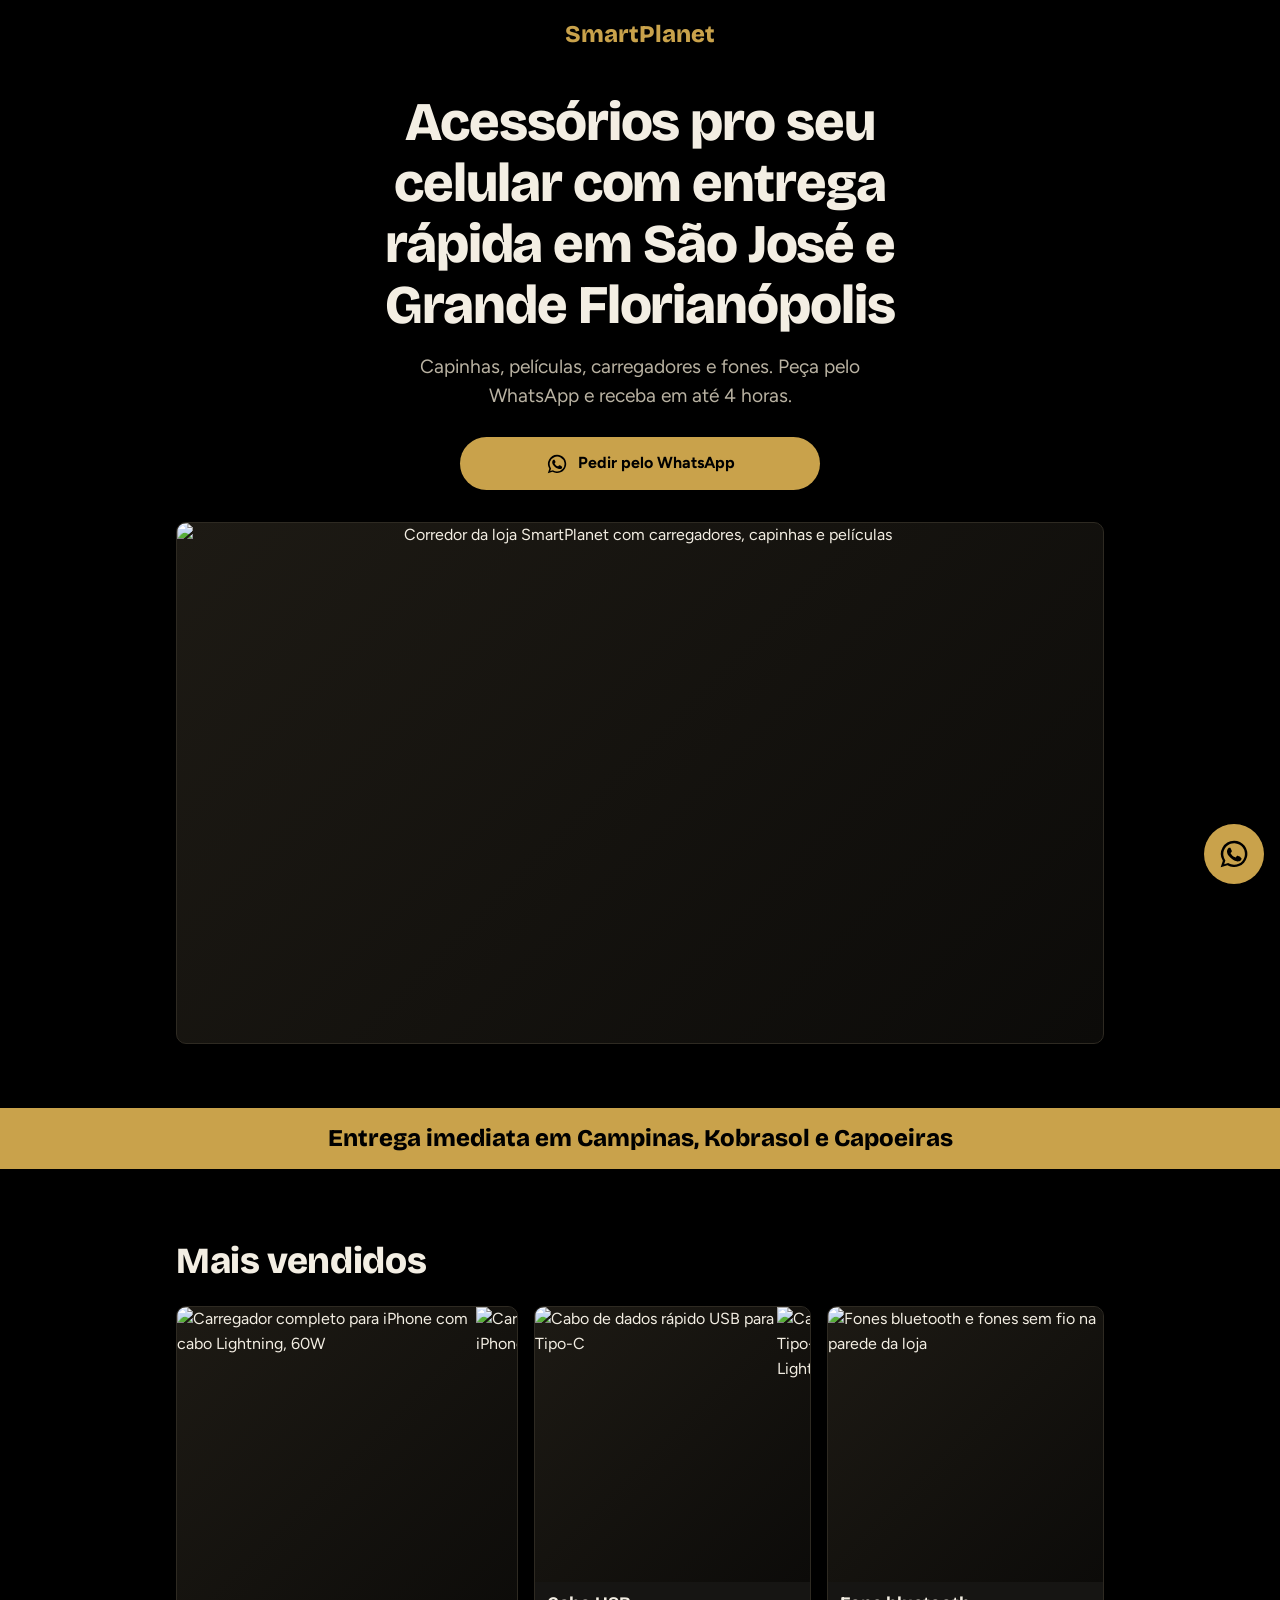
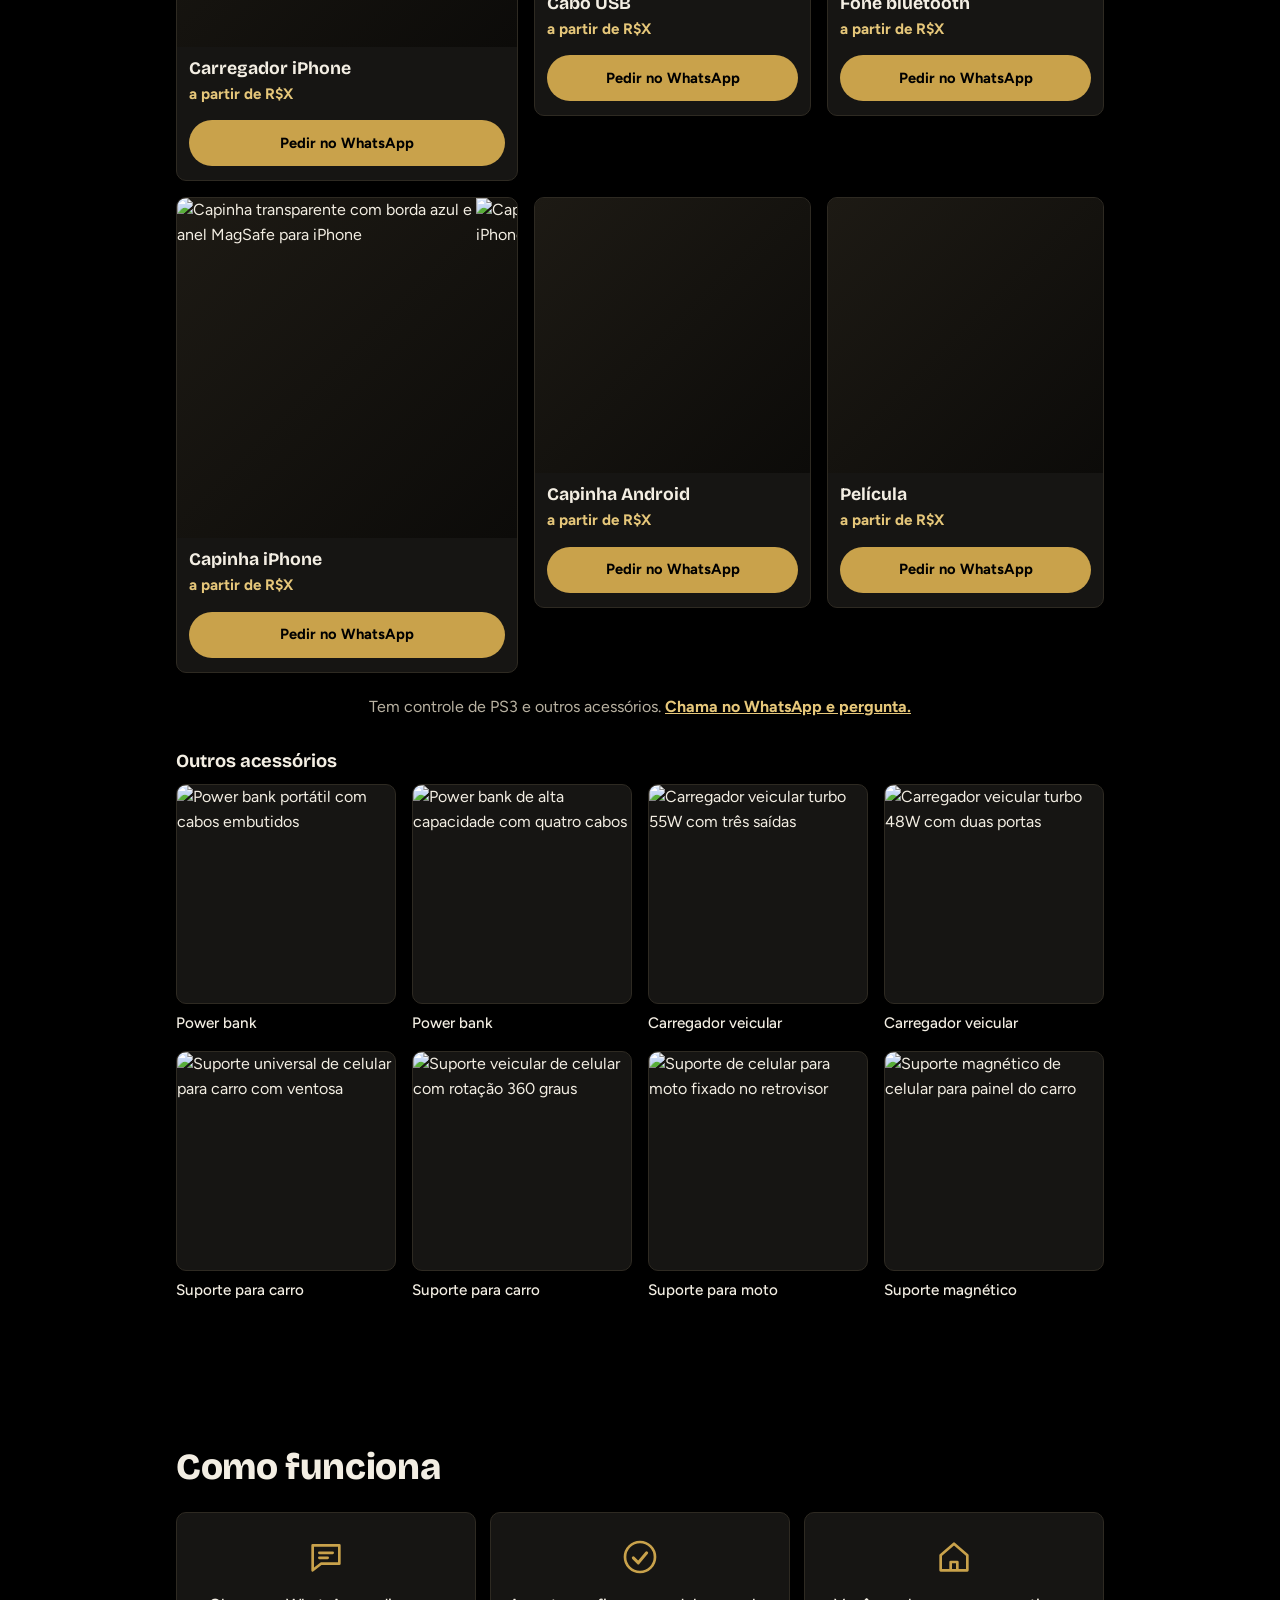
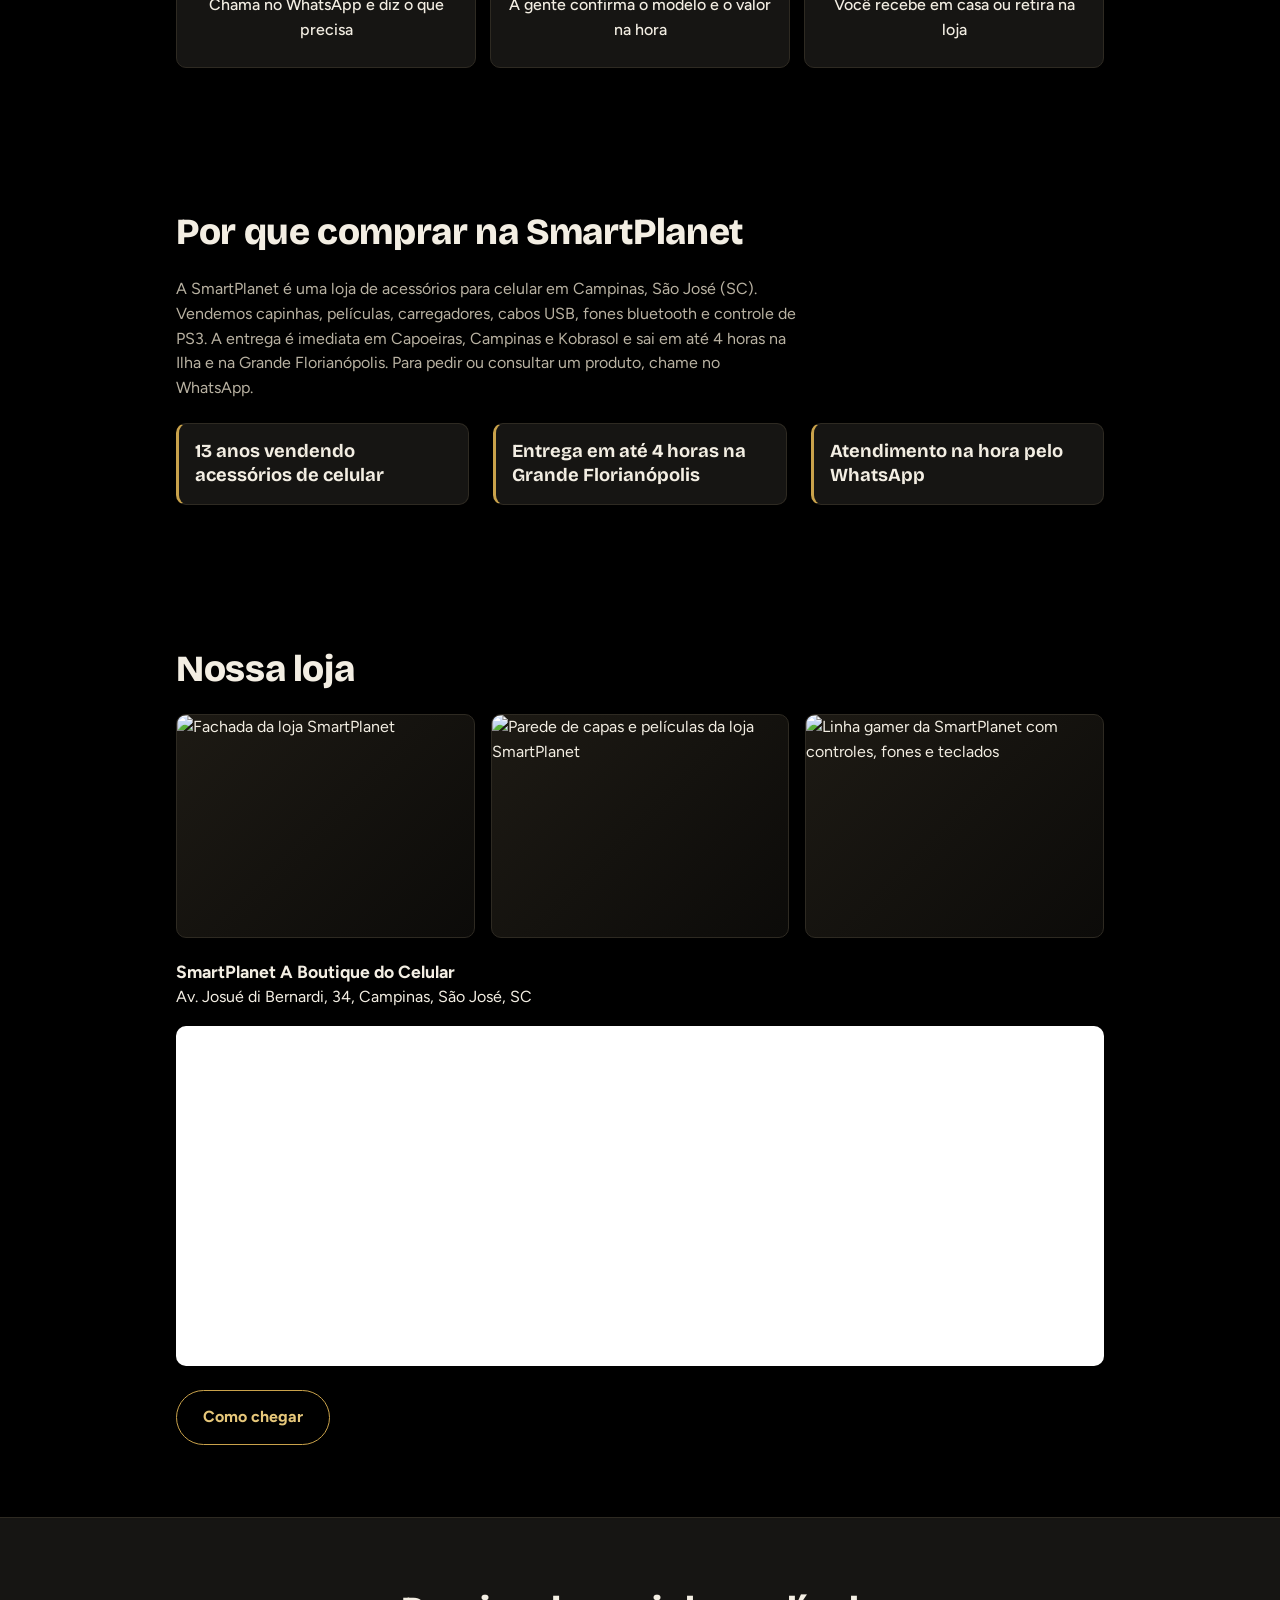
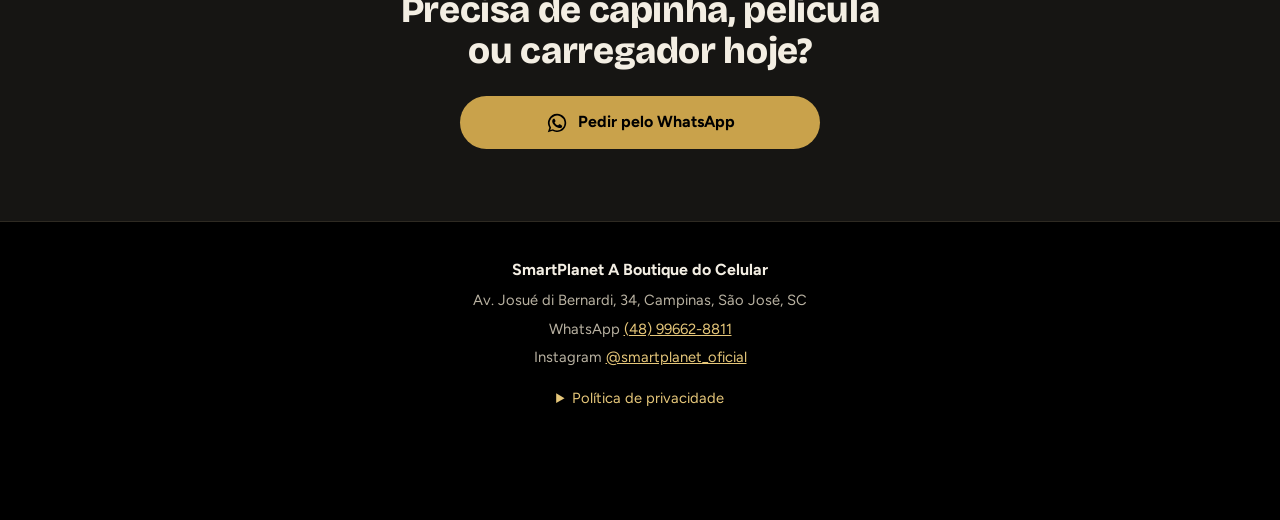
==== vitrine.html @ c2d0a7c2 "Add files via upload" ====
<!DOCTYPE html>
<html lang="pt-BR">
<head>
<meta charset="utf-8">
<script>
window.dataLayer = window.dataLayer || [];
(function(w,d,s,l,i){
  if(!/^GTM-[A-Z0-9]{4,}$/.test(i) || i==='GTM-XXXXXXX') return;
  w[l].push({'gtm.start':new Date().getTime(),event:'gtm.js'});
  var f=d.getElementsByTagName(s)[0], j=d.createElement(s);
  j.async=true; j.src='https://www.googletagmanager.com/gtm.js?id='+i;
  f.parentNode.insertBefore(j,f);
})(window,document,'script','dataLayer','GTM-XXXXXXX');
</script>
<meta name="viewport" content="width=device-width, initial-scale=1, minimum-scale=1, maximum-scale=1, user-scalable=no, viewport-fit=cover">
<title>SmartPlanet | Acessórios para celular em São José, SC</title>
<meta name="description" content="Capinhas, películas, carregadores, cabos e fones em São José, SC. Peça pelo WhatsApp e receba em até 4 horas na Grande Florianópolis.">
<meta name="robots" content="index, follow, max-image-preview:large">
<link rel="canonical" href="https://delivery.lojadeeletronicossaojose.com.br/vitrine">
<meta name="theme-color" content="#000000">
<meta name="color-scheme" content="dark">
<link rel="preconnect" href="https://fonts.googleapis.com">
<link rel="preconnect" href="https://fonts.gstatic.com" crossorigin>
<link href="https://fonts.googleapis.com/css2?family=Bricolage+Grotesque:opsz,wght@12..96,700;12..96,800&family=Figtree:wght@400;500;700&display=swap" rel="stylesheet">

<style>
:root{
  --preto:#000;
  --grafite:#161513;
  --linha:#2e2a22;
  --ouro:#c9a24b;
  --ouro-claro:#e6c77a;
  --texto:#f3eee3;
  --texto-suave:#b9b2a2;
  --raio:10px;
  --borda-seg:max(16px, env(safe-area-inset-left, 0px));
}
*,*::before,*::after{box-sizing:border-box}
html{-webkit-text-size-adjust:100%;scroll-behavior:smooth;touch-action:pan-x pan-y}
body{margin:0;background:var(--preto);color:var(--texto);font:400 1rem/1.55 Figtree,system-ui,-apple-system,"Segoe UI",Roboto,sans-serif;padding-bottom:env(safe-area-inset-bottom,0px)}
img{display:block;max-width:100%;height:auto}
a{color:inherit}
h1,h2,h3{font-family:"Bricolage Grotesque",Figtree,system-ui,sans-serif;line-height:1.12;margin:0;text-wrap:balance}
p{margin:0}
:focus-visible{outline:3px solid var(--ouro-claro);outline-offset:3px}
.wrap{width:100%;max-width:960px;margin-inline:auto;padding-inline:var(--borda-seg)}
section{padding-block:clamp(40px,8vw,72px)}
h2{font-size:clamp(1.6rem,5.5vw,2.3rem);font-weight:800;letter-spacing:-.01em;margin-bottom:24px}

.btn{display:inline-flex;align-items:center;justify-content:center;gap:10px;min-height:52px;padding:14px 26px;border-radius:999px;background:var(--ouro);color:#000;font-weight:700;font-size:1rem;text-decoration:none;text-align:center;border:0;cursor:pointer;transition:background .15s}
.btn:hover{background:var(--ouro-claro)}
.btn svg{width:22px;height:22px;flex:none}
.btn.sec{background:transparent;color:var(--ouro-claro);border:1.5px solid var(--ouro)}
.btn.sec:hover{background:rgba(201,162,75,.12)}
.btn.peq{min-height:46px;padding:10px 12px;font-size:.92rem;width:100%}

.topo{padding-top:20px;padding-bottom:clamp(32px,7vw,64px);text-align:center}
.logo{display:inline-block;margin-bottom:28px;min-height:44px}
.logo img{height:52px;width:auto;margin-inline:auto}
.logo span{font:800 1.5rem "Bricolage Grotesque",sans-serif;color:var(--ouro)}
.topo h1{font-size:clamp(2rem,8.4vw,3.4rem);font-weight:800;letter-spacing:-.02em;max-width:18ch;margin-inline:auto}
.topo .sub{font-size:clamp(1.02rem,3.6vw,1.2rem);color:var(--texto-suave);max-width:40ch;margin:16px auto 26px}
.topo .btn{width:100%;max-width:360px}
.foto{background:linear-gradient(135deg,#1d1a14,#0c0b09);border:1px solid var(--linha);border-radius:var(--raio);overflow:hidden}
.topo .foto{margin-top:32px;aspect-ratio:4/3}
.foto img{width:100%;height:100%;object-fit:cover}

.faixa{background:var(--ouro);color:#000;text-align:center;padding:16px var(--borda-seg);font:800 clamp(1.05rem,4.2vw,1.5rem)/1.2 "Bricolage Grotesque",sans-serif}

.grade{display:grid;grid-template-columns:repeat(2,1fr);gap:12px;margin:0;padding:0;list-style:none}
.card{background:var(--grafite);border:1px solid var(--linha);border-radius:var(--raio);overflow:hidden;display:flex;flex-direction:column}
.card .foto{aspect-ratio:1;border:0;border-radius:0}
.carrossel{display:flex;overflow-x:auto;scroll-snap-type:x mandatory;scrollbar-width:none;overscroll-behavior-x:contain}
.carrossel::-webkit-scrollbar{display:none}
.carrossel img{flex:0 0 88%;scroll-snap-align:start}
.carrossel img:first-child{margin-right:0}
.card .info{padding:12px 12px 14px;display:flex;flex-direction:column;gap:4px;flex:1}
.card h3{font-size:1.05rem;font-weight:700}
.preco{color:var(--ouro-claro);font-weight:700;font-size:.95rem;margin-bottom:10px}
.card .btn{margin-top:auto}
.extra{margin-top:22px;color:var(--texto-suave);text-align:center}
.extra a{color:var(--ouro-claro);font-weight:700}

.rail-t{font-size:1.15rem;font-weight:700;margin:32px 0 12px}
.rail{display:flex;gap:12px;overflow-x:auto;scroll-snap-type:x mandatory;scrollbar-width:none;list-style:none;margin:0 calc(var(--borda-seg)*-1);padding:0 var(--borda-seg) 4px}
.rail::-webkit-scrollbar{display:none}
.rail li{flex:0 0 150px;scroll-snap-align:start}
.rail a{display:block;text-decoration:none}
.rail img{width:100%;aspect-ratio:1;object-fit:cover;border-radius:var(--raio);border:1px solid var(--linha);background:var(--grafite)}
.rail span{display:block;margin-top:8px;font-weight:500;font-size:.95rem}

.passos{display:grid;gap:14px;margin:0;padding:0;list-style:none}
.passos li{display:flex;gap:16px;align-items:center;background:var(--grafite);border:1px solid var(--linha);border-radius:var(--raio);padding:16px}
.passos svg{width:40px;height:40px;flex:none;color:var(--ouro)}
.passos p{font-weight:500}

.motivos{display:grid;gap:14px}
.resumo{color:var(--texto-suave);max-width:62ch;margin-bottom:22px}
.motivos p{background:var(--grafite);border:1px solid var(--linha);border-left:3px solid var(--ouro);border-radius:var(--raio);padding:16px;font:700 1.15rem/1.3 "Bricolage Grotesque",sans-serif}

.loja-fotos{display:grid;grid-template-columns:1fr 1fr;gap:12px;margin-bottom:20px}
.loja-fotos .foto{aspect-ratio:4/3}
.loja-fotos .foto:last-child{grid-column:1/-1;aspect-ratio:16/9}
.endereco{font-style:normal;margin-bottom:16px}
.endereco strong{display:block;font-size:1.1rem}
.mapa{width:100%;height:260px;border:0;border-radius:var(--raio);margin-bottom:16px;background:var(--grafite)}

.final{text-align:center;background:var(--grafite);border-block:1px solid var(--linha)}
.final h2{max-width:20ch;margin-inline:auto}
.final .btn{width:100%;max-width:360px}

footer{padding:36px var(--borda-seg) 110px;text-align:center;color:var(--texto-suave);font-size:.92rem}
footer .wrap{display:grid;gap:6px;padding:0}
footer strong{color:var(--texto);font-size:1rem}
footer a{color:var(--ouro-claro)}
details{margin-top:12px;text-align:left}
summary{cursor:pointer;color:var(--ouro-claro);text-align:center}
details p{margin-top:10px;max-width:60ch;margin-inline:auto}

[data-msg]{cursor:pointer;-webkit-tap-highlight-color:rgba(201,162,75,.28)}
:not(a)[data-msg]{-webkit-user-select:none;user-select:none}
.card[data-msg],.passos li[data-msg]{transition:border-color .15s}
.card[data-msg]:hover,.passos li[data-msg]:hover{border-color:var(--ouro)}
h1[data-msg]:active,h2[data-msg]:active,.sub[data-msg]:active,.faixa[data-msg]:active,.resumo[data-msg]:active,.card[data-msg]:active,.passos li[data-msg]:active,.motivos p[data-msg]:active,.foto[data-msg]:active{opacity:.82}
.logo[data-msg]{cursor:pointer}

.flutua{position:fixed;right:max(16px,env(safe-area-inset-right,0px));bottom:max(16px,env(safe-area-inset-bottom,0px));z-index:50;width:60px;height:60px;border-radius:50%;background:var(--ouro);color:#000;display:grid;place-items:center;box-shadow:0 4px 18px rgba(0,0,0,.6),0 0 0 2px #000}
.flutua svg{width:32px;height:32px}
.flutua:hover{background:var(--ouro-claro)}

@media (min-width:640px){
  .rail{display:grid;grid-template-columns:repeat(4,1fr);gap:16px;overflow:visible;margin:0;padding:0}
  .grade{grid-template-columns:repeat(3,1fr);gap:16px}
  .card h3{font-size:1.1rem}
  .passos{grid-template-columns:repeat(3,1fr)}
  .passos li{flex-direction:column;text-align:center;padding:24px 16px}
  .motivos{grid-template-columns:repeat(3,1fr);gap:24px}
  .loja-fotos{grid-template-columns:repeat(3,1fr);gap:16px}
  .loja-fotos .foto:last-child{grid-column:auto;aspect-ratio:4/3}
  .mapa{height:340px}
  .topo .foto{aspect-ratio:16/9}
}
@media (prefers-reduced-motion:reduce){html{scroll-behavior:auto}.btn{transition:none}}
</style>
<script type="application/ld+json">
{
 "@context": "https://schema.org",
 "@graph": [
  {
   "@type": "WebSite",
   "@id": "https://delivery.lojadeeletronicossaojose.com.br/#site",
   "url": "https://delivery.lojadeeletronicossaojose.com.br/",
   "name": "SmartPlanet A Boutique do Celular",
   "inLanguage": "pt-BR"
  },
  {
   "@type": "Store",
   "@id": "https://delivery.lojadeeletronicossaojose.com.br/#loja",
   "name": "SmartPlanet A Boutique do Celular",
   "url": "https://delivery.lojadeeletronicossaojose.com.br/vitrine",
   "description": "Loja de acessórios para celular: capinhas, películas, carregadores, cabos USB, fones bluetooth e controle de PS3.",
   "telephone": "+55 48 99662-8811",
   "image": [
    "https://delivery.lojadeeletronicossaojose.com.br/img/fachada-smartplanet-sao-jose.webp",
    "https://delivery.lojadeeletronicossaojose.com.br/img/loja-smartplanet-corredor.webp"
   ],
   "address": {
    "@type": "PostalAddress",
    "streetAddress": "Av. Josué di Bernardi, 34, Campinas",
    "addressLocality": "São José",
    "addressRegion": "SC",
    "addressCountry": "BR"
   },
   "areaServed": [
    "São José",
    "Florianópolis",
    "Grande Florianópolis"
   ],
   "sameAs": [
    "https://instagram.com/smartplanet_oficial"
   ]
  }
 ]
}
</script>
</head>
<body>
<noscript><iframe src="https://www.googletagmanager.com/ns.html?id=GTM-XXXXXXX" height="0" width="0" style="display:none;visibility:hidden"></iframe></noscript>

<svg width="0" height="0" style="position:absolute" aria-hidden="true">
  <symbol id="i-wa" viewBox="0 0 24 24"><path fill="currentColor" d="M12.04 2a9.9 9.9 0 0 0-8.4 15.1L2 22l5.05-1.6A9.9 9.9 0 1 0 12.04 2Zm0 18.1c-1.5 0-2.9-.4-4.1-1.1l-.3-.2-3 .9.9-2.9-.2-.3a8.1 8.1 0 1 1 6.7 3.6Zm4.5-6c-.2-.1-1.5-.7-1.7-.8-.2-.1-.4-.1-.6.1l-.8 1c-.1.2-.3.2-.5.1-1.5-.7-2.5-1.3-3.4-2.9-.3-.5.3-.5.8-1.5.1-.2 0-.3 0-.5l-.8-1.8c-.2-.5-.4-.4-.6-.4h-.5c-.2 0-.5.1-.7.3-.7.8-1 1.600-1 2.600.1 1.100.6 2.200 1.300 3.100 1.200 1.600 2.700 2.900 4.600 3.600 1.700.6 2.300.6 3.100.5.500-.1 1.500-.6 1.700-1.200.2-.6.2-1.100.2-1.200-.1-.1-.3-.2-.5-.3Z"/></symbol>
  <symbol id="i-chat" viewBox="0 0 24 24"><path fill="none" stroke="currentColor" stroke-width="1.6" stroke-linejoin="round" d="M4 5h16v11H9l-5 4V5Z"/><path stroke="currentColor" stroke-width="1.6" stroke-linecap="round" d="M8 9.500h8M8 12.500h5"/></symbol>
  <symbol id="i-ok" viewBox="0 0 24 24"><circle cx="12" cy="12" r="9" fill="none" stroke="currentColor" stroke-width="1.6"/><path fill="none" stroke="currentColor" stroke-width="1.8" stroke-linecap="round" stroke-linejoin="round" d="m8 12.500 3 3 5-6"/></symbol>
  <symbol id="i-casa" viewBox="0 0 24 24"><path fill="none" stroke="currentColor" stroke-width="1.6" stroke-linejoin="round" d="M4 11 12 4l8 7v9H4v-9Z"/><path fill="none" stroke="currentColor" stroke-width="1.6" stroke-linejoin="round" d="M10 20v-5h4v5"/></symbol>
</svg>

<header class="wrap topo">
  <div class="logo">
    <span>SmartPlanet</span>
  </div>
  <h1>Acessórios pro seu celular com entrega rápida em São José e Grande Florianópolis</h1>
  <p class="sub">Capinhas, películas, carregadores e fones. Peça pelo WhatsApp e receba em até 4 horas.</p>
  <a class="btn" data-msg="Olá! Vi o site da SmartPlanet e quero fazer um pedido." href="https://wa.me/5548996628811?text=Ol%C3%A1%21%20Vi%20o%20site%20da%20SmartPlanet%20e%20quero%20fazer%20um%20pedido."><svg aria-hidden="true"><use href="#i-wa"/></svg>Pedir pelo WhatsApp</a>
  <div class="foto">
    <img src="img/loja-smartplanet-corredor.webp" alt="Corredor da loja SmartPlanet com carregadores, capinhas e películas" width="1200" height="900" fetchpriority="high">
  </div>
</header>

<div class="faixa">Entrega imediata em Campinas, Kobrasol e Capoeiras</div>

<main>
<section class="wrap" id="produtos">
  <h2>Mais vendidos</h2>
  <ul class="grade">
    <li><article class="card">
      <div class="foto carrossel" tabindex="0" aria-label="Fotos de carregadores para iPhone, deslize para o lado">
        <img src="img/carregador-iphone-lightning-60w.webp" alt="Carregador completo para iPhone com cabo Lightning, 60W" width="600" height="600" loading="lazy">
        <img src="img/carregador-iphone-usb-c-30w.webp" alt="Carregador completo USB-C 30W para iPhone 16 Pro" width="600" height="600" loading="lazy">
      </div>
      <div class="info"><h3>Carregador iPhone</h3><p class="preco">a partir de R$X</p>
        <a class="btn peq" data-msg="Olá! Vi no site e quero o carregador de iPhone." href="https://wa.me/5548996628811?text=Ol%C3%A1%21%20Vi%20no%20site%20e%20quero%20o%20carregador%20de%20iPhone.">Pedir no WhatsApp</a></div>
    </article></li>
    <li><article class="card">
      <div class="foto carrossel" tabindex="0" aria-label="Fotos de cabos USB, deslize para o lado">
        <img src="img/cabo-usb-a-tipo-c.webp" alt="Cabo de dados rápido USB para Tipo-C" width="600" height="600" loading="lazy">
        <img src="img/cabo-tipo-c-lightning.webp" alt="Cabos de carregamento turbo Tipo-C para Tipo-C e Tipo-C para Lightning" width="600" height="600" loading="lazy">
        <img src="img/cabo-tipo-c-1-metro-60w.webp" alt="Cabo Tipo-C para Tipo-C de 1 metro, 60W" width="600" height="600" loading="lazy">
      </div>
      <div class="info"><h3>Cabo USB</h3><p class="preco">a partir de R$X</p>
        <a class="btn peq" data-msg="Olá! Vi no site e quero o cabo USB." href="https://wa.me/5548996628811?text=Ol%C3%A1%21%20Vi%20no%20site%20e%20quero%20o%20cabo%20USB.">Pedir no WhatsApp</a></div>
    </article></li>
    <li><article class="card">
      <div class="foto"><img src="img/fones-bluetooth-loja.webp" alt="Fones bluetooth e fones sem fio na parede da loja" width="500" height="500" loading="lazy"></div>
      <div class="info"><h3>Fone bluetooth</h3><p class="preco">a partir de R$X</p>
        <a class="btn peq" data-msg="Olá! Vi no site e quero o fone bluetooth." href="https://wa.me/5548996628811?text=Ol%C3%A1%21%20Vi%20no%20site%20e%20quero%20o%20fone%20bluetooth.">Pedir no WhatsApp</a></div>
    </article></li>
    <li><article class="card">
      <div class="foto carrossel" tabindex="0" aria-label="Fotos de capinhas de iPhone, deslize para o lado">
        <img src="img/capinha-iphone-magsafe-azul.webp" alt="Capinha transparente com borda azul e anel MagSafe para iPhone" width="600" height="600" loading="lazy">
        <img src="img/capinha-iphone-preta-brilhantes.webp" alt="Capinha preta com brilhantes para iPhone" width="600" height="600" loading="lazy">
        <img src="img/capinha-iphone-transparente-grafite.webp" alt="Capinha transparente com borda grafite para iPhone" width="600" height="600" loading="lazy">
        <img src="img/capinha-iphone-transparente-anel-preto.webp" alt="Capinha transparente com anel MagSafe preto para iPhone" width="600" height="600" loading="lazy">
      </div>
      <div class="info"><h3>Capinha iPhone</h3><p class="preco">a partir de R$X</p>
        <a class="btn peq" data-msg="Olá! Vi no site e quero a capinha de iPhone." href="https://wa.me/5548996628811?text=Ol%C3%A1%21%20Vi%20no%20site%20e%20quero%20a%20capinha%20de%20iPhone.">Pedir no WhatsApp</a></div>
    </article></li>
    <li><article class="card">
      <div class="foto"></div>
      <div class="info"><h3>Capinha Android</h3><p class="preco">a partir de R$X</p>
        <a class="btn peq" data-msg="Olá! Vi no site e quero a capinha de Android." href="https://wa.me/5548996628811?text=Ol%C3%A1%21%20Vi%20no%20site%20e%20quero%20a%20capinha%20de%20Android.">Pedir no WhatsApp</a></div>
    </article></li>
    <li><article class="card">
      <div class="foto"></div>
      <div class="info"><h3>Película</h3><p class="preco">a partir de R$X</p>
        <a class="btn peq" data-msg="Olá! Vi no site e quero a película." href="https://wa.me/5548996628811?text=Ol%C3%A1%21%20Vi%20no%20site%20e%20quero%20a%20pel%C3%ADcula.">Pedir no WhatsApp</a></div>
    </article></li>
  </ul>
  <p class="extra">Tem controle de PS3 e outros acessórios. <a data-msg="Olá! Vi no site e quero saber sobre outros acessórios." href="https://wa.me/5548996628811?text=Ol%C3%A1%21%20Vi%20no%20site%20e%20quero%20saber%20sobre%20outros%20acess%C3%B3rios.">Chama no WhatsApp e pergunta.</a></p>
  <h3 class="rail-t">Outros acessórios</h3>
  <ul class="rail">
    <li><a data-msg="Olá! Vi no site e quero o power bank." href="https://wa.me/5548996628811?text=Ol%C3%A1%21%20Vi%20no%20site%20e%20quero%20o%20power%20bank."><img src="img/power-bank-portatil-cabos.webp" alt="Power bank portátil com cabos embutidos" width="480" height="480" loading="lazy"><span>Power bank</span></a></li>
    <li><a data-msg="Olá! Vi no site e quero o power bank." href="https://wa.me/5548996628811?text=Ol%C3%A1%21%20Vi%20no%20site%20e%20quero%20o%20power%20bank."><img src="img/power-bank-cabos-embutidos.webp" alt="Power bank de alta capacidade com quatro cabos" width="480" height="480" loading="lazy"><span>Power bank</span></a></li>
    <li><a data-msg="Olá! Vi no site e quero o carregador veicular." href="https://wa.me/5548996628811?text=Ol%C3%A1%21%20Vi%20no%20site%20e%20quero%20o%20carregador%20veicular."><img src="img/carregador-veicular-55w.webp" alt="Carregador veicular turbo 55W com três saídas" width="480" height="480" loading="lazy"><span>Carregador veicular</span></a></li>
    <li><a data-msg="Olá! Vi no site e quero o carregador veicular." href="https://wa.me/5548996628811?text=Ol%C3%A1%21%20Vi%20no%20site%20e%20quero%20o%20carregador%20veicular."><img src="img/carregador-veicular-48w.webp" alt="Carregador veicular turbo 48W com duas portas" width="480" height="480" loading="lazy"><span>Carregador veicular</span></a></li>
    <li><a data-msg="Olá! Vi no site e quero o suporte para carro." href="https://wa.me/5548996628811?text=Ol%C3%A1%21%20Vi%20no%20site%20e%20quero%20o%20suporte%20para%20carro."><img src="img/suporte-celular-carro-ventosa.webp" alt="Suporte universal de celular para carro com ventosa" width="480" height="480" loading="lazy"><span>Suporte para carro</span></a></li>
    <li><a data-msg="Olá! Vi no site e quero o suporte para carro." href="https://wa.me/5548996628811?text=Ol%C3%A1%21%20Vi%20no%20site%20e%20quero%20o%20suporte%20para%20carro."><img src="img/suporte-celular-carro-painel.webp" alt="Suporte veicular de celular com rotação 360 graus" width="480" height="480" loading="lazy"><span>Suporte para carro</span></a></li>
    <li><a data-msg="Olá! Vi no site e quero o suporte para moto." href="https://wa.me/5548996628811?text=Ol%C3%A1%21%20Vi%20no%20site%20e%20quero%20o%20suporte%20para%20moto."><img src="img/suporte-celular-moto-retrovisor.webp" alt="Suporte de celular para moto fixado no retrovisor" width="480" height="480" loading="lazy"><span>Suporte para moto</span></a></li>
    <li><a data-msg="Olá! Vi no site e quero o suporte magnético para painel." href="https://wa.me/5548996628811?text=Ol%C3%A1%21%20Vi%20no%20site%20e%20quero%20o%20suporte%20magn%C3%A9tico%20para%20painel."><img src="img/suporte-magnetico-painel.webp" alt="Suporte magnético de celular para painel do carro" width="480" height="480" loading="lazy"><span>Suporte magnético</span></a></li>
  </ul>
</section>

<section class="wrap">
  <h2>Como funciona</h2>
  <ol class="passos">
    <li><svg aria-hidden="true"><use href="#i-chat"/></svg><p>Chama no WhatsApp e diz o que precisa</p></li>
    <li><svg aria-hidden="true"><use href="#i-ok"/></svg><p>A gente confirma o modelo e o valor na hora</p></li>
    <li><svg aria-hidden="true"><use href="#i-casa"/></svg><p>Você recebe em casa ou retira na loja</p></li>
  </ol>
</section>

<section class="wrap">
  <h2>Por que comprar na SmartPlanet</h2>
  <p class="resumo">A SmartPlanet é uma loja de acessórios para celular em Campinas, São José (SC). Vendemos capinhas, películas, carregadores, cabos USB, fones bluetooth e controle de PS3. A entrega é imediata em Capoeiras, Campinas e Kobrasol e sai em até 4 horas na Ilha e na Grande Florianópolis. Para pedir ou consultar um produto, chame no WhatsApp.</p>
  <div class="motivos">
    <p>13 anos vendendo acessórios de celular</p>
    <p>Entrega em até 4 horas na Grande Florianópolis</p>
    <p>Atendimento na hora pelo WhatsApp</p>
  </div>
</section>

<section class="wrap" id="loja">
  <h2>Nossa loja</h2>
  <div class="loja-fotos">
    <div class="foto"><img src="img/fachada-smartplanet-sao-jose.webp" alt="Fachada da loja SmartPlanet" width="800" height="600" loading="lazy"></div>
    <div class="foto"><img src="img/loja-smartplanet-capas-peliculas.webp" alt="Parede de capas e películas da loja SmartPlanet" width="800" height="600" loading="lazy"></div>
    <div class="foto"><img src="img/loja-smartplanet-linha-gamer.webp" alt="Linha gamer da SmartPlanet com controles, fones e teclados" width="1000" height="563" loading="lazy"></div>
  </div>
  <address class="endereco"><strong>SmartPlanet A Boutique do Celular</strong>Av. Josué di Bernardi, 34, Campinas, São José, SC</address>
  <iframe class="mapa" title="Mapa da loja SmartPlanet" loading="lazy" referrerpolicy="no-referrer-when-downgrade" src="https://www.google.com/maps?q=Av.+Josu%C3%A9+di+Bernardi,+34,+Campinas,+S%C3%A3o+Jos%C3%A9,+SC&output=embed"></iframe>
  <a class="btn sec" target="_blank" rel="noopener" href="https://www.google.com/maps/dir/?api=1&destination=Av.+Josu%C3%A9+di+Bernardi,+34,+Campinas,+S%C3%A3o+Jos%C3%A9,+SC">Como chegar</a>
</section>

<section class="final">
  <div class="wrap">
    <h2>Precisa de capinha, película ou carregador hoje?</h2>
    <a class="btn" data-msg="Olá! Vi o site da SmartPlanet e quero fazer um pedido." href="https://wa.me/5548996628811?text=Ol%C3%A1%21%20Vi%20o%20site%20da%20SmartPlanet%20e%20quero%20fazer%20um%20pedido."><svg><use href="#i-wa"/></svg>Pedir pelo WhatsApp</a>
  </div>
</section>
</main>

<footer>
  <div class="wrap">
    <strong>SmartPlanet A Boutique do Celular</strong>
    <span>Av. Josué di Bernardi, 34, Campinas, São José, SC</span>
    <span>WhatsApp <a href="https://wa.me/5548996628811?text=Ol%C3%A1%21%20Vi%20o%20site%20da%20SmartPlanet%20e%20quero%20fazer%20um%20pedido.">(48) 99662-8811</a></span>
    <span>Instagram <a target="_blank" rel="noopener" href="https://instagram.com/smartplanet_oficial">@smartplanet_oficial</a></span>
    <details id="privacidade">
      <summary>Política de privacidade</summary>
      <p>Esta página não pede nem guarda dados pessoais. Quando você clica em um botão de WhatsApp, a conversa acontece no aplicativo e as informações que você enviar são usadas só para atender o seu pedido. Usamos o Google Tag Manager e ferramentas do Google (como o Google Ads) para medir quantas pessoas chegam até aqui e clicam nos botões, o que pode envolver cookies do Google. Você pode bloquear cookies nas configurações do seu navegador. Dúvidas sobre esta política: chame no WhatsApp.</p>
    </details>
  </div>
</footer>

<a class="flutua" data-msg="Olá! Vi o site da SmartPlanet e quero fazer um pedido." href="https://wa.me/5548996628811?text=Ol%C3%A1%21%20Vi%20o%20site%20da%20SmartPlanet%20e%20quero%20fazer%20um%20pedido." aria-label="Pedir pelo WhatsApp"><svg aria-hidden="true"><use href="#i-wa"/></svg></a>

<script>
  var WA = 'https://wa.me/5548996628811?text=';
  var PADRAO = 'Olá! Vi o site da SmartPlanet e quero fazer um pedido.';
  function q(sel){ return document.querySelectorAll(sel); }
  function marcar(sel, msg){ q(sel).forEach(function(el){ if(!el.dataset.msg) el.dataset.msg = msg; }); }

  q('.card').forEach(function(c){
    var b = c.querySelector('[data-msg]');
    if (b) c.dataset.msg = b.dataset.msg;
  });

  marcar('.topo > .foto', PADRAO);
  marcar('.logo, .topo h1, .topo .sub, .resumo', PADRAO);
  marcar('.faixa', 'Olá! Vi o site da SmartPlanet e quero fazer um pedido com entrega.');
  marcar('.extra, .rail-t', 'Olá! Vi no site e quero saber sobre outros acessórios.');

  var h2 = q('main h2');
  var tit = [PADRAO,                                                                    // Mais vendidos
             'Olá! Vi o site da SmartPlanet e quero saber como funciona o pedido.',     // Como funciona
             PADRAO,                                                                    // Por que comprar
             PADRAO,                                                                    // Nossa loja
             PADRAO];                                                                   // Chamada final
  h2.forEach(function(el,i){ el.dataset.msg = tit[i] || PADRAO; });

  var passos = ['Olá! Vi o site da SmartPlanet e quero fazer um pedido.',
                'Olá! Vi o site e quero confirmar o modelo e o valor de um produto.',
                'Olá! Vi o site e quero receber em casa ou retirar na loja.'];
  q('.passos li').forEach(function(el,i){ el.dataset.msg = passos[i] || PADRAO; });

  var motivos = ['Olá! Vi o site da SmartPlanet e quero fazer um pedido.',
                 'Olá! Vi o site e quero receber em até 4 horas. Preciso de:',
                 PADRAO];
  q('.motivos p').forEach(function(el,i){ el.dataset.msg = motivos[i] || PADRAO; });

  marcar('.loja-fotos .foto', 'Olá! Vi o site da SmartPlanet e quero fazer um pedido.');

  q('[data-msg]').forEach(function(el){
    if (el.tagName === 'A') {
      el.href = WA + encodeURIComponent(el.dataset.msg);
      el.target = '_blank'; el.rel = 'noopener';
    } else if (!/^(H1|H2|H3|P|SPAN)$/.test(el.tagName)) {
      el.setAttribute('role', 'link');
      if (!el.hasAttribute('tabindex')) el.tabIndex = 0;
    }
  });

  function abrir(msg){
    var a = document.createElement('a');
    a.href = WA + encodeURIComponent(msg);
    a.target = '_blank'; a.rel = 'noopener';
    document.body.appendChild(a); a.click(); a.remove();
  }
  document.addEventListener('click', function(e){
    var el = e.target.closest('[data-msg]');
    if (!el) return;
    window.dataLayer.push({event:'whatsapp_click', whatsapp_mensagem: el.dataset.msg, whatsapp_elemento: el.tagName.toLowerCase()});
    if (el.tagName !== 'A') abrir(el.dataset.msg);
  });
  document.addEventListener('keydown', function(e){
    var el = e.target;
    if ((e.key === 'Enter' || e.key === ' ') && el.dataset && el.dataset.msg && el.tagName !== 'A') {
      e.preventDefault(); el.click();
    }
  });
</script>
</body>
</html>
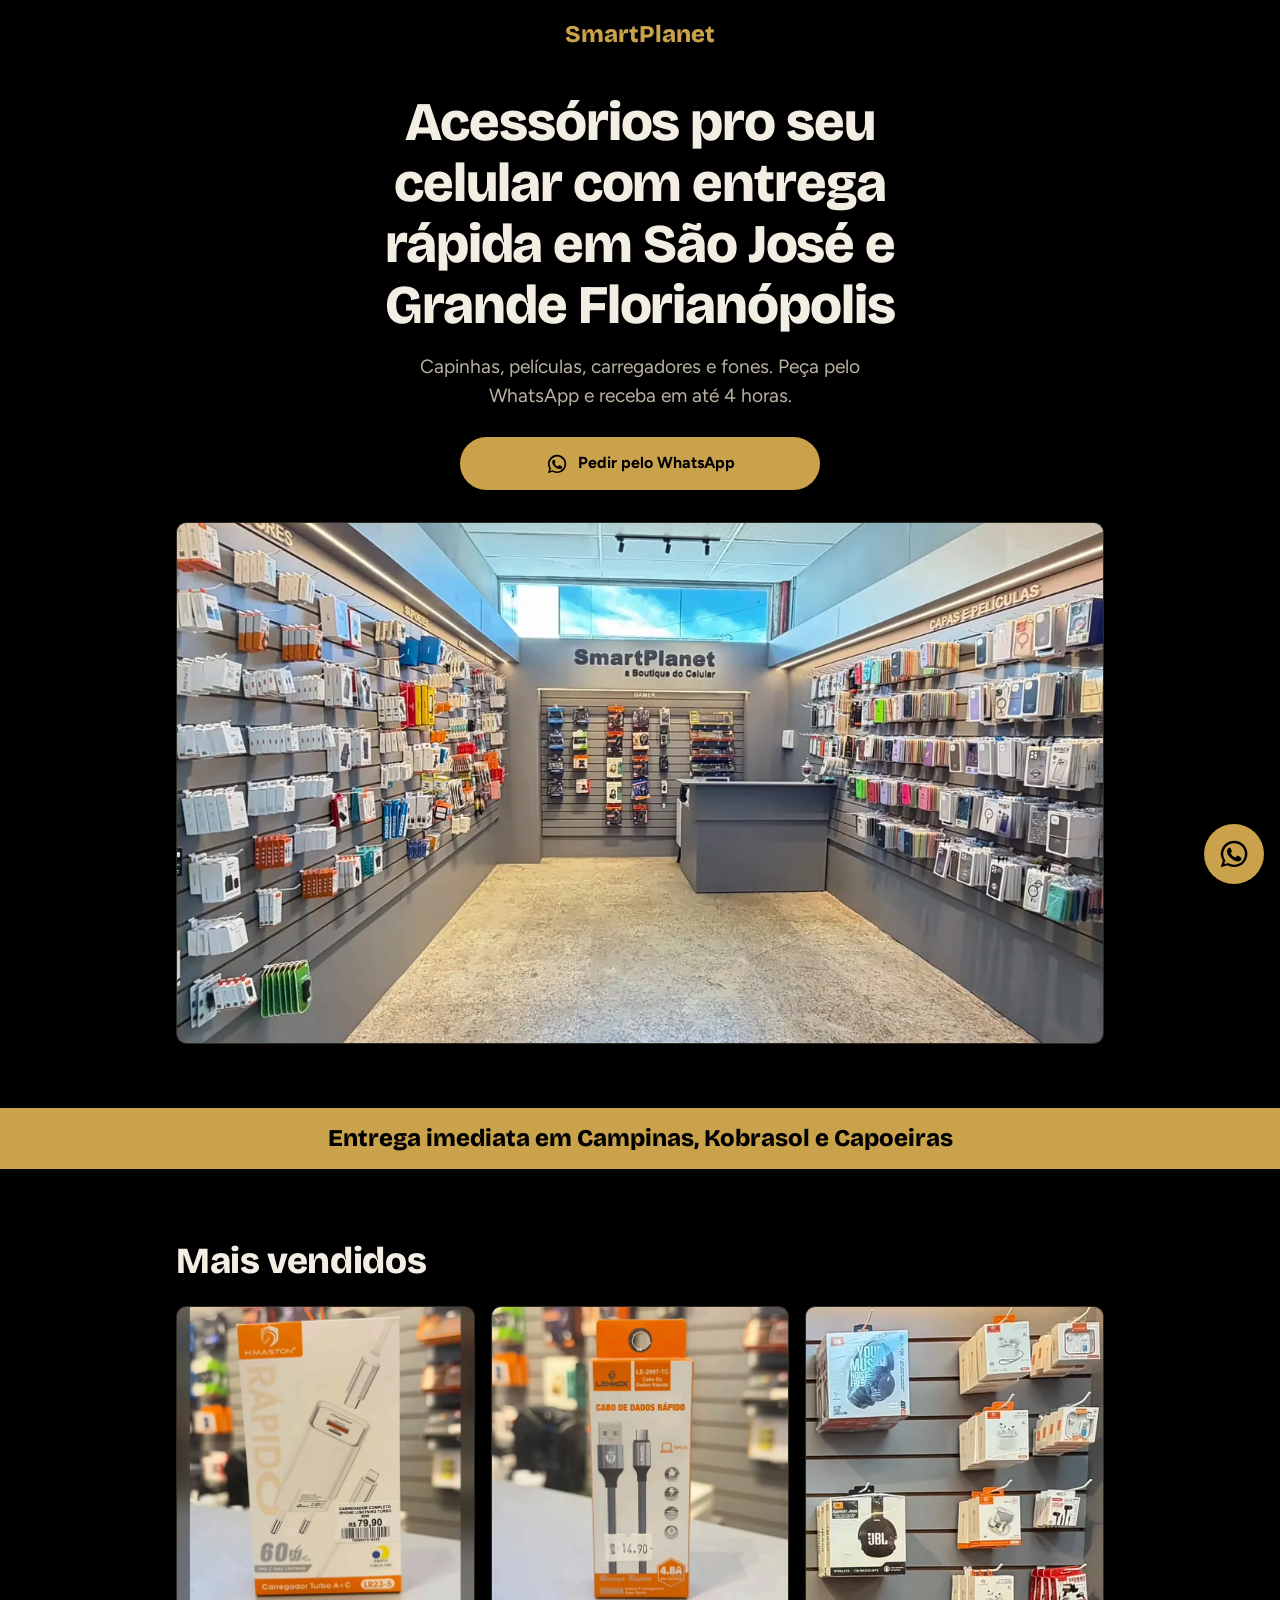
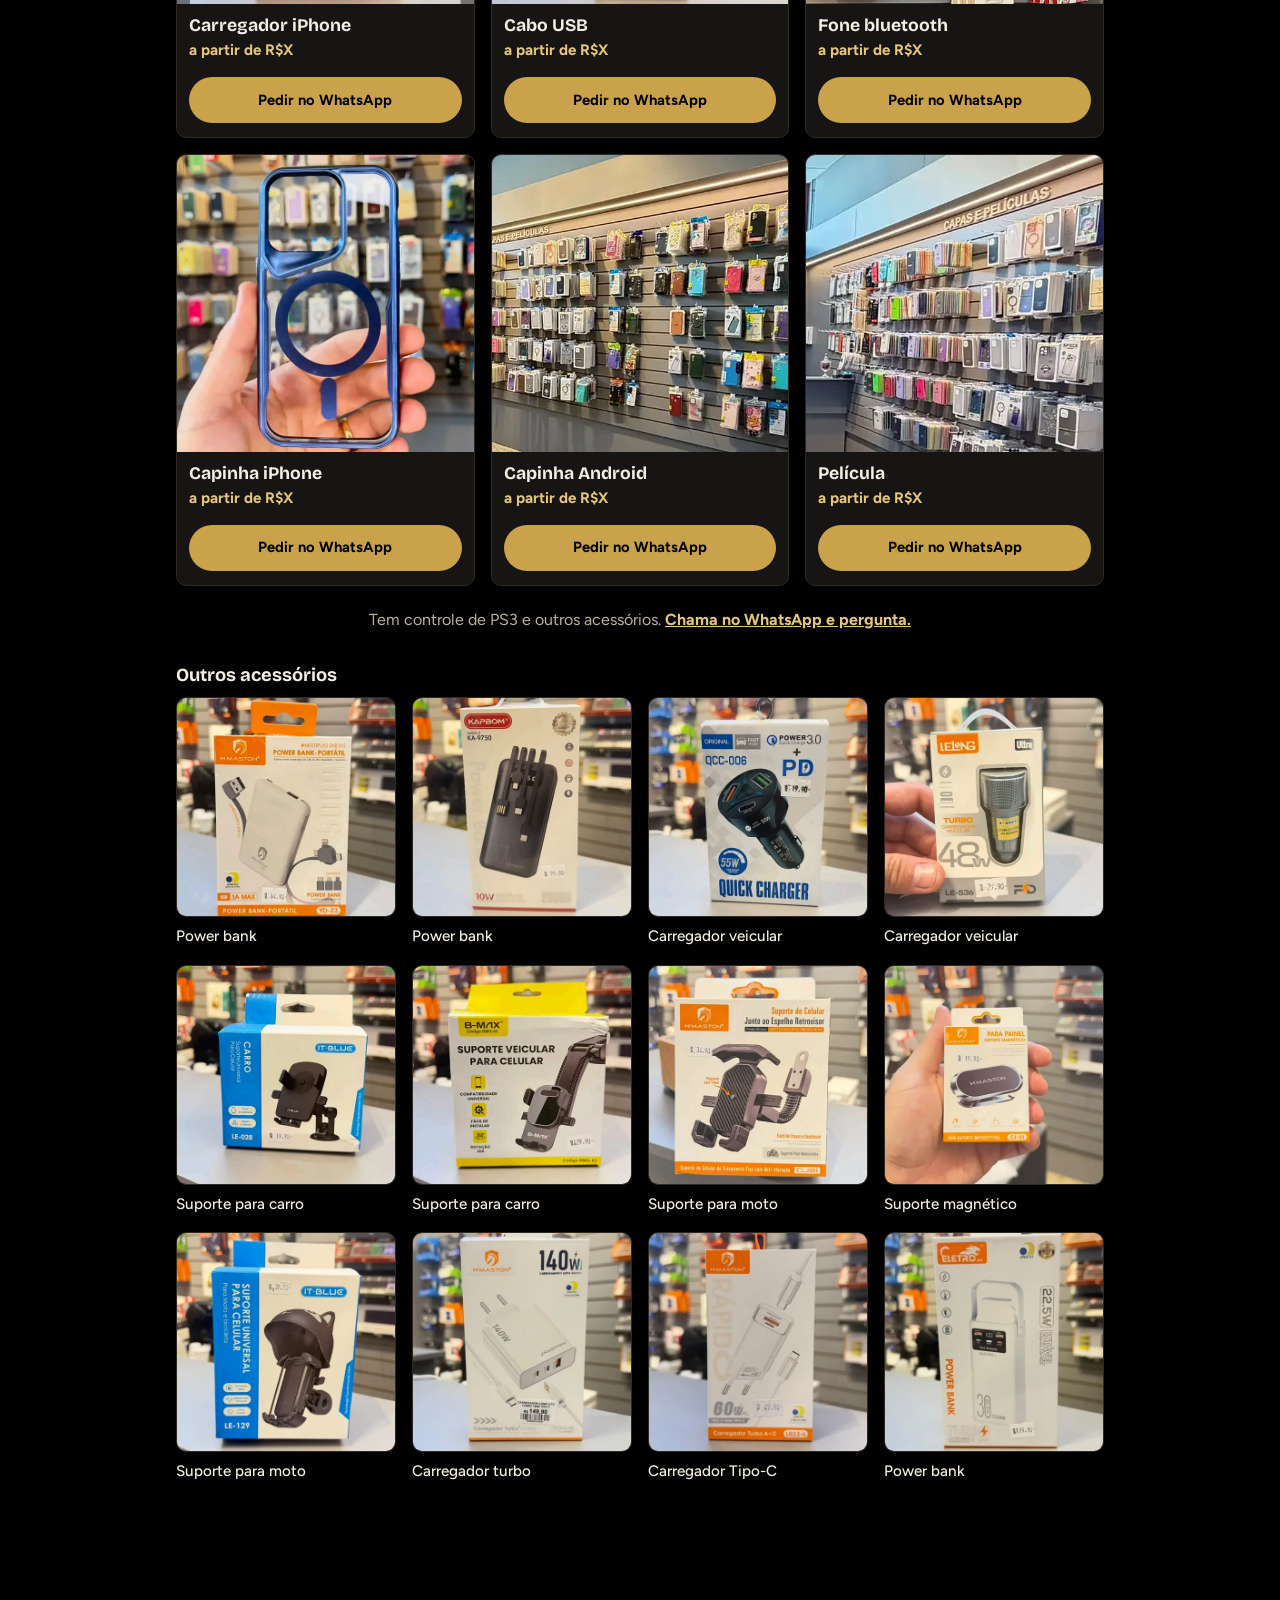
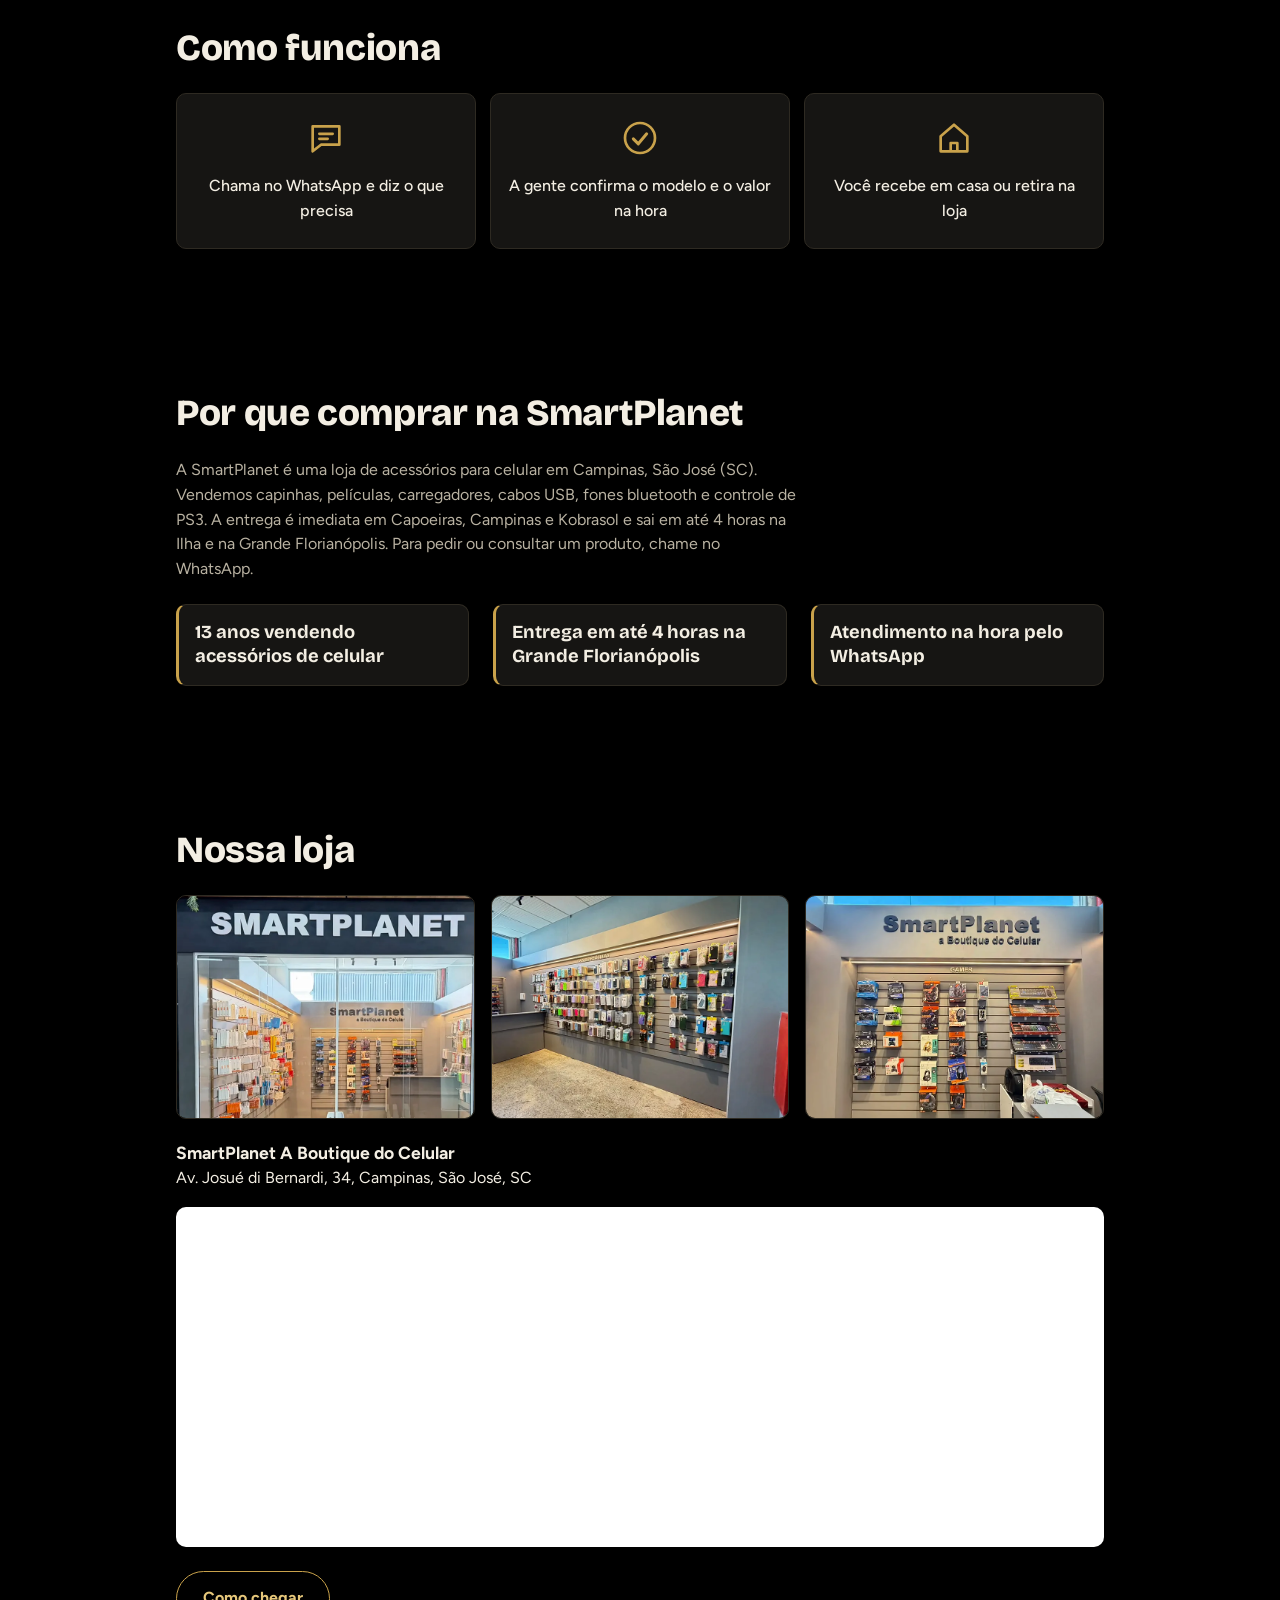
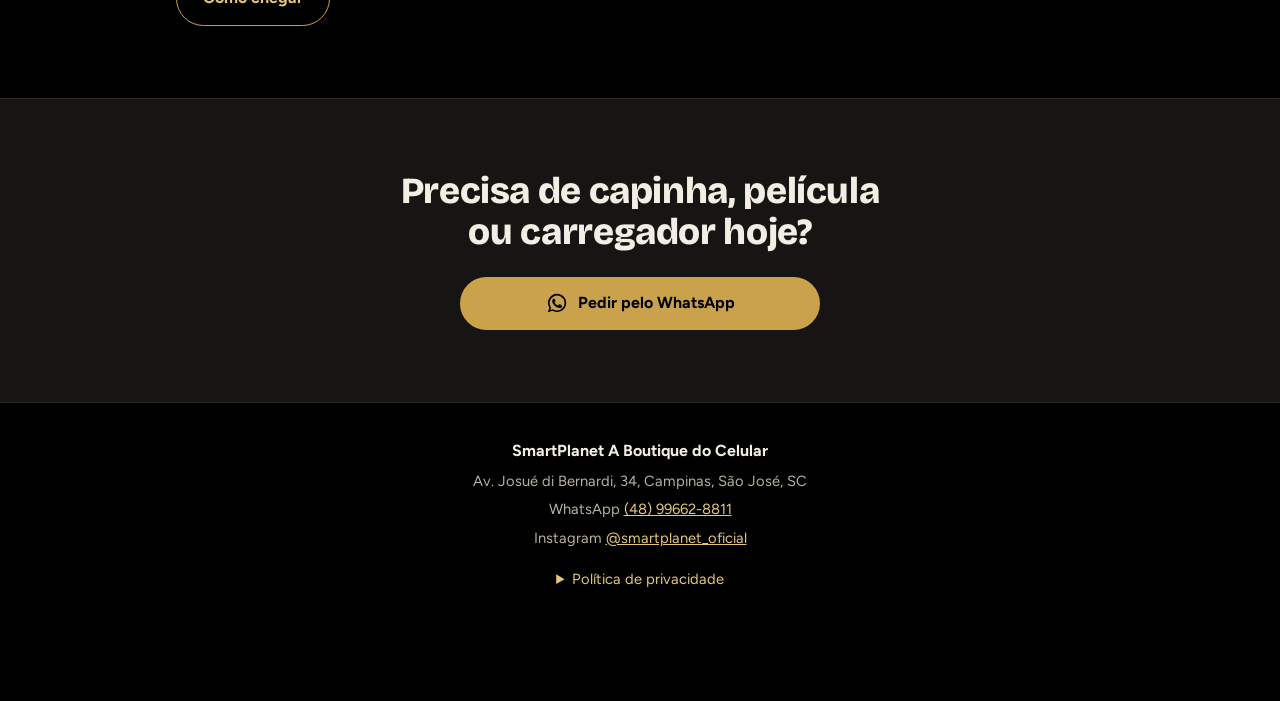
==== commit dd4e3700: "Add files via upload" ====
--- a/vitrine.html
+++ b/vitrine.html
@@ -4,21 +4,45 @@
 <meta charset="utf-8">
 <script>
 window.dataLayer = window.dataLayer || [];
+var GTM_ID = 'GTM-XXXXXXX';
 (function(w,d,s,l,i){
-  if(!/^GTM-[A-Z0-9]{4,}$/.test(i) || i==='GTM-XXXXXXX') return;
+  if(!/^GTM-[A-Z0-9]{4,}$/.test(i) || i==='GTM-'+'XXXXXXX') return;
   w[l].push({'gtm.start':new Date().getTime(),event:'gtm.js'});
   var f=d.getElementsByTagName(s)[0], j=d.createElement(s);
   j.async=true; j.src='https://www.googletagmanager.com/gtm.js?id='+i;
   f.parentNode.insertBefore(j,f);
-})(window,document,'script','dataLayer','GTM-XXXXXXX');
+})(window,document,'script','dataLayer',GTM_ID);
+</script>
+<script async src="https://www.googletagmanager.com/gtag/js?id=AW-18541289170"></script>
+<script>
+  window.dataLayer = window.dataLayer || [];
+  function gtag(){dataLayer.push(arguments);}
+  gtag('js', new Date());
+
+  gtag('config', 'AW-18541289170');
 </script>
 <meta name="viewport" content="width=device-width, initial-scale=1, minimum-scale=1, maximum-scale=1, user-scalable=no, viewport-fit=cover">
 <title>SmartPlanet | Acessórios para celular em São José, SC</title>
+<link rel="icon" href="/favicon.ico" sizes="48x48">
+<link rel="icon" href="/favicon.svg" type="image/svg+xml">
+<link rel="icon" href="/favicon-96x96.png" type="image/png" sizes="96x96">
+<link rel="apple-touch-icon" href="/apple-touch-icon.png">
 <meta name="description" content="Capinhas, películas, carregadores, cabos e fones em São José, SC. Peça pelo WhatsApp e receba em até 4 horas na Grande Florianópolis.">
 <meta name="robots" content="index, follow, max-image-preview:large">
 <link rel="canonical" href="https://delivery.lojadeeletronicossaojose.com.br/vitrine">
 <meta name="theme-color" content="#000000">
 <meta name="color-scheme" content="dark">
+<meta property="og:type" content="website">
+<meta property="og:locale" content="pt_BR">
+<meta property="og:site_name" content="SmartPlanet A Boutique do Celular">
+<meta property="og:title" content="SmartPlanet | Acessórios para celular em São José, SC">
+<meta property="og:description" content="Capinhas, películas, carregadores, cabos e fones em São José, SC. Peça pelo WhatsApp e receba em até 4 horas na Grande Florianópolis.">
+<meta property="og:url" content="https://delivery.lojadeeletronicossaojose.com.br/vitrine">
+<meta property="og:image" content="https://delivery.lojadeeletronicossaojose.com.br/fachada-smartplanet-sao-jose.webp">
+<meta property="og:image:width" content="800">
+<meta property="og:image:height" content="600">
+<meta property="og:image:alt" content="Fachada da loja SmartPlanet em Campinas, São José">
+<meta name="twitter:card" content="summary_large_image">
 <link rel="preconnect" href="https://fonts.googleapis.com">
 <link rel="preconnect" href="https://fonts.gstatic.com" crossorigin>
 <link href="https://fonts.googleapis.com/css2?family=Bricolage+Grotesque:opsz,wght@12..96,700;12..96,800&family=Figtree:wght@400;500;700&display=swap" rel="stylesheet">
@@ -161,8 +185,8 @@
    "description": "Loja de acessórios para celular: capinhas, películas, carregadores, cabos USB, fones bluetooth e controle de PS3.",
    "telephone": "+55 48 99662-8811",
    "image": [
-    "https://delivery.lojadeeletronicossaojose.com.br/img/fachada-smartplanet-sao-jose.webp",
-    "https://delivery.lojadeeletronicossaojose.com.br/img/loja-smartplanet-corredor.webp"
+    "https://delivery.lojadeeletronicossaojose.com.br/fachada-smartplanet-sao-jose.webp",
+    "https://delivery.lojadeeletronicossaojose.com.br/loja-smartplanet-corredor.webp"
    ],
    "address": {
     "@type": "PostalAddress",
@@ -202,7 +226,7 @@
   <p class="sub">Capinhas, películas, carregadores e fones. Peça pelo WhatsApp e receba em até 4 horas.</p>
   <a class="btn" data-msg="Olá! Vi o site da SmartPlanet e quero fazer um pedido." href="https://wa.me/5548996628811?text=Ol%C3%A1%21%20Vi%20o%20site%20da%20SmartPlanet%20e%20quero%20fazer%20um%20pedido."><svg aria-hidden="true"><use href="#i-wa"/></svg>Pedir pelo WhatsApp</a>
   <div class="foto">
-    <img src="img/loja-smartplanet-corredor.webp" alt="Corredor da loja SmartPlanet com carregadores, capinhas e películas" width="1200" height="900" fetchpriority="high">
+    <img src="/loja-smartplanet-corredor.webp" alt="Corredor da loja SmartPlanet com carregadores, capinhas e películas" width="1200" height="900" fetchpriority="high">
   </div>
 </header>
 
@@ -214,43 +238,43 @@
   <ul class="grade">
     <li><article class="card">
       <div class="foto carrossel" tabindex="0" aria-label="Fotos de carregadores para iPhone, deslize para o lado">
-        <img src="img/carregador-iphone-lightning-60w.webp" alt="Carregador completo para iPhone com cabo Lightning, 60W" width="600" height="600" loading="lazy">
-        <img src="img/carregador-iphone-usb-c-30w.webp" alt="Carregador completo USB-C 30W para iPhone 16 Pro" width="600" height="600" loading="lazy">
+        <img src="/carregador-iphone-lightning-60w.webp" alt="Carregador completo para iPhone com cabo Lightning, 60W" width="600" height="600" loading="lazy">
+        <img src="/carregador-iphone-usb-c-30w.webp" alt="Carregador completo USB-C 30W para iPhone 16 Pro" width="600" height="600" loading="lazy">
       </div>
       <div class="info"><h3>Carregador iPhone</h3><p class="preco">a partir de R$X</p>
         <a class="btn peq" data-msg="Olá! Vi no site e quero o carregador de iPhone." href="https://wa.me/5548996628811?text=Ol%C3%A1%21%20Vi%20no%20site%20e%20quero%20o%20carregador%20de%20iPhone.">Pedir no WhatsApp</a></div>
     </article></li>
     <li><article class="card">
       <div class="foto carrossel" tabindex="0" aria-label="Fotos de cabos USB, deslize para o lado">
-        <img src="img/cabo-usb-a-tipo-c.webp" alt="Cabo de dados rápido USB para Tipo-C" width="600" height="600" loading="lazy">
-        <img src="img/cabo-tipo-c-lightning.webp" alt="Cabos de carregamento turbo Tipo-C para Tipo-C e Tipo-C para Lightning" width="600" height="600" loading="lazy">
-        <img src="img/cabo-tipo-c-1-metro-60w.webp" alt="Cabo Tipo-C para Tipo-C de 1 metro, 60W" width="600" height="600" loading="lazy">
+        <img src="/cabo-usb-a-tipo-c.webp" alt="Cabo de dados rápido USB para Tipo-C" width="600" height="600" loading="lazy">
+        <img src="/cabo-tipo-c-lightning.webp" alt="Cabos de carregamento turbo Tipo-C para Tipo-C e Tipo-C para Lightning" width="600" height="600" loading="lazy">
+        <img src="/cabo-tipo-c-1-metro-60w.webp" alt="Cabo Tipo-C para Tipo-C de 1 metro, 60W" width="600" height="600" loading="lazy">
       </div>
       <div class="info"><h3>Cabo USB</h3><p class="preco">a partir de R$X</p>
         <a class="btn peq" data-msg="Olá! Vi no site e quero o cabo USB." href="https://wa.me/5548996628811?text=Ol%C3%A1%21%20Vi%20no%20site%20e%20quero%20o%20cabo%20USB.">Pedir no WhatsApp</a></div>
     </article></li>
     <li><article class="card">
-      <div class="foto"><img src="img/fones-bluetooth-loja.webp" alt="Fones bluetooth e fones sem fio na parede da loja" width="500" height="500" loading="lazy"></div>
+      <div class="foto"><img src="/fones-bluetooth-loja.webp" alt="Fones bluetooth e fones sem fio na parede da loja" width="500" height="500" loading="lazy"></div>
       <div class="info"><h3>Fone bluetooth</h3><p class="preco">a partir de R$X</p>
         <a class="btn peq" data-msg="Olá! Vi no site e quero o fone bluetooth." href="https://wa.me/5548996628811?text=Ol%C3%A1%21%20Vi%20no%20site%20e%20quero%20o%20fone%20bluetooth.">Pedir no WhatsApp</a></div>
     </article></li>
     <li><article class="card">
       <div class="foto carrossel" tabindex="0" aria-label="Fotos de capinhas de iPhone, deslize para o lado">
-        <img src="img/capinha-iphone-magsafe-azul.webp" alt="Capinha transparente com borda azul e anel MagSafe para iPhone" width="600" height="600" loading="lazy">
-        <img src="img/capinha-iphone-preta-brilhantes.webp" alt="Capinha preta com brilhantes para iPhone" width="600" height="600" loading="lazy">
-        <img src="img/capinha-iphone-transparente-grafite.webp" alt="Capinha transparente com borda grafite para iPhone" width="600" height="600" loading="lazy">
-        <img src="img/capinha-iphone-transparente-anel-preto.webp" alt="Capinha transparente com anel MagSafe preto para iPhone" width="600" height="600" loading="lazy">
+        <img src="/capinha-iphone-magsafe-azul.webp" alt="Capinha transparente com borda azul e anel MagSafe para iPhone" width="600" height="600" loading="lazy">
+        <img src="/capinha-iphone-preta-brilhantes.webp" alt="Capinha preta com brilhantes para iPhone" width="600" height="600" loading="lazy">
+        <img src="/capinha-iphone-transparente-grafite.webp" alt="Capinha transparente com borda grafite para iPhone" width="600" height="600" loading="lazy">
+        <img src="/capinha-iphone-transparente-anel-preto.webp" alt="Capinha transparente com anel MagSafe preto para iPhone" width="600" height="600" loading="lazy">
       </div>
       <div class="info"><h3>Capinha iPhone</h3><p class="preco">a partir de R$X</p>
         <a class="btn peq" data-msg="Olá! Vi no site e quero a capinha de iPhone." href="https://wa.me/5548996628811?text=Ol%C3%A1%21%20Vi%20no%20site%20e%20quero%20a%20capinha%20de%20iPhone.">Pedir no WhatsApp</a></div>
     </article></li>
     <li><article class="card">
-      <div class="foto"></div>
+      <div class="foto"><img src="/mural-capinhas-loja.webp" alt="Mural de capinhas da loja SmartPlanet" width="480" height="480" loading="lazy"></div>
       <div class="info"><h3>Capinha Android</h3><p class="preco">a partir de R$X</p>
         <a class="btn peq" data-msg="Olá! Vi no site e quero a capinha de Android." href="https://wa.me/5548996628811?text=Ol%C3%A1%21%20Vi%20no%20site%20e%20quero%20a%20capinha%20de%20Android.">Pedir no WhatsApp</a></div>
     </article></li>
     <li><article class="card">
-      <div class="foto"></div>
+      <div class="foto"><img src="/mural-peliculas-loja.webp" alt="Mural de capas e películas da loja SmartPlanet" width="480" height="480" loading="lazy"></div>
       <div class="info"><h3>Película</h3><p class="preco">a partir de R$X</p>
         <a class="btn peq" data-msg="Olá! Vi no site e quero a película." href="https://wa.me/5548996628811?text=Ol%C3%A1%21%20Vi%20no%20site%20e%20quero%20a%20pel%C3%ADcula.">Pedir no WhatsApp</a></div>
     </article></li>
@@ -258,14 +282,18 @@
   <p class="extra">Tem controle de PS3 e outros acessórios. <a data-msg="Olá! Vi no site e quero saber sobre outros acessórios." href="https://wa.me/5548996628811?text=Ol%C3%A1%21%20Vi%20no%20site%20e%20quero%20saber%20sobre%20outros%20acess%C3%B3rios.">Chama no WhatsApp e pergunta.</a></p>
   <h3 class="rail-t">Outros acessórios</h3>
   <ul class="rail">
-    <li><a data-msg="Olá! Vi no site e quero o power bank." href="https://wa.me/5548996628811?text=Ol%C3%A1%21%20Vi%20no%20site%20e%20quero%20o%20power%20bank."><img src="img/power-bank-portatil-cabos.webp" alt="Power bank portátil com cabos embutidos" width="480" height="480" loading="lazy"><span>Power bank</span></a></li>
-    <li><a data-msg="Olá! Vi no site e quero o power bank." href="https://wa.me/5548996628811?text=Ol%C3%A1%21%20Vi%20no%20site%20e%20quero%20o%20power%20bank."><img src="img/power-bank-cabos-embutidos.webp" alt="Power bank de alta capacidade com quatro cabos" width="480" height="480" loading="lazy"><span>Power bank</span></a></li>
-    <li><a data-msg="Olá! Vi no site e quero o carregador veicular." href="https://wa.me/5548996628811?text=Ol%C3%A1%21%20Vi%20no%20site%20e%20quero%20o%20carregador%20veicular."><img src="img/carregador-veicular-55w.webp" alt="Carregador veicular turbo 55W com três saídas" width="480" height="480" loading="lazy"><span>Carregador veicular</span></a></li>
-    <li><a data-msg="Olá! Vi no site e quero o carregador veicular." href="https://wa.me/5548996628811?text=Ol%C3%A1%21%20Vi%20no%20site%20e%20quero%20o%20carregador%20veicular."><img src="img/carregador-veicular-48w.webp" alt="Carregador veicular turbo 48W com duas portas" width="480" height="480" loading="lazy"><span>Carregador veicular</span></a></li>
-    <li><a data-msg="Olá! Vi no site e quero o suporte para carro." href="https://wa.me/5548996628811?text=Ol%C3%A1%21%20Vi%20no%20site%20e%20quero%20o%20suporte%20para%20carro."><img src="img/suporte-celular-carro-ventosa.webp" alt="Suporte universal de celular para carro com ventosa" width="480" height="480" loading="lazy"><span>Suporte para carro</span></a></li>
-    <li><a data-msg="Olá! Vi no site e quero o suporte para carro." href="https://wa.me/5548996628811?text=Ol%C3%A1%21%20Vi%20no%20site%20e%20quero%20o%20suporte%20para%20carro."><img src="img/suporte-celular-carro-painel.webp" alt="Suporte veicular de celular com rotação 360 graus" width="480" height="480" loading="lazy"><span>Suporte para carro</span></a></li>
-    <li><a data-msg="Olá! Vi no site e quero o suporte para moto." href="https://wa.me/5548996628811?text=Ol%C3%A1%21%20Vi%20no%20site%20e%20quero%20o%20suporte%20para%20moto."><img src="img/suporte-celular-moto-retrovisor.webp" alt="Suporte de celular para moto fixado no retrovisor" width="480" height="480" loading="lazy"><span>Suporte para moto</span></a></li>
-    <li><a data-msg="Olá! Vi no site e quero o suporte magnético para painel." href="https://wa.me/5548996628811?text=Ol%C3%A1%21%20Vi%20no%20site%20e%20quero%20o%20suporte%20magn%C3%A9tico%20para%20painel."><img src="img/suporte-magnetico-painel.webp" alt="Suporte magnético de celular para painel do carro" width="480" height="480" loading="lazy"><span>Suporte magnético</span></a></li>
+    <li><a data-msg="Olá! Vi no site e quero o power bank." href="https://wa.me/5548996628811?text=Ol%C3%A1%21%20Vi%20no%20site%20e%20quero%20o%20power%20bank."><img src="/power-bank-portatil-cabos.webp" alt="Power bank portátil com cabos embutidos" width="480" height="480" loading="lazy"><span>Power bank</span></a></li>
+    <li><a data-msg="Olá! Vi no site e quero o power bank." href="https://wa.me/5548996628811?text=Ol%C3%A1%21%20Vi%20no%20site%20e%20quero%20o%20power%20bank."><img src="/power-bank-cabos-embutidos.webp" alt="Power bank de alta capacidade com quatro cabos" width="480" height="480" loading="lazy"><span>Power bank</span></a></li>
+    <li><a data-msg="Olá! Vi no site e quero o carregador veicular." href="https://wa.me/5548996628811?text=Ol%C3%A1%21%20Vi%20no%20site%20e%20quero%20o%20carregador%20veicular."><img src="/carregador-veicular-55w.webp" alt="Carregador veicular turbo 55W com três saídas" width="480" height="480" loading="lazy"><span>Carregador veicular</span></a></li>
+    <li><a data-msg="Olá! Vi no site e quero o carregador veicular." href="https://wa.me/5548996628811?text=Ol%C3%A1%21%20Vi%20no%20site%20e%20quero%20o%20carregador%20veicular."><img src="/carregador-veicular-48w.webp" alt="Carregador veicular turbo 48W com duas portas" width="480" height="480" loading="lazy"><span>Carregador veicular</span></a></li>
+    <li><a data-msg="Olá! Vi no site e quero o suporte para carro." href="https://wa.me/5548996628811?text=Ol%C3%A1%21%20Vi%20no%20site%20e%20quero%20o%20suporte%20para%20carro."><img src="/suporte-celular-carro-ventosa.webp" alt="Suporte universal de celular para carro com ventosa" width="480" height="480" loading="lazy"><span>Suporte para carro</span></a></li>
+    <li><a data-msg="Olá! Vi no site e quero o suporte para carro." href="https://wa.me/5548996628811?text=Ol%C3%A1%21%20Vi%20no%20site%20e%20quero%20o%20suporte%20para%20carro."><img src="/suporte-celular-carro-painel.webp" alt="Suporte veicular de celular com rotação 360 graus" width="480" height="480" loading="lazy"><span>Suporte para carro</span></a></li>
+    <li><a data-msg="Olá! Vi no site e quero o suporte para moto." href="https://wa.me/5548996628811?text=Ol%C3%A1%21%20Vi%20no%20site%20e%20quero%20o%20suporte%20para%20moto."><img src="/suporte-celular-moto-retrovisor.webp" alt="Suporte de celular para moto fixado no retrovisor" width="480" height="480" loading="lazy"><span>Suporte para moto</span></a></li>
+    <li><a data-msg="Olá! Vi no site e quero o suporte magnético para painel." href="https://wa.me/5548996628811?text=Ol%C3%A1%21%20Vi%20no%20site%20e%20quero%20o%20suporte%20magn%C3%A9tico%20para%20painel."><img src="/suporte-magnetico-painel.webp" alt="Suporte magnético de celular para painel do carro" width="480" height="480" loading="lazy"><span>Suporte magnético</span></a></li>
+    <li><a data-msg="Olá! Vi no site e quero o suporte para moto." href="https://wa.me/5548996628811?text=Ol%C3%A1%21%20Vi%20no%20site%20e%20quero%20o%20suporte%20para%20moto."><img src="/suporte-moto-itblue.webp" alt="Suporte universal de celular para moto e bicicleta" width="480" height="480" loading="lazy"><span>Suporte para moto</span></a></li>
+    <li><a data-msg="Olá! Vi no site e quero o carregador turbo." href="https://wa.me/5548996628811?text=Ol%C3%A1%21%20Vi%20no%20site%20e%20quero%20o%20carregador%20turbo."><img src="/carregador-hmaston-140w.webp" alt="Carregador turbo 140W com três saídas" width="480" height="480" loading="lazy"><span>Carregador turbo</span></a></li>
+    <li><a data-msg="Olá! Vi no site e quero o carregador turbo Tipo-C." href="https://wa.me/5548996628811?text=Ol%C3%A1%21%20Vi%20no%20site%20e%20quero%20o%20carregador%20turbo%20Tipo-C."><img src="/carregador-hmaston-60w-tipo-c.webp" alt="Carregador turbo 60W com cabo Tipo-C" width="480" height="480" loading="lazy"><span>Carregador Tipo-C</span></a></li>
+    <li><a data-msg="Olá! Vi no site e quero o power bank." href="https://wa.me/5548996628811?text=Ol%C3%A1%21%20Vi%20no%20site%20e%20quero%20o%20power%20bank."><img src="/power-bank-eletro-visor.webp" alt="Power bank de alta capacidade com visor de carga" width="480" height="480" loading="lazy"><span>Power bank</span></a></li>
   </ul>
 </section>
 
@@ -291,9 +319,9 @@
 <section class="wrap" id="loja">
   <h2>Nossa loja</h2>
   <div class="loja-fotos">
-    <div class="foto"><img src="img/fachada-smartplanet-sao-jose.webp" alt="Fachada da loja SmartPlanet" width="800" height="600" loading="lazy"></div>
-    <div class="foto"><img src="img/loja-smartplanet-capas-peliculas.webp" alt="Parede de capas e películas da loja SmartPlanet" width="800" height="600" loading="lazy"></div>
-    <div class="foto"><img src="img/loja-smartplanet-linha-gamer.webp" alt="Linha gamer da SmartPlanet com controles, fones e teclados" width="1000" height="563" loading="lazy"></div>
+    <div class="foto"><img src="/fachada-smartplanet-sao-jose.webp" alt="Fachada da loja SmartPlanet" width="800" height="600" loading="lazy"></div>
+    <div class="foto"><img src="/loja-smartplanet-capas-peliculas.webp" alt="Parede de capas e películas da loja SmartPlanet" width="800" height="600" loading="lazy"></div>
+    <div class="foto"><img src="/loja-smartplanet-linha-gamer.webp" alt="Linha gamer da SmartPlanet com controles, fones e teclados" width="1000" height="563" loading="lazy"></div>
   </div>
   <address class="endereco"><strong>SmartPlanet A Boutique do Celular</strong>Av. Josué di Bernardi, 34, Campinas, São José, SC</address>
   <iframe class="mapa" title="Mapa da loja SmartPlanet" loading="lazy" referrerpolicy="no-referrer-when-downgrade" src="https://www.google.com/maps?q=Av.+Josu%C3%A9+di+Bernardi,+34,+Campinas,+S%C3%A3o+Jos%C3%A9,+SC&output=embed"></iframe>
@@ -324,6 +352,7 @@
 <a class="flutua" data-msg="Olá! Vi o site da SmartPlanet e quero fazer um pedido." href="https://wa.me/5548996628811?text=Ol%C3%A1%21%20Vi%20o%20site%20da%20SmartPlanet%20e%20quero%20fazer%20um%20pedido." aria-label="Pedir pelo WhatsApp"><svg aria-hidden="true"><use href="#i-wa"/></svg></a>
 
 <script>
+  var ADS_LABEL = '';
   var WA = 'https://wa.me/5548996628811?text=';
   var PADRAO = 'Olá! Vi o site da SmartPlanet e quero fazer um pedido.';
   function q(sel){ return document.querySelectorAll(sel); }
@@ -378,7 +407,8 @@
   document.addEventListener('click', function(e){
     var el = e.target.closest('[data-msg]');
     if (!el) return;
-    window.dataLayer.push({event:'whatsapp_click', whatsapp_mensagem: el.dataset.msg, whatsapp_elemento: el.tagName.toLowerCase()});
+    window.dataLayer.push({event:'whatsapp_click', pagina:'vitrine', whatsapp_mensagem: el.dataset.msg, whatsapp_elemento: el.tagName.toLowerCase()});
+    if (ADS_LABEL && typeof gtag === 'function') gtag('event', 'conversion', {send_to: 'AW-18541289170/' + ADS_LABEL});
     if (el.tagName !== 'A') abrir(el.dataset.msg);
   });
   document.addEventListener('keydown', function(e){
@@ -387,6 +417,11 @@
       e.preventDefault(); el.click();
     }
   });
+  ['gesturestart','gesturechange','gestureend'].forEach(function(t){
+    document.addEventListener(t, function(e){ e.preventDefault(); }, {passive:false});
+  });
+  document.addEventListener('touchmove', function(e){ if (e.touches.length > 1) e.preventDefault(); }, {passive:false});
+
 </script>
 </body>
 </html>
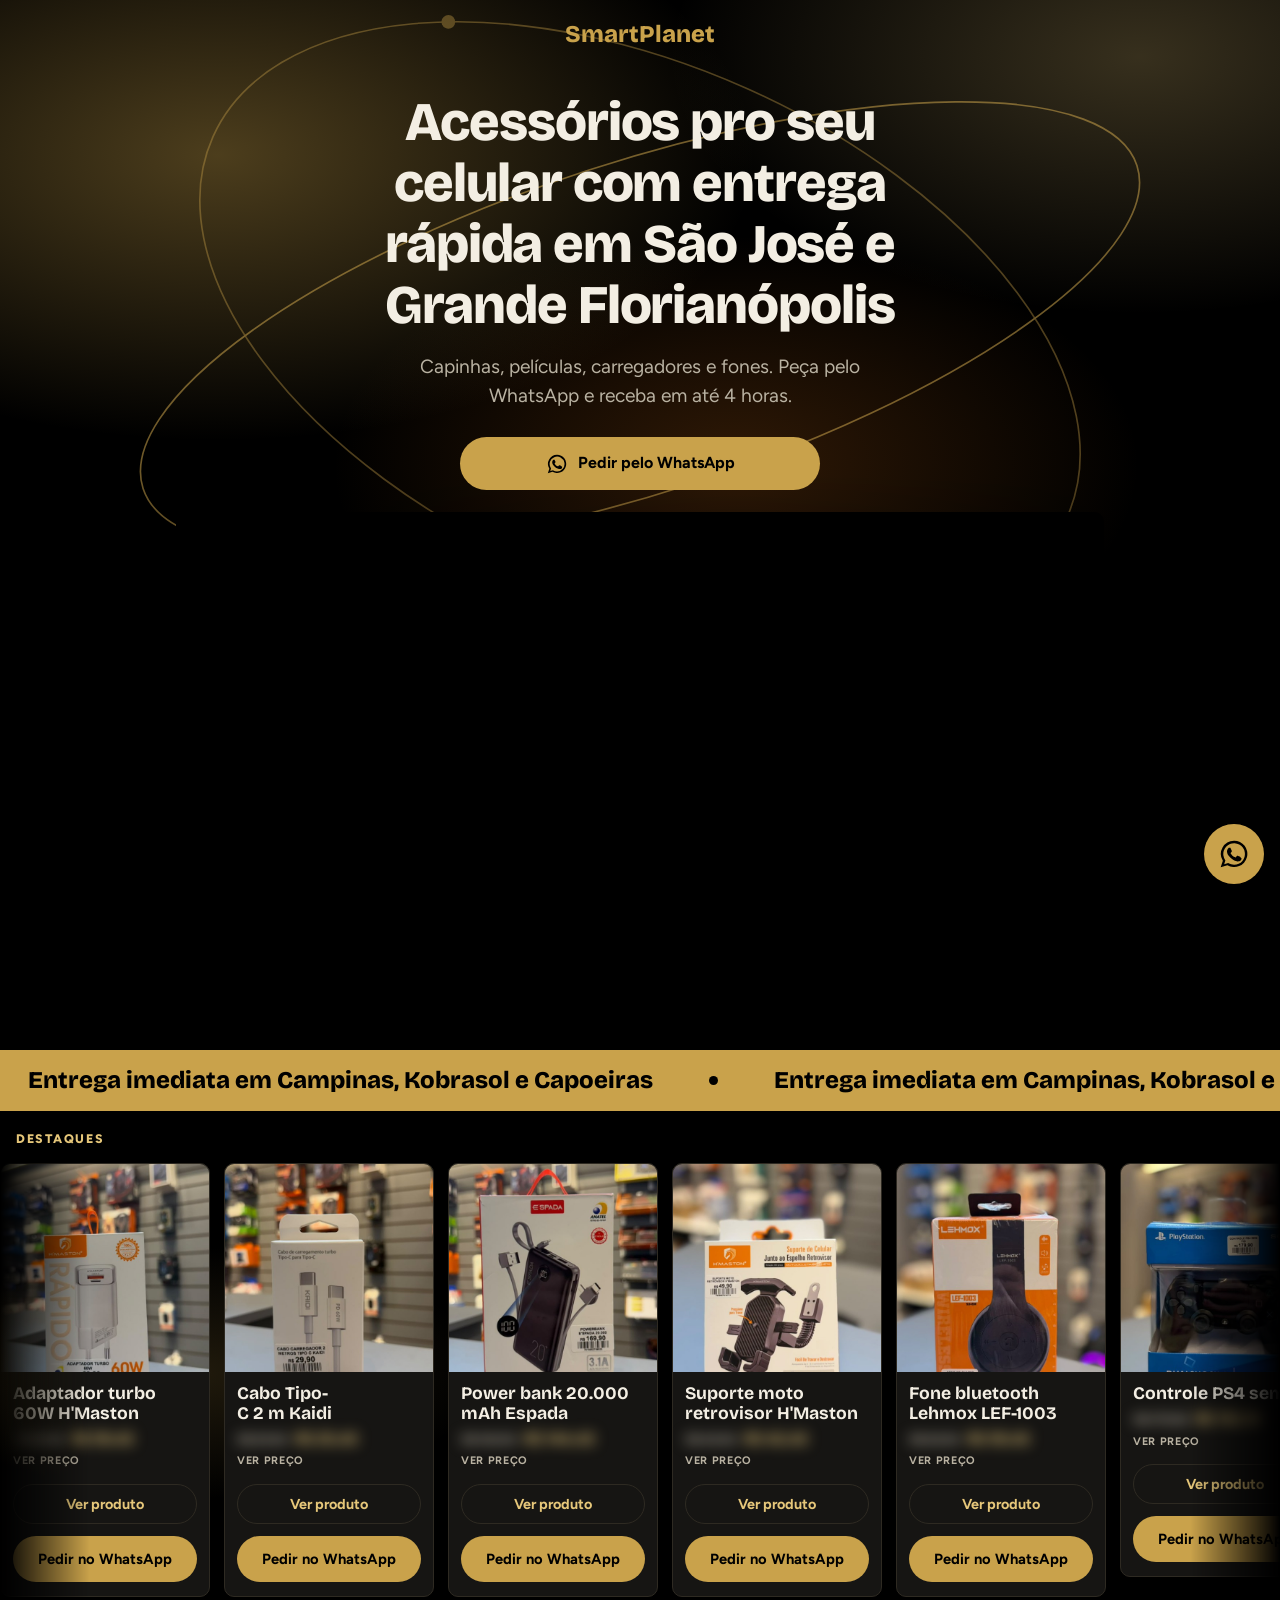
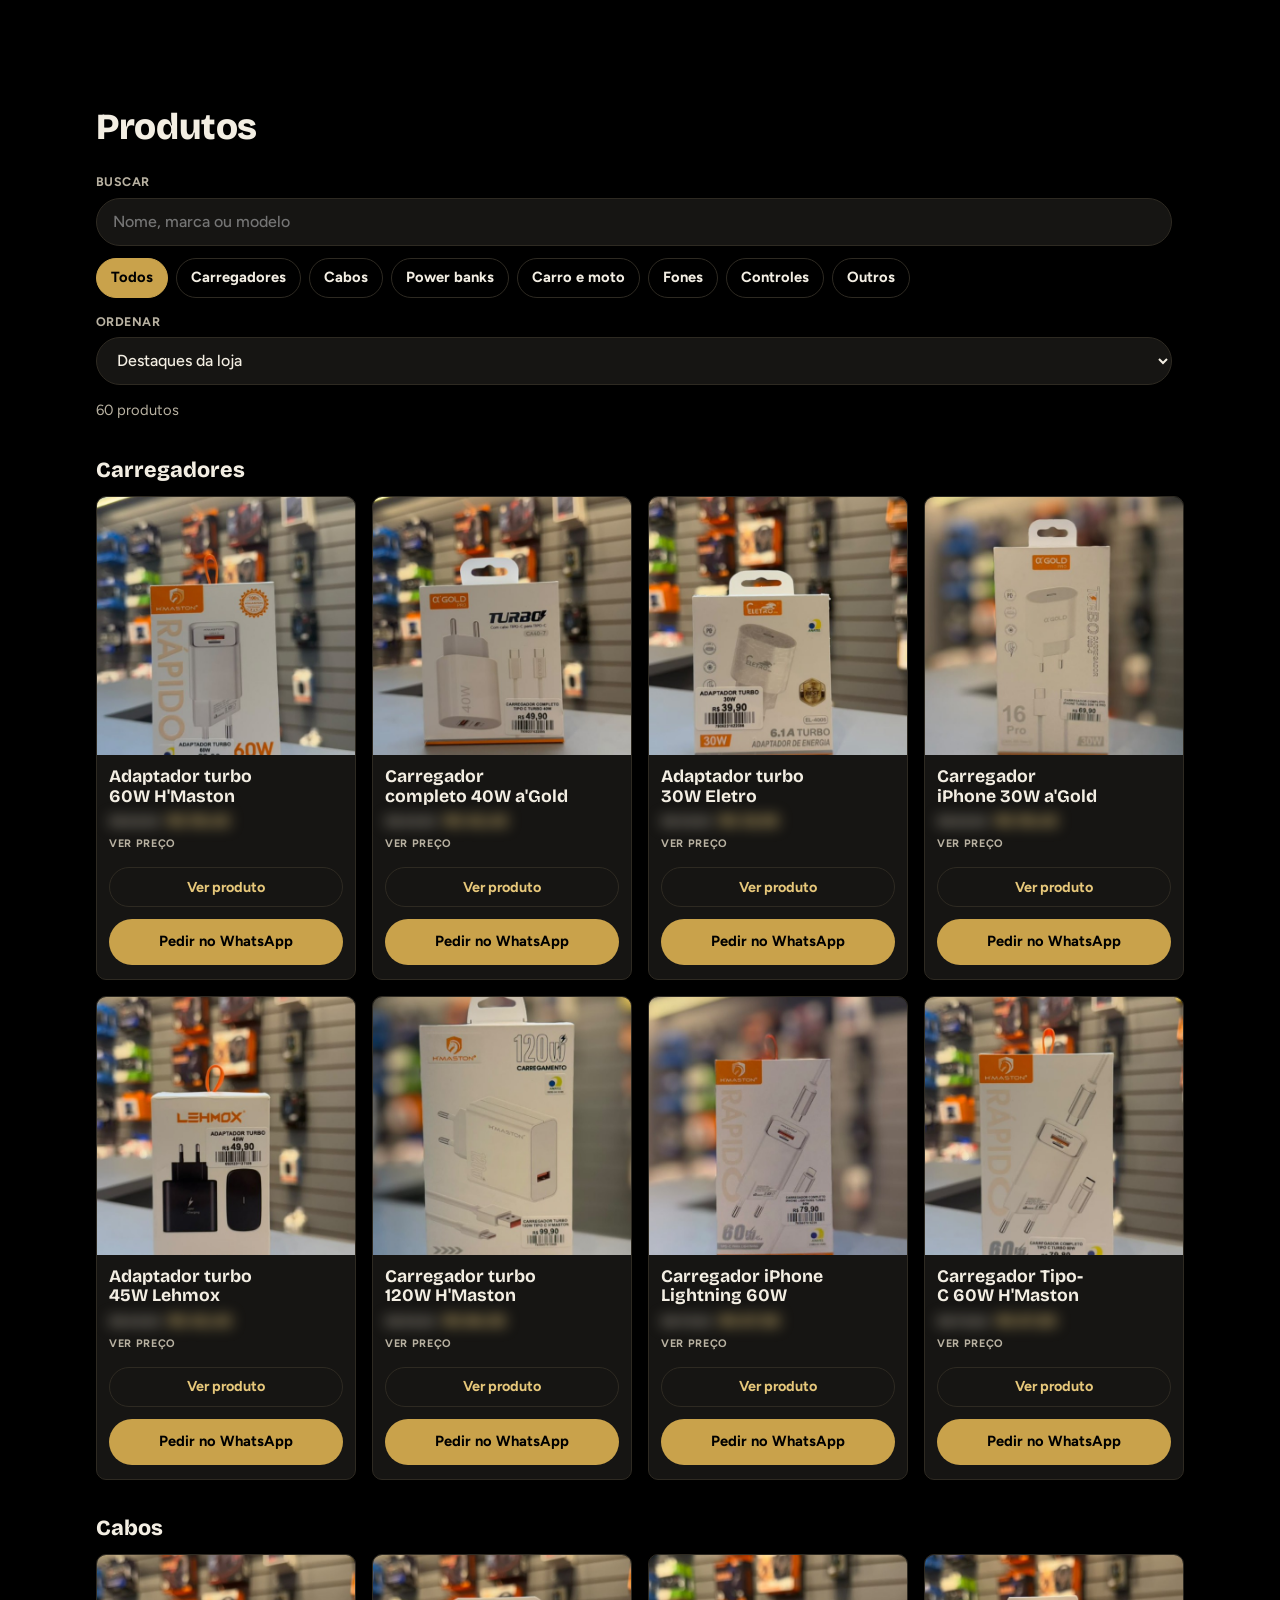
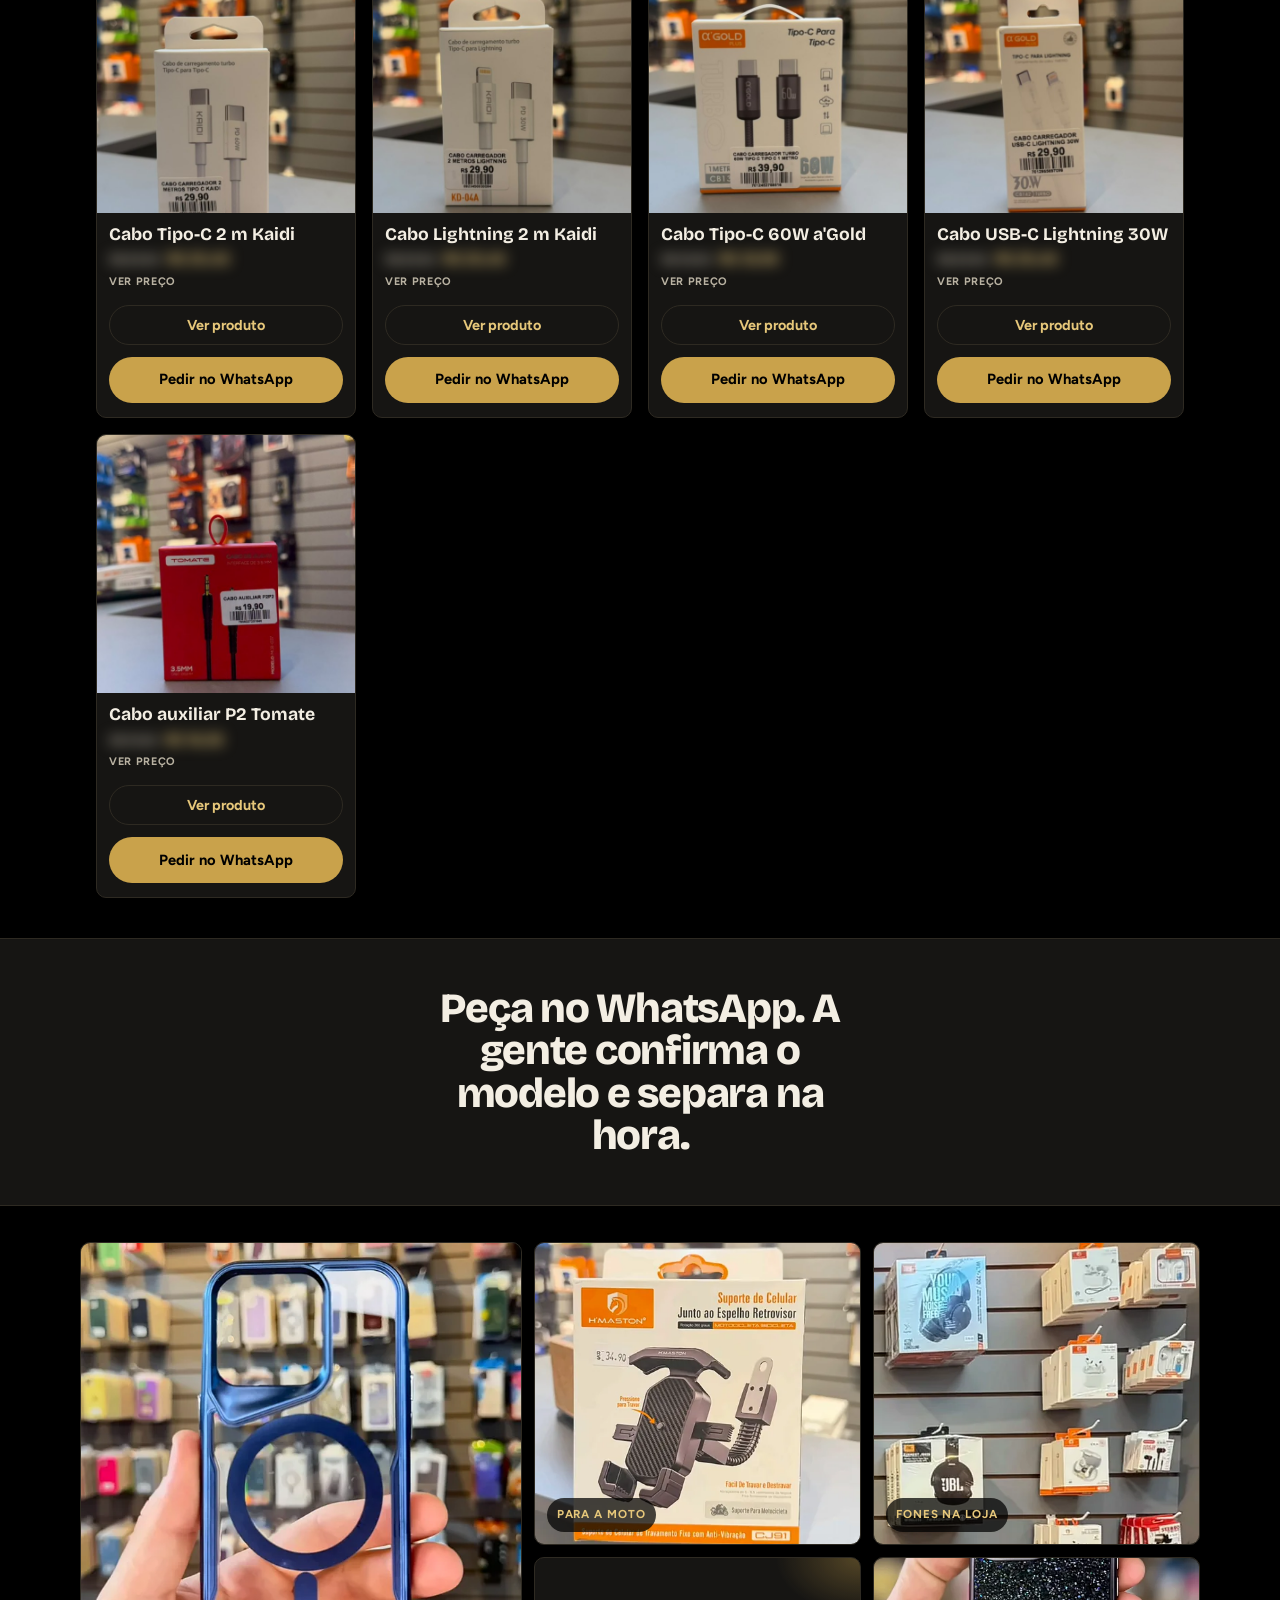
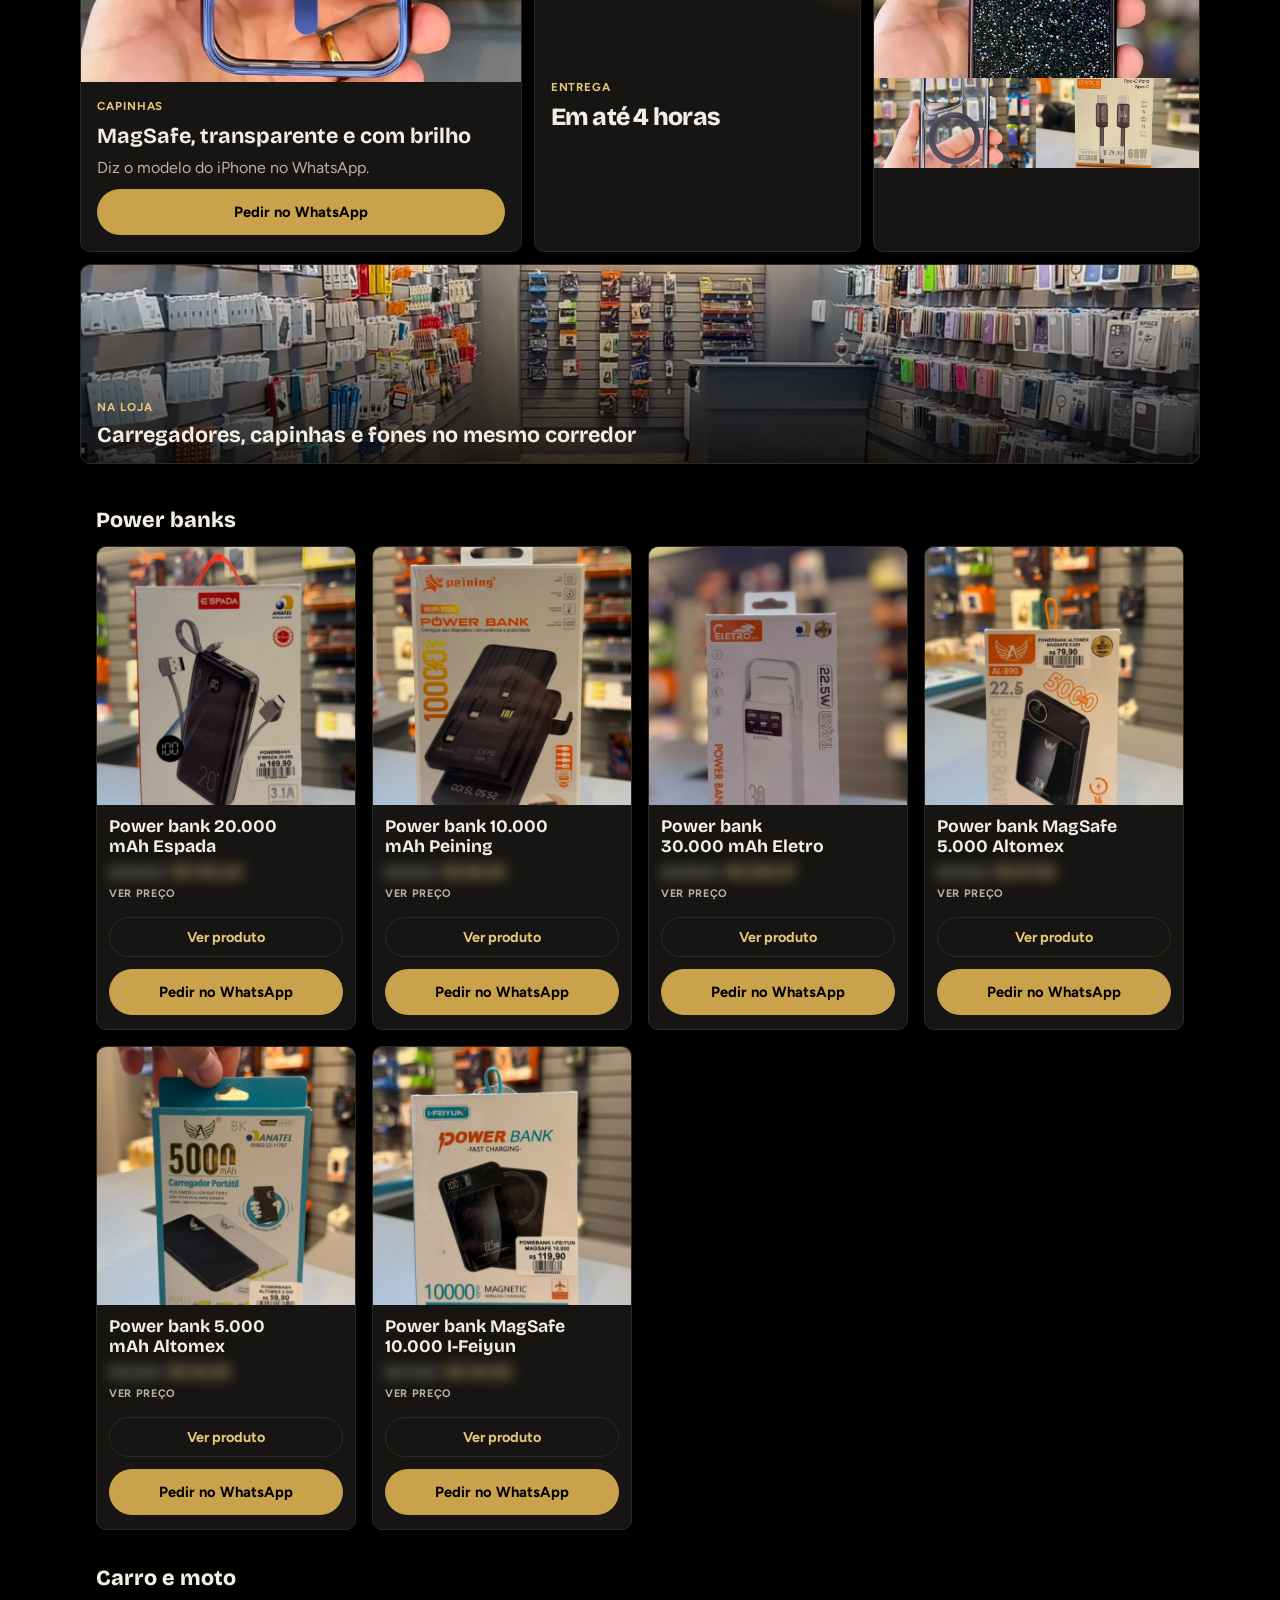
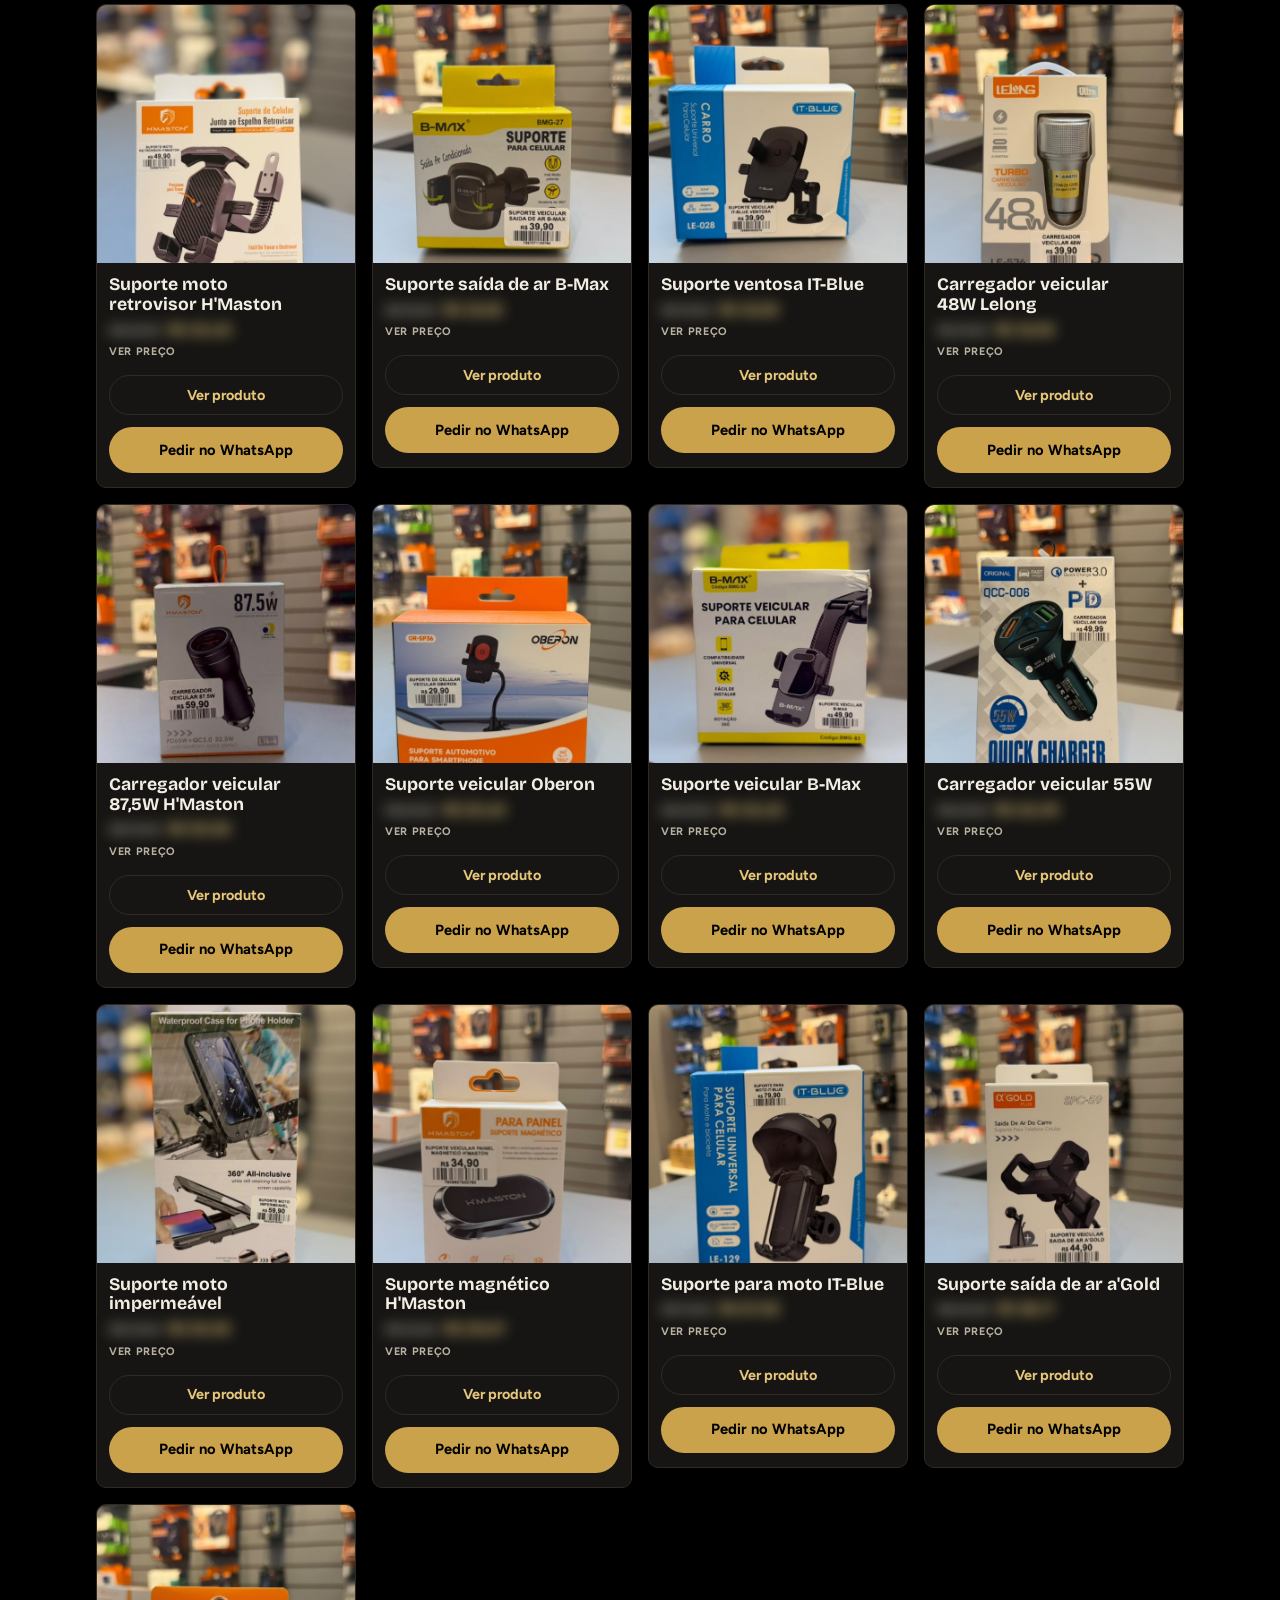
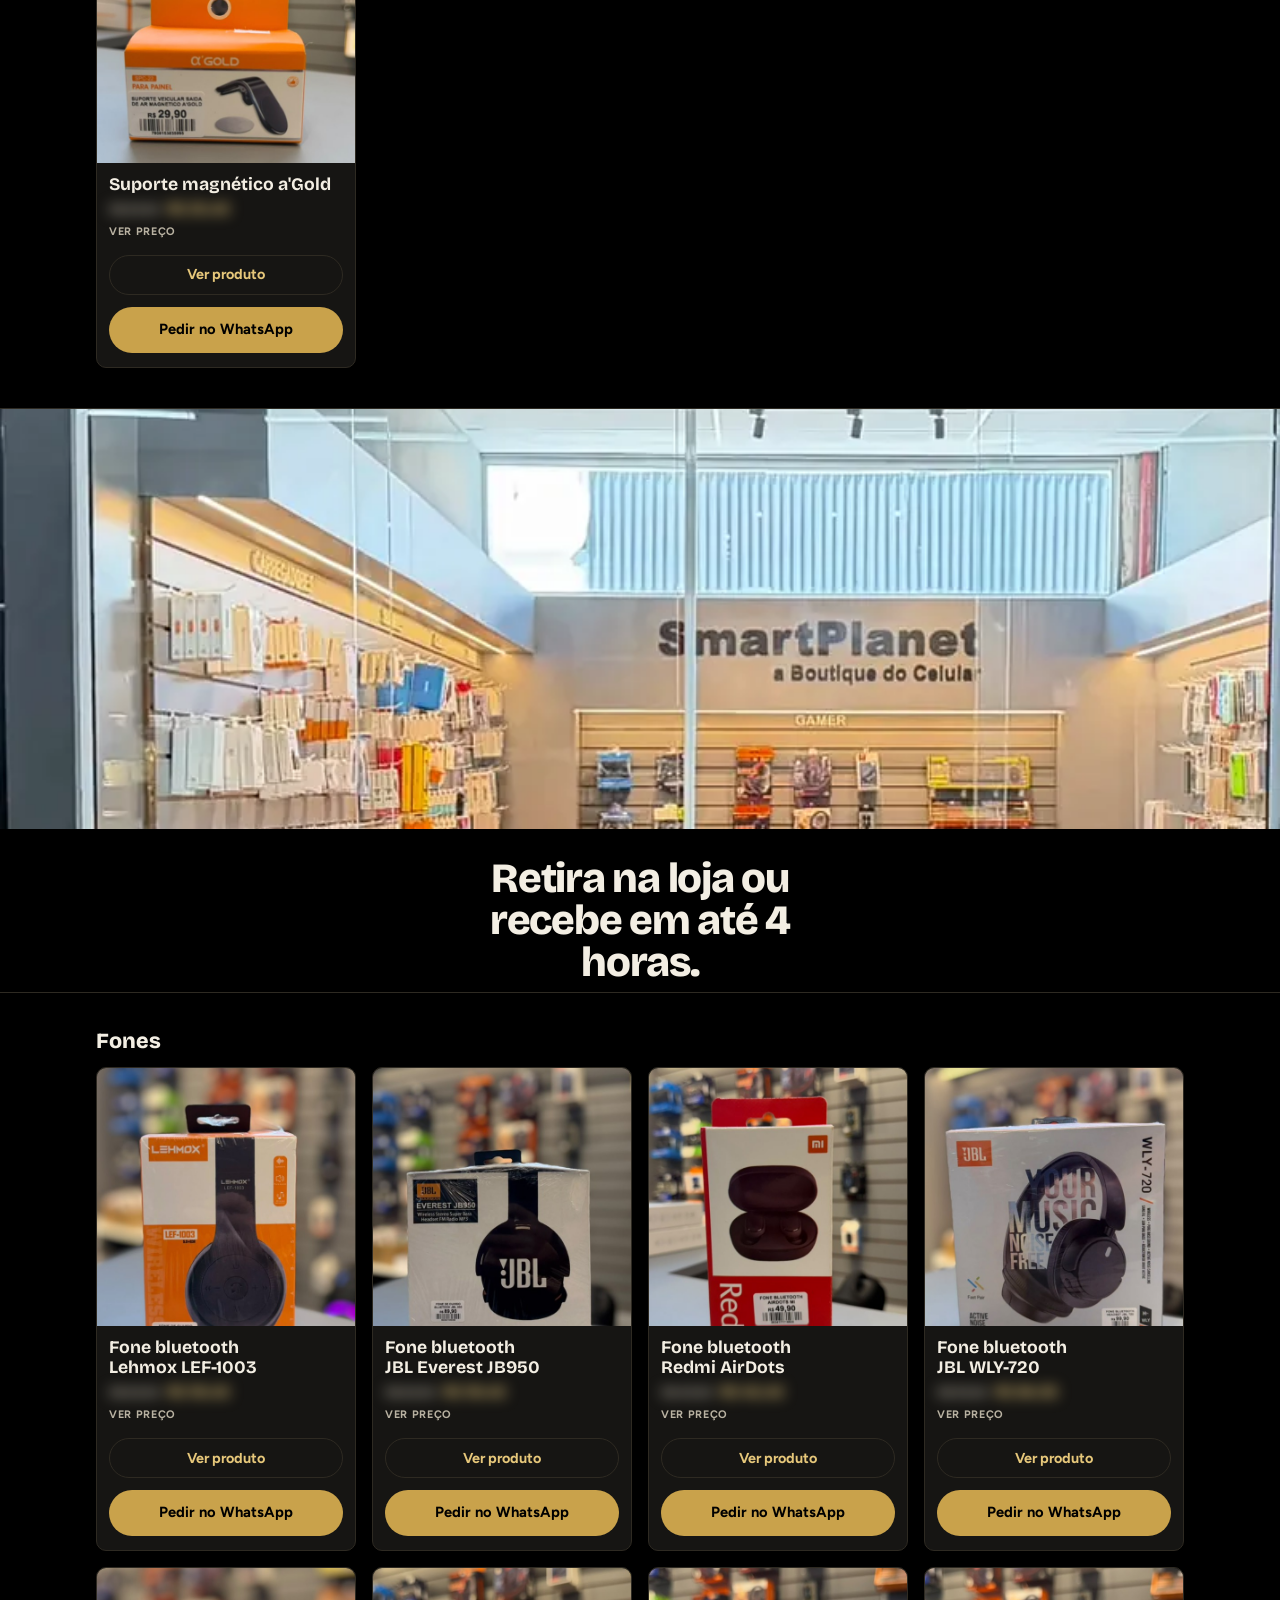
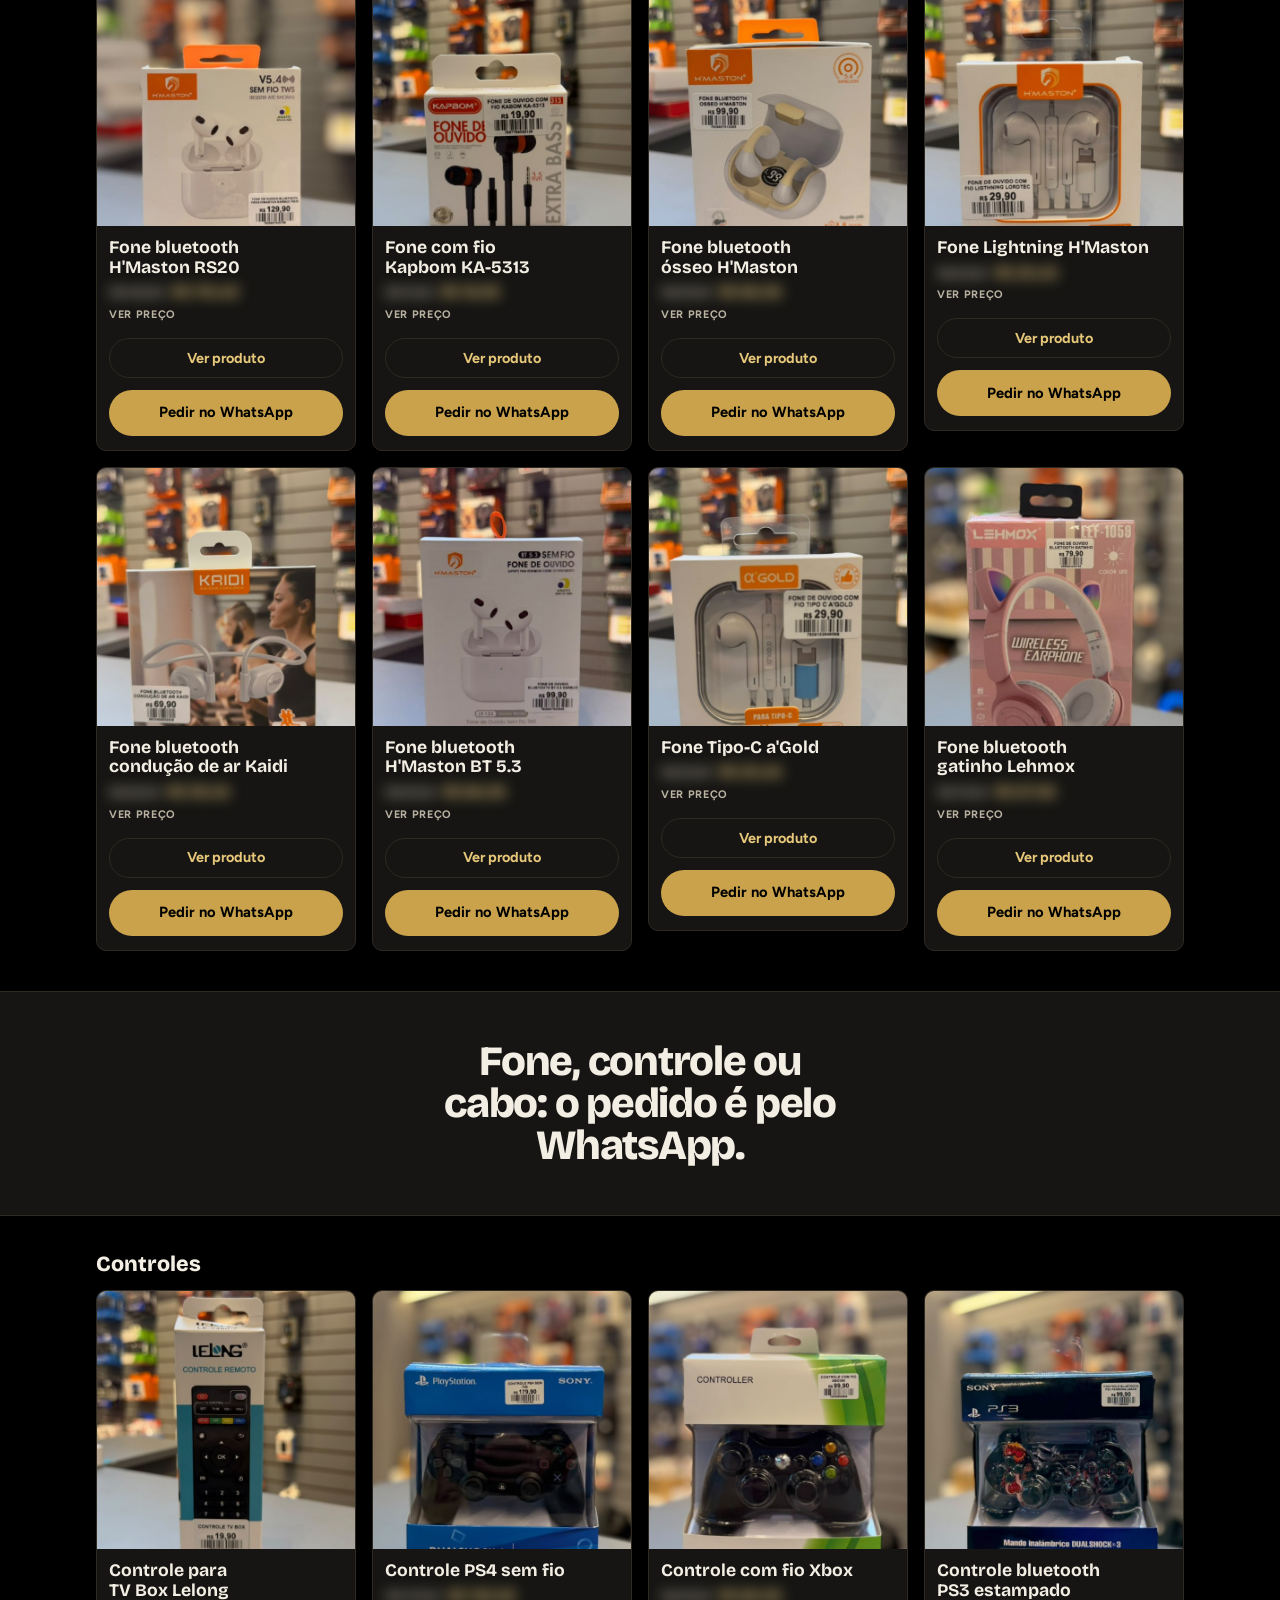
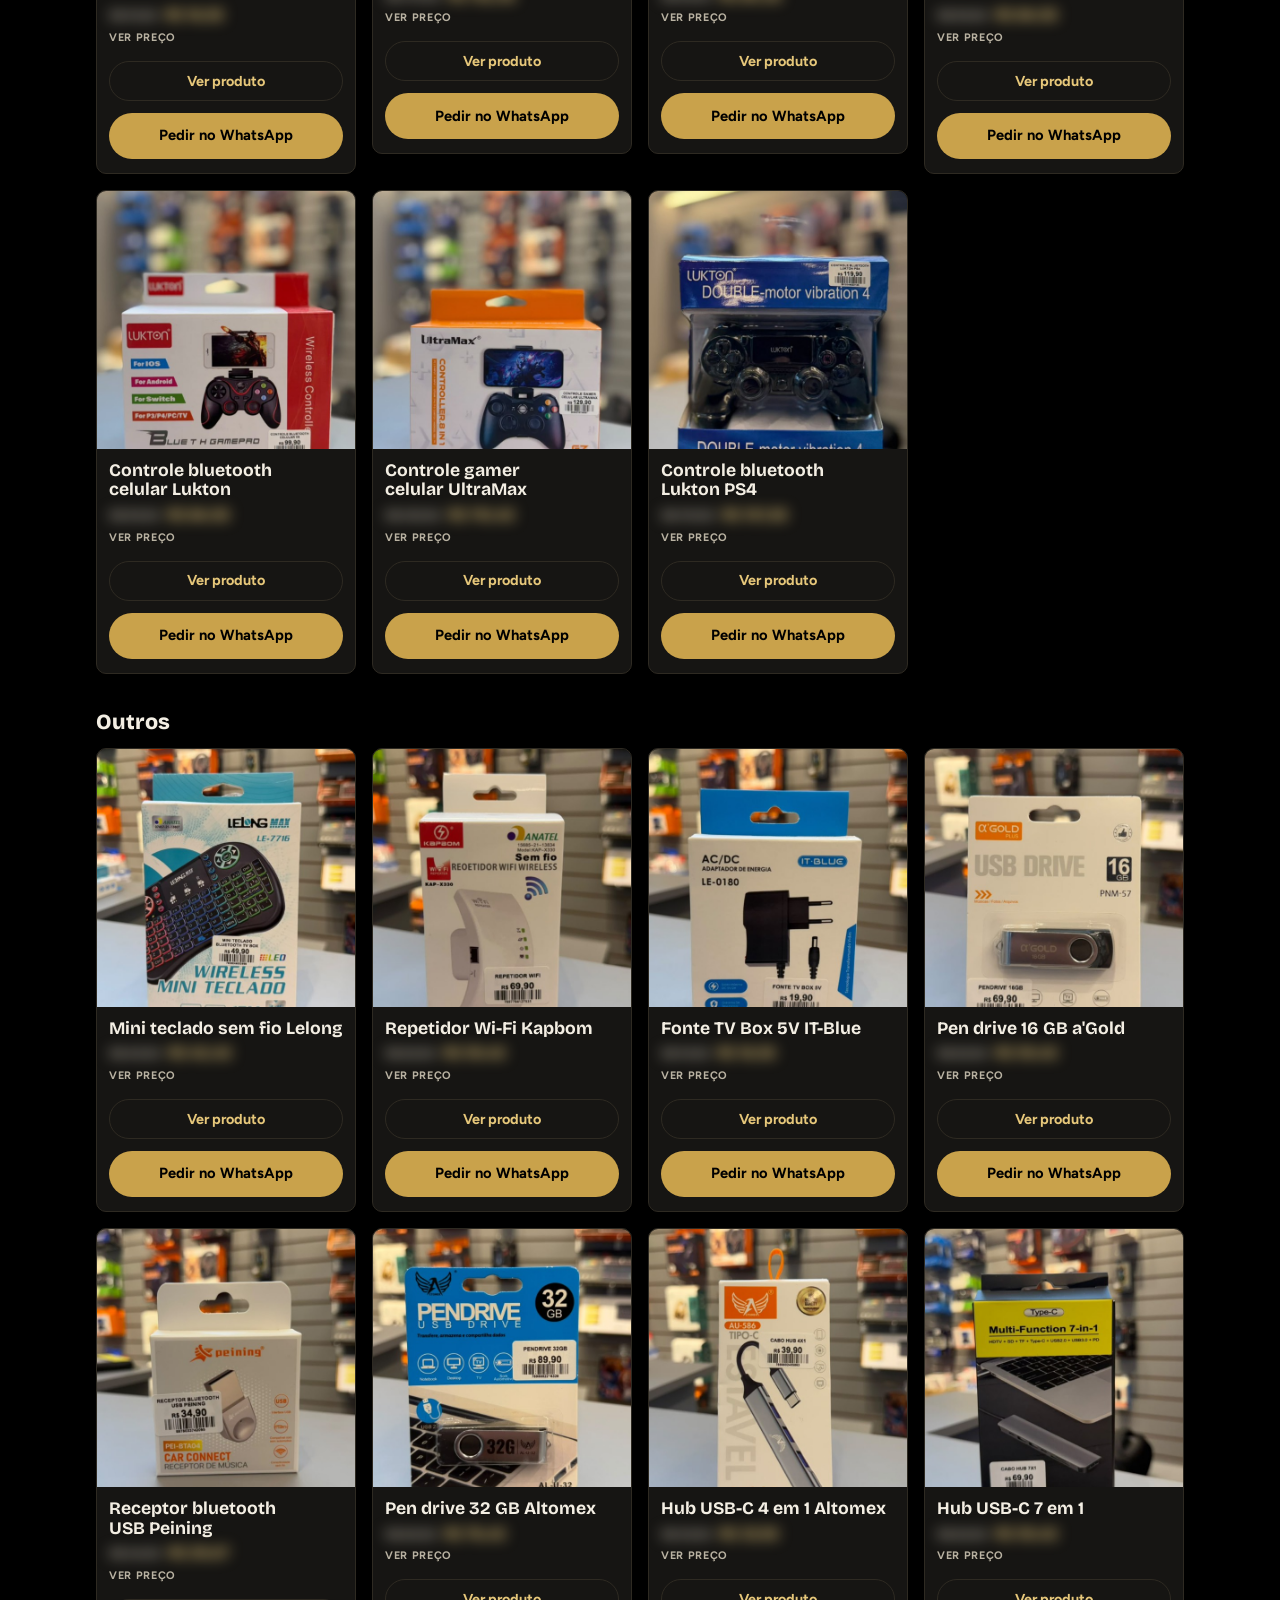
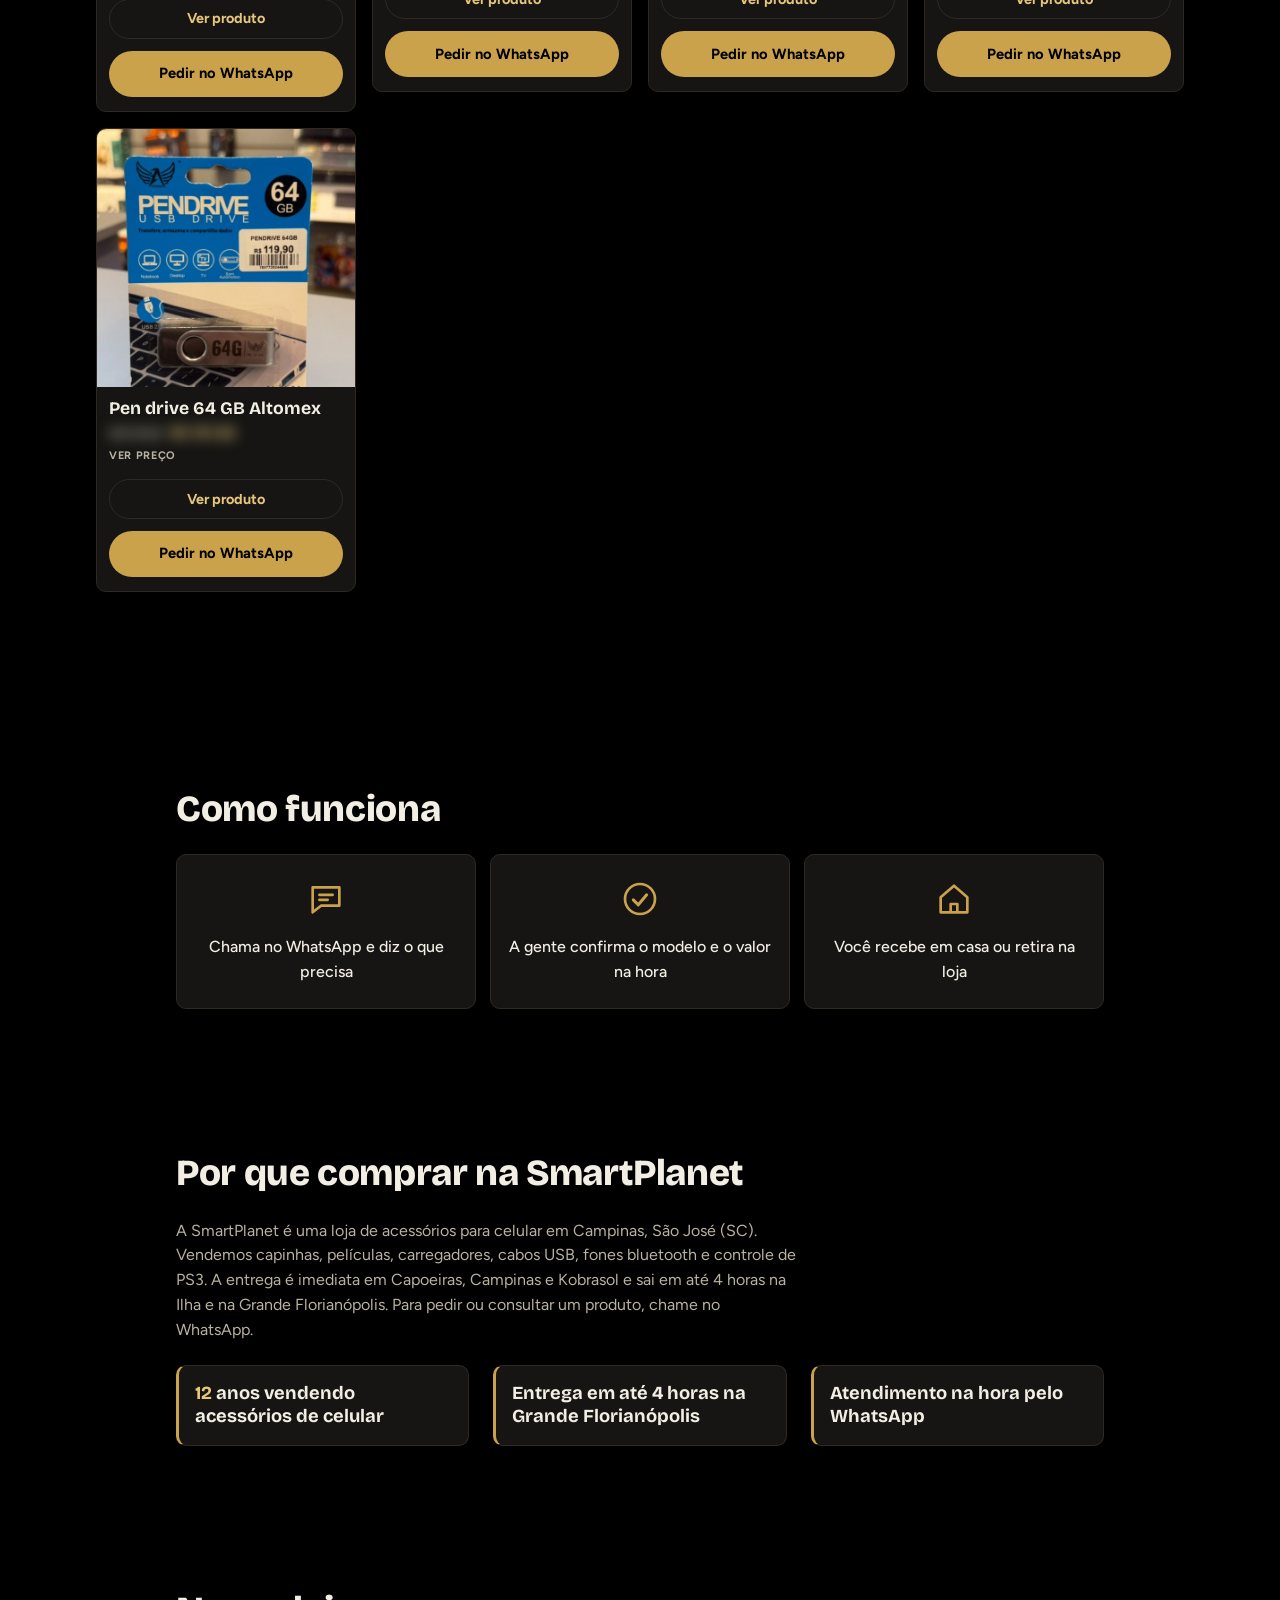
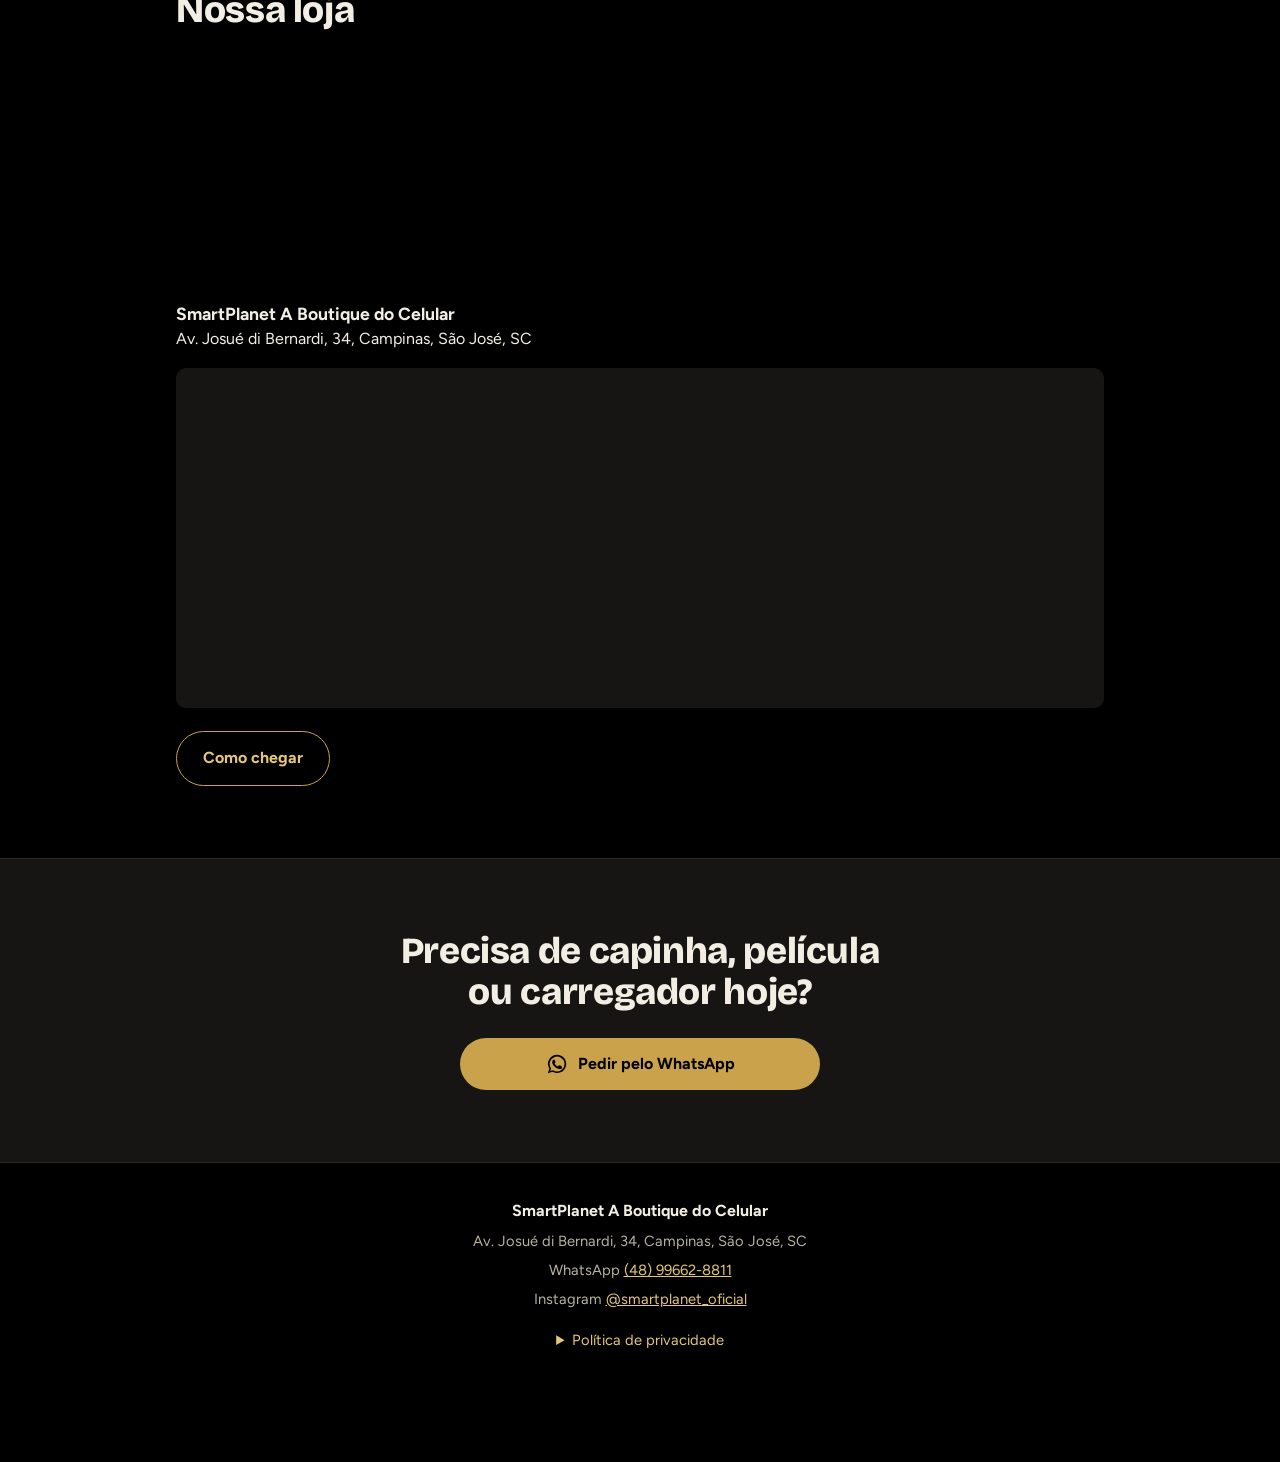
==== commit 2d912ec3: "Publica a landing da SmartPlanet com video, desconto e pedido no WhatsApp. Co-authored-by: Cursor <c" ====
--- a/vitrine.html
+++ b/vitrine.html
@@ -2,17 +2,23 @@
 <html lang="pt-BR">
 <head>
 <meta charset="utf-8">
-<script>
-window.dataLayer = window.dataLayer || [];
-var GTM_ID = 'GTM-XXXXXXX';
-(function(w,d,s,l,i){
-  if(!/^GTM-[A-Z0-9]{4,}$/.test(i) || i==='GTM-'+'XXXXXXX') return;
-  w[l].push({'gtm.start':new Date().getTime(),event:'gtm.js'});
-  var f=d.getElementsByTagName(s)[0], j=d.createElement(s);
-  j.async=true; j.src='https://www.googletagmanager.com/gtm.js?id='+i;
-  f.parentNode.insertBefore(j,f);
-})(window,document,'script','dataLayer',GTM_ID);
-</script>
+<meta name="viewport" content="width=device-width, initial-scale=1, minimum-scale=1, maximum-scale=1, user-scalable=no, viewport-fit=cover">
+<title>SmartPlanet | Acessórios para celular em São José, SC</title>
+<meta name="description" content="Capinhas, películas, carregadores, cabos e fones em São José, SC. Peça pelo WhatsApp e receba em até 4 horas na Grande Florianópolis.">
+<meta name="robots" content="index, follow, max-image-preview:large">
+<link rel="canonical" href="https://delivery.lojadeeletronicossaojose.com.br/vitrine">
+<meta name="theme-color" content="#000000">
+<meta name="color-scheme" content="dark">
+<link rel="icon" href="favicon.ico" sizes="any">
+<link rel="icon" href="favicon.svg" type="image/svg+xml">
+<link rel="apple-touch-icon" href="apple-touch-icon.png">
+<script>document.documentElement.className += " js"</script>
+<link rel="preconnect" href="https://fonts.googleapis.com">
+<link rel="preconnect" href="https://fonts.gstatic.com" crossorigin>
+<link href="https://fonts.googleapis.com/css2?family=Bricolage+Grotesque:opsz,wght@12..96,700;12..96,800&family=Figtree:wght@400;500;700&display=swap" rel="stylesheet">
+<link rel="stylesheet" href="css/style.css?v=13">
+
+<!-- Google tag (gtag.js) -->
 <script async src="https://www.googletagmanager.com/gtag/js?id=AW-18541289170"></script>
 <script>
   window.dataLayer = window.dataLayer || [];
@@ -21,200 +27,56 @@
 
   gtag('config', 'AW-18541289170');
 </script>
-<meta name="viewport" content="width=device-width, initial-scale=1, minimum-scale=1, maximum-scale=1, user-scalable=no, viewport-fit=cover">
-<title>SmartPlanet | Acessórios para celular em São José, SC</title>
-<link rel="icon" href="/favicon.ico" sizes="48x48">
-<link rel="icon" href="/favicon.svg" type="image/svg+xml">
-<link rel="icon" href="/favicon-96x96.png" type="image/png" sizes="96x96">
-<link rel="apple-touch-icon" href="/apple-touch-icon.png">
-<meta name="description" content="Capinhas, películas, carregadores, cabos e fones em São José, SC. Peça pelo WhatsApp e receba em até 4 horas na Grande Florianópolis.">
-<meta name="robots" content="index, follow, max-image-preview:large">
-<link rel="canonical" href="https://delivery.lojadeeletronicossaojose.com.br/vitrine">
-<meta name="theme-color" content="#000000">
-<meta name="color-scheme" content="dark">
-<meta property="og:type" content="website">
-<meta property="og:locale" content="pt_BR">
-<meta property="og:site_name" content="SmartPlanet A Boutique do Celular">
-<meta property="og:title" content="SmartPlanet | Acessórios para celular em São José, SC">
-<meta property="og:description" content="Capinhas, películas, carregadores, cabos e fones em São José, SC. Peça pelo WhatsApp e receba em até 4 horas na Grande Florianópolis.">
-<meta property="og:url" content="https://delivery.lojadeeletronicossaojose.com.br/vitrine">
-<meta property="og:image" content="https://delivery.lojadeeletronicossaojose.com.br/fachada-smartplanet-sao-jose.webp">
-<meta property="og:image:width" content="800">
-<meta property="og:image:height" content="600">
-<meta property="og:image:alt" content="Fachada da loja SmartPlanet em Campinas, São José">
-<meta name="twitter:card" content="summary_large_image">
-<link rel="preconnect" href="https://fonts.googleapis.com">
-<link rel="preconnect" href="https://fonts.gstatic.com" crossorigin>
-<link href="https://fonts.googleapis.com/css2?family=Bricolage+Grotesque:opsz,wght@12..96,700;12..96,800&family=Figtree:wght@400;500;700&display=swap" rel="stylesheet">
-
-<style>
-:root{
-  --preto:#000;
-  --grafite:#161513;
-  --linha:#2e2a22;
-  --ouro:#c9a24b;
-  --ouro-claro:#e6c77a;
-  --texto:#f3eee3;
-  --texto-suave:#b9b2a2;
-  --raio:10px;
-  --borda-seg:max(16px, env(safe-area-inset-left, 0px));
-}
-*,*::before,*::after{box-sizing:border-box}
-html{-webkit-text-size-adjust:100%;scroll-behavior:smooth;touch-action:pan-x pan-y}
-body{margin:0;background:var(--preto);color:var(--texto);font:400 1rem/1.55 Figtree,system-ui,-apple-system,"Segoe UI",Roboto,sans-serif;padding-bottom:env(safe-area-inset-bottom,0px)}
-img{display:block;max-width:100%;height:auto}
-a{color:inherit}
-h1,h2,h3{font-family:"Bricolage Grotesque",Figtree,system-ui,sans-serif;line-height:1.12;margin:0;text-wrap:balance}
-p{margin:0}
-:focus-visible{outline:3px solid var(--ouro-claro);outline-offset:3px}
-.wrap{width:100%;max-width:960px;margin-inline:auto;padding-inline:var(--borda-seg)}
-section{padding-block:clamp(40px,8vw,72px)}
-h2{font-size:clamp(1.6rem,5.5vw,2.3rem);font-weight:800;letter-spacing:-.01em;margin-bottom:24px}
-
-.btn{display:inline-flex;align-items:center;justify-content:center;gap:10px;min-height:52px;padding:14px 26px;border-radius:999px;background:var(--ouro);color:#000;font-weight:700;font-size:1rem;text-decoration:none;text-align:center;border:0;cursor:pointer;transition:background .15s}
-.btn:hover{background:var(--ouro-claro)}
-.btn svg{width:22px;height:22px;flex:none}
-.btn.sec{background:transparent;color:var(--ouro-claro);border:1.5px solid var(--ouro)}
-.btn.sec:hover{background:rgba(201,162,75,.12)}
-.btn.peq{min-height:46px;padding:10px 12px;font-size:.92rem;width:100%}
-
-.topo{padding-top:20px;padding-bottom:clamp(32px,7vw,64px);text-align:center}
-.logo{display:inline-block;margin-bottom:28px;min-height:44px}
-.logo img{height:52px;width:auto;margin-inline:auto}
-.logo span{font:800 1.5rem "Bricolage Grotesque",sans-serif;color:var(--ouro)}
-.topo h1{font-size:clamp(2rem,8.4vw,3.4rem);font-weight:800;letter-spacing:-.02em;max-width:18ch;margin-inline:auto}
-.topo .sub{font-size:clamp(1.02rem,3.6vw,1.2rem);color:var(--texto-suave);max-width:40ch;margin:16px auto 26px}
-.topo .btn{width:100%;max-width:360px}
-.foto{background:linear-gradient(135deg,#1d1a14,#0c0b09);border:1px solid var(--linha);border-radius:var(--raio);overflow:hidden}
-.topo .foto{margin-top:32px;aspect-ratio:4/3}
-.foto img{width:100%;height:100%;object-fit:cover}
-
-.faixa{background:var(--ouro);color:#000;text-align:center;padding:16px var(--borda-seg);font:800 clamp(1.05rem,4.2vw,1.5rem)/1.2 "Bricolage Grotesque",sans-serif}
-
-.grade{display:grid;grid-template-columns:repeat(2,1fr);gap:12px;margin:0;padding:0;list-style:none}
-.card{background:var(--grafite);border:1px solid var(--linha);border-radius:var(--raio);overflow:hidden;display:flex;flex-direction:column}
-.card .foto{aspect-ratio:1;border:0;border-radius:0}
-.carrossel{display:flex;overflow-x:auto;scroll-snap-type:x mandatory;scrollbar-width:none;overscroll-behavior-x:contain}
-.carrossel::-webkit-scrollbar{display:none}
-.carrossel img{flex:0 0 88%;scroll-snap-align:start}
-.carrossel img:first-child{margin-right:0}
-.card .info{padding:12px 12px 14px;display:flex;flex-direction:column;gap:4px;flex:1}
-.card h3{font-size:1.05rem;font-weight:700}
-.preco{color:var(--ouro-claro);font-weight:700;font-size:.95rem;margin-bottom:10px}
-.card .btn{margin-top:auto}
-.extra{margin-top:22px;color:var(--texto-suave);text-align:center}
-.extra a{color:var(--ouro-claro);font-weight:700}
-
-.rail-t{font-size:1.15rem;font-weight:700;margin:32px 0 12px}
-.rail{display:flex;gap:12px;overflow-x:auto;scroll-snap-type:x mandatory;scrollbar-width:none;list-style:none;margin:0 calc(var(--borda-seg)*-1);padding:0 var(--borda-seg) 4px}
-.rail::-webkit-scrollbar{display:none}
-.rail li{flex:0 0 150px;scroll-snap-align:start}
-.rail a{display:block;text-decoration:none}
-.rail img{width:100%;aspect-ratio:1;object-fit:cover;border-radius:var(--raio);border:1px solid var(--linha);background:var(--grafite)}
-.rail span{display:block;margin-top:8px;font-weight:500;font-size:.95rem}
-
-.passos{display:grid;gap:14px;margin:0;padding:0;list-style:none}
-.passos li{display:flex;gap:16px;align-items:center;background:var(--grafite);border:1px solid var(--linha);border-radius:var(--raio);padding:16px}
-.passos svg{width:40px;height:40px;flex:none;color:var(--ouro)}
-.passos p{font-weight:500}
-
-.motivos{display:grid;gap:14px}
-.resumo{color:var(--texto-suave);max-width:62ch;margin-bottom:22px}
-.motivos p{background:var(--grafite);border:1px solid var(--linha);border-left:3px solid var(--ouro);border-radius:var(--raio);padding:16px;font:700 1.15rem/1.3 "Bricolage Grotesque",sans-serif}
-
-.loja-fotos{display:grid;grid-template-columns:1fr 1fr;gap:12px;margin-bottom:20px}
-.loja-fotos .foto{aspect-ratio:4/3}
-.loja-fotos .foto:last-child{grid-column:1/-1;aspect-ratio:16/9}
-.endereco{font-style:normal;margin-bottom:16px}
-.endereco strong{display:block;font-size:1.1rem}
-.mapa{width:100%;height:260px;border:0;border-radius:var(--raio);margin-bottom:16px;background:var(--grafite)}
-
-.final{text-align:center;background:var(--grafite);border-block:1px solid var(--linha)}
-.final h2{max-width:20ch;margin-inline:auto}
-.final .btn{width:100%;max-width:360px}
-
-footer{padding:36px var(--borda-seg) 110px;text-align:center;color:var(--texto-suave);font-size:.92rem}
-footer .wrap{display:grid;gap:6px;padding:0}
-footer strong{color:var(--texto);font-size:1rem}
-footer a{color:var(--ouro-claro)}
-details{margin-top:12px;text-align:left}
-summary{cursor:pointer;color:var(--ouro-claro);text-align:center}
-details p{margin-top:10px;max-width:60ch;margin-inline:auto}
-
-[data-msg]{cursor:pointer;-webkit-tap-highlight-color:rgba(201,162,75,.28)}
-:not(a)[data-msg]{-webkit-user-select:none;user-select:none}
-.card[data-msg],.passos li[data-msg]{transition:border-color .15s}
-.card[data-msg]:hover,.passos li[data-msg]:hover{border-color:var(--ouro)}
-h1[data-msg]:active,h2[data-msg]:active,.sub[data-msg]:active,.faixa[data-msg]:active,.resumo[data-msg]:active,.card[data-msg]:active,.passos li[data-msg]:active,.motivos p[data-msg]:active,.foto[data-msg]:active{opacity:.82}
-.logo[data-msg]{cursor:pointer}
-
-.flutua{position:fixed;right:max(16px,env(safe-area-inset-right,0px));bottom:max(16px,env(safe-area-inset-bottom,0px));z-index:50;width:60px;height:60px;border-radius:50%;background:var(--ouro);color:#000;display:grid;place-items:center;box-shadow:0 4px 18px rgba(0,0,0,.6),0 0 0 2px #000}
-.flutua svg{width:32px;height:32px}
-.flutua:hover{background:var(--ouro-claro)}
-
-@media (min-width:640px){
-  .rail{display:grid;grid-template-columns:repeat(4,1fr);gap:16px;overflow:visible;margin:0;padding:0}
-  .grade{grid-template-columns:repeat(3,1fr);gap:16px}
-  .card h3{font-size:1.1rem}
-  .passos{grid-template-columns:repeat(3,1fr)}
-  .passos li{flex-direction:column;text-align:center;padding:24px 16px}
-  .motivos{grid-template-columns:repeat(3,1fr);gap:24px}
-  .loja-fotos{grid-template-columns:repeat(3,1fr);gap:16px}
-  .loja-fotos .foto:last-child{grid-column:auto;aspect-ratio:4/3}
-  .mapa{height:340px}
-  .topo .foto{aspect-ratio:16/9}
-}
-@media (prefers-reduced-motion:reduce){html{scroll-behavior:auto}.btn{transition:none}}
-</style>
+
 <script type="application/ld+json">
 {
- "@context": "https://schema.org",
- "@graph": [
-  {
-   "@type": "WebSite",
-   "@id": "https://delivery.lojadeeletronicossaojose.com.br/#site",
-   "url": "https://delivery.lojadeeletronicossaojose.com.br/",
-   "name": "SmartPlanet A Boutique do Celular",
-   "inLanguage": "pt-BR"
-  },
-  {
-   "@type": "Store",
-   "@id": "https://delivery.lojadeeletronicossaojose.com.br/#loja",
-   "name": "SmartPlanet A Boutique do Celular",
-   "url": "https://delivery.lojadeeletronicossaojose.com.br/vitrine",
-   "description": "Loja de acessórios para celular: capinhas, películas, carregadores, cabos USB, fones bluetooth e controle de PS3.",
-   "telephone": "+55 48 99662-8811",
-   "image": [
-    "https://delivery.lojadeeletronicossaojose.com.br/fachada-smartplanet-sao-jose.webp",
-    "https://delivery.lojadeeletronicossaojose.com.br/loja-smartplanet-corredor.webp"
-   ],
-   "address": {
-    "@type": "PostalAddress",
-    "streetAddress": "Av. Josué di Bernardi, 34, Campinas",
-    "addressLocality": "São José",
-    "addressRegion": "SC",
-    "addressCountry": "BR"
-   },
-   "areaServed": [
-    "São José",
-    "Florianópolis",
-    "Grande Florianópolis"
-   ],
-   "sameAs": [
-    "https://instagram.com/smartplanet_oficial"
-   ]
-  }
- ]
+  "@context": "https://schema.org",
+  "@graph": [
+    {
+      "@type": "WebSite",
+      "@id": "https://delivery.lojadeeletronicossaojose.com.br/#site",
+      "url": "https://delivery.lojadeeletronicossaojose.com.br/",
+      "name": "SmartPlanet A Boutique do Celular",
+      "inLanguage": "pt-BR"
+    },
+    {
+      "@type": "Store",
+      "@id": "https://delivery.lojadeeletronicossaojose.com.br/#loja",
+      "name": "SmartPlanet A Boutique do Celular",
+      "url": "https://delivery.lojadeeletronicossaojose.com.br/vitrine",
+      "description": "Loja de acessórios para celular: capinhas, películas, carregadores, cabos USB, fones bluetooth e controle de PS3.",
+      "telephone": "+55 48 99662-8811",
+      "image": [
+        "https://delivery.lojadeeletronicossaojose.com.br/img/fachada-smartplanet-sao-jose.webp",
+        "https://delivery.lojadeeletronicossaojose.com.br/img/loja-smartplanet-corredor.webp"
+      ],
+      "address": {
+        "@type": "PostalAddress",
+        "streetAddress": "Av. Josué di Bernardi, 34, Campinas",
+        "addressLocality": "São José",
+        "addressRegion": "SC",
+        "addressCountry": "BR"
+      },
+      "areaServed": ["São José", "Florianópolis", "Grande Florianópolis"],
+      "sameAs": ["https://instagram.com/smartplanet_oficial"]
+    }
+  ]
 }
 </script>
 </head>
 <body>
-<noscript><iframe src="https://www.googletagmanager.com/ns.html?id=GTM-XXXXXXX" height="0" width="0" style="display:none;visibility:hidden"></iframe></noscript>
+<div class="progresso" aria-hidden="true"></div>
+<div class="cenario" aria-hidden="true">
+  <svg viewBox="0 0 800 800" fill="none" stroke="#c9a24b" stroke-width="1.2">
+    <g transform="rotate(-18 400 400)"><path id="o1" d="M20 400a380 120 0 1 0 760 0a380 120 0 1 0-760 0"/><circle r="8" fill="#e6c77a" stroke="none"><animateMotion dur="22s" repeatCount="indefinite"><mpath href="#o1"/></animateMotion></circle></g>
+    <g transform="rotate(24 400 400)" opacity=".7"><path id="o2" d="M60 400a340 190 0 1 0 680 0a340 190 0 1 0-680 0"/><circle r="5" fill="#c9a24b" stroke="none"><animateMotion dur="30s" repeatCount="indefinite" keyPoints="1;0" keyTimes="0;1" calcMode="linear"><mpath href="#o2"/></animateMotion></circle></g>
+  </svg>
+</div>
 
 <svg width="0" height="0" style="position:absolute" aria-hidden="true">
-  <symbol id="i-wa" viewBox="0 0 24 24"><path fill="currentColor" d="M12.04 2a9.9 9.9 0 0 0-8.4 15.1L2 22l5.05-1.6A9.9 9.9 0 1 0 12.04 2Zm0 18.1c-1.5 0-2.9-.4-4.1-1.1l-.3-.2-3 .9.9-2.9-.2-.3a8.1 8.1 0 1 1 6.7 3.6Zm4.5-6c-.2-.1-1.5-.7-1.7-.8-.2-.1-.4-.1-.6.1l-.8 1c-.1.2-.3.2-.5.1-1.5-.7-2.5-1.3-3.4-2.9-.3-.5.3-.5.8-1.5.1-.2 0-.3 0-.5l-.8-1.8c-.2-.5-.4-.4-.6-.4h-.5c-.2 0-.5.1-.7.3-.7.8-1 1.600-1 2.600.1 1.100.6 2.200 1.300 3.100 1.200 1.600 2.700 2.900 4.600 3.600 1.700.6 2.300.6 3.100.5.500-.1 1.500-.6 1.700-1.200.2-.6.2-1.100.2-1.200-.1-.1-.3-.2-.5-.3Z"/></symbol>
-  <symbol id="i-chat" viewBox="0 0 24 24"><path fill="none" stroke="currentColor" stroke-width="1.6" stroke-linejoin="round" d="M4 5h16v11H9l-5 4V5Z"/><path stroke="currentColor" stroke-width="1.6" stroke-linecap="round" d="M8 9.500h8M8 12.500h5"/></symbol>
-  <symbol id="i-ok" viewBox="0 0 24 24"><circle cx="12" cy="12" r="9" fill="none" stroke="currentColor" stroke-width="1.6"/><path fill="none" stroke="currentColor" stroke-width="1.8" stroke-linecap="round" stroke-linejoin="round" d="m8 12.500 3 3 5-6"/></symbol>
+  <symbol id="i-wa" viewBox="0 0 24 24"><path fill="currentColor" d="M12.04 2a9.9 9.9 0 0 0-8.4 15.1L2 22l5.05-1.6A9.9 9.9 0 1 0 12.04 2Zm0 18.1c-1.5 0-2.9-.4-4.1-1.1l-.3-.2-3 .9.9-2.9-.2-.3a8.1 8.1 0 1 1 6.7 3.6Zm4.5-6c-.2-.1-1.5-.7-1.7-.8-.2-.1-.4-.1-.6.1l-.8 1c-.1.2-.3.2-.5.1-1.5-.7-2.5-1.3-3.4-2.9-.3-.5.3-.5.8-1.5.1-.2 0-.3 0-.5l-.8-1.8c-.2-.5-.4-.4-.6-.4h-.5c-.2 0-.5.1-.7.3-.7.8-1 1.6-1 2.6.1 1.1.6 2.2 1.3 3.1 1.2 1.6 2.7 2.9 4.6 3.6 1.7.6 2.3.6 3.1.5.5-.1 1.5-.6 1.7-1.2.2-.6.2-1.1.2-1.2-.1-.1-.3-.2-.5-.3Z"/></symbol>
+  <symbol id="i-chat" viewBox="0 0 24 24"><path fill="none" stroke="currentColor" stroke-width="1.6" stroke-linejoin="round" d="M4 5h16v11H9l-5 4V5Z"/><path stroke="currentColor" stroke-width="1.6" stroke-linecap="round" d="M8 9.5h8M8 12.5h5"/></symbol>
+  <symbol id="i-ok" viewBox="0 0 24 24"><circle cx="12" cy="12" r="9" fill="none" stroke="currentColor" stroke-width="1.6"/><path fill="none" stroke="currentColor" stroke-width="1.8" stroke-linecap="round" stroke-linejoin="round" d="m8 12.5 3 3 5-6"/></symbol>
   <symbol id="i-casa" viewBox="0 0 24 24"><path fill="none" stroke="currentColor" stroke-width="1.6" stroke-linejoin="round" d="M4 11 12 4l8 7v9H4v-9Z"/><path fill="none" stroke="currentColor" stroke-width="1.6" stroke-linejoin="round" d="M10 20v-5h4v5"/></symbol>
 </svg>
 
@@ -225,76 +87,451 @@
   <h1>Acessórios pro seu celular com entrega rápida em São José e Grande Florianópolis</h1>
   <p class="sub">Capinhas, películas, carregadores e fones. Peça pelo WhatsApp e receba em até 4 horas.</p>
   <a class="btn" data-msg="Olá! Vi o site da SmartPlanet e quero fazer um pedido." href="https://wa.me/5548996628811?text=Ol%C3%A1%21%20Vi%20o%20site%20da%20SmartPlanet%20e%20quero%20fazer%20um%20pedido."><svg aria-hidden="true"><use href="#i-wa"/></svg>Pedir pelo WhatsApp</a>
-  <div class="foto">
-    <img src="/loja-smartplanet-corredor.webp" alt="Corredor da loja SmartPlanet com carregadores, capinhas e películas" width="1200" height="900" fetchpriority="high">
-  </div>
+  <video class="topo-video" id="topo-video" autoplay muted playsinline preload="auto" disablepictureinpicture disableremoteplayback controlslist="nodownload nofullscreen noremoteplayback noplaybackrate" aria-hidden="true" tabindex="-1">
+    <source src="video/loja.mp4?v=4" type="video/mp4">
+  </video>
+  <script>
+    (function () {
+      var video = document.getElementById("topo-video");
+      if (!video) return;
+      video.controls = false;
+      video.muted = true;
+      video.defaultMuted = true;
+      video.playsInline = true;
+      video.autoplay = true;
+      video.loop = false;
+      var promessa = video.play();
+      if (promessa && promessa.catch) promessa.catch(function () {});
+    })();
+  </script>
 </header>
 
 <div class="faixa">Entrega imediata em Campinas, Kobrasol e Capoeiras</div>
 
+<section class="infinito" aria-label="Destaques da loja">
+  <p class="infinito-t">Destaques</p>
+  <div class="infinito-janela">
+    <ul class="esteira"></ul>
+  </div>
+</section>
+
 <main>
-<section class="wrap" id="produtos">
-  <h2>Mais vendidos</h2>
-  <ul class="grade">
-    <li><article class="card">
-      <div class="foto carrossel" tabindex="0" aria-label="Fotos de carregadores para iPhone, deslize para o lado">
-        <img src="/carregador-iphone-lightning-60w.webp" alt="Carregador completo para iPhone com cabo Lightning, 60W" width="600" height="600" loading="lazy">
-        <img src="/carregador-iphone-usb-c-30w.webp" alt="Carregador completo USB-C 30W para iPhone 16 Pro" width="600" height="600" loading="lazy">
-      </div>
-      <div class="info"><h3>Carregador iPhone</h3><p class="preco">a partir de R$X</p>
-        <a class="btn peq" data-msg="Olá! Vi no site e quero o carregador de iPhone." href="https://wa.me/5548996628811?text=Ol%C3%A1%21%20Vi%20no%20site%20e%20quero%20o%20carregador%20de%20iPhone.">Pedir no WhatsApp</a></div>
-    </article></li>
-    <li><article class="card">
-      <div class="foto carrossel" tabindex="0" aria-label="Fotos de cabos USB, deslize para o lado">
-        <img src="/cabo-usb-a-tipo-c.webp" alt="Cabo de dados rápido USB para Tipo-C" width="600" height="600" loading="lazy">
-        <img src="/cabo-tipo-c-lightning.webp" alt="Cabos de carregamento turbo Tipo-C para Tipo-C e Tipo-C para Lightning" width="600" height="600" loading="lazy">
-        <img src="/cabo-tipo-c-1-metro-60w.webp" alt="Cabo Tipo-C para Tipo-C de 1 metro, 60W" width="600" height="600" loading="lazy">
-      </div>
-      <div class="info"><h3>Cabo USB</h3><p class="preco">a partir de R$X</p>
-        <a class="btn peq" data-msg="Olá! Vi no site e quero o cabo USB." href="https://wa.me/5548996628811?text=Ol%C3%A1%21%20Vi%20no%20site%20e%20quero%20o%20cabo%20USB.">Pedir no WhatsApp</a></div>
-    </article></li>
-    <li><article class="card">
-      <div class="foto"><img src="/fones-bluetooth-loja.webp" alt="Fones bluetooth e fones sem fio na parede da loja" width="500" height="500" loading="lazy"></div>
-      <div class="info"><h3>Fone bluetooth</h3><p class="preco">a partir de R$X</p>
-        <a class="btn peq" data-msg="Olá! Vi no site e quero o fone bluetooth." href="https://wa.me/5548996628811?text=Ol%C3%A1%21%20Vi%20no%20site%20e%20quero%20o%20fone%20bluetooth.">Pedir no WhatsApp</a></div>
-    </article></li>
-    <li><article class="card">
-      <div class="foto carrossel" tabindex="0" aria-label="Fotos de capinhas de iPhone, deslize para o lado">
-        <img src="/capinha-iphone-magsafe-azul.webp" alt="Capinha transparente com borda azul e anel MagSafe para iPhone" width="600" height="600" loading="lazy">
-        <img src="/capinha-iphone-preta-brilhantes.webp" alt="Capinha preta com brilhantes para iPhone" width="600" height="600" loading="lazy">
-        <img src="/capinha-iphone-transparente-grafite.webp" alt="Capinha transparente com borda grafite para iPhone" width="600" height="600" loading="lazy">
-        <img src="/capinha-iphone-transparente-anel-preto.webp" alt="Capinha transparente com anel MagSafe preto para iPhone" width="600" height="600" loading="lazy">
-      </div>
-      <div class="info"><h3>Capinha iPhone</h3><p class="preco">a partir de R$X</p>
-        <a class="btn peq" data-msg="Olá! Vi no site e quero a capinha de iPhone." href="https://wa.me/5548996628811?text=Ol%C3%A1%21%20Vi%20no%20site%20e%20quero%20a%20capinha%20de%20iPhone.">Pedir no WhatsApp</a></div>
-    </article></li>
-    <li><article class="card">
-      <div class="foto"><img src="/mural-capinhas-loja.webp" alt="Mural de capinhas da loja SmartPlanet" width="480" height="480" loading="lazy"></div>
-      <div class="info"><h3>Capinha Android</h3><p class="preco">a partir de R$X</p>
-        <a class="btn peq" data-msg="Olá! Vi no site e quero a capinha de Android." href="https://wa.me/5548996628811?text=Ol%C3%A1%21%20Vi%20no%20site%20e%20quero%20a%20capinha%20de%20Android.">Pedir no WhatsApp</a></div>
-    </article></li>
-    <li><article class="card">
-      <div class="foto"><img src="/mural-peliculas-loja.webp" alt="Mural de capas e películas da loja SmartPlanet" width="480" height="480" loading="lazy"></div>
-      <div class="info"><h3>Película</h3><p class="preco">a partir de R$X</p>
-        <a class="btn peq" data-msg="Olá! Vi no site e quero a película." href="https://wa.me/5548996628811?text=Ol%C3%A1%21%20Vi%20no%20site%20e%20quero%20a%20pel%C3%ADcula.">Pedir no WhatsApp</a></div>
-    </article></li>
-  </ul>
-  <p class="extra">Tem controle de PS3 e outros acessórios. <a data-msg="Olá! Vi no site e quero saber sobre outros acessórios." href="https://wa.me/5548996628811?text=Ol%C3%A1%21%20Vi%20no%20site%20e%20quero%20saber%20sobre%20outros%20acess%C3%B3rios.">Chama no WhatsApp e pergunta.</a></p>
-  <h3 class="rail-t">Outros acessórios</h3>
-  <ul class="rail">
-    <li><a data-msg="Olá! Vi no site e quero o power bank." href="https://wa.me/5548996628811?text=Ol%C3%A1%21%20Vi%20no%20site%20e%20quero%20o%20power%20bank."><img src="/power-bank-portatil-cabos.webp" alt="Power bank portátil com cabos embutidos" width="480" height="480" loading="lazy"><span>Power bank</span></a></li>
-    <li><a data-msg="Olá! Vi no site e quero o power bank." href="https://wa.me/5548996628811?text=Ol%C3%A1%21%20Vi%20no%20site%20e%20quero%20o%20power%20bank."><img src="/power-bank-cabos-embutidos.webp" alt="Power bank de alta capacidade com quatro cabos" width="480" height="480" loading="lazy"><span>Power bank</span></a></li>
-    <li><a data-msg="Olá! Vi no site e quero o carregador veicular." href="https://wa.me/5548996628811?text=Ol%C3%A1%21%20Vi%20no%20site%20e%20quero%20o%20carregador%20veicular."><img src="/carregador-veicular-55w.webp" alt="Carregador veicular turbo 55W com três saídas" width="480" height="480" loading="lazy"><span>Carregador veicular</span></a></li>
-    <li><a data-msg="Olá! Vi no site e quero o carregador veicular." href="https://wa.me/5548996628811?text=Ol%C3%A1%21%20Vi%20no%20site%20e%20quero%20o%20carregador%20veicular."><img src="/carregador-veicular-48w.webp" alt="Carregador veicular turbo 48W com duas portas" width="480" height="480" loading="lazy"><span>Carregador veicular</span></a></li>
-    <li><a data-msg="Olá! Vi no site e quero o suporte para carro." href="https://wa.me/5548996628811?text=Ol%C3%A1%21%20Vi%20no%20site%20e%20quero%20o%20suporte%20para%20carro."><img src="/suporte-celular-carro-ventosa.webp" alt="Suporte universal de celular para carro com ventosa" width="480" height="480" loading="lazy"><span>Suporte para carro</span></a></li>
-    <li><a data-msg="Olá! Vi no site e quero o suporte para carro." href="https://wa.me/5548996628811?text=Ol%C3%A1%21%20Vi%20no%20site%20e%20quero%20o%20suporte%20para%20carro."><img src="/suporte-celular-carro-painel.webp" alt="Suporte veicular de celular com rotação 360 graus" width="480" height="480" loading="lazy"><span>Suporte para carro</span></a></li>
-    <li><a data-msg="Olá! Vi no site e quero o suporte para moto." href="https://wa.me/5548996628811?text=Ol%C3%A1%21%20Vi%20no%20site%20e%20quero%20o%20suporte%20para%20moto."><img src="/suporte-celular-moto-retrovisor.webp" alt="Suporte de celular para moto fixado no retrovisor" width="480" height="480" loading="lazy"><span>Suporte para moto</span></a></li>
-    <li><a data-msg="Olá! Vi no site e quero o suporte magnético para painel." href="https://wa.me/5548996628811?text=Ol%C3%A1%21%20Vi%20no%20site%20e%20quero%20o%20suporte%20magn%C3%A9tico%20para%20painel."><img src="/suporte-magnetico-painel.webp" alt="Suporte magnético de celular para painel do carro" width="480" height="480" loading="lazy"><span>Suporte magnético</span></a></li>
-    <li><a data-msg="Olá! Vi no site e quero o suporte para moto." href="https://wa.me/5548996628811?text=Ol%C3%A1%21%20Vi%20no%20site%20e%20quero%20o%20suporte%20para%20moto."><img src="/suporte-moto-itblue.webp" alt="Suporte universal de celular para moto e bicicleta" width="480" height="480" loading="lazy"><span>Suporte para moto</span></a></li>
-    <li><a data-msg="Olá! Vi no site e quero o carregador turbo." href="https://wa.me/5548996628811?text=Ol%C3%A1%21%20Vi%20no%20site%20e%20quero%20o%20carregador%20turbo."><img src="/carregador-hmaston-140w.webp" alt="Carregador turbo 140W com três saídas" width="480" height="480" loading="lazy"><span>Carregador turbo</span></a></li>
-    <li><a data-msg="Olá! Vi no site e quero o carregador turbo Tipo-C." href="https://wa.me/5548996628811?text=Ol%C3%A1%21%20Vi%20no%20site%20e%20quero%20o%20carregador%20turbo%20Tipo-C."><img src="/carregador-hmaston-60w-tipo-c.webp" alt="Carregador turbo 60W com cabo Tipo-C" width="480" height="480" loading="lazy"><span>Carregador Tipo-C</span></a></li>
-    <li><a data-msg="Olá! Vi no site e quero o power bank." href="https://wa.me/5548996628811?text=Ol%C3%A1%21%20Vi%20no%20site%20e%20quero%20o%20power%20bank."><img src="/power-bank-eletro-visor.webp" alt="Power bank de alta capacidade com visor de carga" width="480" height="480" loading="lazy"><span>Power bank</span></a></li>
-  </ul>
+<section id="produtos">
+  <div class="wrap">
+  <h2>Produtos</h2>
+  <div class="uix">
+    <label class="busca">
+      <span>Buscar</span>
+      <input id="busca" type="search" placeholder="Nome, marca ou modelo" autocomplete="off">
+    </label>
+    <div class="filtros" role="group" aria-label="Categorias">
+      <button type="button" class="chip on" data-cat="todos">Todos</button>
+      <button type="button" class="chip" data-cat="energia">Carregadores</button>
+      <button type="button" class="chip" data-cat="cabos">Cabos</button>
+      <button type="button" class="chip" data-cat="power">Power banks</button>
+      <button type="button" class="chip" data-cat="carro">Carro e moto</button>
+      <button type="button" class="chip" data-cat="fones">Fones</button>
+      <button type="button" class="chip" data-cat="controles">Controles</button>
+      <button type="button" class="chip" data-cat="outros">Outros</button>
+    </div>
+    <label class="ordem">
+      <span>Ordenar</span>
+      <select id="ordem">
+        <option value="loja">Destaques da loja</option>
+        <option value="menor">Menor preço</option>
+        <option value="maior">Maior preço</option>
+        <option value="az">Nome</option>
+      </select>
+    </label>
+  </div>
+  <p class="contagem" id="contagem" aria-live="polite"></p>
+  <p class="vazio" id="vazio" hidden>Nenhum produto com essa busca. Tente outro nome ou outra categoria.</p>
+  </div>
+  <div class="wrap bloco" data-cat="energia">
+    <h3>Carregadores</h3>
+    <ul class="grade">
+      <li><article class="card">
+      <div class="foto"><img src="img/adaptador-hmaston-60w.jpg" alt="Adaptador turbo H'Maston 60W com USB-A e USB-C" width="600" height="800" loading="lazy"></div>
+      <div class="info"><h3>Adaptador turbo 60W H'Maston</h3><p class="preco">R$ 69,90</p>
+        <a class="btn peq" data-msg="Olá! Vi no site e quero o adaptador turbo 60W H'Maston, R$ 69,90." href="https://wa.me/5548996628811">Pedir no WhatsApp</a></div>
+    </article></li>
+      <li><article class="card">
+      <div class="foto"><img src="img/carregador-agold-40w.jpg" alt="Carregador completo a'Gold 40W com cabo Tipo-C" width="600" height="800" loading="lazy"></div>
+      <div class="info"><h3>Carregador completo 40W a'Gold</h3><p class="preco">R$ 49,90</p>
+        <a class="btn peq" data-msg="Olá! Vi no site e quero o carregador completo 40W a'Gold, R$ 49,90." href="https://wa.me/5548996628811">Pedir no WhatsApp</a></div>
+    </article></li>
+      <li><article class="card">
+      <div class="foto"><img src="img/adaptador-eletro-30w.jpg" alt="Adaptador turbo Eletro 30W" width="600" height="800" loading="lazy"></div>
+      <div class="info"><h3>Adaptador turbo 30W Eletro</h3><p class="preco">R$ 39,90</p>
+        <a class="btn peq" data-msg="Olá! Vi no site e quero o adaptador turbo 30W Eletro, R$ 39,90." href="https://wa.me/5548996628811">Pedir no WhatsApp</a></div>
+    </article></li>
+      <li><article class="card">
+      <div class="foto"><img src="img/carregador-agold-iphone-16pro-30w.jpg" alt="Carregador completo a'Gold para iPhone 16 Pro, 30W, cabo USB-C" width="600" height="800" loading="lazy"></div>
+      <div class="info"><h3>Carregador iPhone 30W a'Gold</h3><p class="preco">R$ 69,90</p>
+        <a class="btn peq" data-msg="Olá! Vi no site e quero o carregador iPhone 30W a'Gold, R$ 69,90." href="https://wa.me/5548996628811">Pedir no WhatsApp</a></div>
+    </article></li>
+      <li><article class="card">
+      <div class="foto"><img src="img/adaptador-lehmox-45w.jpg" alt="Adaptador turbo Lehmox 45W" width="600" height="800" loading="lazy"></div>
+      <div class="info"><h3>Adaptador turbo 45W Lehmox</h3><p class="preco">R$ 49,90</p>
+        <a class="btn peq" data-msg="Olá! Vi no site e quero o adaptador turbo 45W Lehmox, R$ 49,90." href="https://wa.me/5548996628811">Pedir no WhatsApp</a></div>
+    </article></li>
+      <li><article class="card">
+      <div class="foto"><img src="img/carregador-hmaston-120w.jpg" alt="Carregador turbo H'Maston 120W com cabo Tipo-C" width="600" height="800" loading="lazy"></div>
+      <div class="info"><h3>Carregador turbo 120W H'Maston</h3><p class="preco">R$ 99,90</p>
+        <a class="btn peq" data-msg="Olá! Vi no site e quero o carregador turbo 120W H'Maston, R$ 99,90." href="https://wa.me/5548996628811">Pedir no WhatsApp</a></div>
+    </article></li>
+      <li><article class="card">
+      <div class="foto"><img src="img/carregador-hmaston-lightning-60w.jpg" alt="Carregador completo H'Maston para iPhone com cabo Lightning, 60W" width="600" height="800" loading="lazy"></div>
+      <div class="info"><h3>Carregador iPhone Lightning 60W</h3><p class="preco">R$ 79,90</p>
+        <a class="btn peq" data-msg="Olá! Vi no site e quero o carregador iPhone Lightning 60W H'Maston, R$ 79,90." href="https://wa.me/5548996628811">Pedir no WhatsApp</a></div>
+    </article></li>
+      <li><article class="card">
+      <div class="foto"><img src="img/carregador-hmaston-tipo-c-60w.jpg" alt="Carregador completo H'Maston Tipo-C, 60W" width="600" height="800" loading="lazy"></div>
+      <div class="info"><h3>Carregador Tipo-C 60W H'Maston</h3><p class="preco">R$ 79,80</p>
+        <a class="btn peq" data-msg="Olá! Vi no site e quero o carregador Tipo-C 60W H'Maston, R$ 79,80." href="https://wa.me/5548996628811">Pedir no WhatsApp</a></div>
+    </article></li>
+    </ul>
+  </div>
+  <div class="wrap bloco" data-cat="cabos">
+    <h3>Cabos</h3>
+    <ul class="grade">
+      <li><article class="card">
+      <div class="foto"><img src="img/cabo-kaidi-tipo-c-2m.jpg" alt="Cabo Kaidi Tipo-C para Tipo-C de 2 metros, PD 60W" width="600" height="800" loading="lazy"></div>
+      <div class="info"><h3>Cabo Tipo-C 2 m Kaidi</h3><p class="preco">R$ 29,90</p>
+        <a class="btn peq" data-msg="Olá! Vi no site e quero o cabo Tipo-C de 2 metros Kaidi, R$ 29,90." href="https://wa.me/5548996628811">Pedir no WhatsApp</a></div>
+    </article></li>
+      <li><article class="card">
+      <div class="foto"><img src="img/cabo-kaidi-lightning-2m.jpg" alt="Cabo Kaidi Tipo-C para Lightning de 2 metros, PD 30W" width="600" height="800" loading="lazy"></div>
+      <div class="info"><h3>Cabo Lightning 2 m Kaidi</h3><p class="preco">R$ 29,90</p>
+        <a class="btn peq" data-msg="Olá! Vi no site e quero o cabo Lightning de 2 metros Kaidi, R$ 29,90." href="https://wa.me/5548996628811">Pedir no WhatsApp</a></div>
+    </article></li>
+      <li><article class="card">
+      <div class="foto"><img src="img/cabo-agold-tipo-c-60w.jpg" alt="Cabo a'Gold Tipo-C para Tipo-C, 60W, 1 metro" width="600" height="800" loading="lazy"></div>
+      <div class="info"><h3>Cabo Tipo-C 60W a'Gold</h3><p class="preco">R$ 39,90</p>
+        <a class="btn peq" data-msg="Olá! Vi no site e quero o cabo Tipo-C 60W a'Gold, R$ 39,90." href="https://wa.me/5548996628811">Pedir no WhatsApp</a></div>
+    </article></li>
+      <li><article class="card">
+      <div class="foto"><img src="img/cabo-agold-usbc-lightning-30w.jpg" alt="Cabo a'Gold USB-C para Lightning, 30W" width="600" height="800" loading="lazy"></div>
+      <div class="info"><h3>Cabo USB-C Lightning 30W</h3><p class="preco">R$ 29,90</p>
+        <a class="btn peq" data-msg="Olá! Vi no site e quero o cabo USB-C para Lightning 30W a'Gold, R$ 29,90." href="https://wa.me/5548996628811">Pedir no WhatsApp</a></div>
+    </article></li>
+      <li><article class="card">
+      <div class="foto"><img src="img/cabo-auxiliar-tomate.jpg" alt="Cabo auxiliar P2 Tomate de 3,5 mm" width="600" height="800" loading="lazy"></div>
+      <div class="info"><h3>Cabo auxiliar P2 Tomate</h3><p class="preco">R$ 19,90</p>
+        <a class="btn peq" data-msg="Olá! Vi no site e quero o cabo auxiliar P2 Tomate, R$ 19,90." href="https://wa.me/5548996628811">Pedir no WhatsApp</a></div>
+    </article></li>
+    </ul>
+  </div>
+  <aside class="pausa">
+    <p>Peça no WhatsApp. A gente confirma o modelo e separa na hora.</p>
+  </aside>
+  <section class="galeria" aria-label="Mais da loja">
+    <div class="galeria-grade">
+      <article class="peca peca-hero">
+        <img src="img/capinha-iphone-magsafe-azul.webp" alt="Capinha MagSafe azul para iPhone" width="800" height="800" loading="lazy">
+        <div>
+          <span>Capinhas</span>
+          <h3>MagSafe, transparente e com brilho</h3>
+          <p>Diz o modelo do iPhone no WhatsApp.</p>
+          <a class="btn peq" data-msg="Olá! Vi no site e quero uma capinha para iPhone." href="https://wa.me/5548996628811">Pedir no WhatsApp</a>
+        </div>
+      </article>
+      <article class="peca peca-legenda peca-moto">
+        <img src="img/suporte-celular-moto-retrovisor.webp" alt="Suporte de celular fixado no retrovisor da moto" width="800" height="800" loading="lazy">
+        <span>Para a moto</span>
+      </article>
+      <article class="peca peca-legenda peca-fones">
+        <img src="img/fones-bluetooth-loja.webp" alt="Fones bluetooth expostos na loja SmartPlanet" width="800" height="800" loading="lazy">
+        <span>Fones na loja</span>
+      </article>
+      <article class="peca peca-nota">
+        <span>Entrega</span>
+        <p>Em até 4 horas</p>
+      </article>
+      <article class="peca peca-trio">
+        <img src="img/capinha-iphone-preta-brilhantes.webp" alt="Capinha preta com brilhantes para iPhone" width="600" height="600" loading="lazy">
+        <img src="img/capinha-iphone-transparente-grafite.webp" alt="Capinha transparente grafite para iPhone" width="600" height="600" loading="lazy">
+        <img src="img/cabo-tipo-c-1-metro-60w.webp" alt="Cabo Tipo-C de 1 metro, 60W" width="600" height="600" loading="lazy">
+      </article>
+      <article class="peca peca-faixa">
+        <img src="img/loja-smartplanet-corredor.webp" alt="Corredor da loja SmartPlanet com carregadores e capinhas" width="1200" height="700" loading="lazy">
+        <div>
+          <span>Na loja</span>
+          <h3>Carregadores, capinhas e fones no mesmo corredor</h3>
+        </div>
+      </article>
+    </div>
+  </section>
+  <div class="wrap bloco" data-cat="power">
+    <h3>Power banks</h3>
+    <ul class="grade">
+      <li><article class="card">
+      <div class="foto"><img src="img/powerbank-espada-20000.jpg" alt="Power bank Espada de 20.000 mAh com cabos" width="600" height="800" loading="lazy"></div>
+      <div class="info"><h3>Power bank 20.000 mAh Espada</h3><p class="preco">R$ 169,90</p>
+        <a class="btn peq" data-msg="Olá! Vi no site e quero o power bank Espada de 20.000 mAh, R$ 169,90." href="https://wa.me/5548996628811">Pedir no WhatsApp</a></div>
+    </article></li>
+      <li><article class="card">
+      <div class="foto"><img src="img/powerbank-peining-10000.jpg" alt="Power bank Peining de 10.000 mAh com cabos embutidos" width="600" height="800" loading="lazy"></div>
+      <div class="info"><h3>Power bank 10.000 mAh Peining</h3><p class="preco">R$ 99,90</p>
+        <a class="btn peq" data-msg="Olá! Vi no site e quero o power bank Peining de 10.000 mAh, R$ 99,90." href="https://wa.me/5548996628811">Pedir no WhatsApp</a></div>
+    </article></li>
+      <li><article class="card">
+      <div class="foto"><img src="img/powerbank-eletro-30000.jpg" alt="Power bank Eletro de 30.000 mAh" width="600" height="800" loading="lazy"></div>
+      <div class="info"><h3>Power bank 30.000 mAh Eletro</h3><p class="preco">R$ 299,90</p>
+        <a class="btn peq" data-msg="Olá! Vi no site e quero o power bank Eletro de 30.000 mAh, R$ 299,90." href="https://wa.me/5548996628811">Pedir no WhatsApp</a></div>
+    </article></li>
+      <li><article class="card">
+      <div class="foto"><img src="img/powerbank-altomex-magsafe-5000.jpg" alt="Power bank magnético Altomex de 5.000 mAh" width="600" height="800" loading="lazy"></div>
+      <div class="info"><h3>Power bank MagSafe 5.000 Altomex</h3><p class="preco">R$ 79,90</p>
+        <a class="btn peq" data-msg="Olá! Vi no site e quero o power bank MagSafe 5.000 mAh Altomex, R$ 79,90." href="https://wa.me/5548996628811">Pedir no WhatsApp</a></div>
+    </article></li>
+      <li><article class="card">
+      <div class="foto"><img src="img/powerbank-altomex-5000.jpg" alt="Power bank Altomex de 5.000 mAh" width="600" height="800" loading="lazy"></div>
+      <div class="info"><h3>Power bank 5.000 mAh Altomex</h3><p class="preco">R$ 59,90</p>
+        <a class="btn peq" data-msg="Olá! Vi no site e quero o power bank Altomex de 5.000 mAh, R$ 59,90." href="https://wa.me/5548996628811">Pedir no WhatsApp</a></div>
+    </article></li>
+      <li><article class="card">
+      <div class="foto"><img src="img/powerbank-ifeiyun-magsafe-10000.jpg" alt="Power bank magnético I-Feiyun de 10.000 mAh" width="600" height="800" loading="lazy"></div>
+      <div class="info"><h3>Power bank MagSafe 10.000 I-Feiyun</h3><p class="preco">R$ 119,90</p>
+        <a class="btn peq" data-msg="Olá! Vi no site e quero o power bank MagSafe 10.000 mAh I-Feiyun, R$ 119,90." href="https://wa.me/5548996628811">Pedir no WhatsApp</a></div>
+    </article></li>
+    </ul>
+  </div>
+  <div class="wrap bloco" data-cat="carro">
+    <h3>Carro e moto</h3>
+    <ul class="grade">
+      <li><article class="card">
+      <div class="foto"><img src="img/suporte-moto-hmaston-retrovisor.jpg" alt="Suporte de celular H'Maston para retrovisor de moto" width="600" height="800" loading="lazy"></div>
+      <div class="info"><h3>Suporte moto retrovisor H'Maston</h3><p class="preco">R$ 49,90</p>
+        <a class="btn peq" data-msg="Olá! Vi no site e quero o suporte de moto para retrovisor H'Maston, R$ 49,90." href="https://wa.me/5548996628811">Pedir no WhatsApp</a></div>
+    </article></li>
+      <li><article class="card">
+      <div class="foto"><img src="img/suporte-bmax-saida-ar.jpg" alt="Suporte veicular B-Max para saída de ar" width="600" height="800" loading="lazy"></div>
+      <div class="info"><h3>Suporte saída de ar B-Max</h3><p class="preco">R$ 39,90</p>
+        <a class="btn peq" data-msg="Olá! Vi no site e quero o suporte veicular de saída de ar B-Max, R$ 39,90." href="https://wa.me/5548996628811">Pedir no WhatsApp</a></div>
+    </article></li>
+      <li><article class="card">
+      <div class="foto"><img src="img/suporte-itblue-ventosa.jpg" alt="Suporte veicular IT-Blue com ventosa" width="600" height="800" loading="lazy"></div>
+      <div class="info"><h3>Suporte ventosa IT-Blue</h3><p class="preco">R$ 39,90</p>
+        <a class="btn peq" data-msg="Olá! Vi no site e quero o suporte veicular com ventosa IT-Blue, R$ 39,90." href="https://wa.me/5548996628811">Pedir no WhatsApp</a></div>
+    </article></li>
+      <li><article class="card">
+      <div class="foto"><img src="img/carregador-veicular-lelong-48w.jpg" alt="Carregador veicular turbo Lelong 48W" width="600" height="800" loading="lazy"></div>
+      <div class="info"><h3>Carregador veicular 48W Lelong</h3><p class="preco">R$ 39,90</p>
+        <a class="btn peq" data-msg="Olá! Vi no site e quero o carregador veicular 48W Lelong, R$ 39,90." href="https://wa.me/5548996628811">Pedir no WhatsApp</a></div>
+    </article></li>
+      <li><article class="card">
+      <div class="foto"><img src="img/carregador-veicular-hmaston-87w.jpg" alt="Carregador veicular H'Maston 87,5W" width="600" height="800" loading="lazy"></div>
+      <div class="info"><h3>Carregador veicular 87,5W H'Maston</h3><p class="preco">R$ 59,90</p>
+        <a class="btn peq" data-msg="Olá! Vi no site e quero o carregador veicular 87,5W H'Maston, R$ 59,90." href="https://wa.me/5548996628811">Pedir no WhatsApp</a></div>
+    </article></li>
+      <li><article class="card">
+      <div class="foto"><img src="img/suporte-oberon.jpg" alt="Suporte automotivo Oberon para smartphone" width="600" height="800" loading="lazy"></div>
+      <div class="info"><h3>Suporte veicular Oberon</h3><p class="preco">R$ 29,90</p>
+        <a class="btn peq" data-msg="Olá! Vi no site e quero o suporte veicular Oberon, R$ 29,90." href="https://wa.me/5548996628811">Pedir no WhatsApp</a></div>
+    </article></li>
+      <li><article class="card">
+      <div class="foto"><img src="img/suporte-bmax-bmg83.jpg" alt="Suporte veicular B-Max com rotação 360 graus" width="600" height="800" loading="lazy"></div>
+      <div class="info"><h3>Suporte veicular B-Max</h3><p class="preco">R$ 49,90</p>
+        <a class="btn peq" data-msg="Olá! Vi no site e quero o suporte veicular B-Max, R$ 49,90." href="https://wa.me/5548996628811">Pedir no WhatsApp</a></div>
+    </article></li>
+      <li><article class="card">
+      <div class="foto"><img src="img/carregador-veicular-55w.jpg" alt="Carregador veicular 55W com três saídas" width="600" height="800" loading="lazy"></div>
+      <div class="info"><h3>Carregador veicular 55W</h3><p class="preco">R$ 49,99</p>
+        <a class="btn peq" data-msg="Olá! Vi no site e quero o carregador veicular 55W, R$ 49,99." href="https://wa.me/5548996628811">Pedir no WhatsApp</a></div>
+    </article></li>
+      <li><article class="card">
+      <div class="foto"><img src="img/suporte-moto-impermeavel.jpg" alt="Suporte de celular impermeável para moto" width="600" height="800" loading="lazy"></div>
+      <div class="info"><h3>Suporte moto impermeável</h3><p class="preco">R$ 59,90</p>
+        <a class="btn peq" data-msg="Olá! Vi no site e quero o suporte de moto impermeável, R$ 59,90." href="https://wa.me/5548996628811">Pedir no WhatsApp</a></div>
+    </article></li>
+      <li><article class="card">
+      <div class="foto"><img src="img/suporte-magnetico-hmaston.jpg" alt="Suporte magnético H'Maston para painel do carro" width="600" height="800" loading="lazy"></div>
+      <div class="info"><h3>Suporte magnético H'Maston</h3><p class="preco">R$ 34,90</p>
+        <a class="btn peq" data-msg="Olá! Vi no site e quero o suporte magnético para painel H'Maston, R$ 34,90." href="https://wa.me/5548996628811">Pedir no WhatsApp</a></div>
+    </article></li>
+      <li><article class="card">
+      <div class="foto"><img src="img/suporte-moto-itblue.jpg" alt="Suporte universal IT-Blue para moto e bicicleta" width="600" height="800" loading="lazy"></div>
+      <div class="info"><h3>Suporte para moto IT-Blue</h3><p class="preco">R$ 79,90</p>
+        <a class="btn peq" data-msg="Olá! Vi no site e quero o suporte para moto IT-Blue, R$ 79,90." href="https://wa.me/5548996628811">Pedir no WhatsApp</a></div>
+    </article></li>
+      <li><article class="card">
+      <div class="foto"><img src="img/suporte-agold-saida-ar.jpg" alt="Suporte veicular a'Gold para saída de ar" width="600" height="800" loading="lazy"></div>
+      <div class="info"><h3>Suporte saída de ar a'Gold</h3><p class="preco">R$ 44,90</p>
+        <a class="btn peq" data-msg="Olá! Vi no site e quero o suporte veicular de saída de ar a'Gold, R$ 44,90." href="https://wa.me/5548996628811">Pedir no WhatsApp</a></div>
+    </article></li>
+      <li><article class="card">
+      <div class="foto"><img src="img/suporte-magnetico-agold.jpg" alt="Suporte magnético a'Gold para saída de ar" width="600" height="800" loading="lazy"></div>
+      <div class="info"><h3>Suporte magnético a'Gold</h3><p class="preco">R$ 29,90</p>
+        <a class="btn peq" data-msg="Olá! Vi no site e quero o suporte magnético a'Gold, R$ 29,90." href="https://wa.me/5548996628811">Pedir no WhatsApp</a></div>
+    </article></li>
+    </ul>
+  </div>
+  <aside class="pausa pausa-foto">
+    <img src="img/fachada-smartplanet-sao-jose.webp" alt="Fachada da loja SmartPlanet em Campinas, São José" width="1200" height="700" loading="lazy">
+    <p>Retira na loja ou recebe em até 4 horas.</p>
+  </aside>
+  <div class="wrap bloco" data-cat="fones">
+    <h3>Fones</h3>
+    <ul class="grade">
+      <li><article class="card">
+      <div class="foto"><img src="img/fone-lehmox-lef1003.jpg" alt="Fone de ouvido bluetooth Lehmox LEF-1003" width="600" height="800" loading="lazy"></div>
+      <div class="info"><h3>Fone bluetooth Lehmox LEF-1003</h3><p class="preco">R$ 69,90</p>
+        <a class="btn peq" data-msg="Olá! Vi no site e quero o fone bluetooth Lehmox LEF-1003, R$ 69,90." href="https://wa.me/5548996628811">Pedir no WhatsApp</a></div>
+    </article></li>
+      <li><article class="card">
+      <div class="foto"><img src="img/fone-jbl-everest-jb950.jpg" alt="Fone bluetooth JBL Everest JB950" width="600" height="800" loading="lazy"></div>
+      <div class="info"><h3>Fone bluetooth JBL Everest JB950</h3><p class="preco">R$ 69,90</p>
+        <a class="btn peq" data-msg="Olá! Vi no site e quero o fone bluetooth JBL Everest JB950, R$ 69,90." href="https://wa.me/5548996628811">Pedir no WhatsApp</a></div>
+    </article></li>
+      <li><article class="card">
+      <div class="foto"><img src="img/fone-redmi-airdots.jpg" alt="Fone bluetooth Redmi AirDots" width="600" height="800" loading="lazy"></div>
+      <div class="info"><h3>Fone bluetooth Redmi AirDots</h3><p class="preco">R$ 49,90</p>
+        <a class="btn peq" data-msg="Olá! Vi no site e quero o fone bluetooth Redmi AirDots, R$ 49,90." href="https://wa.me/5548996628811">Pedir no WhatsApp</a></div>
+    </article></li>
+      <li><article class="card">
+      <div class="foto"><img src="img/fone-jbl-wly720.jpg" alt="Fone bluetooth JBL com cancelamento de ruído" width="600" height="800" loading="lazy"></div>
+      <div class="info"><h3>Fone bluetooth JBL WLY-720</h3><p class="preco">R$ 99,90</p>
+        <a class="btn peq" data-msg="Olá! Vi no site e quero o fone bluetooth JBL WLY-720, R$ 99,90." href="https://wa.me/5548996628811">Pedir no WhatsApp</a></div>
+    </article></li>
+      <li><article class="card">
+      <div class="foto"><img src="img/fone-tws-hmaston-rs20.jpg" alt="Fone bluetooth TWS H'Maston RS20" width="600" height="800" loading="lazy"></div>
+      <div class="info"><h3>Fone bluetooth H'Maston RS20</h3><p class="preco">R$ 129,90</p>
+        <a class="btn peq" data-msg="Olá! Vi no site e quero o fone bluetooth H'Maston RS20, R$ 129,90." href="https://wa.me/5548996628811">Pedir no WhatsApp</a></div>
+    </article></li>
+      <li><article class="card">
+      <div class="foto"><img src="img/fone-kapbom-ka5313.jpg" alt="Fone de ouvido com fio Kapbom extra bass" width="600" height="800" loading="lazy"></div>
+      <div class="info"><h3>Fone com fio Kapbom KA-5313</h3><p class="preco">R$ 19,90</p>
+        <a class="btn peq" data-msg="Olá! Vi no site e quero o fone com fio Kapbom KA-5313, R$ 19,90." href="https://wa.me/5548996628811">Pedir no WhatsApp</a></div>
+    </article></li>
+      <li><article class="card">
+      <div class="foto"><img src="img/fone-osseo-hmaston.jpg" alt="Fone bluetooth de condução óssea H'Maston" width="600" height="800" loading="lazy"></div>
+      <div class="info"><h3>Fone bluetooth ósseo H'Maston</h3><p class="preco">R$ 99,90</p>
+        <a class="btn peq" data-msg="Olá! Vi no site e quero o fone bluetooth ósseo H'Maston, R$ 99,90." href="https://wa.me/5548996628811">Pedir no WhatsApp</a></div>
+    </article></li>
+      <li><article class="card">
+      <div class="foto"><img src="img/fone-lightning-hmaston.jpg" alt="Fone de ouvido com fio Lightning H'Maston" width="600" height="800" loading="lazy"></div>
+      <div class="info"><h3>Fone Lightning H'Maston</h3><p class="preco">R$ 29,90</p>
+        <a class="btn peq" data-msg="Olá! Vi no site e quero o fone com fio Lightning H'Maston, R$ 29,90." href="https://wa.me/5548996628811">Pedir no WhatsApp</a></div>
+    </article></li>
+      <li><article class="card">
+      <div class="foto"><img src="img/fone-conducao-ar-kaidi.jpg" alt="Fone bluetooth de condução de ar Kaidi KD-907" width="600" height="800" loading="lazy"></div>
+      <div class="info"><h3>Fone bluetooth condução de ar Kaidi</h3><p class="preco">R$ 69,90</p>
+        <a class="btn peq" data-msg="Olá! Vi no site e quero o fone bluetooth de condução de ar Kaidi, R$ 69,90." href="https://wa.me/5548996628811">Pedir no WhatsApp</a></div>
+    </article></li>
+      <li><article class="card">
+      <div class="foto"><img src="img/fone-tws-hmaston-bt53.jpg" alt="Fone bluetooth TWS H'Maston BT 5.3" width="600" height="800" loading="lazy"></div>
+      <div class="info"><h3>Fone bluetooth H'Maston BT 5.3</h3><p class="preco">R$ 99,90</p>
+        <a class="btn peq" data-msg="Olá! Vi no site e quero o fone bluetooth H'Maston BT 5.3, R$ 99,90." href="https://wa.me/5548996628811">Pedir no WhatsApp</a></div>
+    </article></li>
+      <li><article class="card">
+      <div class="foto"><img src="img/fone-tipo-c-agold.jpg" alt="Fone de ouvido com fio Tipo-C a'Gold" width="600" height="800" loading="lazy"></div>
+      <div class="info"><h3>Fone Tipo-C a'Gold</h3><p class="preco">R$ 29,90</p>
+        <a class="btn peq" data-msg="Olá! Vi no site e quero o fone com fio Tipo-C a'Gold, R$ 29,90." href="https://wa.me/5548996628811">Pedir no WhatsApp</a></div>
+    </article></li>
+      <li><article class="card">
+      <div class="foto"><img src="img/fone-lehmox-gatinho.jpg" alt="Fone bluetooth Lehmox com orelhas de gato e LED" width="600" height="800" loading="lazy"></div>
+      <div class="info"><h3>Fone bluetooth gatinho Lehmox</h3><p class="preco">R$ 79,90</p>
+        <a class="btn peq" data-msg="Olá! Vi no site e quero o fone bluetooth gatinho Lehmox, R$ 79,90." href="https://wa.me/5548996628811">Pedir no WhatsApp</a></div>
+    </article></li>
+    </ul>
+  </div>
+  <aside class="pausa">
+    <p>Fone, controle ou cabo: o pedido é pelo WhatsApp.</p>
+  </aside>
+  <div class="wrap bloco" data-cat="controles">
+    <h3>Controles</h3>
+    <ul class="grade">
+      <li><article class="card">
+      <div class="foto"><img src="img/controle-tvbox-lelong.jpg" alt="Controle remoto Lelong para TV Box" width="600" height="800" loading="lazy"></div>
+      <div class="info"><h3>Controle para TV Box Lelong</h3><p class="preco">R$ 19,90</p>
+        <a class="btn peq" data-msg="Olá! Vi no site e quero o controle para TV Box Lelong, R$ 19,90." href="https://wa.me/5548996628811">Pedir no WhatsApp</a></div>
+    </article></li>
+      <li><article class="card">
+      <div class="foto"><img src="img/controle-ps4-sem-fio.jpg" alt="Controle sem fio DualShock 4 para PS4" width="600" height="800" loading="lazy"></div>
+      <div class="info"><h3>Controle PS4 sem fio</h3><p class="preco">R$ 179,90</p>
+        <a class="btn peq" data-msg="Olá! Vi no site e quero o controle PS4 sem fio, R$ 179,90." href="https://wa.me/5548996628811">Pedir no WhatsApp</a></div>
+    </article></li>
+      <li><article class="card">
+      <div class="foto"><img src="img/controle-xbox-com-fio.jpg" alt="Controle com fio para Xbox XBO380" width="600" height="800" loading="lazy"></div>
+      <div class="info"><h3>Controle com fio Xbox</h3><p class="preco">R$ 99,90</p>
+        <a class="btn peq" data-msg="Olá! Vi no site e quero o controle com fio Xbox, R$ 99,90." href="https://wa.me/5548996628811">Pedir no WhatsApp</a></div>
+    </article></li>
+      <li><article class="card">
+      <div class="foto"><img src="img/controle-ps3-estampa.jpg" alt="Controle bluetooth DualShock 3 com estampa" width="600" height="800" loading="lazy"></div>
+      <div class="info"><h3>Controle bluetooth PS3 estampado</h3><p class="preco">R$ 99,90</p>
+        <a class="btn peq" data-msg="Olá! Vi no site e quero o controle bluetooth PS3 estampado, R$ 99,90." href="https://wa.me/5548996628811">Pedir no WhatsApp</a></div>
+    </article></li>
+      <li><article class="card">
+      <div class="foto"><img src="img/controle-lukton-celular.jpg" alt="Controle bluetooth Lukton para celular" width="600" height="800" loading="lazy"></div>
+      <div class="info"><h3>Controle bluetooth celular Lukton</h3><p class="preco">R$ 99,90</p>
+        <a class="btn peq" data-msg="Olá! Vi no site e quero o controle bluetooth para celular Lukton, R$ 99,90." href="https://wa.me/5548996628811">Pedir no WhatsApp</a></div>
+    </article></li>
+      <li><article class="card">
+      <div class="foto"><img src="img/controle-ultramax-g7.jpg" alt="Controle gamer para celular UltraMax G7 Pro" width="600" height="800" loading="lazy"></div>
+      <div class="info"><h3>Controle gamer celular UltraMax</h3><p class="preco">R$ 129,90</p>
+        <a class="btn peq" data-msg="Olá! Vi no site e quero o controle gamer para celular UltraMax, R$ 129,90." href="https://wa.me/5548996628811">Pedir no WhatsApp</a></div>
+    </article></li>
+      <li><article class="card">
+      <div class="foto"><img src="img/controle-lukton-ps4.jpg" alt="Controle bluetooth Lukton para PS4" width="600" height="800" loading="lazy"></div>
+      <div class="info"><h3>Controle bluetooth Lukton PS4</h3><p class="preco">R$ 119,90</p>
+        <a class="btn peq" data-msg="Olá! Vi no site e quero o controle bluetooth Lukton PS4, R$ 119,90." href="https://wa.me/5548996628811">Pedir no WhatsApp</a></div>
+    </article></li>
+    </ul>
+  </div>
+  <div class="wrap bloco" data-cat="outros">
+    <h3>Outros</h3>
+    <ul class="grade">
+      <li><article class="card">
+      <div class="foto"><img src="img/mini-teclado-lelong.jpg" alt="Mini teclado sem fio Lelong com touchpad" width="600" height="800" loading="lazy"></div>
+      <div class="info"><h3>Mini teclado sem fio Lelong</h3><p class="preco">R$ 49,90</p>
+        <a class="btn peq" data-msg="Olá! Vi no site e quero o mini teclado sem fio Lelong, R$ 49,90." href="https://wa.me/5548996628811">Pedir no WhatsApp</a></div>
+    </article></li>
+      <li><article class="card">
+      <div class="foto"><img src="img/repetidor-wifi-kapbom.jpg" alt="Repetidor de sinal Wi-Fi Kapbom" width="600" height="800" loading="lazy"></div>
+      <div class="info"><h3>Repetidor Wi-Fi Kapbom</h3><p class="preco">R$ 69,90</p>
+        <a class="btn peq" data-msg="Olá! Vi no site e quero o repetidor Wi-Fi Kapbom, R$ 69,90." href="https://wa.me/5548996628811">Pedir no WhatsApp</a></div>
+    </article></li>
+      <li><article class="card">
+      <div class="foto"><img src="img/fonte-tvbox-itblue-5v.jpg" alt="Fonte IT-Blue 5V para TV Box" width="600" height="800" loading="lazy"></div>
+      <div class="info"><h3>Fonte TV Box 5V IT-Blue</h3><p class="preco">R$ 19,90</p>
+        <a class="btn peq" data-msg="Olá! Vi no site e quero a fonte TV Box 5V IT-Blue, R$ 19,90." href="https://wa.me/5548996628811">Pedir no WhatsApp</a></div>
+    </article></li>
+      <li><article class="card">
+      <div class="foto"><img src="img/pendrive-agold-16gb.jpg" alt="Pen drive a'Gold de 16 GB" width="600" height="800" loading="lazy"></div>
+      <div class="info"><h3>Pen drive 16 GB a'Gold</h3><p class="preco">R$ 69,90</p>
+        <a class="btn peq" data-msg="Olá! Vi no site e quero o pen drive 16 GB a'Gold, R$ 69,90." href="https://wa.me/5548996628811">Pedir no WhatsApp</a></div>
+    </article></li>
+      <li><article class="card">
+      <div class="foto"><img src="img/receptor-bluetooth-peining.jpg" alt="Receptor bluetooth USB Peining para carro" width="600" height="800" loading="lazy"></div>
+      <div class="info"><h3>Receptor bluetooth USB Peining</h3><p class="preco">R$ 34,90</p>
+        <a class="btn peq" data-msg="Olá! Vi no site e quero o receptor bluetooth USB Peining, R$ 34,90." href="https://wa.me/5548996628811">Pedir no WhatsApp</a></div>
+    </article></li>
+      <li><article class="card">
+      <div class="foto"><img src="img/pendrive-altomex-32gb.jpg" alt="Pen drive Altomex de 32 GB" width="600" height="800" loading="lazy"></div>
+      <div class="info"><h3>Pen drive 32 GB Altomex</h3><p class="preco">R$ 89,90</p>
+        <a class="btn peq" data-msg="Olá! Vi no site e quero o pen drive 32 GB Altomex, R$ 89,90." href="https://wa.me/5548996628811">Pedir no WhatsApp</a></div>
+    </article></li>
+      <li><article class="card">
+      <div class="foto"><img src="img/hub-usb-c-4em1-altomex.jpg" alt="Adaptador hub USB-C 4 em 1 Altomex" width="600" height="800" loading="lazy"></div>
+      <div class="info"><h3>Hub USB-C 4 em 1 Altomex</h3><p class="preco">R$ 39,90</p>
+        <a class="btn peq" data-msg="Olá! Vi no site e quero o hub USB-C 4 em 1 Altomex, R$ 39,90." href="https://wa.me/5548996628811">Pedir no WhatsApp</a></div>
+    </article></li>
+      <li><article class="card">
+      <div class="foto"><img src="img/hub-usb-c-7em1.jpg" alt="Hub USB-C 7 em 1 com HDMI, SD e USB" width="600" height="800" loading="lazy"></div>
+      <div class="info"><h3>Hub USB-C 7 em 1</h3><p class="preco">R$ 69,90</p>
+        <a class="btn peq" data-msg="Olá! Vi no site e quero o hub USB-C 7 em 1, R$ 69,90." href="https://wa.me/5548996628811">Pedir no WhatsApp</a></div>
+    </article></li>
+      <li><article class="card">
+      <div class="foto"><img src="img/pendrive-altomex-64gb.jpg" alt="Pen drive Altomex de 64 GB" width="600" height="800" loading="lazy"></div>
+      <div class="info"><h3>Pen drive 64 GB Altomex</h3><p class="preco">R$ 119,90</p>
+        <a class="btn peq" data-msg="Olá! Vi no site e quero o pen drive 64 GB Altomex, R$ 119,90." href="https://wa.me/5548996628811">Pedir no WhatsApp</a></div>
+    </article></li>
+    </ul>
+  </div>
+  <div class="wrap">
+  <p class="extra">Não achou o modelo? <a data-msg="Olá! Vi no site e quero saber sobre outros acessórios." href="https://wa.me/5548996628811?text=Ol%C3%A1%21%20Vi%20no%20site%20e%20quero%20saber%20sobre%20outros%20acess%C3%B3rios.">Chama no WhatsApp e pergunta.</a></p>
+  </div>
 </section>
 
 <section class="wrap">
@@ -319,19 +556,19 @@
 <section class="wrap" id="loja">
   <h2>Nossa loja</h2>
   <div class="loja-fotos">
-    <div class="foto"><img src="/fachada-smartplanet-sao-jose.webp" alt="Fachada da loja SmartPlanet" width="800" height="600" loading="lazy"></div>
-    <div class="foto"><img src="/loja-smartplanet-capas-peliculas.webp" alt="Parede de capas e películas da loja SmartPlanet" width="800" height="600" loading="lazy"></div>
-    <div class="foto"><img src="/loja-smartplanet-linha-gamer.webp" alt="Linha gamer da SmartPlanet com controles, fones e teclados" width="1000" height="563" loading="lazy"></div>
+    <div class="foto"><img src="img/fachada-smartplanet-sao-jose.webp" alt="Fachada da loja SmartPlanet" width="800" height="600" loading="lazy"></div>
+    <div class="foto"><img src="img/loja-smartplanet-capas-peliculas.webp" alt="Parede de capas e películas da loja SmartPlanet" width="800" height="600" loading="lazy"></div>
+    <div class="foto"><img src="img/loja-smartplanet-linha-gamer.webp" alt="Linha gamer da SmartPlanet com controles, fones e teclados" width="1000" height="563" loading="lazy"></div>
   </div>
   <address class="endereco"><strong>SmartPlanet A Boutique do Celular</strong>Av. Josué di Bernardi, 34, Campinas, São José, SC</address>
-  <iframe class="mapa" title="Mapa da loja SmartPlanet" loading="lazy" referrerpolicy="no-referrer-when-downgrade" src="https://www.google.com/maps?q=Av.+Josu%C3%A9+di+Bernardi,+34,+Campinas,+S%C3%A3o+Jos%C3%A9,+SC&output=embed"></iframe>
-  <a class="btn sec" target="_blank" rel="noopener" href="https://www.google.com/maps/dir/?api=1&destination=Av.+Josu%C3%A9+di+Bernardi,+34,+Campinas,+S%C3%A3o+Jos%C3%A9,+SC">Como chegar</a>
+  <iframe class="mapa" title="Mapa da loja SmartPlanet" loading="lazy" referrerpolicy="no-referrer-when-downgrade" src="https://www.google.com/maps?q=Av.+Josu%C3%A9+di+Bernardi,+34,+Campinas,+S%C3%A3o+Jos%C3%A9,+SC&amp;output=embed"></iframe>
+  <a class="btn sec" target="_blank" rel="noopener" href="https://www.google.com/maps/dir/?api=1&amp;destination=Av.+Josu%C3%A9+di+Bernardi,+34,+Campinas,+S%C3%A3o+Jos%C3%A9,+SC">Como chegar</a>
 </section>
 
 <section class="final">
   <div class="wrap">
     <h2>Precisa de capinha, película ou carregador hoje?</h2>
-    <a class="btn" data-msg="Olá! Vi o site da SmartPlanet e quero fazer um pedido." href="https://wa.me/5548996628811?text=Ol%C3%A1%21%20Vi%20o%20site%20da%20SmartPlanet%20e%20quero%20fazer%20um%20pedido."><svg><use href="#i-wa"/></svg>Pedir pelo WhatsApp</a>
+    <a class="btn" data-msg="Olá! Vi o site da SmartPlanet e quero fazer um pedido." href="https://wa.me/5548996628811?text=Ol%C3%A1%21%20Vi%20o%20site%20da%20SmartPlanet%20e%20quero%20fazer%20um%20pedido."><svg aria-hidden="true"><use href="#i-wa"/></svg>Pedir pelo WhatsApp</a>
   </div>
 </section>
 </main>
@@ -344,84 +581,23 @@
     <span>Instagram <a target="_blank" rel="noopener" href="https://instagram.com/smartplanet_oficial">@smartplanet_oficial</a></span>
     <details id="privacidade">
       <summary>Política de privacidade</summary>
-      <p>Esta página não pede nem guarda dados pessoais. Quando você clica em um botão de WhatsApp, a conversa acontece no aplicativo e as informações que você enviar são usadas só para atender o seu pedido. Usamos o Google Tag Manager e ferramentas do Google (como o Google Ads) para medir quantas pessoas chegam até aqui e clicam nos botões, o que pode envolver cookies do Google. Você pode bloquear cookies nas configurações do seu navegador. Dúvidas sobre esta política: chame no WhatsApp.</p>
+      <p>Esta página não pede nem guarda dados pessoais. Quando você clica em um botão de WhatsApp, a conversa acontece no aplicativo e as informações que você enviar são usadas só para atender o seu pedido. Usamos o Google Ads para medir quantas pessoas chegam até aqui e clicam nos botões, o que pode envolver cookies do Google. Você pode bloquear cookies nas configurações do seu navegador. Dúvidas sobre esta política: chame no WhatsApp.</p>
     </details>
   </div>
 </footer>
 
 <a class="flutua" data-msg="Olá! Vi o site da SmartPlanet e quero fazer um pedido." href="https://wa.me/5548996628811?text=Ol%C3%A1%21%20Vi%20o%20site%20da%20SmartPlanet%20e%20quero%20fazer%20um%20pedido." aria-label="Pedir pelo WhatsApp"><svg aria-hidden="true"><use href="#i-wa"/></svg></a>
 
-<script>
-  var ADS_LABEL = '';
-  var WA = 'https://wa.me/5548996628811?text=';
-  var PADRAO = 'Olá! Vi o site da SmartPlanet e quero fazer um pedido.';
-  function q(sel){ return document.querySelectorAll(sel); }
-  function marcar(sel, msg){ q(sel).forEach(function(el){ if(!el.dataset.msg) el.dataset.msg = msg; }); }
-
-  q('.card').forEach(function(c){
-    var b = c.querySelector('[data-msg]');
-    if (b) c.dataset.msg = b.dataset.msg;
-  });
-
-  marcar('.topo > .foto', PADRAO);
-  marcar('.logo, .topo h1, .topo .sub, .resumo', PADRAO);
-  marcar('.faixa', 'Olá! Vi o site da SmartPlanet e quero fazer um pedido com entrega.');
-  marcar('.extra, .rail-t', 'Olá! Vi no site e quero saber sobre outros acessórios.');
-
-  var h2 = q('main h2');
-  var tit = [PADRAO,                                                                    // Mais vendidos
-             'Olá! Vi o site da SmartPlanet e quero saber como funciona o pedido.',     // Como funciona
-             PADRAO,                                                                    // Por que comprar
-             PADRAO,                                                                    // Nossa loja
-             PADRAO];                                                                   // Chamada final
-  h2.forEach(function(el,i){ el.dataset.msg = tit[i] || PADRAO; });
-
-  var passos = ['Olá! Vi o site da SmartPlanet e quero fazer um pedido.',
-                'Olá! Vi o site e quero confirmar o modelo e o valor de um produto.',
-                'Olá! Vi o site e quero receber em casa ou retirar na loja.'];
-  q('.passos li').forEach(function(el,i){ el.dataset.msg = passos[i] || PADRAO; });
-
-  var motivos = ['Olá! Vi o site da SmartPlanet e quero fazer um pedido.',
-                 'Olá! Vi o site e quero receber em até 4 horas. Preciso de:',
-                 PADRAO];
-  q('.motivos p').forEach(function(el,i){ el.dataset.msg = motivos[i] || PADRAO; });
-
-  marcar('.loja-fotos .foto', 'Olá! Vi o site da SmartPlanet e quero fazer um pedido.');
-
-  q('[data-msg]').forEach(function(el){
-    if (el.tagName === 'A') {
-      el.href = WA + encodeURIComponent(el.dataset.msg);
-      el.target = '_blank'; el.rel = 'noopener';
-    } else if (!/^(H1|H2|H3|P|SPAN)$/.test(el.tagName)) {
-      el.setAttribute('role', 'link');
-      if (!el.hasAttribute('tabindex')) el.tabIndex = 0;
-    }
-  });
-
-  function abrir(msg){
-    var a = document.createElement('a');
-    a.href = WA + encodeURIComponent(msg);
-    a.target = '_blank'; a.rel = 'noopener';
-    document.body.appendChild(a); a.click(); a.remove();
-  }
-  document.addEventListener('click', function(e){
-    var el = e.target.closest('[data-msg]');
-    if (!el) return;
-    window.dataLayer.push({event:'whatsapp_click', pagina:'vitrine', whatsapp_mensagem: el.dataset.msg, whatsapp_elemento: el.tagName.toLowerCase()});
-    if (ADS_LABEL && typeof gtag === 'function') gtag('event', 'conversion', {send_to: 'AW-18541289170/' + ADS_LABEL});
-    if (el.tagName !== 'A') abrir(el.dataset.msg);
-  });
-  document.addEventListener('keydown', function(e){
-    var el = e.target;
-    if ((e.key === 'Enter' || e.key === ' ') && el.dataset && el.dataset.msg && el.tagName !== 'A') {
-      e.preventDefault(); el.click();
-    }
-  });
-  ['gesturestart','gesturechange','gestureend'].forEach(function(t){
-    document.addEventListener(t, function(e){ e.preventDefault(); }, {passive:false});
-  });
-  document.addEventListener('touchmove', function(e){ if (e.touches.length > 1) e.preventDefault(); }, {passive:false});
-
-</script>
+<dialog class="folha" id="folha" aria-labelledby="folha-nome">
+  <button type="button" class="fechar" data-fecha>Fechar</button>
+  <div class="folha-foto"><img alt="" width="600" height="800"></div>
+  <div class="folha-info">
+    <h3 id="folha-nome"></h3>
+    <p class="preco" tabindex="0" role="button" aria-pressed="false" aria-label="Ver preço"><span class="valor"></span><span class="dica" aria-hidden="true">ver preço</span></p>
+    <a class="btn" href="https://wa.me/5548996628811"><svg aria-hidden="true"><use href="#i-wa"/></svg>Pedir no WhatsApp</a>
+  </div>
+</dialog>
+
+<script src="js/main.js?v=19"></script>
 </body>
 </html>
--- a/css/style.css
+++ b/css/style.css
@@ -0,0 +1,1504 @@
+:root {
+  --preto: #000;
+  --grafite: #161513;
+  --linha: #2e2a22;
+  --ouro: #c9a24b;
+  --ouro-claro: #e6c77a;
+  --texto: #f3eee3;
+  --texto-suave: #b9b2a2;
+  --raio: 10px;
+  --borda-seg: max(16px, env(safe-area-inset-left, 0px));
+}
+
+*,
+*::before,
+*::after {
+  box-sizing: border-box;
+}
+
+html {
+  -webkit-text-size-adjust: 100%;
+  scroll-behavior: smooth;
+  touch-action: pan-x pan-y;
+}
+
+body {
+  margin: 0;
+  background: var(--preto);
+  color: var(--texto);
+  font: 400 1rem/1.55 Figtree, system-ui, -apple-system, "Segoe UI", Roboto, sans-serif;
+  padding-bottom: env(safe-area-inset-bottom, 0px);
+  position: relative;
+}
+
+img {
+  display: block;
+  max-width: 100%;
+  height: auto;
+}
+
+a {
+  color: inherit;
+}
+
+h1,
+h2,
+h3 {
+  font-family: "Bricolage Grotesque", Figtree, system-ui, sans-serif;
+  line-height: 1.12;
+  margin: 0;
+  text-wrap: balance;
+}
+
+p {
+  margin: 0;
+}
+
+:focus-visible {
+  outline: 3px solid var(--ouro-claro);
+  outline-offset: 3px;
+}
+
+.wrap {
+  width: 100%;
+  max-width: 960px;
+  margin-inline: auto;
+  padding-inline: var(--borda-seg);
+}
+
+section {
+  padding-block: clamp(40px, 8vw, 72px);
+}
+
+h2 {
+  font-size: clamp(1.6rem, 5.5vw, 2.3rem);
+  font-weight: 800;
+  letter-spacing: -0.01em;
+  margin-bottom: 24px;
+}
+
+header,
+main,
+footer {
+  position: relative;
+  z-index: 1;
+}
+
+.btn {
+  display: inline-flex;
+  align-items: center;
+  justify-content: center;
+  gap: 10px;
+  min-height: 52px;
+  padding: 14px 26px;
+  border-radius: 999px;
+  background: var(--ouro);
+  color: #000;
+  font-weight: 700;
+  font-size: 1rem;
+  text-decoration: none;
+  text-align: center;
+  border: 0;
+  cursor: pointer;
+  transition: background 0.15s;
+  position: relative;
+  overflow: hidden;
+}
+
+.btn:hover {
+  background: var(--ouro-claro);
+}
+
+.btn svg {
+  width: 22px;
+  height: 22px;
+  flex: none;
+}
+
+.btn.sec {
+  background: transparent;
+  color: var(--ouro-claro);
+  border: 1.5px solid var(--ouro);
+}
+
+.btn.sec:hover {
+  background: rgba(201, 162, 75, 0.12);
+}
+
+.btn.peq {
+  min-height: 46px;
+  padding: 10px 12px;
+  font-size: 0.92rem;
+  width: 100%;
+}
+
+.btn:not(.sec)::after {
+  content: "";
+  position: absolute;
+  top: 0;
+  left: -60%;
+  width: 40%;
+  height: 100%;
+  background: linear-gradient(100deg, transparent, rgba(255, 255, 255, 0.6), transparent);
+  transform: skewX(-20deg);
+  animation: varre 4.2s ease-in-out infinite;
+  pointer-events: none;
+}
+
+.topo .btn,
+.final .btn {
+  animation: anel 2.6s ease-out infinite;
+}
+
+.topo {
+  padding-top: 20px;
+  padding-bottom: 16px;
+  text-align: center;
+}
+
+.logo {
+  display: inline-block;
+  margin-bottom: 28px;
+  min-height: 44px;
+}
+
+.logo img {
+  height: 52px;
+  width: auto;
+  margin-inline: auto;
+}
+
+.logo span {
+  font: 800 1.5rem "Bricolage Grotesque", sans-serif;
+  color: var(--ouro);
+}
+
+.topo h1 {
+  font-size: clamp(2rem, 8.4vw, 3.4rem);
+  font-weight: 800;
+  letter-spacing: -0.02em;
+  max-width: 18ch;
+  margin-inline: auto;
+  background: linear-gradient(100deg, #f3eee3 0%, #f3eee3 38%, #e6c77a 50%, #f3eee3 62%, #f3eee3 100%);
+  background-size: 250% 100%;
+  -webkit-background-clip: text;
+  background-clip: text;
+  -webkit-text-fill-color: transparent;
+  color: transparent;
+  animation: brilho 7s linear infinite;
+}
+
+.topo .sub {
+  font-size: clamp(1.02rem, 3.6vw, 1.2rem);
+  color: var(--texto-suave);
+  max-width: 40ch;
+  margin: 16px auto 26px;
+}
+
+.topo .btn {
+  width: 100%;
+  max-width: 360px;
+}
+
+.topo-video {
+  display: block;
+  width: 100%;
+  height: auto;
+  margin: 22px auto 0;
+  border-radius: var(--raio);
+  background: #000;
+  aspect-ratio: 16 / 9;
+  object-fit: cover;
+  pointer-events: none;
+  -webkit-user-select: none;
+  user-select: none;
+}
+
+.foto {
+  background: linear-gradient(135deg, #1d1a14, #0c0b09);
+  border: 1px solid var(--linha);
+  border-radius: var(--raio);
+  overflow: hidden;
+}
+
+.topo .foto {
+  margin-top: 32px;
+  aspect-ratio: 4 / 3;
+}
+
+.foto img {
+  width: 100%;
+  height: 100%;
+  object-fit: cover;
+}
+
+.topo > .foto img {
+  transform: scale(1.16) translate3d(0, var(--py, 0px), 0);
+  will-change: transform;
+}
+
+.faixa {
+  background: var(--ouro);
+  color: #000;
+  text-align: center;
+  padding: 16px var(--borda-seg);
+  font: 800 clamp(1.05rem, 4.2vw, 1.5rem) / 1.2 "Bricolage Grotesque", sans-serif;
+  overflow: hidden;
+  padding-inline: 0;
+}
+
+.trilho {
+  display: flex;
+  width: max-content;
+  animation: corre 24s linear infinite;
+}
+
+.trilho span {
+  white-space: nowrap;
+  padding: 0 28px;
+  display: flex;
+  align-items: center;
+}
+
+.trilho span::after {
+  content: "";
+  width: 9px;
+  height: 9px;
+  border-radius: 50%;
+  background: #000;
+  margin-left: 56px;
+}
+
+.infinito {
+  position: relative;
+  overflow: hidden;
+  padding: 22px 0 28px;
+  background:
+    radial-gradient(420px 180px at 15% 50%, rgba(201, 162, 75, 0.16), transparent 70%),
+    #000;
+}
+
+.infinito-t {
+  margin: 0 0 12px;
+  padding-inline: var(--borda-seg);
+  font: 800 0.78rem/1 Figtree, system-ui, sans-serif;
+  letter-spacing: 0.14em;
+  text-transform: uppercase;
+  color: var(--ouro-claro);
+}
+
+.infinito-janela {
+  overflow: hidden;
+  -webkit-mask-image: linear-gradient(90deg, transparent, #000 7%, #000 93%, transparent);
+  mask-image: linear-gradient(90deg, transparent, #000 7%, #000 93%, transparent);
+}
+
+.esteira {
+  display: flex;
+  gap: 14px;
+  width: max-content;
+  margin: 0;
+  padding: 6px 0 10px;
+  list-style: none;
+}
+
+.infinito.gira .esteira {
+  animation: esteira 46s linear infinite;
+}
+
+.esteira > li {
+  width: 210px;
+  flex: none;
+}
+
+.infinito .foto {
+  position: relative;
+}
+
+.infinito .foto::after {
+  content: "";
+  position: absolute;
+  inset: 0;
+  background: linear-gradient(105deg, transparent 32%, rgba(255, 244, 214, 0.55) 50%, transparent 68%);
+  transform: translateX(-130%);
+  pointer-events: none;
+}
+
+.infinito.gira .foto::after {
+  animation: reluz 5.2s ease-in-out infinite;
+}
+
+.infinito .esteira > li:nth-child(2n) .foto::after {
+  animation-delay: 1.6s;
+}
+
+.infinito .esteira > li:nth-child(3n) .foto::after {
+  animation-delay: 2.8s;
+}
+
+.grade {
+  display: grid;
+  grid-template-columns: repeat(2, 1fr);
+  gap: 12px;
+  margin: 0;
+  padding: 0;
+  list-style: none;
+}
+
+.card {
+  background: var(--grafite);
+  border: 1px solid var(--linha);
+  border-radius: var(--raio);
+  overflow: hidden;
+  display: flex;
+  flex-direction: column;
+  position: relative;
+}
+
+.card::before {
+  content: "";
+  position: absolute;
+  inset: 0;
+  z-index: 2;
+  pointer-events: none;
+  opacity: 0;
+  transition: opacity 0.3s;
+  background: radial-gradient(240px circle at var(--mx, 50%) var(--my, 0%), rgba(201, 162, 75, 0.22), transparent 65%);
+}
+
+.card:hover::before,
+.card.toque::before {
+  opacity: 1;
+}
+
+.card .foto {
+  aspect-ratio: 1;
+  border: 0;
+  border-radius: 0;
+}
+
+.card .foto img {
+  transition: transform 0.7s cubic-bezier(0.2, 0.7, 0.2, 1);
+}
+
+.card:hover .foto img {
+  transform: scale(1.06);
+}
+
+.carrossel {
+  display: flex;
+  overflow-x: auto;
+  scroll-snap-type: x mandatory;
+  scrollbar-width: none;
+  overscroll-behavior-x: contain;
+}
+
+.carrossel::-webkit-scrollbar {
+  display: none;
+}
+
+.carrossel img {
+  flex: 0 0 88%;
+  scroll-snap-align: start;
+}
+
+.carrossel img:first-child {
+  margin-right: 0;
+}
+
+.card .info {
+  padding: 12px 12px 14px;
+  display: flex;
+  flex-direction: column;
+  gap: 4px;
+  flex: 1;
+}
+
+.card h3 {
+  font-size: 1.05rem;
+  font-weight: 700;
+}
+
+.preco {
+  color: var(--ouro-claro);
+  font-weight: 700;
+  font-size: 0.95rem;
+  margin-bottom: 10px;
+  display: inline-flex;
+  flex-direction: column;
+  align-items: flex-start;
+  gap: 2px;
+  width: fit-content;
+  cursor: pointer;
+}
+
+.preco .valores {
+  display: inline-flex;
+  align-items: baseline;
+  gap: 8px;
+  filter: blur(7px);
+  transition: filter 0.28s ease;
+  user-select: none;
+}
+
+.preco .de {
+  text-decoration: line-through;
+  color: var(--texto-suave);
+  font-weight: 500;
+  font-size: 0.82rem;
+}
+
+.preco .por {
+  color: var(--ouro-claro);
+}
+
+.preco .dica {
+  font-size: 0.68rem;
+  font-weight: 700;
+  letter-spacing: 0.06em;
+  text-transform: uppercase;
+  color: var(--texto-suave);
+}
+
+.preco.aberto .valores,
+.folha .preco.aberto .valores {
+  filter: none;
+  user-select: text;
+}
+
+.preco.aberto .dica {
+  display: none;
+}
+
+@media (hover: hover) and (pointer: fine) {
+  .card:hover .preco .valores,
+  .card:focus-within .preco .valores {
+    filter: none;
+    user-select: text;
+  }
+
+  .card:hover .preco .dica,
+  .card:focus-within .preco .dica {
+    display: none;
+  }
+}
+
+.uix {
+  display: grid;
+  gap: 12px;
+  margin-bottom: 14px;
+}
+
+.busca,
+.ordem {
+  display: grid;
+  gap: 6px;
+  font-size: 0.78rem;
+  font-weight: 700;
+  letter-spacing: 0.04em;
+  text-transform: uppercase;
+  color: var(--texto-suave);
+}
+
+.busca input,
+.ordem select {
+  min-height: 48px;
+  border-radius: 999px;
+  border: 1px solid var(--linha);
+  background: var(--grafite);
+  color: var(--texto);
+  font: 500 1rem/1.2 Figtree, system-ui, sans-serif;
+  padding: 0 16px;
+  text-transform: none;
+  letter-spacing: 0;
+}
+
+.filtros {
+  display: flex;
+  gap: 8px;
+  overflow-x: auto;
+  scrollbar-width: none;
+  margin-inline: calc(var(--borda-seg) * -1);
+  padding-inline: var(--borda-seg);
+  padding-bottom: 2px;
+}
+
+.filtros::-webkit-scrollbar {
+  display: none;
+}
+
+.chip {
+  flex: none;
+  min-height: 40px;
+  padding: 8px 14px;
+  border-radius: 999px;
+  border: 1px solid var(--linha);
+  background: transparent;
+  color: var(--texto);
+  font: 700 0.92rem/1 Figtree, system-ui, sans-serif;
+  cursor: pointer;
+}
+
+.chip.on {
+  background: var(--ouro);
+  border-color: var(--ouro);
+  color: #000;
+}
+
+.contagem {
+  margin: 0 0 12px;
+  color: var(--texto-suave);
+  font-size: 0.92rem;
+}
+
+.vazio {
+  text-align: center;
+  color: var(--texto-suave);
+  margin-top: 8px;
+}
+
+.mais {
+  display: flex;
+  width: fit-content;
+  margin: 18px auto 0;
+}
+
+.detalhe {
+  margin-top: auto;
+  margin-bottom: 8px;
+  min-height: 40px;
+  padding: 8px 14px;
+  border-radius: 999px;
+  border: 1px solid var(--linha);
+  background: transparent;
+  color: var(--ouro-claro);
+  font: 700 0.9rem/1 Figtree, system-ui, sans-serif;
+  cursor: pointer;
+}
+
+.detalhe:hover {
+  border-color: var(--ouro);
+}
+
+@media (hover: hover) and (pointer: fine) {
+  .js.inclina .grade .card.rv.on:hover {
+    transform: perspective(900px) rotateX(var(--ry, 0deg)) rotateY(var(--rx, 0deg));
+  }
+}
+
+.folha {
+  position: fixed;
+  top: 50%;
+  left: 50%;
+  transform: translate(-50%, -50%);
+  width: min(560px, calc(100vw - 24px));
+  height: fit-content;
+  max-height: min(92vh, 820px);
+  margin: 0;
+  padding: 0;
+  border: 1px solid var(--linha);
+  border-radius: 16px;
+  background: var(--grafite);
+  color: var(--texto);
+  overflow: auto;
+}
+
+.folha::backdrop {
+  background: rgba(0, 0, 0, 0.72);
+}
+
+.folha-foto img {
+  width: 100%;
+  height: min(42vh, 280px);
+  object-fit: cover;
+}
+
+.folha-info {
+  display: flex;
+  flex-direction: column;
+  align-items: flex-start;
+  gap: 8px;
+  padding: 16px 16px 20px;
+}
+
+.folha h3 {
+  font-size: 1.35rem;
+}
+
+.fechar {
+  position: absolute;
+  top: 10px;
+  right: 10px;
+  z-index: 2;
+  min-height: 40px;
+  padding: 8px 14px;
+  border-radius: 999px;
+  border: 0;
+  background: #000;
+  color: var(--texto);
+  font: 700 0.9rem Figtree, system-ui, sans-serif;
+  cursor: pointer;
+}
+
+.folha:not([open]) {
+  display: none;
+}
+
+@media (min-width: 720px) {
+  .folha {
+    display: grid;
+    grid-template-columns: 1fr 1fr;
+    width: min(860px, calc(100vw - 32px));
+  }
+
+  .folha[open] {
+    display: grid;
+  }
+
+  .folha-foto img {
+    height: 100%;
+    min-height: 320px;
+  }
+
+  .folha-info {
+    justify-content: center;
+    padding: 28px 24px;
+  }
+}
+
+.card {
+  cursor: pointer;
+}
+
+.card .btn {
+  margin-top: 0;
+}
+
+.galeria .peca,
+.pausa {
+  cursor: pointer;
+}
+
+.extra {
+  margin-top: 28px;
+  color: var(--texto-suave);
+  text-align: center;
+}
+
+.extra a {
+  color: var(--ouro-claro);
+  font-weight: 700;
+}
+
+.bloco {
+  margin-top: 36px;
+}
+
+.bloco > h3 {
+  font-size: 1.35rem;
+  font-weight: 800;
+  margin-bottom: 14px;
+}
+
+.pausa {
+  margin: 40px 0 8px;
+  padding: 48px var(--borda-seg);
+  text-align: center;
+  background: var(--grafite);
+  border-block: 1px solid var(--linha);
+}
+
+.pausa p {
+  max-width: 16ch;
+  margin-inline: auto;
+  font-family: "Bricolage Grotesque", Figtree, system-ui, sans-serif;
+  font-size: clamp(1.7rem, 4.5vw, 2.6rem);
+  font-weight: 800;
+  line-height: 1.02;
+  letter-spacing: -0.03em;
+}
+
+.pausa-foto {
+  padding: 0 0 8px;
+  background: #000;
+}
+
+.pausa-foto img {
+  width: 100%;
+  max-height: 420px;
+  object-fit: cover;
+}
+
+.pausa-foto p {
+  padding-top: 28px;
+  max-width: 14ch;
+}
+
+.galeria {
+  padding: 28px var(--borda-seg) 8px;
+}
+
+.galeria-grade {
+  display: grid;
+  grid-template-columns: 1fr 1fr;
+  gap: 12px;
+  max-width: 1120px;
+  margin-inline: auto;
+}
+
+.peca {
+  position: relative;
+  overflow: hidden;
+  border-radius: var(--raio);
+  border: 1px solid var(--linha);
+  background: var(--grafite);
+  min-height: 160px;
+}
+
+.peca img {
+  width: 100%;
+  height: 100%;
+  object-fit: cover;
+}
+
+.peca-hero {
+  grid-column: 1 / -1;
+  display: grid;
+  min-height: 0;
+}
+
+.peca-hero img {
+  aspect-ratio: 4 / 3;
+  height: auto;
+}
+
+.peca-hero div {
+  display: flex;
+  flex-direction: column;
+  align-items: flex-start;
+  gap: 8px;
+  padding: 16px;
+}
+
+.peca-hero h3,
+.peca-faixa h3 {
+  font-size: 1.35rem;
+}
+
+.peca span {
+  color: var(--ouro-claro);
+  font-size: 0.72rem;
+  font-weight: 700;
+  letter-spacing: 0.08em;
+  text-transform: uppercase;
+}
+
+.peca p {
+  color: var(--texto-suave);
+}
+
+.peca-legenda {
+  min-height: 220px;
+}
+
+.peca-legenda img {
+  position: absolute;
+  inset: 0;
+  transition: transform 0.7s cubic-bezier(0.2, 0.7, 0.2, 1);
+}
+
+.peca-legenda:hover img {
+  transform: scale(1.06);
+}
+
+.peca-legenda span {
+  position: absolute;
+  left: 12px;
+  right: 12px;
+  bottom: 12px;
+  z-index: 1;
+  padding: 8px 10px;
+  border-radius: 999px;
+  background: rgba(0, 0, 0, 0.72);
+  width: fit-content;
+}
+
+.peca-nota {
+  display: flex;
+  flex-direction: column;
+  justify-content: center;
+  gap: 8px;
+  padding: 16px;
+  background:
+    radial-gradient(120px 80px at 100% 0%, rgba(201, 162, 75, 0.35), transparent 70%),
+    var(--grafite);
+}
+
+.peca-nota p {
+  margin: 0;
+  color: var(--texto);
+  font-family: "Bricolage Grotesque", Figtree, system-ui, sans-serif;
+  font-size: clamp(1.2rem, 2vw, 1.55rem);
+  font-weight: 800;
+  line-height: 1.05;
+  letter-spacing: -0.03em;
+}
+
+.peca-trio {
+  display: grid;
+  grid-template-columns: 1fr 1fr;
+  grid-template-rows: 120px 90px;
+  min-height: 0;
+  padding: 0;
+}
+
+.peca-trio img {
+  height: 100%;
+}
+
+.peca-trio img:first-child {
+  grid-column: 1 / -1;
+}
+
+.peca-faixa {
+  grid-column: 1 / -1;
+  display: grid;
+  min-height: 200px;
+}
+
+.peca-faixa img {
+  position: absolute;
+  inset: 0;
+}
+
+.peca-faixa div {
+  position: relative;
+  z-index: 1;
+  display: flex;
+  flex-direction: column;
+  justify-content: flex-end;
+  gap: 6px;
+  height: 100%;
+  padding: 16px;
+  background: linear-gradient(transparent, rgba(0, 0, 0, 0.78));
+}
+
+.rail-t {
+  font-size: 1.15rem;
+  font-weight: 700;
+  margin: 32px 0 12px;
+}
+
+.rail {
+  display: flex;
+  gap: 12px;
+  overflow-x: auto;
+  scroll-snap-type: x mandatory;
+  scrollbar-width: none;
+  list-style: none;
+  margin: 0 calc(var(--borda-seg) * -1);
+  padding: 0 var(--borda-seg) 4px;
+}
+
+.rail::-webkit-scrollbar {
+  display: none;
+}
+
+.rail li {
+  flex: 0 0 150px;
+  scroll-snap-align: start;
+}
+
+.rail a {
+  display: block;
+  text-decoration: none;
+}
+
+.rail img {
+  width: 100%;
+  aspect-ratio: 1;
+  object-fit: cover;
+  border-radius: var(--raio);
+  border: 1px solid var(--linha);
+  background: var(--grafite);
+}
+
+.rail span {
+  display: block;
+  margin-top: 8px;
+  font-weight: 500;
+  font-size: 0.95rem;
+}
+
+.passos {
+  display: grid;
+  gap: 14px;
+  margin: 0;
+  padding: 0;
+  list-style: none;
+}
+
+.passos li {
+  display: flex;
+  gap: 16px;
+  align-items: center;
+  background: var(--grafite);
+  border: 1px solid var(--linha);
+  border-radius: var(--raio);
+  padding: 16px;
+  animation: vez 6s ease-in-out infinite;
+}
+
+.passos li:nth-child(2) {
+  animation-delay: 2s;
+}
+
+.passos li:nth-child(3) {
+  animation-delay: 4s;
+}
+
+.passos svg {
+  width: 40px;
+  height: 40px;
+  flex: none;
+  color: var(--ouro);
+  animation: flutua 3.6s ease-in-out infinite;
+}
+
+.passos p {
+  font-weight: 500;
+}
+
+.motivos {
+  display: grid;
+  gap: 14px;
+}
+
+.resumo {
+  color: var(--texto-suave);
+  max-width: 62ch;
+  margin-bottom: 22px;
+}
+
+.motivos p {
+  background: var(--grafite);
+  border: 1px solid var(--linha);
+  border-left: 3px solid var(--ouro);
+  border-radius: var(--raio);
+  padding: 16px;
+  font: 700 1.15rem/1.3 "Bricolage Grotesque", sans-serif;
+}
+
+.cont {
+  font-weight: inherit;
+  color: var(--ouro-claro);
+}
+
+.loja-fotos {
+  display: grid;
+  grid-template-columns: 1fr 1fr;
+  gap: 12px;
+  margin-bottom: 20px;
+}
+
+.loja-fotos .foto {
+  aspect-ratio: 4 / 3;
+}
+
+.loja-fotos .foto:last-child {
+  grid-column: 1 / -1;
+  aspect-ratio: 16 / 9;
+}
+
+.endereco {
+  font-style: normal;
+  margin-bottom: 16px;
+}
+
+.endereco strong {
+  display: block;
+  font-size: 1.1rem;
+}
+
+.mapa {
+  width: 100%;
+  height: 260px;
+  border: 0;
+  border-radius: var(--raio);
+  margin-bottom: 16px;
+  background: var(--grafite);
+}
+
+.final {
+  text-align: center;
+  background: var(--grafite);
+  border-block: 1px solid var(--linha);
+}
+
+.final h2 {
+  max-width: 20ch;
+  margin-inline: auto;
+}
+
+.final .btn {
+  width: 100%;
+  max-width: 360px;
+}
+
+footer {
+  padding: 36px var(--borda-seg) 110px;
+  text-align: center;
+  color: var(--texto-suave);
+  font-size: 0.92rem;
+}
+
+footer .wrap {
+  display: grid;
+  gap: 6px;
+  padding: 0;
+}
+
+footer strong {
+  color: var(--texto);
+  font-size: 1rem;
+}
+
+footer a {
+  color: var(--ouro-claro);
+}
+
+details {
+  margin-top: 12px;
+  text-align: left;
+}
+
+summary {
+  cursor: pointer;
+  color: var(--ouro-claro);
+  text-align: center;
+}
+
+details p {
+  margin-top: 10px;
+  max-width: 60ch;
+  margin-inline: auto;
+}
+
+[data-msg] {
+  cursor: pointer;
+  -webkit-tap-highlight-color: rgba(201, 162, 75, 0.28);
+}
+
+:not(a)[data-msg] {
+  -webkit-user-select: none;
+  user-select: none;
+}
+
+.card[data-msg],
+.passos li[data-msg] {
+  transition: border-color 0.15s;
+}
+
+.card[data-msg]:hover,
+.passos li[data-msg]:hover {
+  border-color: var(--ouro);
+}
+
+h1[data-msg]:active,
+h2[data-msg]:active,
+.sub[data-msg]:active,
+.faixa[data-msg]:active,
+.resumo[data-msg]:active,
+.card[data-msg]:active,
+.passos li[data-msg]:active,
+.motivos p[data-msg]:active,
+.foto[data-msg]:active {
+  opacity: 0.82;
+}
+
+.logo[data-msg] {
+  cursor: pointer;
+}
+
+.flutua {
+  position: fixed;
+  right: max(16px, env(safe-area-inset-right, 0px));
+  bottom: max(16px, env(safe-area-inset-bottom, 0px));
+  z-index: 50;
+  width: 60px;
+  height: 60px;
+  border-radius: 50%;
+  background: var(--ouro);
+  color: #000;
+  display: grid;
+  place-items: center;
+  box-shadow: 0 4px 18px rgba(0, 0, 0, 0.6), 0 0 0 2px #000;
+  animation: anel 2.2s ease-out infinite;
+}
+
+.flutua svg {
+  width: 32px;
+  height: 32px;
+}
+
+.flutua:hover {
+  background: var(--ouro-claro);
+}
+
+.progresso {
+  position: fixed;
+  top: 0;
+  left: 0;
+  right: 0;
+  height: 3px;
+  z-index: 60;
+  background: linear-gradient(90deg, var(--ouro), var(--ouro-claro));
+  transform-origin: 0 50%;
+  transform: scaleX(var(--p, 0));
+  pointer-events: none;
+}
+
+.cenario {
+  position: absolute;
+  top: 0;
+  left: 0;
+  right: 0;
+  height: clamp(600px, 100vh, 860px);
+  overflow: hidden;
+  pointer-events: none;
+  z-index: 0;
+  -webkit-mask-image: linear-gradient(#000 55%, transparent);
+  mask-image: linear-gradient(#000 55%, transparent);
+}
+
+.cenario::before {
+  content: "";
+  position: absolute;
+  inset: -20% -25% auto;
+  height: 95%;
+  background:
+    radial-gradient(40% 50% at 28% 40%, rgba(201, 162, 75, 0.38), transparent 70%),
+    radial-gradient(35% 45% at 76% 28%, rgba(230, 199, 122, 0.24), transparent 70%),
+    radial-gradient(30% 40% at 55% 78%, rgba(170, 90, 20, 0.28), transparent 70%);
+  animation: aurora 16s ease-in-out infinite alternate;
+}
+
+.cenario svg {
+  position: absolute;
+  left: 50%;
+  top: 38%;
+  width: min(1100px, 190vw);
+  transform: translate(-50%, -50%);
+  opacity: 0.55;
+}
+
+.poeira {
+  position: fixed;
+  inset: 0;
+  z-index: 0;
+  pointer-events: none;
+  overflow: hidden;
+}
+
+.poeira i {
+  position: absolute;
+  bottom: 0;
+  border-radius: 50%;
+  background: var(--ouro-claro);
+  opacity: 0;
+  animation: sobe linear infinite;
+}
+
+.js .rv {
+  opacity: 0;
+  transform: translate3d(0, 30px, 0) scale(0.98);
+  transition:
+    opacity 0.8s cubic-bezier(0.2, 0.7, 0.2, 1) var(--d, 0s),
+    transform 0.8s cubic-bezier(0.2, 0.7, 0.2, 1) var(--d, 0s);
+}
+
+.js .rv.on {
+  opacity: 1;
+  transform: none;
+}
+
+.js .portal {
+  clip-path: circle(0% at 50% 50%);
+  transition: clip-path 1.3s cubic-bezier(0.2, 0.7, 0.2, 1) var(--d, 0s);
+}
+
+.js .portal.on {
+  clip-path: circle(150% at 50% 50%);
+}
+
+.balao {
+  position: fixed;
+  right: max(16px, env(safe-area-inset-right, 0px));
+  bottom: calc(max(16px, env(safe-area-inset-bottom, 0px)) + 74px);
+  z-index: 49;
+  max-width: min(260px, 70vw);
+  padding: 12px 16px;
+  border-radius: 16px 16px 4px 16px;
+  background: var(--ouro);
+  color: #000;
+  font-weight: 700;
+  font-size: 0.95rem;
+  line-height: 1.3;
+  text-decoration: none;
+  box-shadow: 0 8px 26px rgba(0, 0, 0, 0.6);
+  opacity: 0;
+  transform: translate3d(0, 14px, 0) scale(0.92);
+  transition: opacity 0.5s, transform 0.5s;
+}
+
+.balao.on {
+  opacity: 1;
+  transform: none;
+}
+
+@keyframes aurora {
+  to {
+    transform: translate3d(7%, 5%, 0) scale(1.18) rotate(7deg);
+  }
+}
+
+@keyframes sobe {
+  0% {
+    transform: translate3d(0, 10vh, 0);
+    opacity: 0;
+  }
+  12% {
+    opacity: 0.8;
+  }
+  88% {
+    opacity: 0.5;
+  }
+  100% {
+    transform: translate3d(var(--dx, 20px), -112vh, 0);
+    opacity: 0;
+  }
+}
+
+@keyframes brilho {
+  from {
+    background-position: 150% 0;
+  }
+  to {
+    background-position: -50% 0;
+  }
+}
+
+@keyframes varre {
+  0%,
+  55% {
+    left: -60%;
+  }
+  100% {
+    left: 130%;
+  }
+}
+
+@keyframes anel {
+  0% {
+    box-shadow: 0 0 0 0 rgba(201, 162, 75, 0.55);
+  }
+  70%,
+  100% {
+    box-shadow: 0 0 0 16px rgba(201, 162, 75, 0);
+  }
+}
+
+@keyframes corre {
+  to {
+    transform: translateX(-16.6667%);
+  }
+}
+
+@keyframes vez {
+  0%,
+  28% {
+    border-color: var(--ouro);
+    box-shadow: 0 0 26px rgba(201, 162, 75, 0.28);
+  }
+  40%,
+  100% {
+    border-color: var(--linha);
+    box-shadow: none;
+  }
+}
+
+@keyframes esteira {
+  from {
+    transform: translateX(-50%);
+  }
+  to {
+    transform: translateX(0);
+  }
+}
+
+@keyframes reluz {
+  0%,
+  42% {
+    transform: translateX(-130%);
+  }
+  68%,
+  100% {
+    transform: translateX(130%);
+  }
+}
+
+@keyframes flutua {
+  50% {
+    transform: translateY(-5px);
+  }
+}
+
+@media (min-width: 640px) {
+  .rail {
+    display: grid;
+    grid-template-columns: repeat(4, 1fr);
+    gap: 16px;
+    overflow: visible;
+    margin: 0;
+    padding: 0;
+  }
+
+  .grade {
+    grid-template-columns: repeat(3, 1fr);
+    gap: 16px;
+  }
+
+  .uix {
+    grid-template-columns: 1fr auto;
+    align-items: end;
+  }
+
+  .filtros {
+    grid-column: 1 / -1;
+    margin-inline: 0;
+    padding-inline: 0;
+    flex-wrap: wrap;
+    overflow: visible;
+  }
+
+  .card h3 {
+    font-size: 1.1rem;
+  }
+
+  .passos {
+    grid-template-columns: repeat(3, 1fr);
+  }
+
+  .passos li {
+    flex-direction: column;
+    text-align: center;
+    padding: 24px 16px;
+  }
+
+  .motivos {
+    grid-template-columns: repeat(3, 1fr);
+    gap: 24px;
+  }
+
+  .loja-fotos {
+    grid-template-columns: repeat(3, 1fr);
+    gap: 16px;
+  }
+
+  .loja-fotos .foto:last-child {
+    grid-column: auto;
+    aspect-ratio: 4 / 3;
+  }
+
+  .mapa {
+    height: 340px;
+  }
+
+  .topo .foto {
+    aspect-ratio: 16 / 9;
+  }
+
+  .galeria-grade {
+    grid-template-columns: 1.35fr 1fr 1fr;
+    grid-template-areas:
+      "hero moto fones"
+      "hero nota trio"
+      "faixa faixa faixa";
+  }
+
+  .peca-hero {
+    grid-area: hero;
+    grid-column: auto;
+    grid-template-columns: 1fr;
+  }
+
+  .peca-hero img {
+    aspect-ratio: auto;
+    height: 100%;
+    min-height: 240px;
+  }
+
+  .peca-moto { grid-area: moto; }
+  .peca-fones { grid-area: fones; }
+  .peca-nota { grid-area: nota; }
+  .peca-trio { grid-area: trio; }
+  .peca-faixa { grid-area: faixa; }
+}
+
+@media (min-width: 1100px) {
+  #produtos .wrap {
+    max-width: 1120px;
+  }
+
+  .grade {
+    grid-template-columns: repeat(4, 1fr);
+  }
+}
+
+@media (max-width: 379px) {
+  .grade {
+    grid-template-columns: 1fr;
+  }
+}
+
+@media (prefers-reduced-motion: reduce) {
+  .infinito-janela {
+    overflow-x: auto;
+    -webkit-mask-image: none;
+    mask-image: none;
+  }
+}
+
+@media (prefers-reduced-motion: reduce) {
+  html {
+    scroll-behavior: auto;
+  }
+
+  *,
+  *::before,
+  *::after {
+    animation: none !important;
+    transition: none !important;
+  }
+
+  .js .rv {
+    opacity: 1;
+    transform: none;
+  }
+
+  .js .portal {
+    clip-path: none;
+  }
+
+  .cenario,
+  .poeira,
+  .progresso {
+    display: none;
+  }
+
+  .topo h1 {
+    background: none;
+    -webkit-text-fill-color: currentColor;
+    color: var(--texto);
+  }
+}
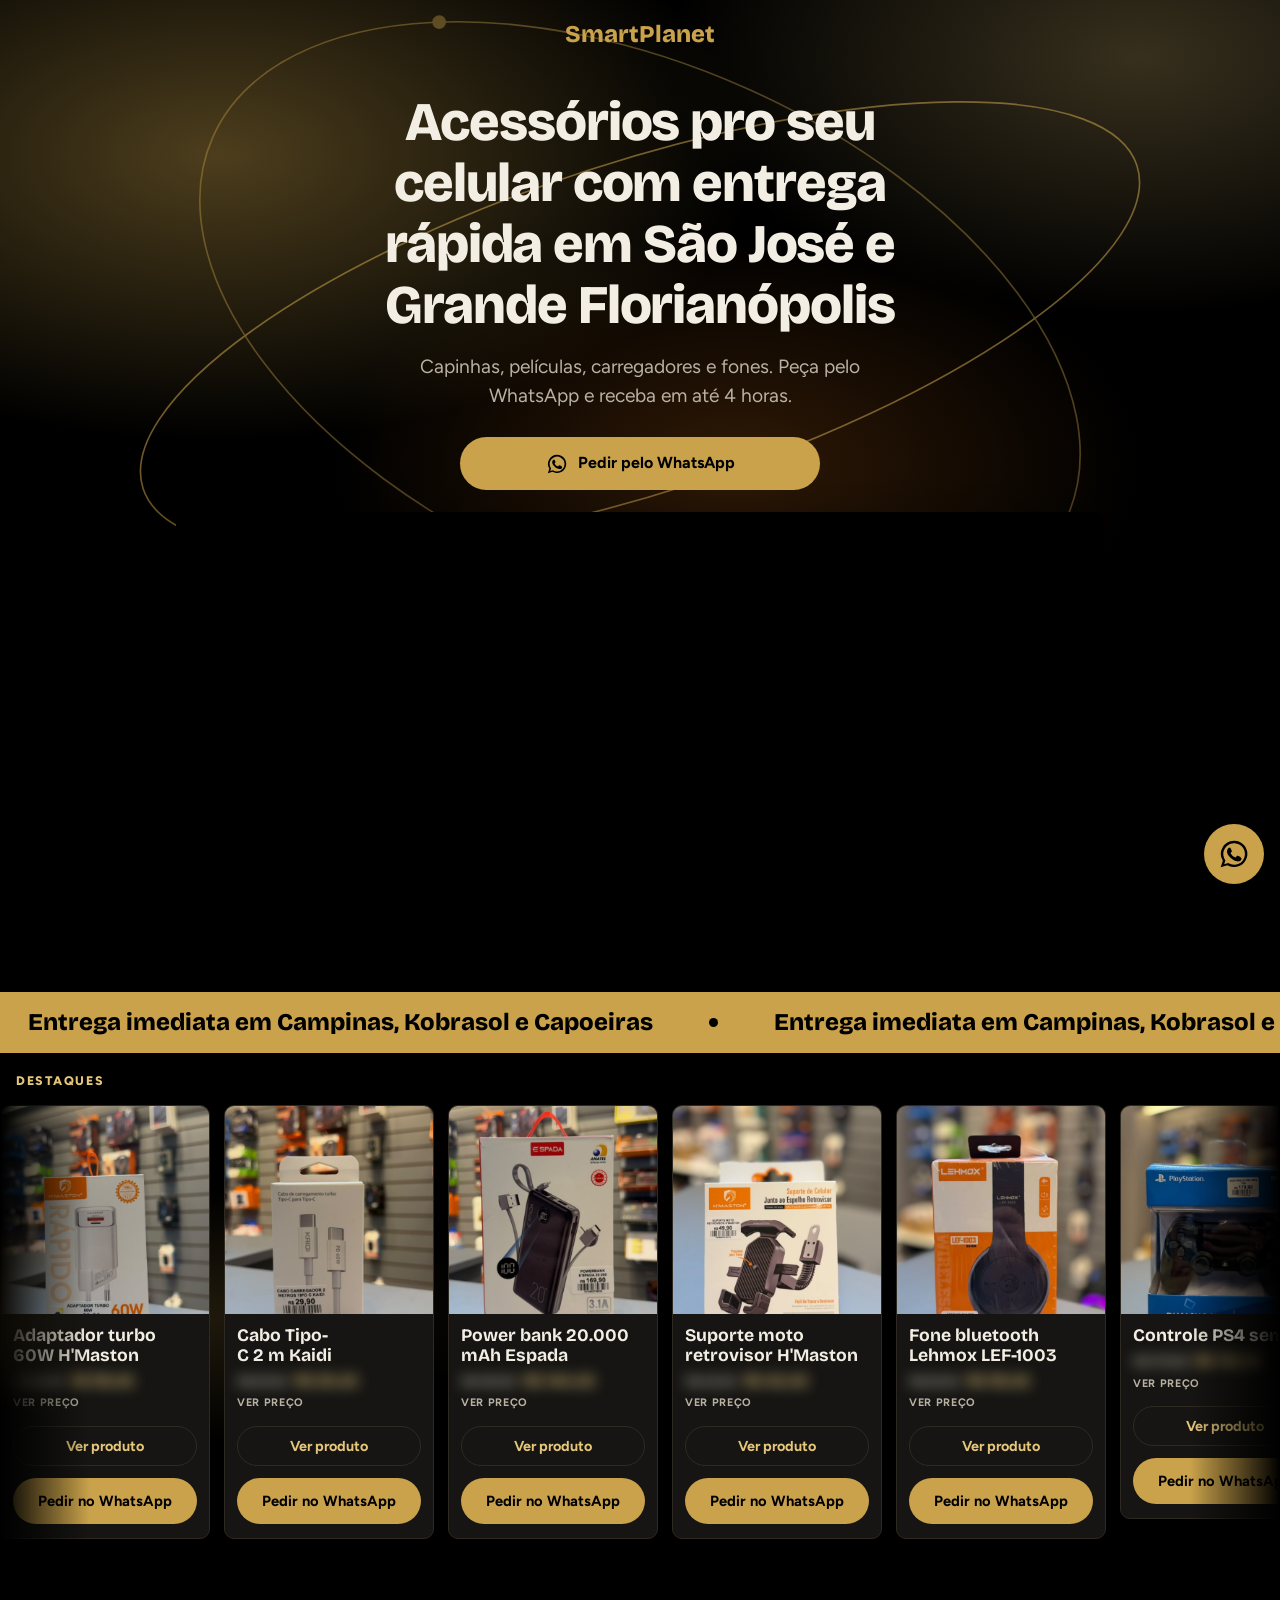
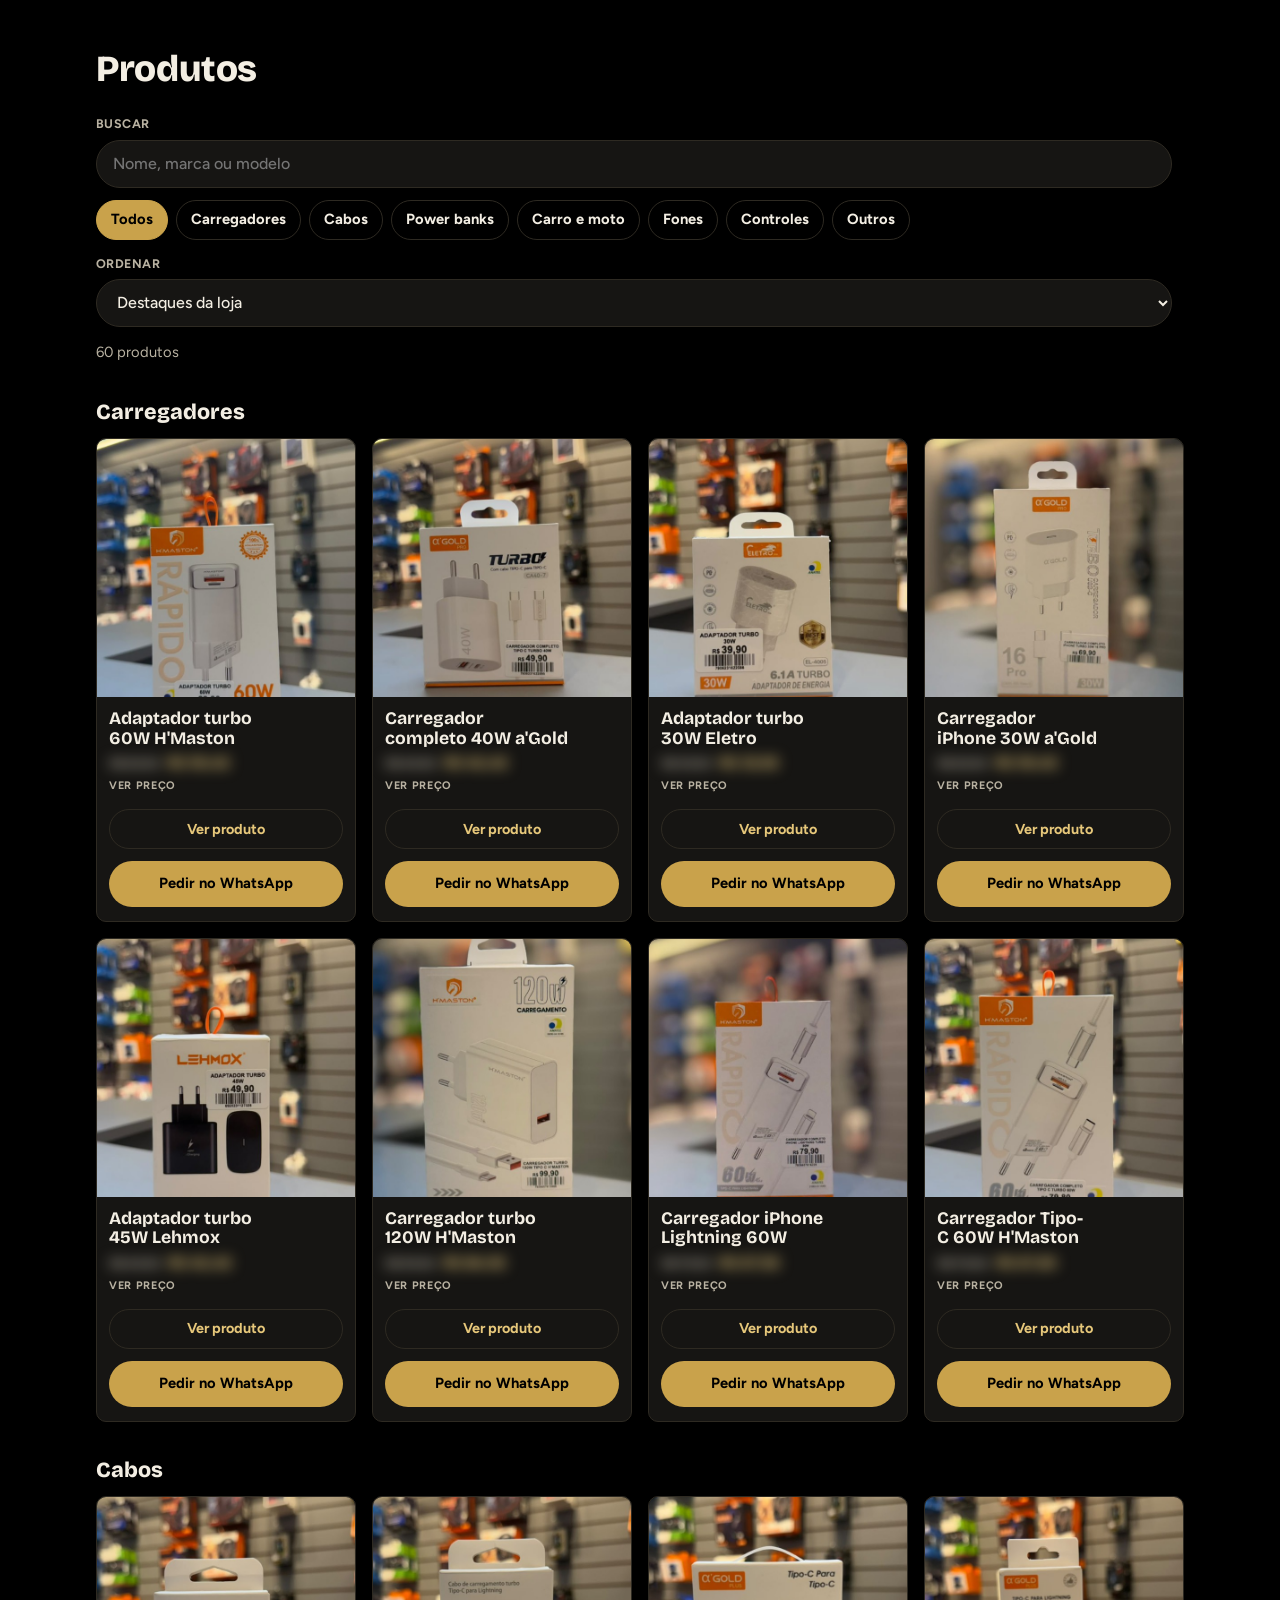
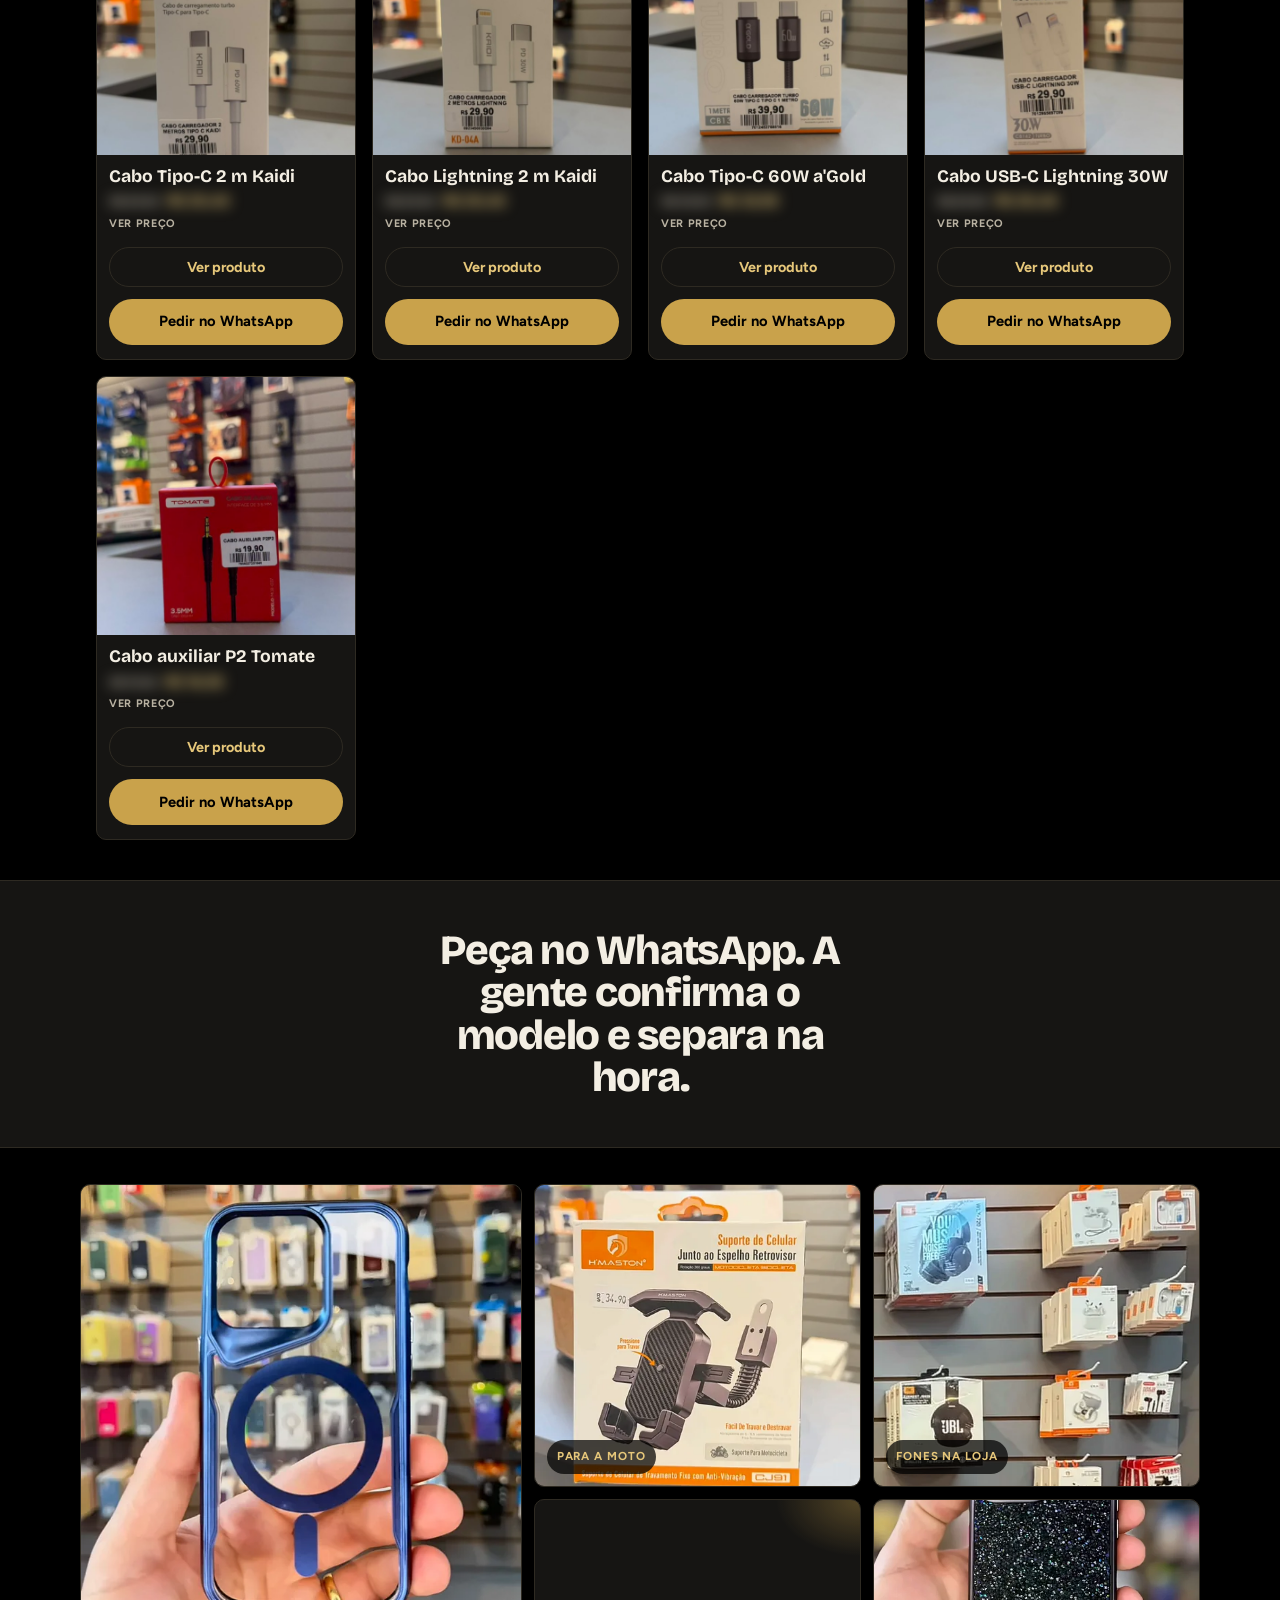
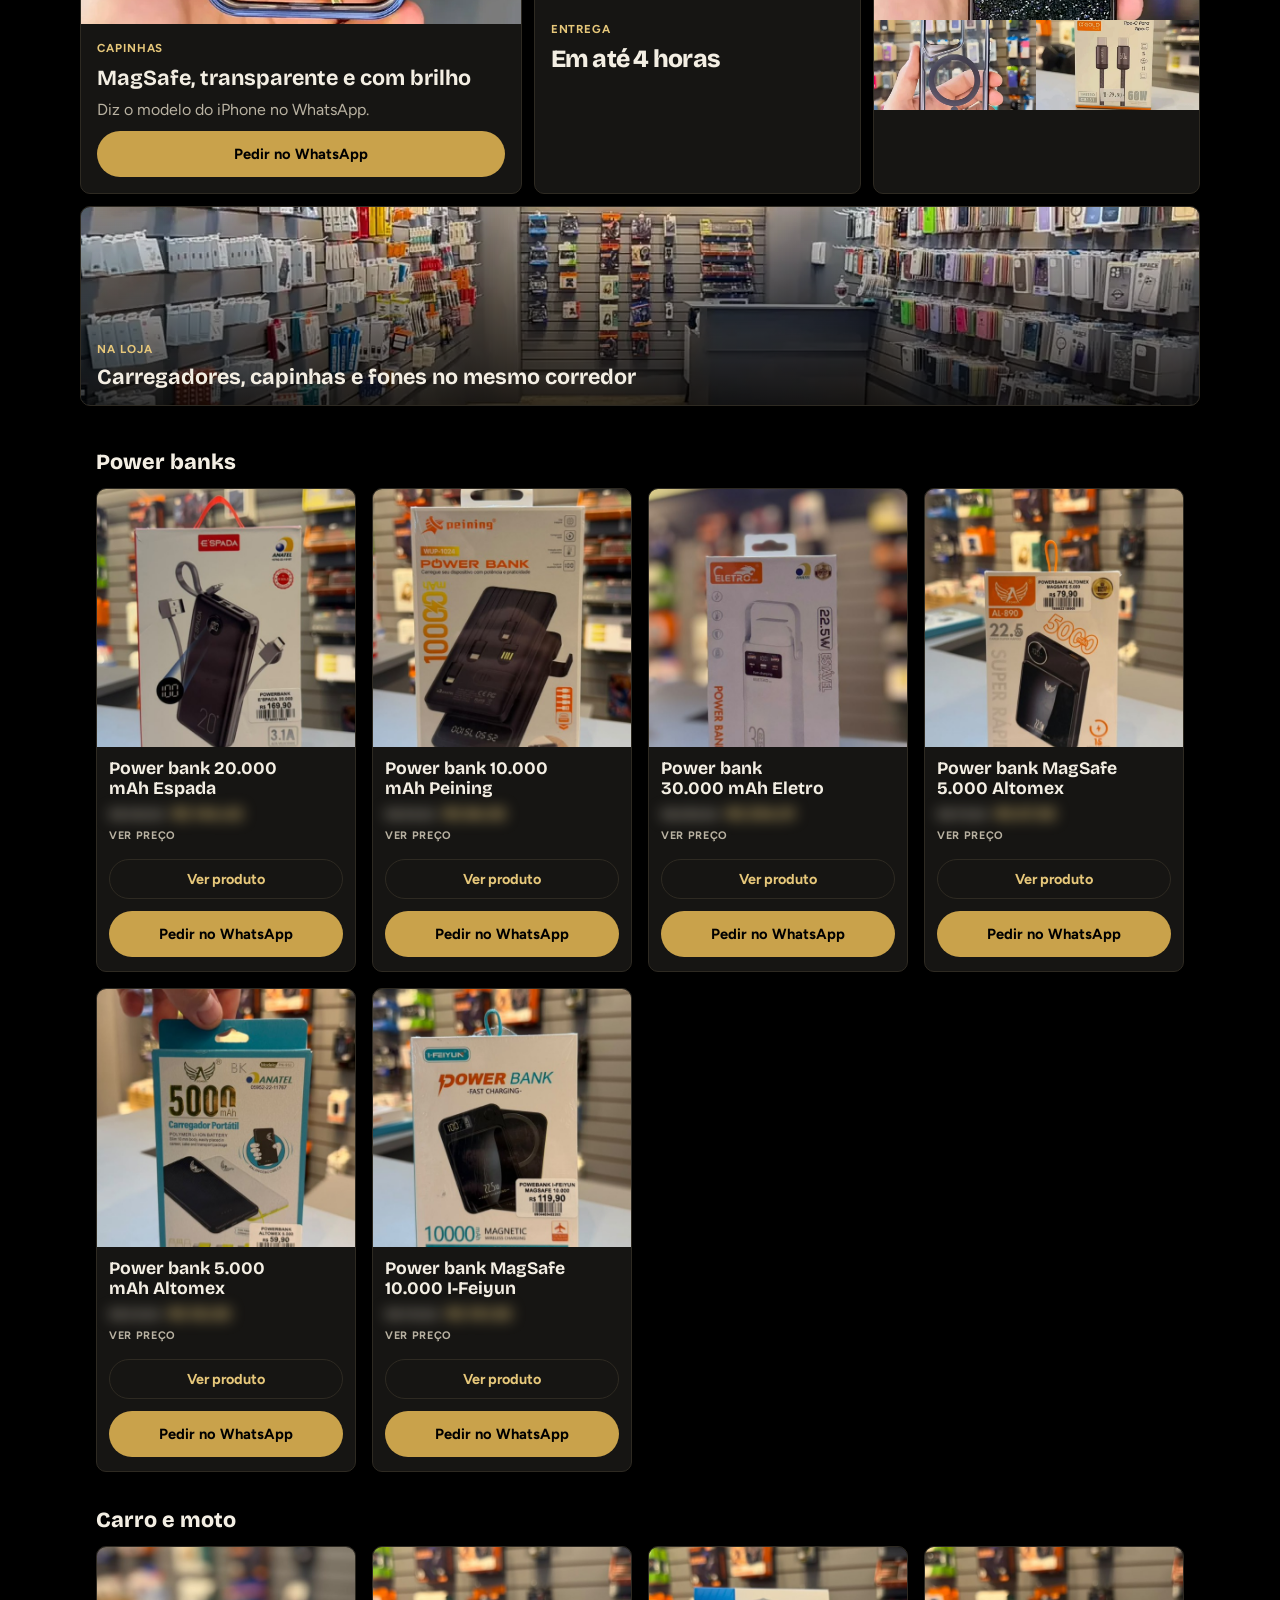
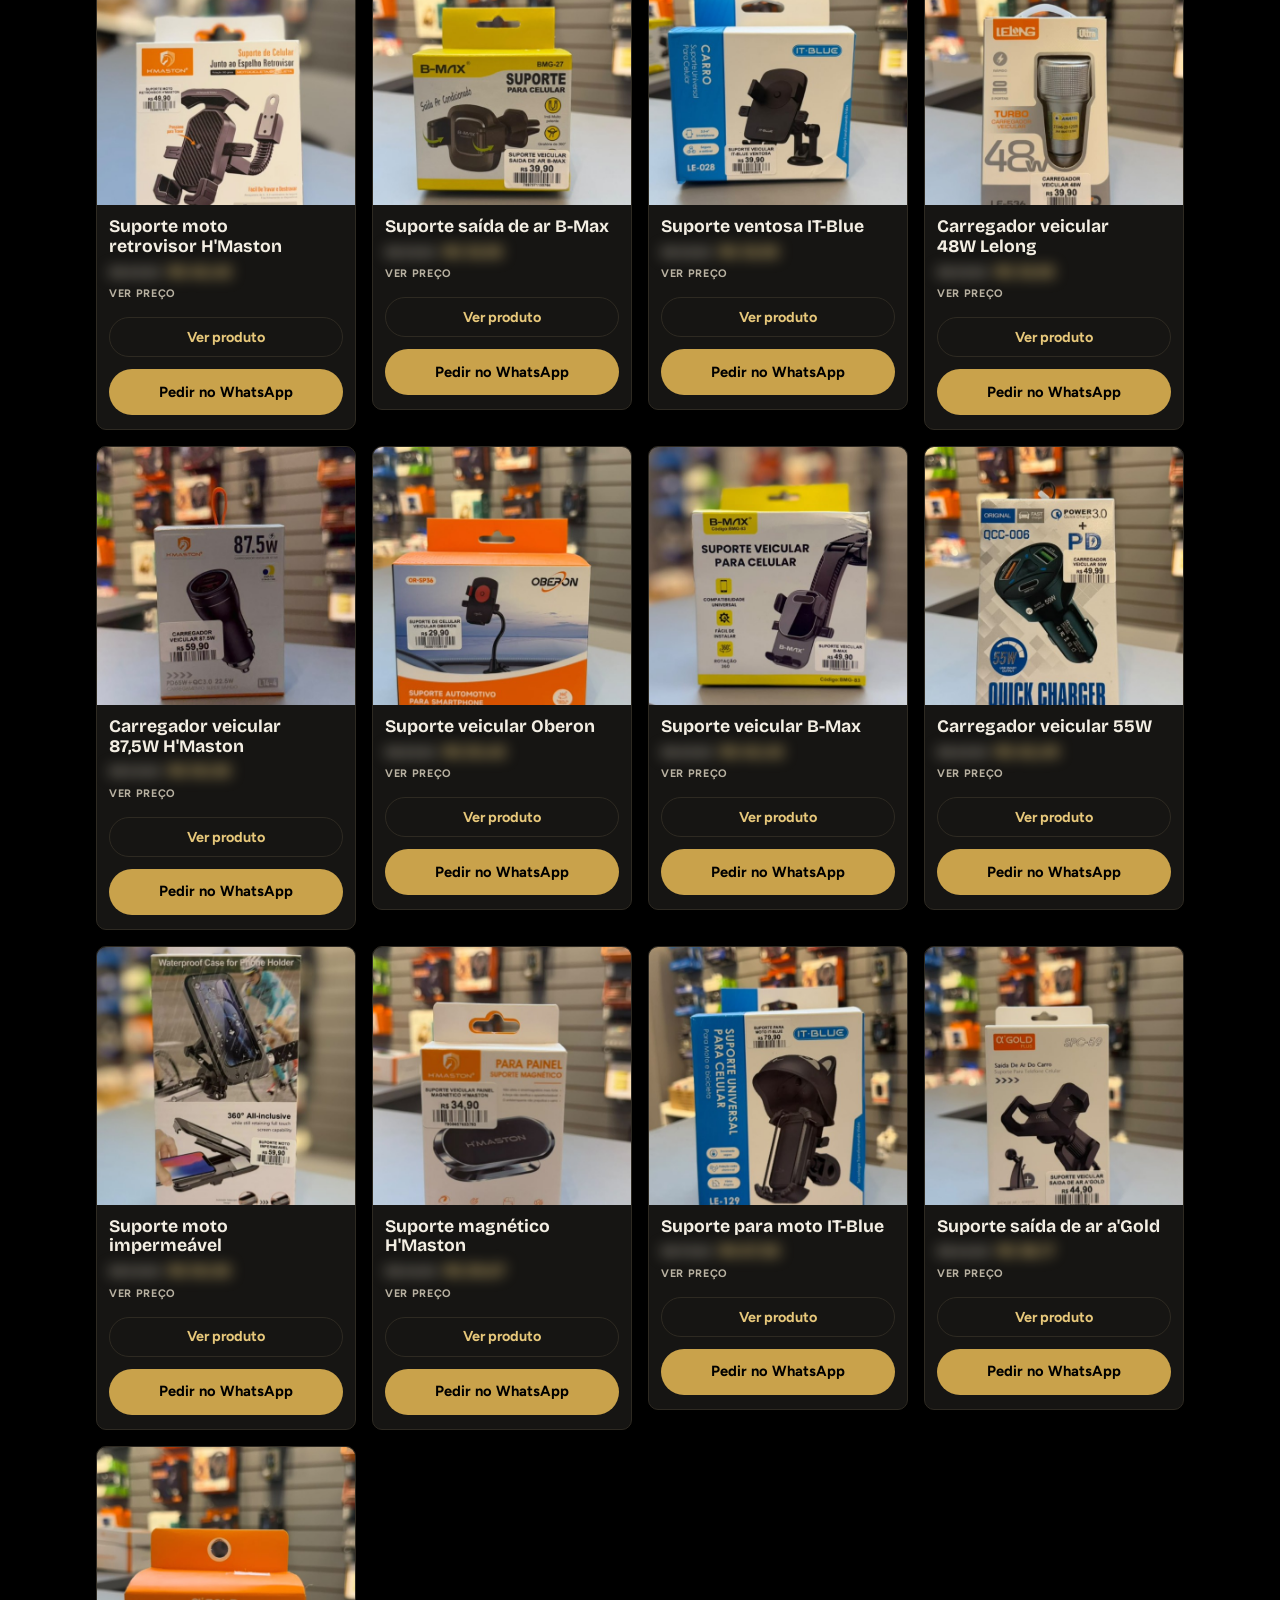
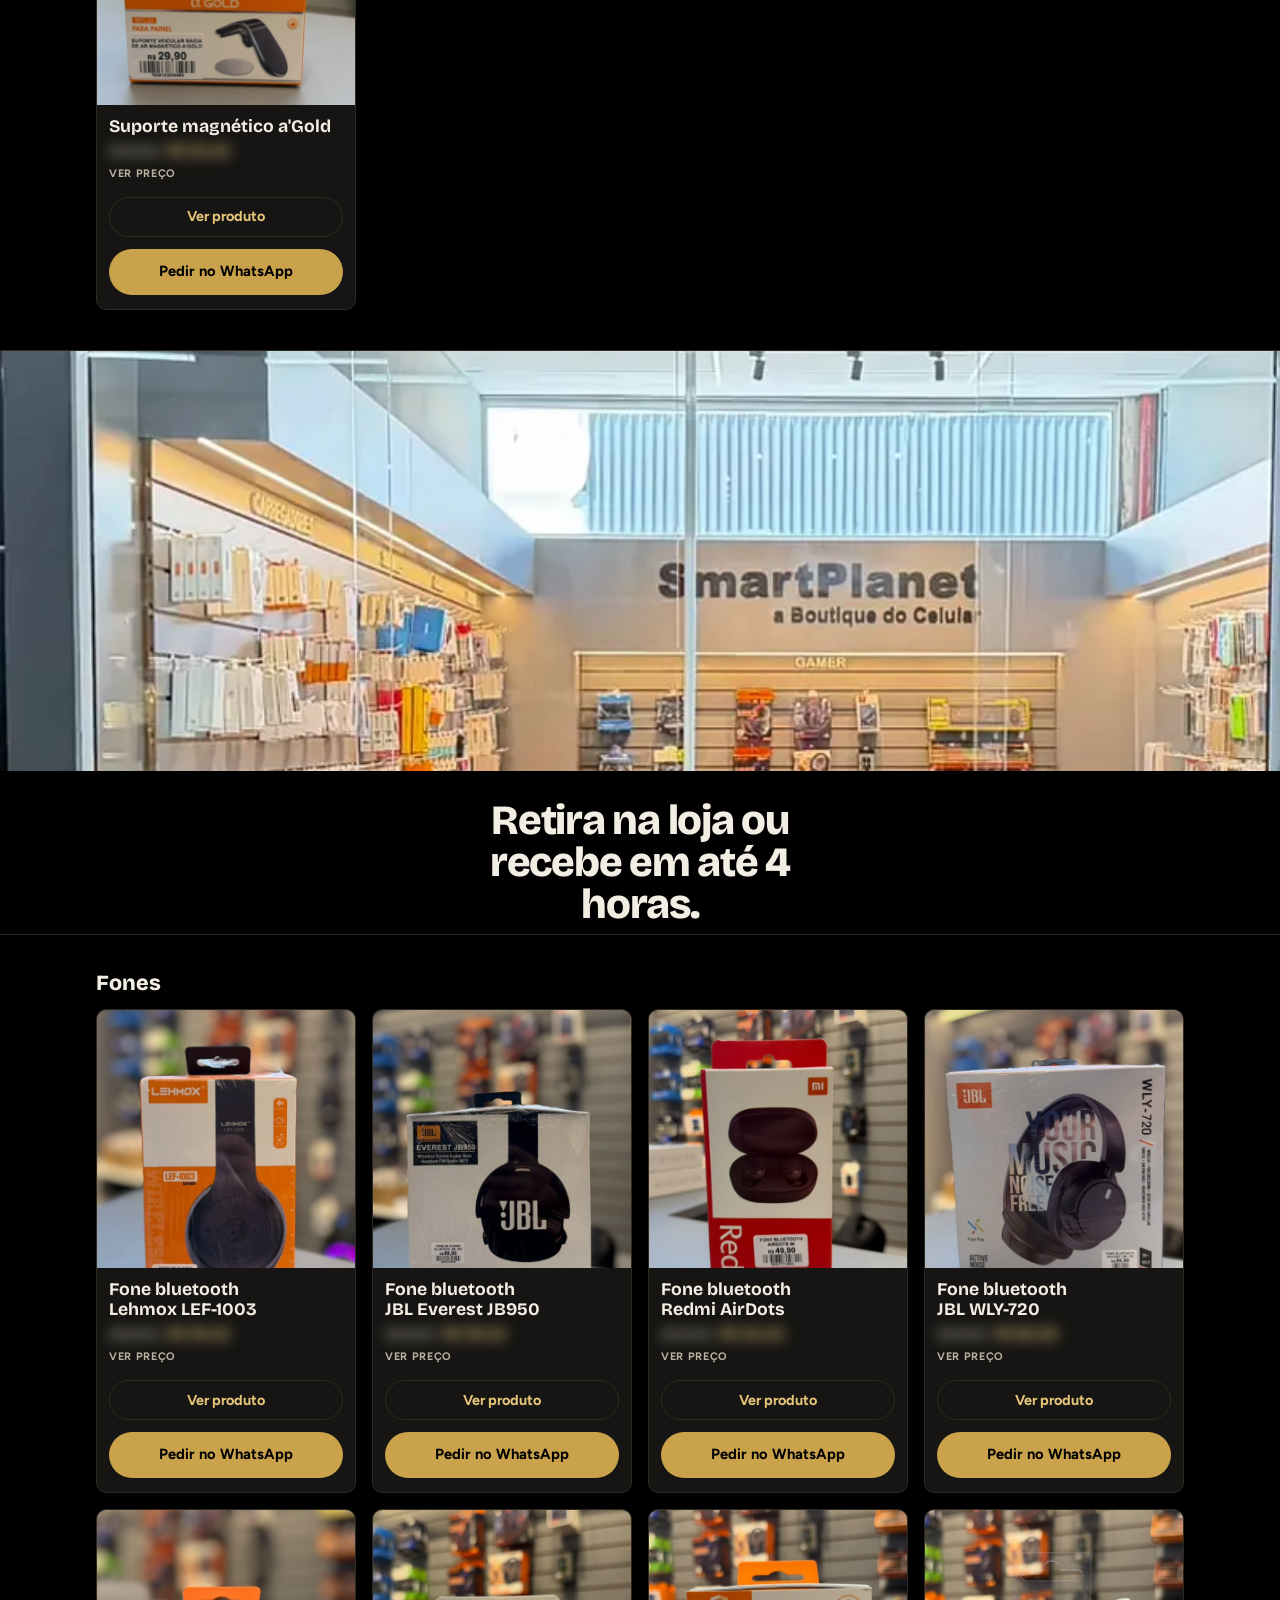
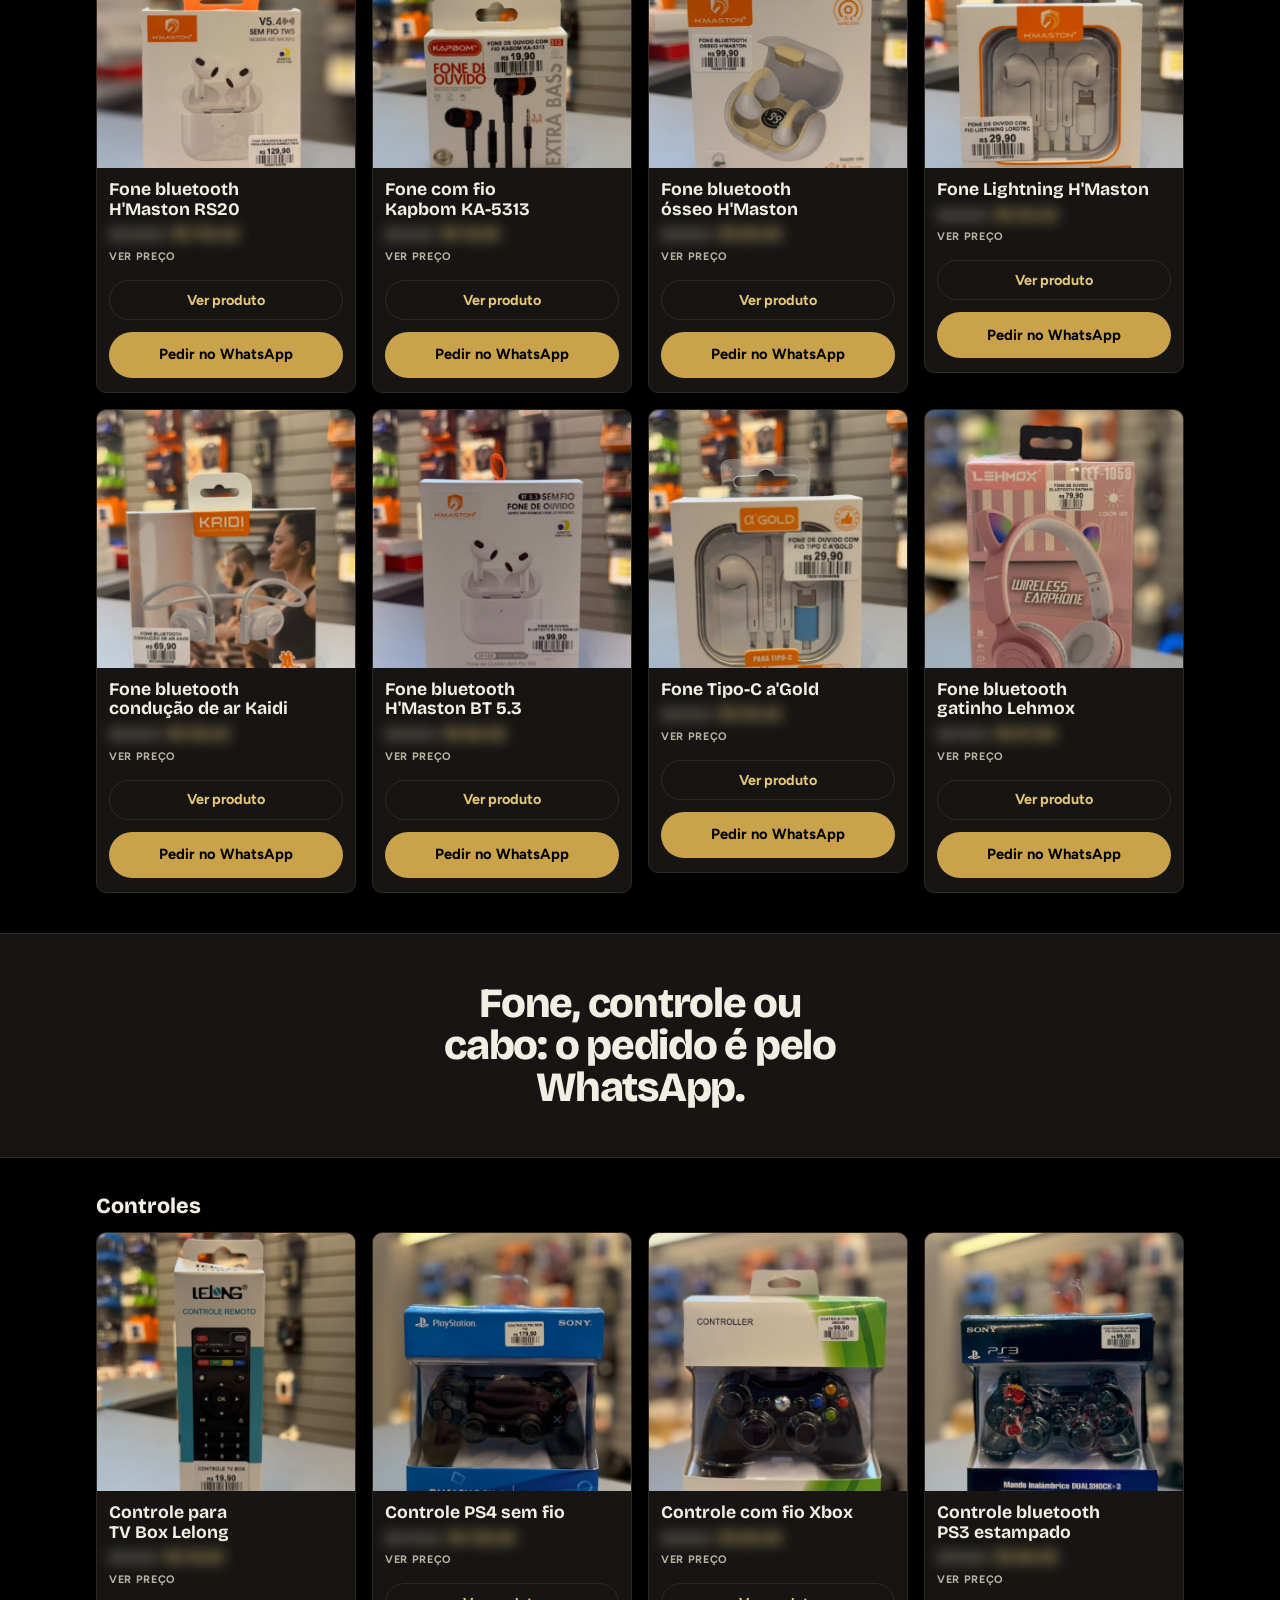
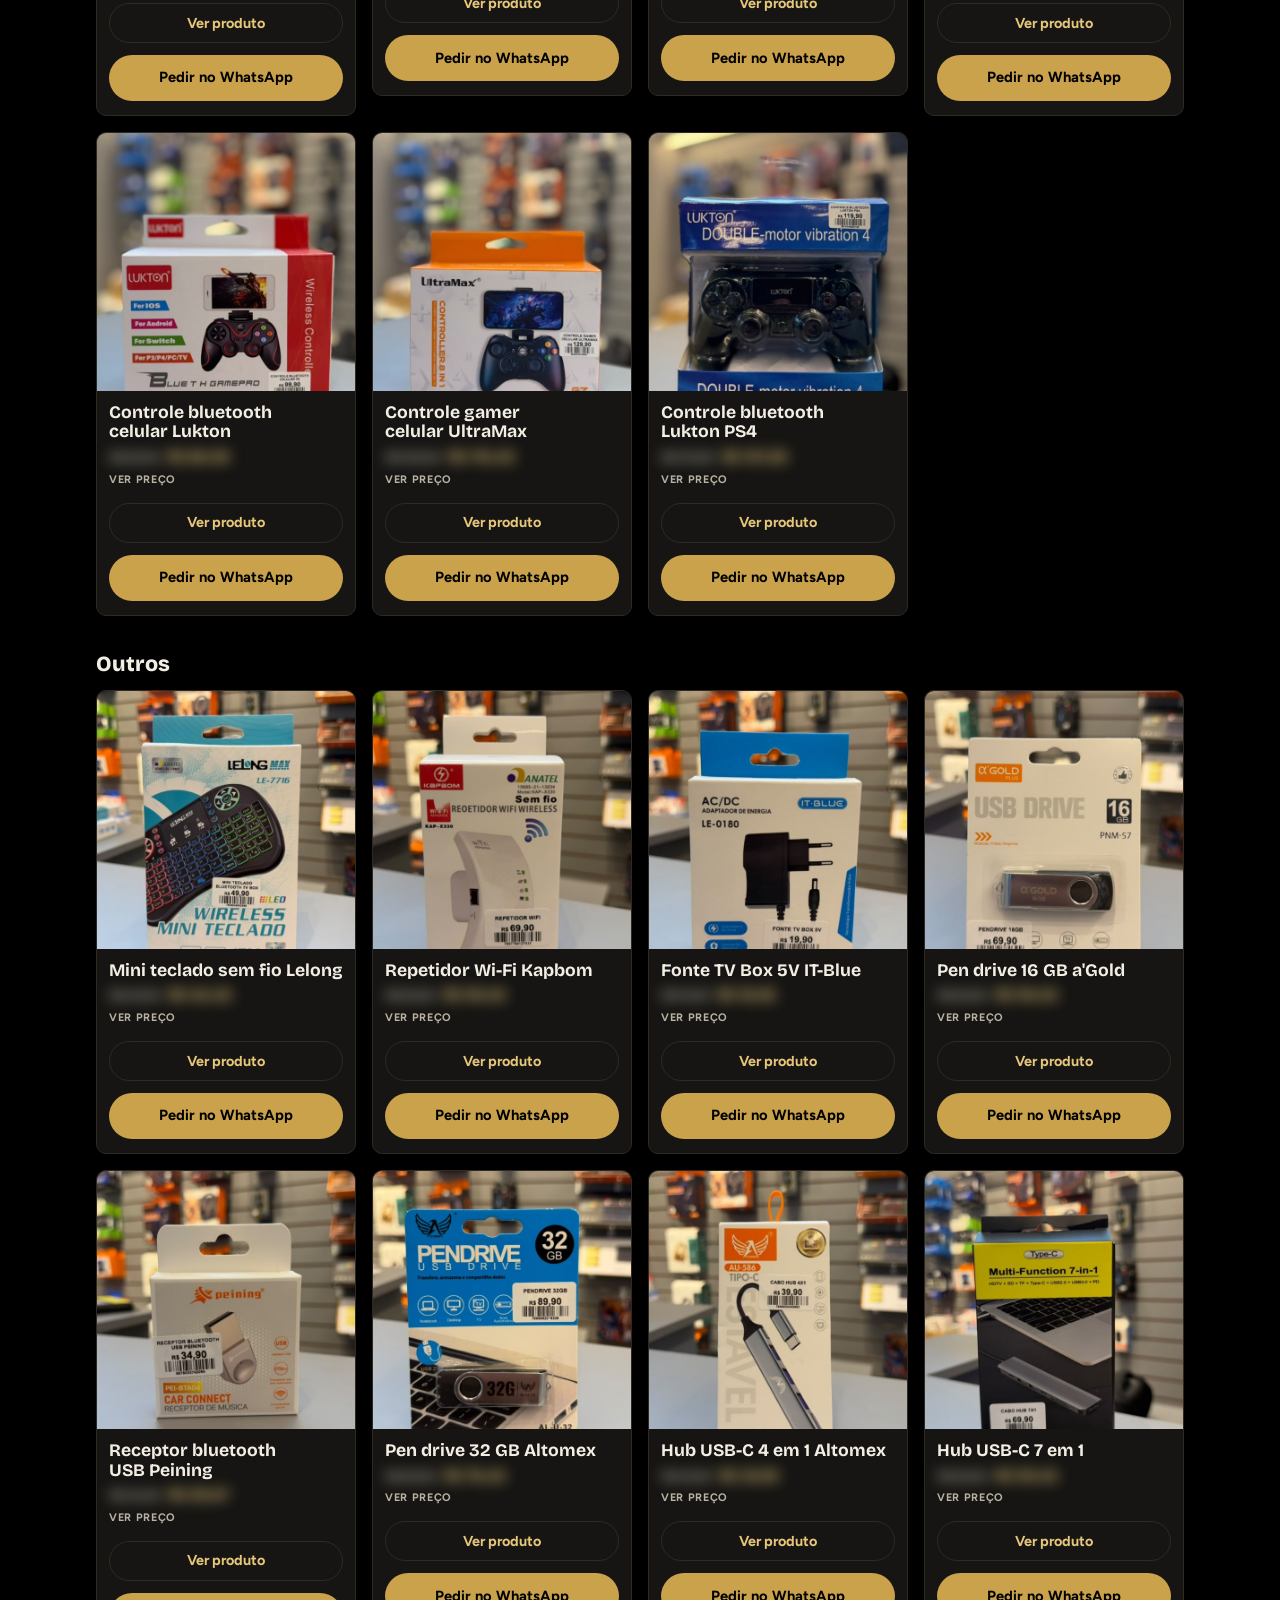
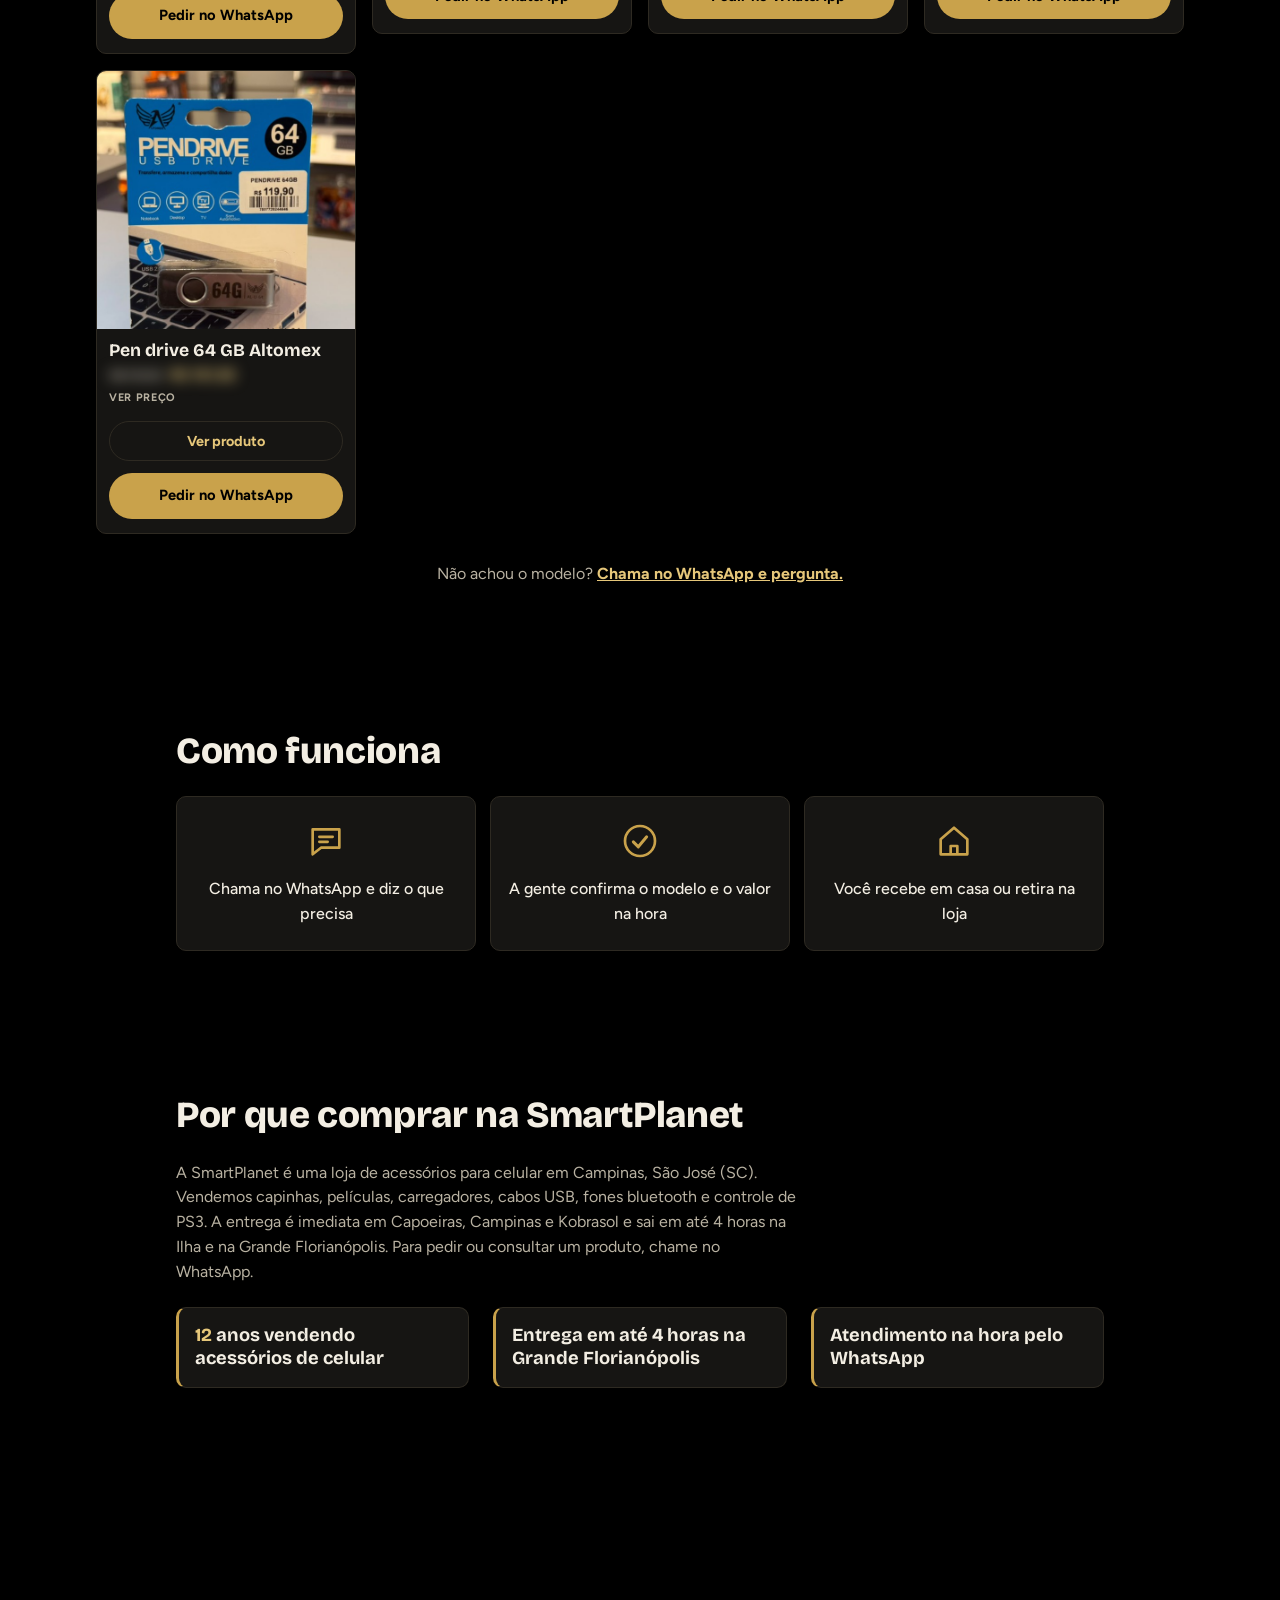
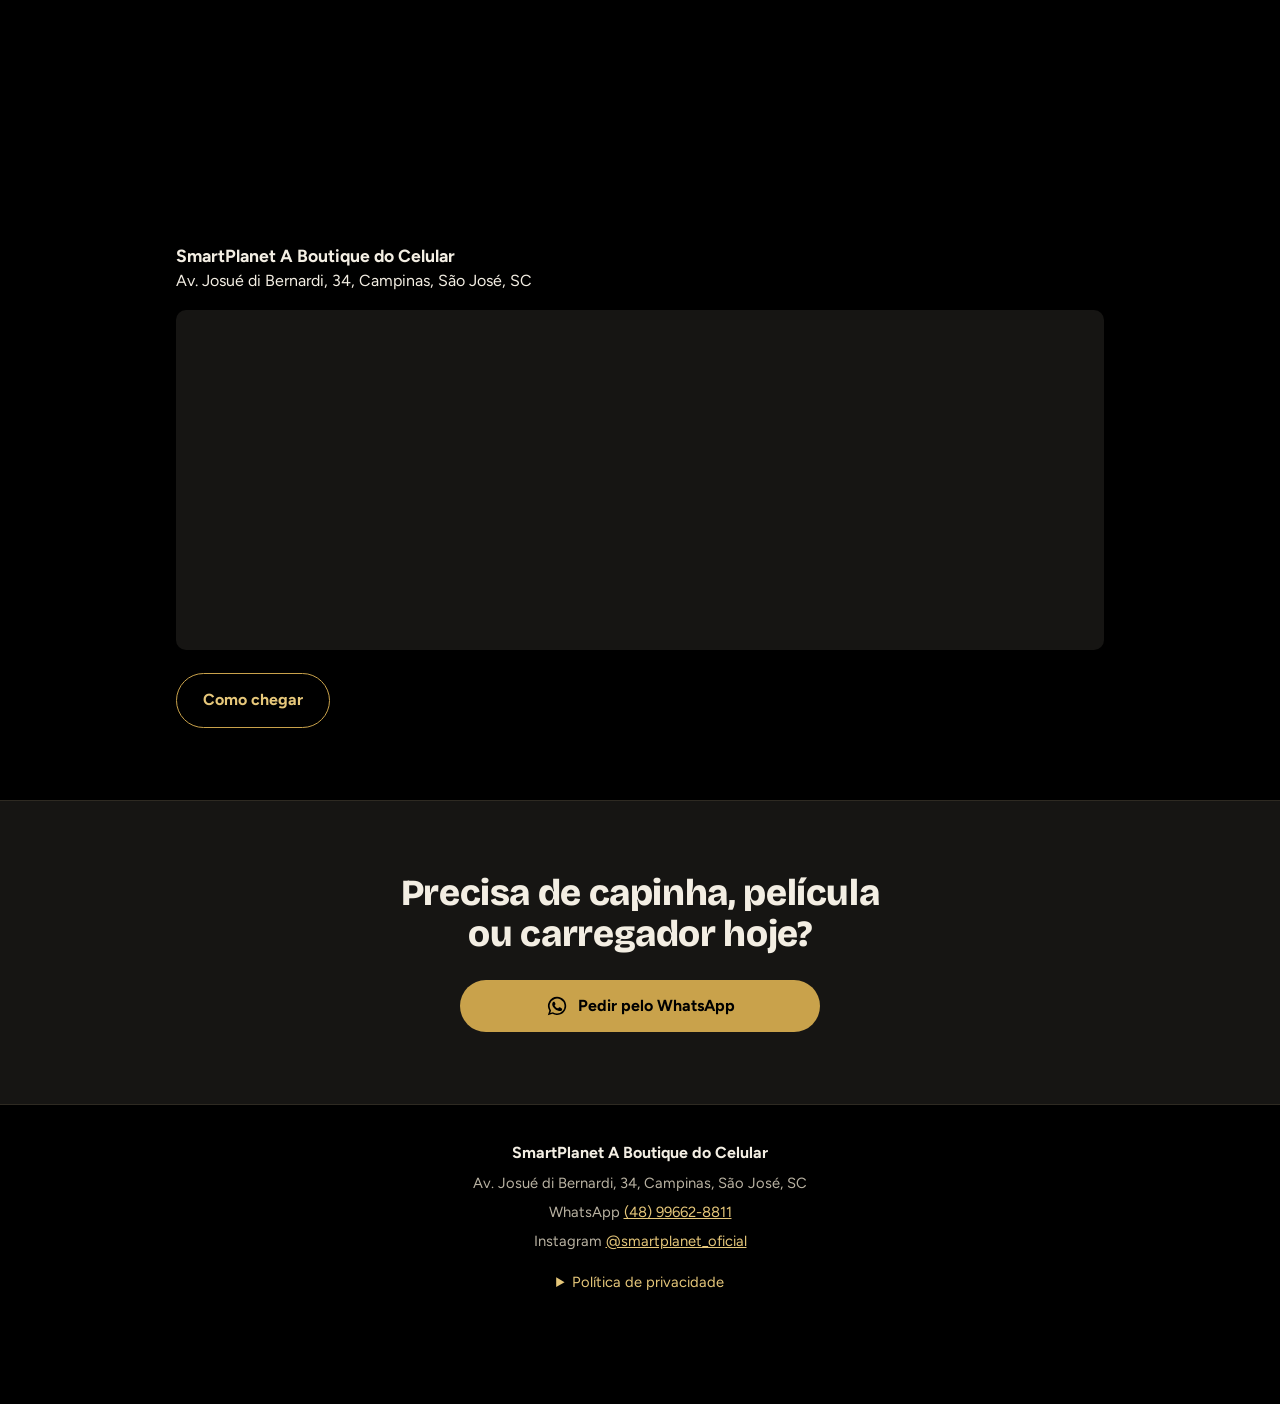
==== commit 7f02a52f: "Toca o video inteiro com som e sem descer a pagina no fim." ====
--- a/vitrine.html
+++ b/vitrine.html
@@ -16,7 +16,7 @@
 <link rel="preconnect" href="https://fonts.googleapis.com">
 <link rel="preconnect" href="https://fonts.gstatic.com" crossorigin>
 <link href="https://fonts.googleapis.com/css2?family=Bricolage+Grotesque:opsz,wght@12..96,700;12..96,800&family=Figtree:wght@400;500;700&display=swap" rel="stylesheet">
-<link rel="stylesheet" href="css/style.css?v=13">
+<link rel="stylesheet" href="css/style.css?v=14">
 
 <!-- Google tag (gtag.js) -->
 <script async src="https://www.googletagmanager.com/gtag/js?id=AW-18541289170"></script>
@@ -87,21 +87,34 @@
   <h1>Acessórios pro seu celular com entrega rápida em São José e Grande Florianópolis</h1>
   <p class="sub">Capinhas, películas, carregadores e fones. Peça pelo WhatsApp e receba em até 4 horas.</p>
   <a class="btn" data-msg="Olá! Vi o site da SmartPlanet e quero fazer um pedido." href="https://wa.me/5548996628811?text=Ol%C3%A1%21%20Vi%20o%20site%20da%20SmartPlanet%20e%20quero%20fazer%20um%20pedido."><svg aria-hidden="true"><use href="#i-wa"/></svg>Pedir pelo WhatsApp</a>
-  <video class="topo-video" id="topo-video" autoplay muted playsinline preload="auto" disablepictureinpicture disableremoteplayback controlslist="nodownload nofullscreen noremoteplayback noplaybackrate" aria-hidden="true" tabindex="-1">
-    <source src="video/loja.mp4?v=4" type="video/mp4">
+  <video class="topo-video" id="topo-video" autoplay playsinline preload="auto" disablepictureinpicture disableremoteplayback controlslist="nodownload nofullscreen noremoteplayback noplaybackrate" aria-hidden="true" tabindex="-1">
+    <source src="video/loja.mp4?v=5" type="video/mp4">
   </video>
   <script>
     (function () {
       var video = document.getElementById("topo-video");
       if (!video) return;
       video.controls = false;
-      video.muted = true;
-      video.defaultMuted = true;
+      video.removeAttribute("muted");
+      video.defaultMuted = false;
+      video.muted = false;
+      video.volume = 1;
       video.playsInline = true;
       video.autoplay = true;
-      video.loop = false;
+      video.loop = true;
       var promessa = video.play();
-      if (promessa && promessa.catch) promessa.catch(function () {});
+      if (promessa && promessa.catch) {
+        promessa.catch(function () {
+          video.muted = true;
+          var segunda = video.play();
+          if (segunda && segunda.then) {
+            segunda.then(function () {
+              video.muted = false;
+              video.volume = 1;
+            }).catch(function () {});
+          }
+        });
+      }
     })();
   </script>
 </header>
@@ -598,6 +611,6 @@
   </div>
 </dialog>
 
-<script src="js/main.js?v=19"></script>
+<script src="js/main.js?v=20"></script>
 </body>
 </html>
--- a/css/style.css
+++ b/css/style.css
@@ -207,8 +207,7 @@
   margin: 22px auto 0;
   border-radius: var(--raio);
   background: #000;
-  aspect-ratio: 16 / 9;
-  object-fit: cover;
+  object-fit: contain;
   pointer-events: none;
   -webkit-user-select: none;
   user-select: none;
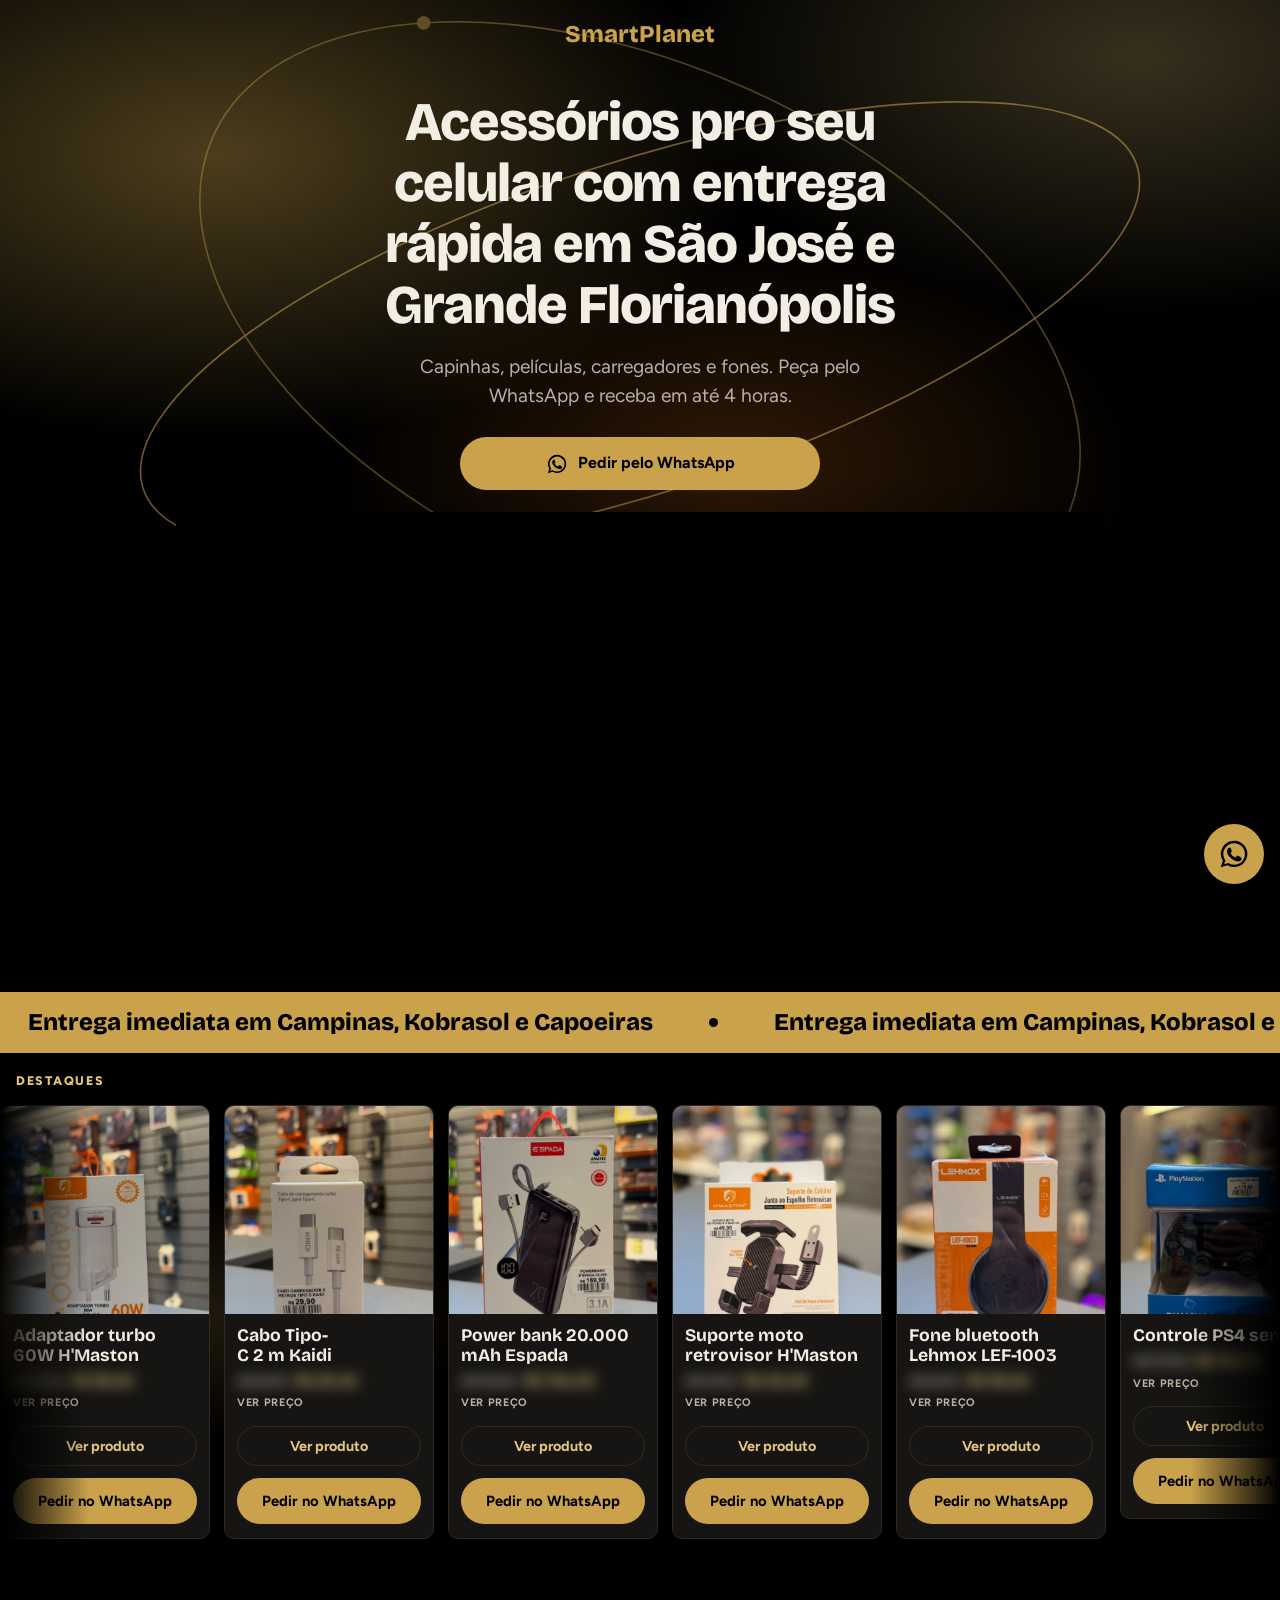
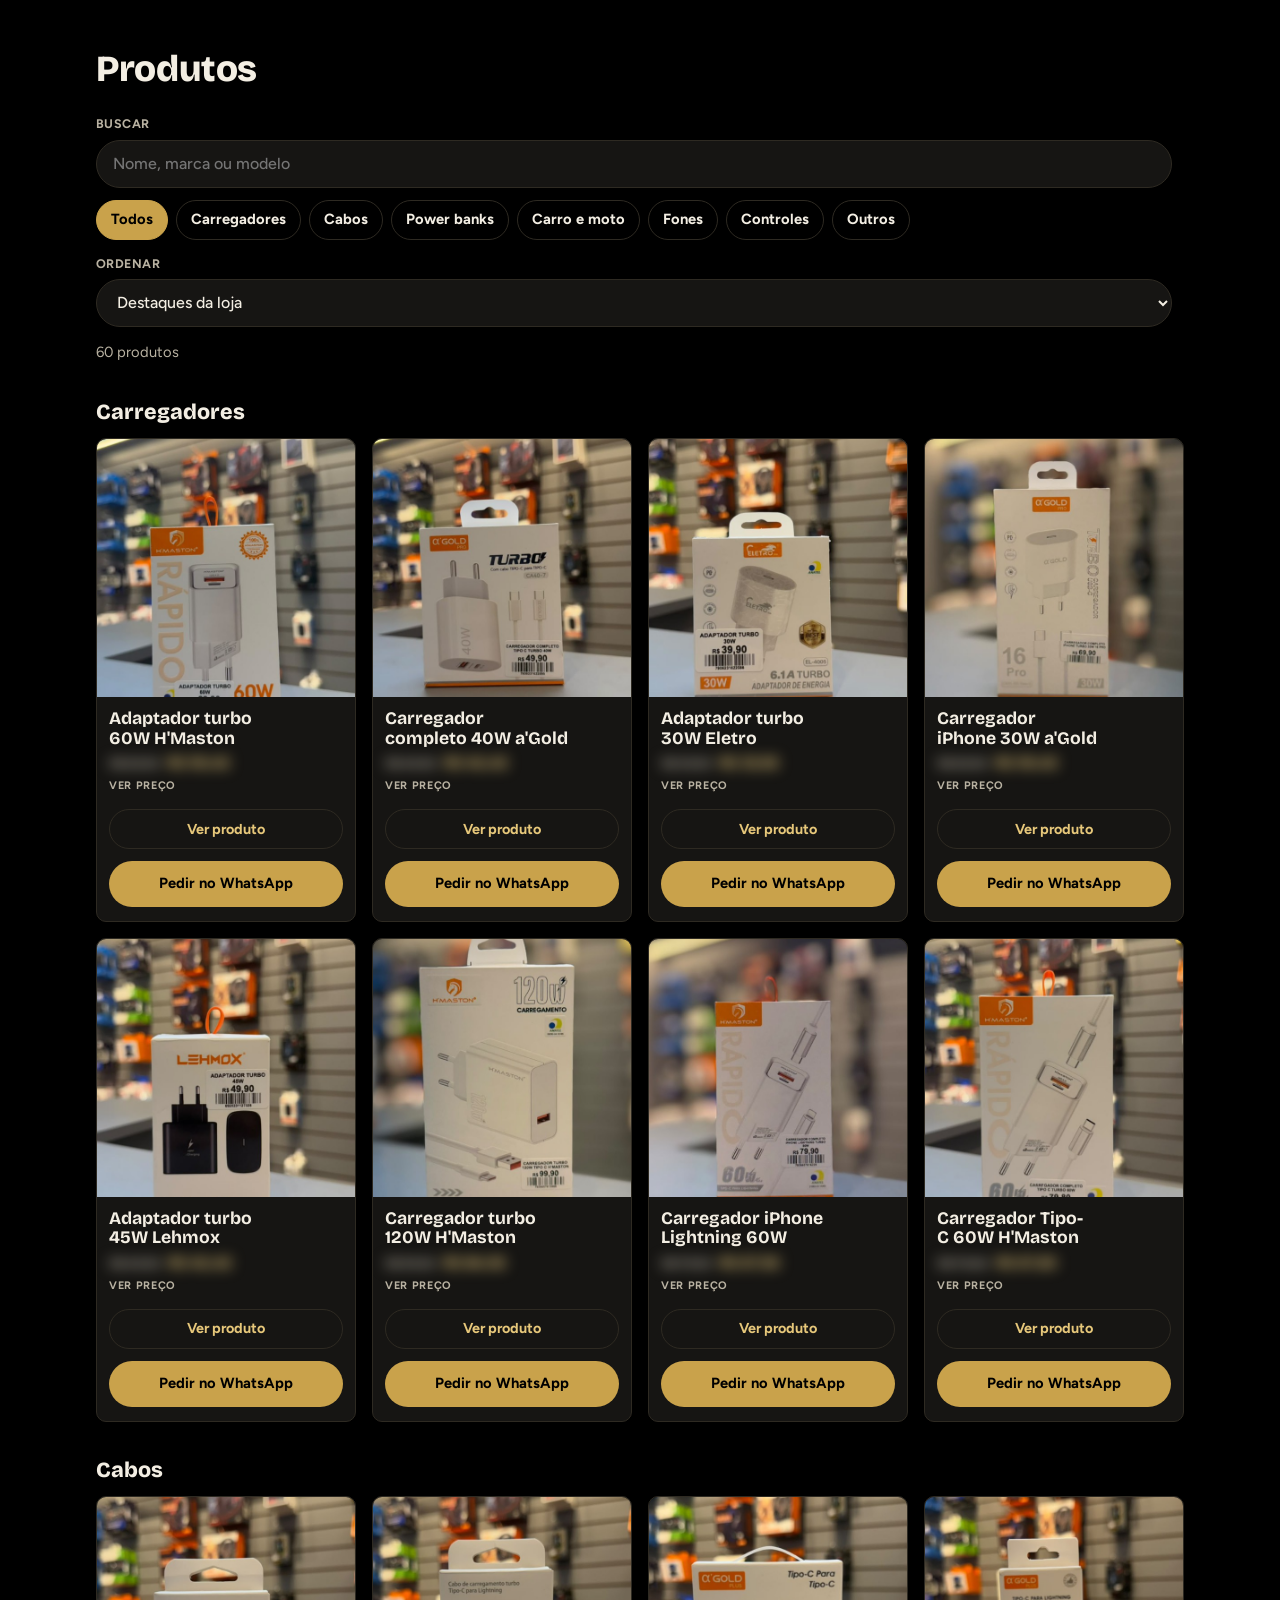
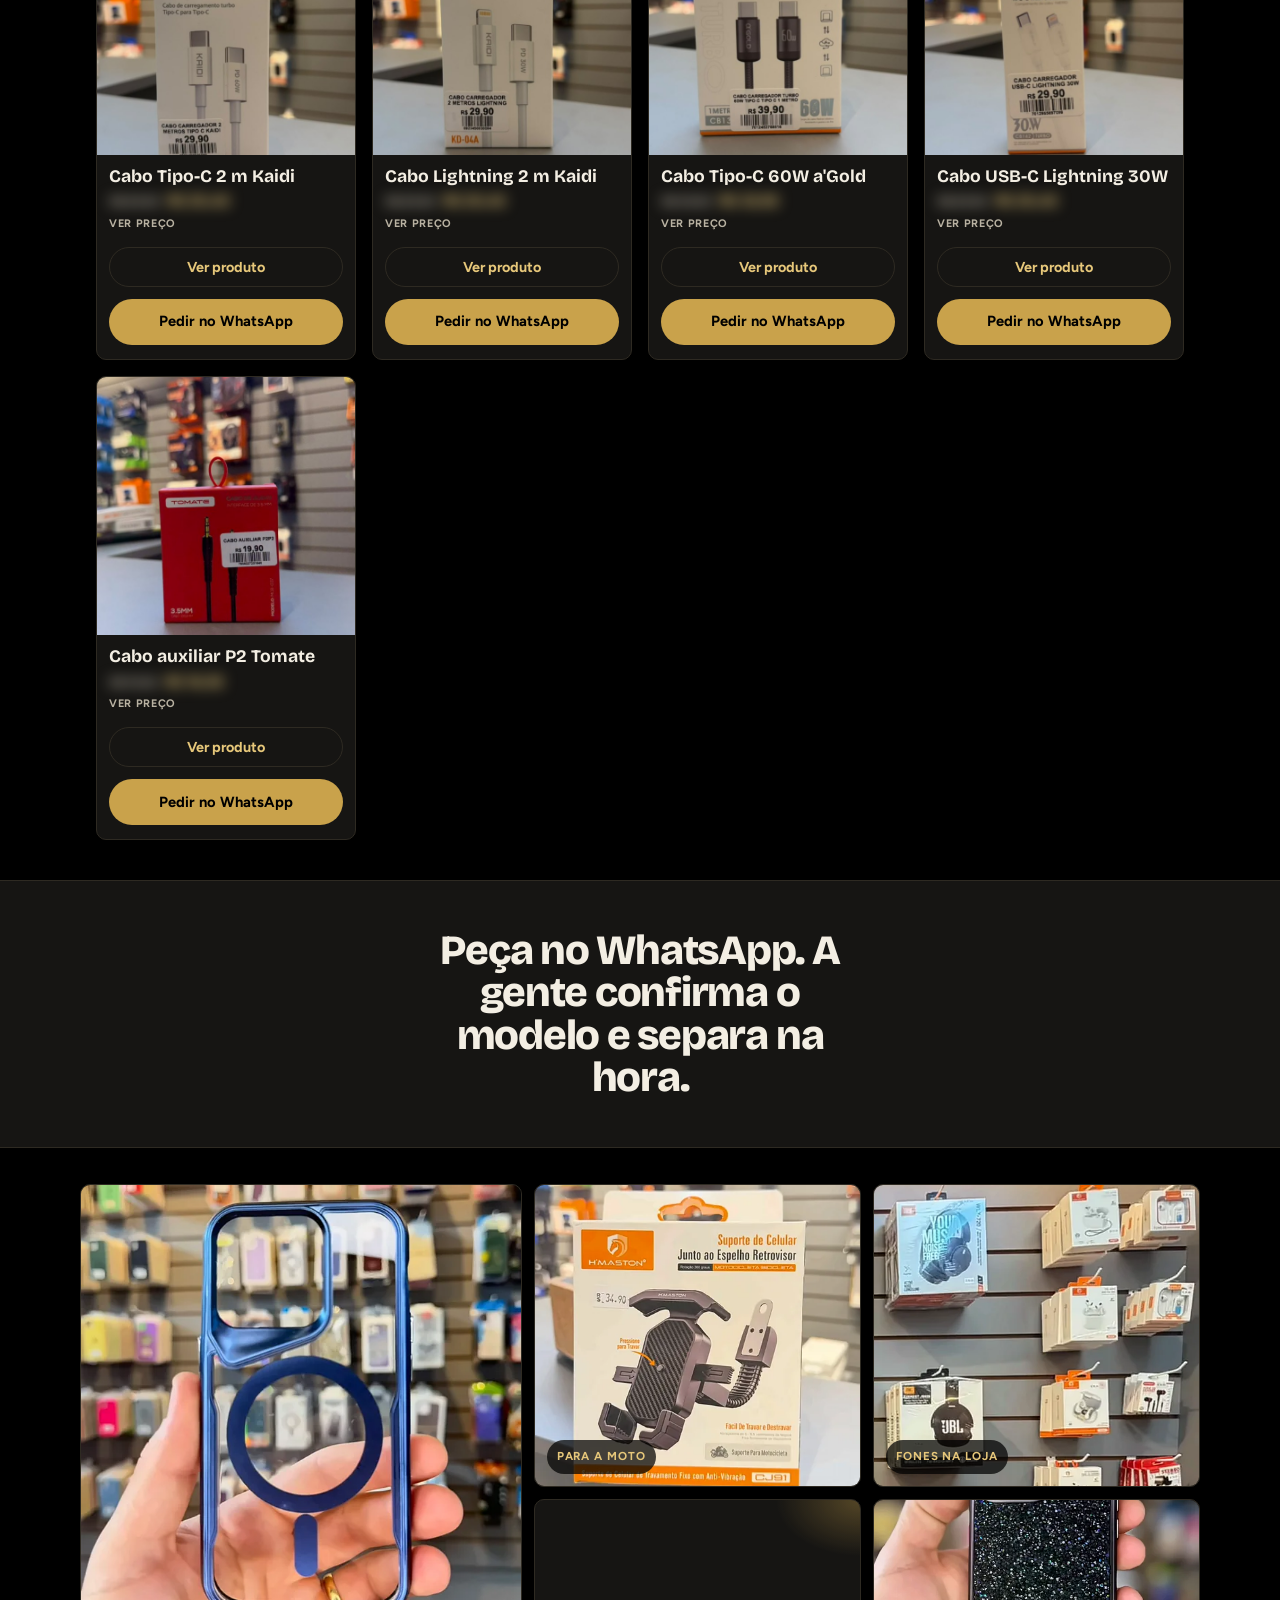
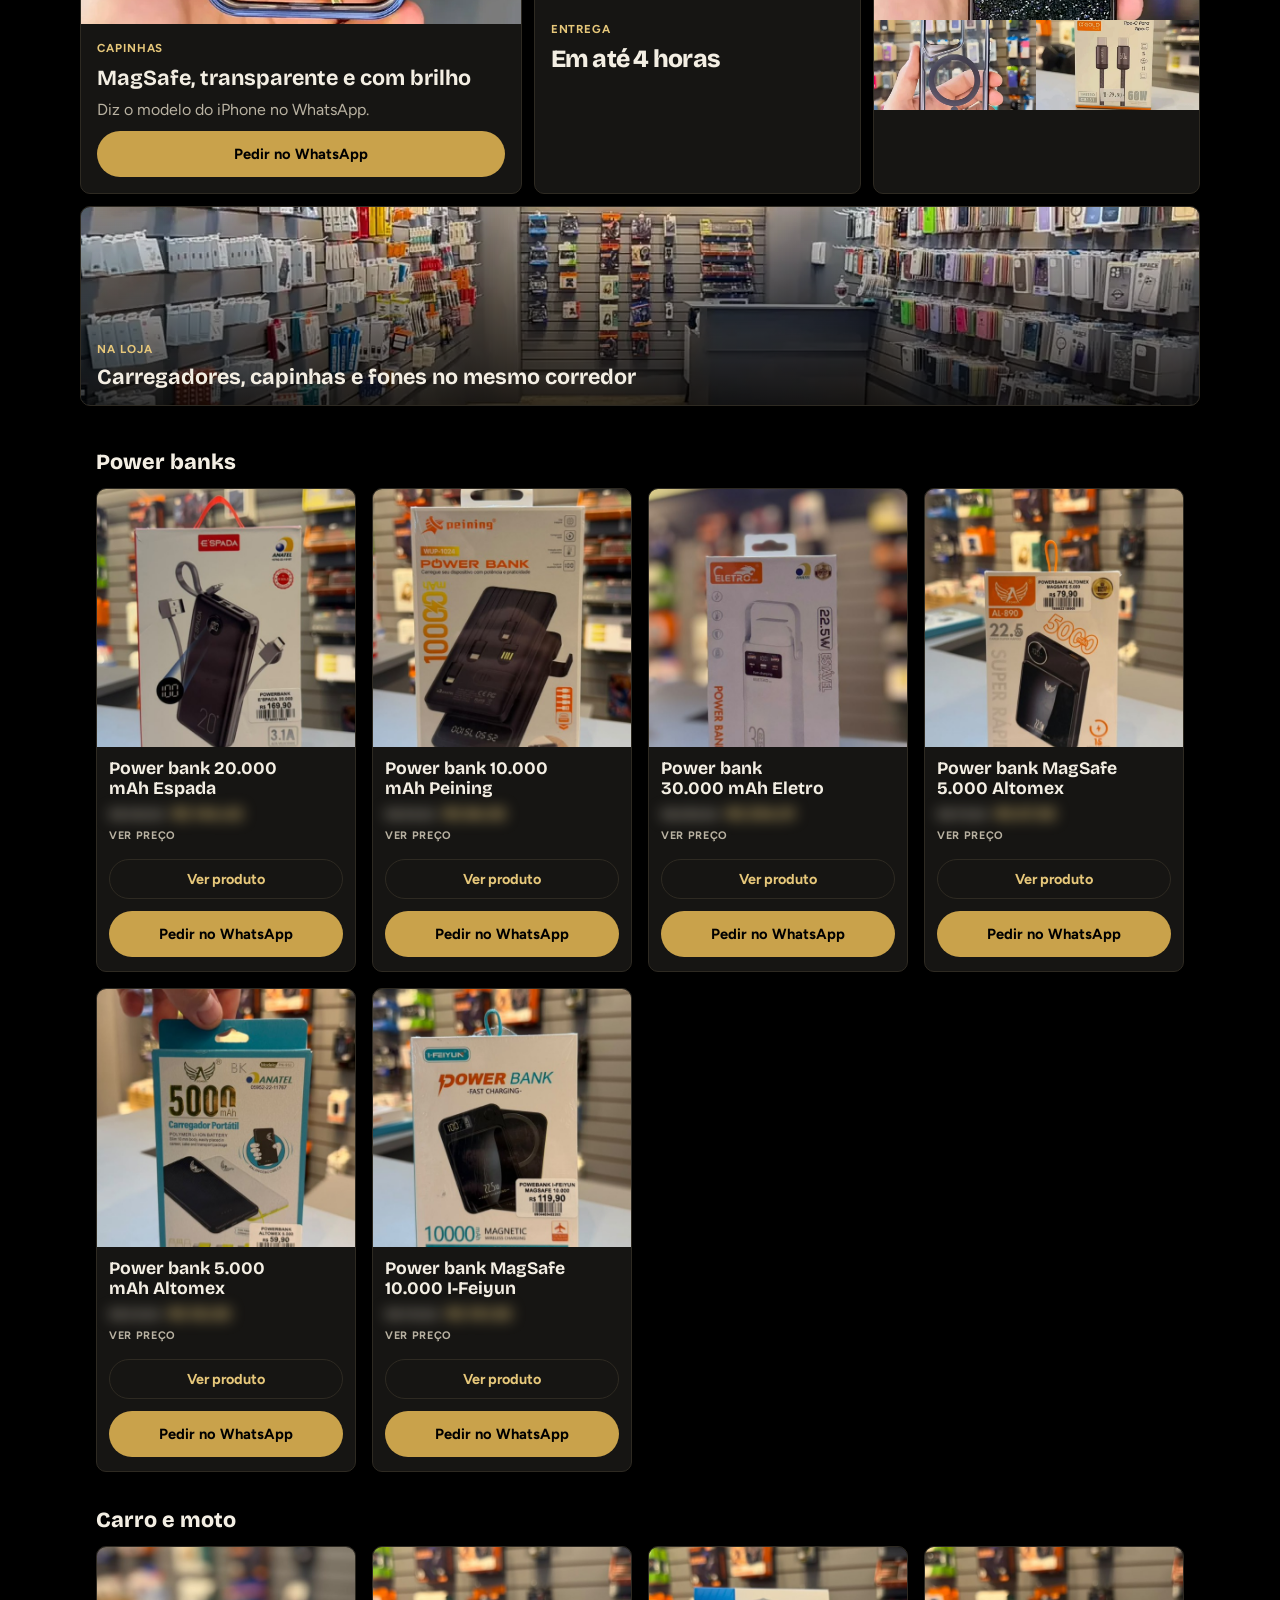
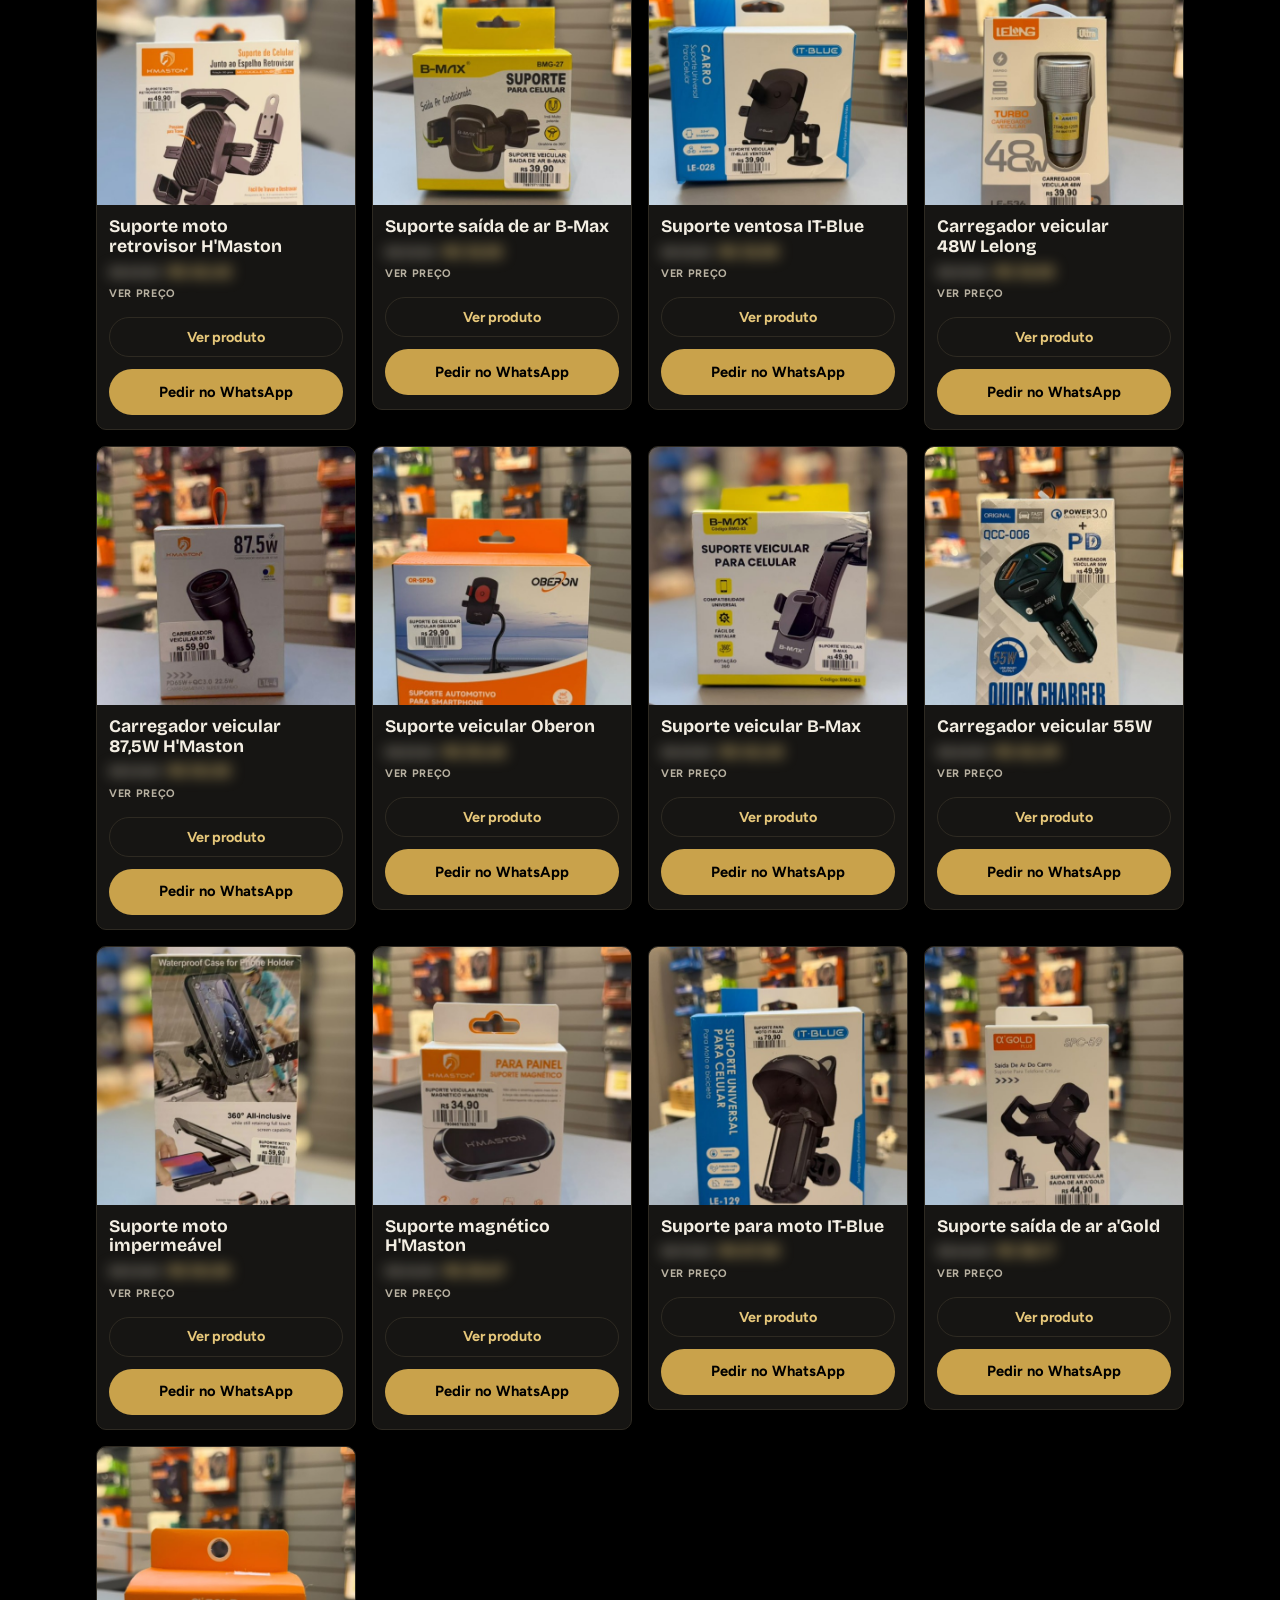
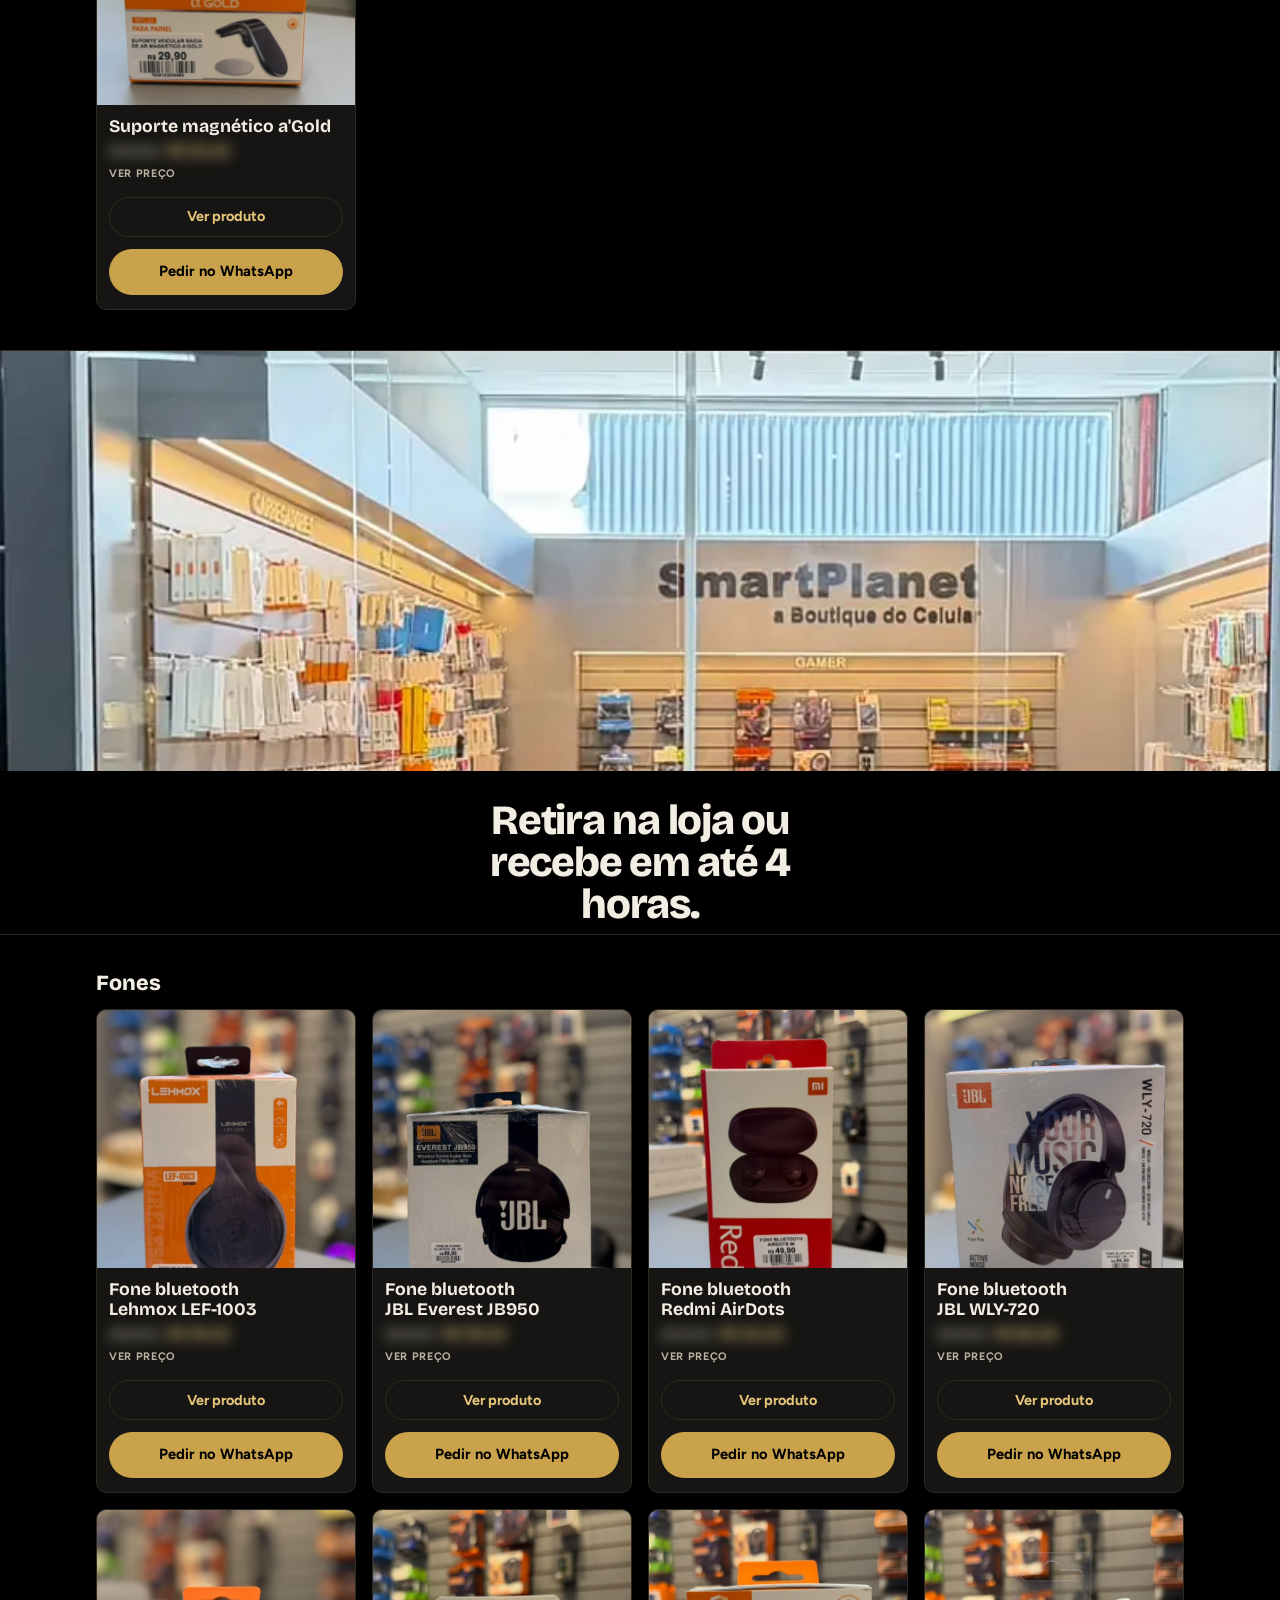
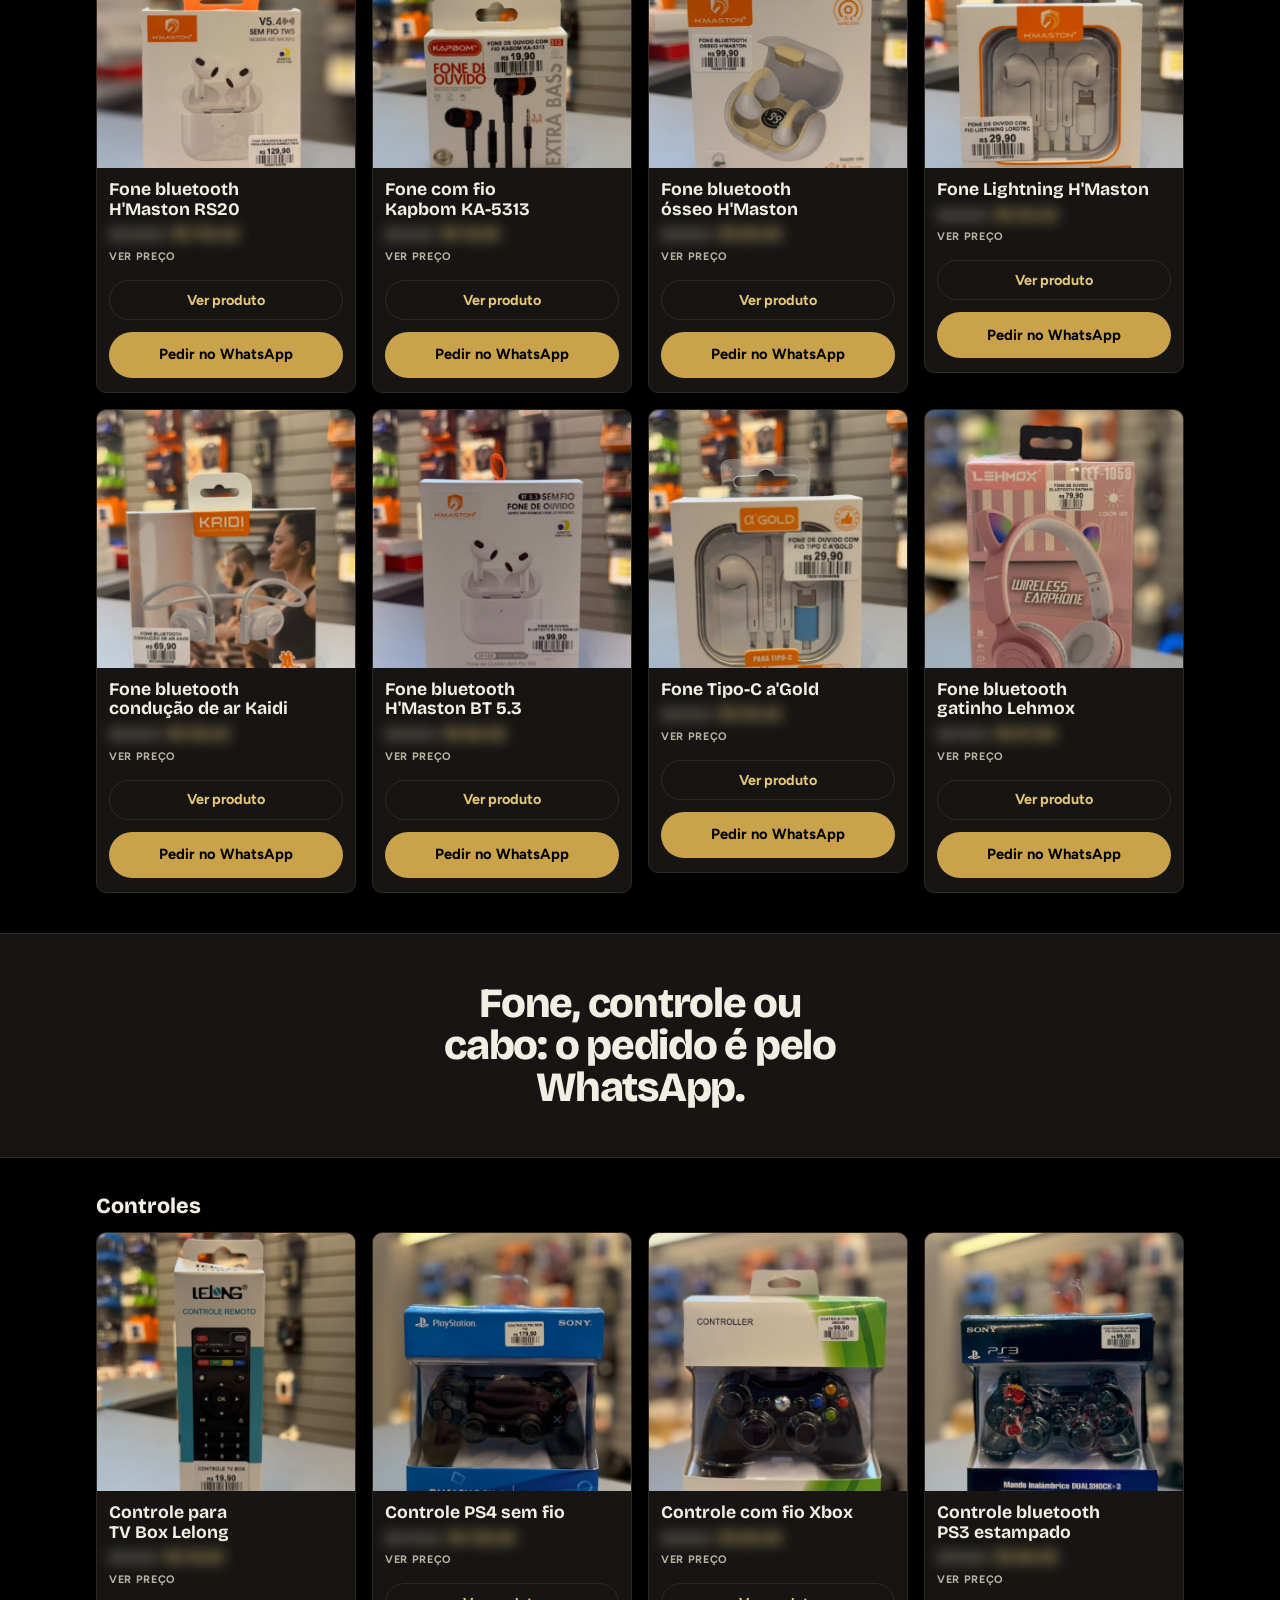
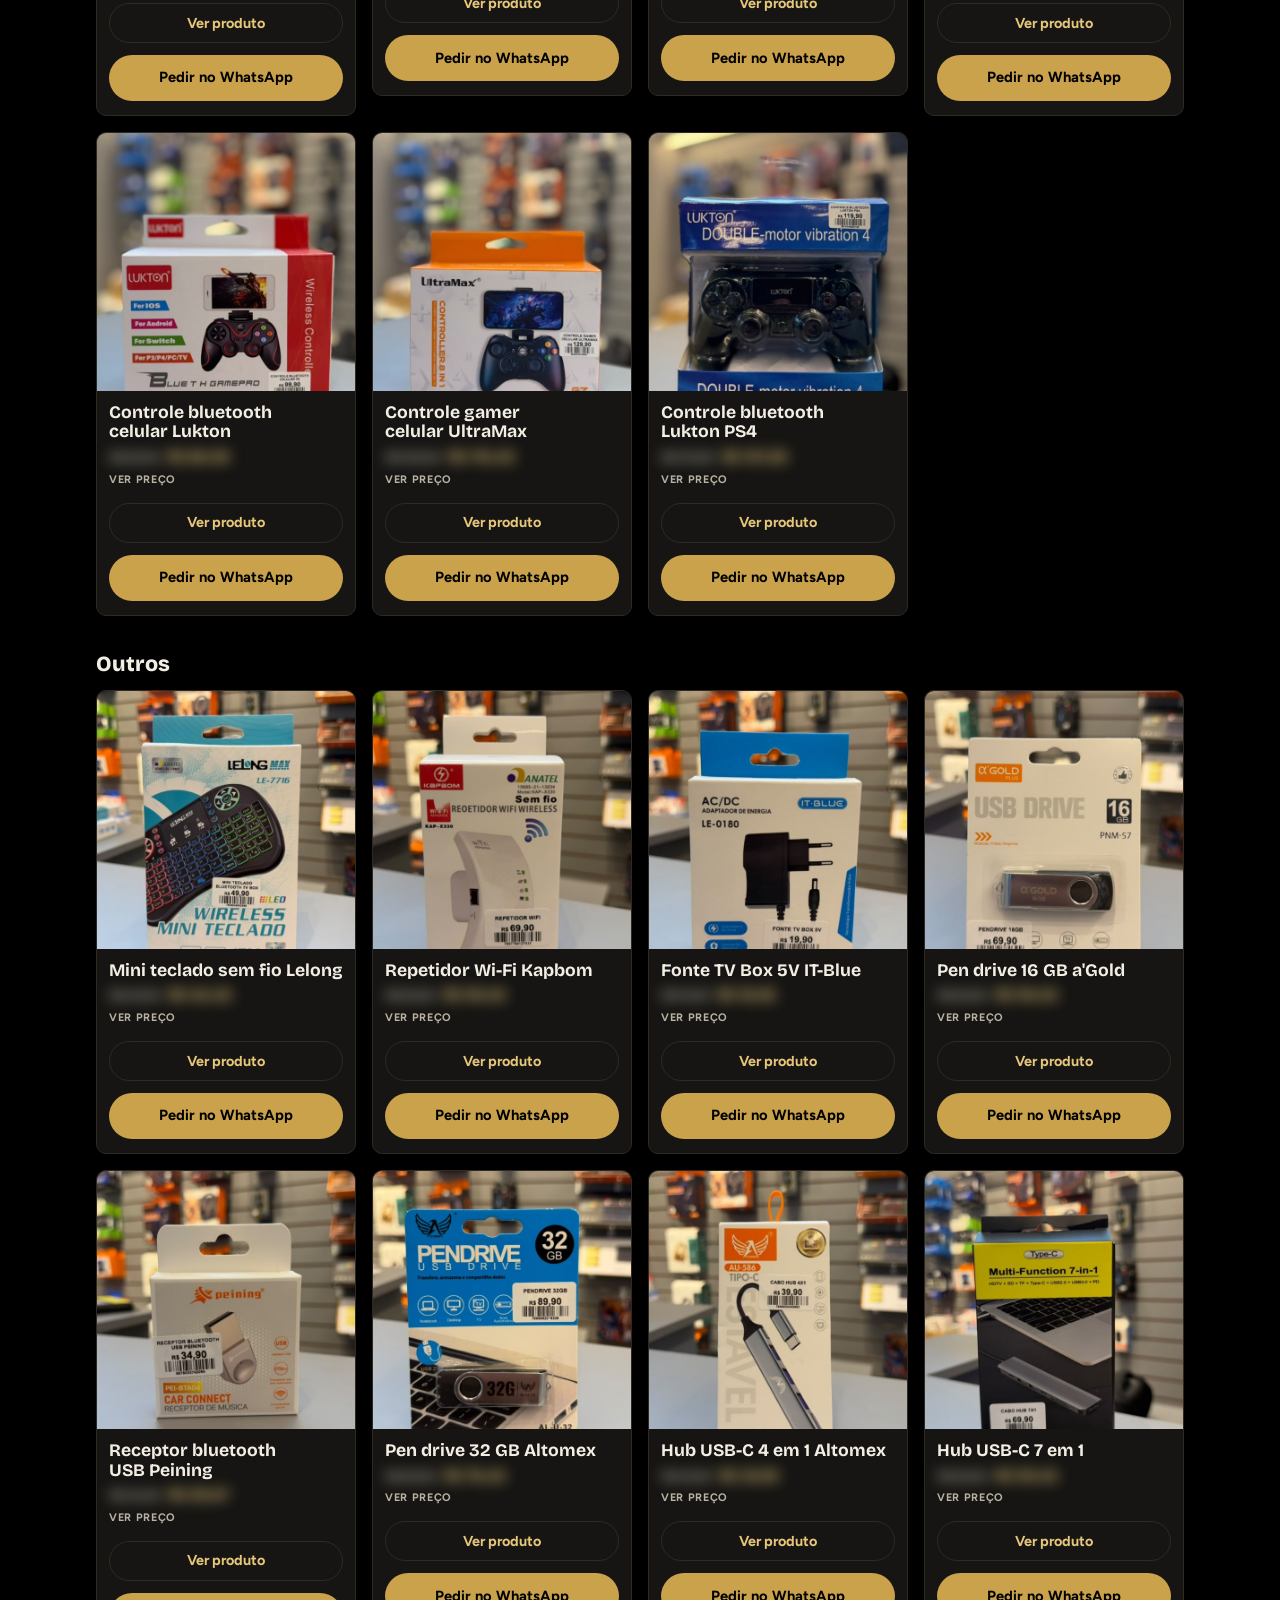
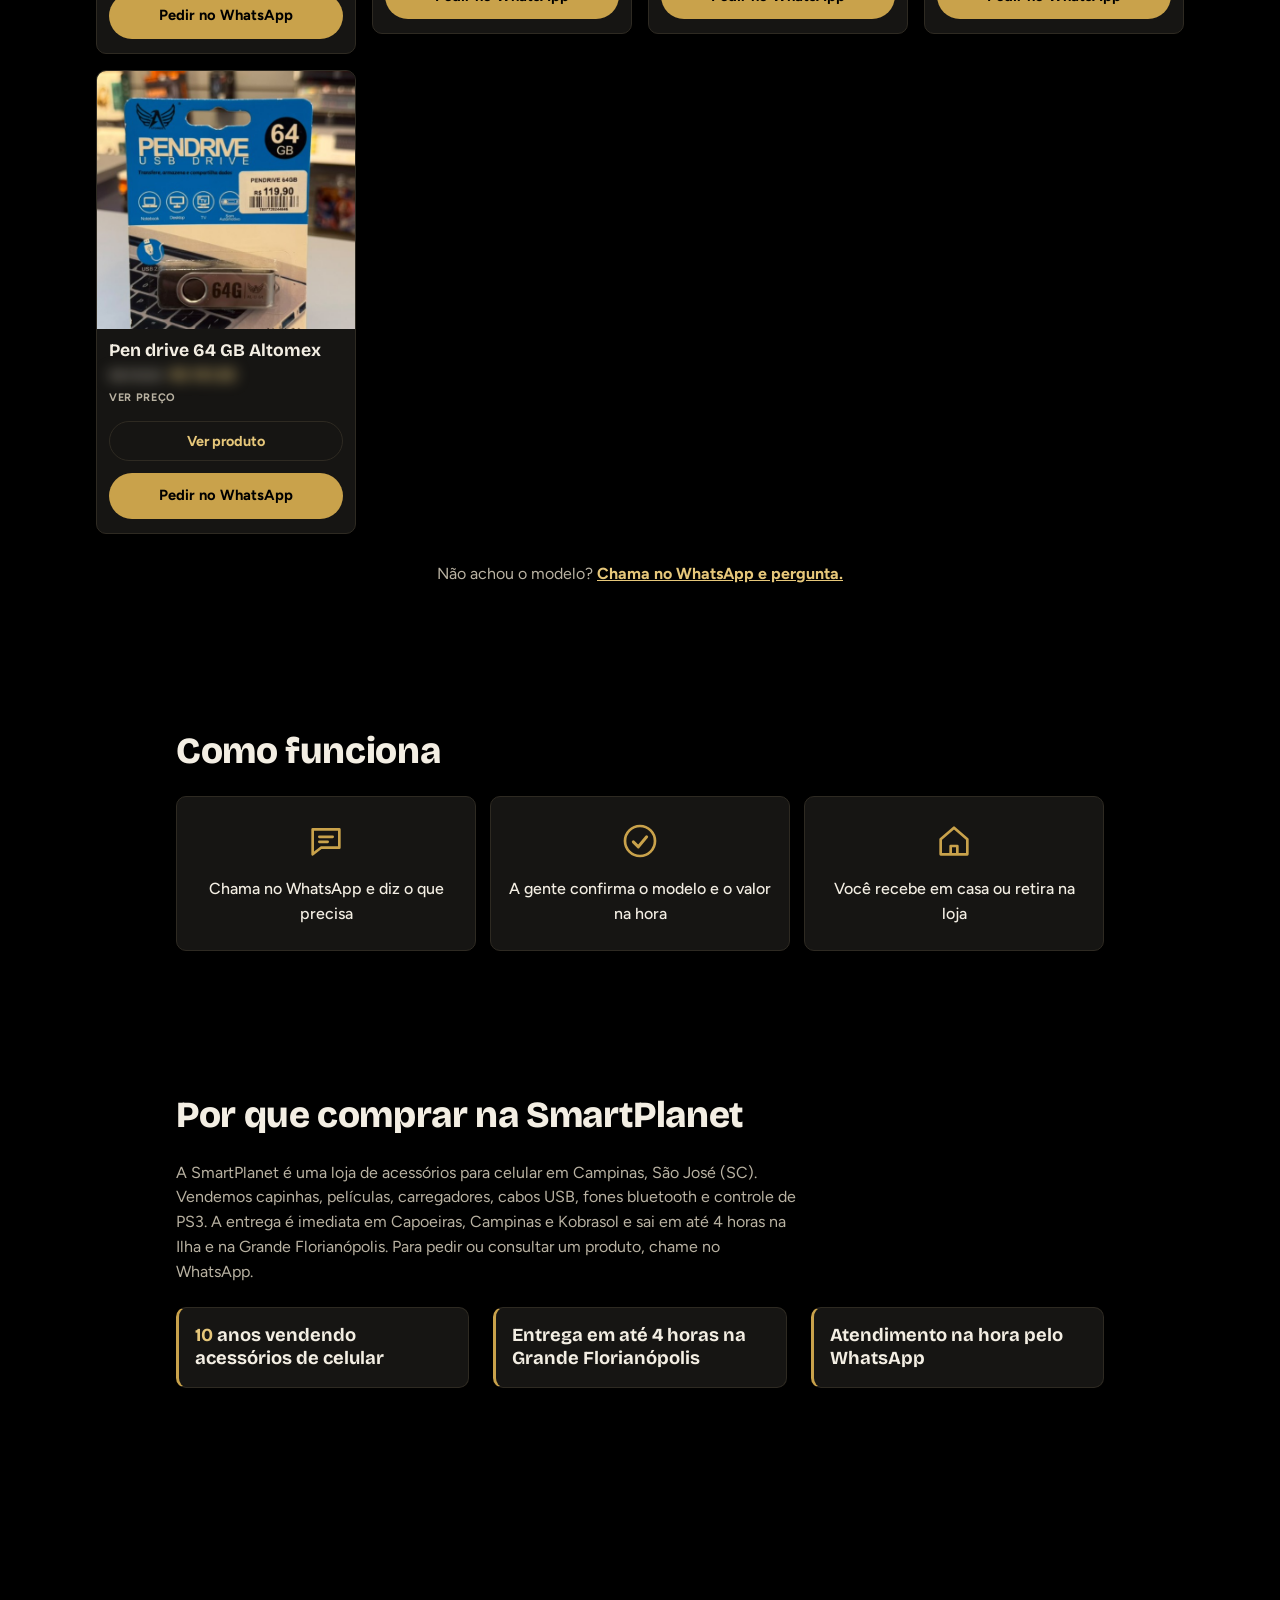
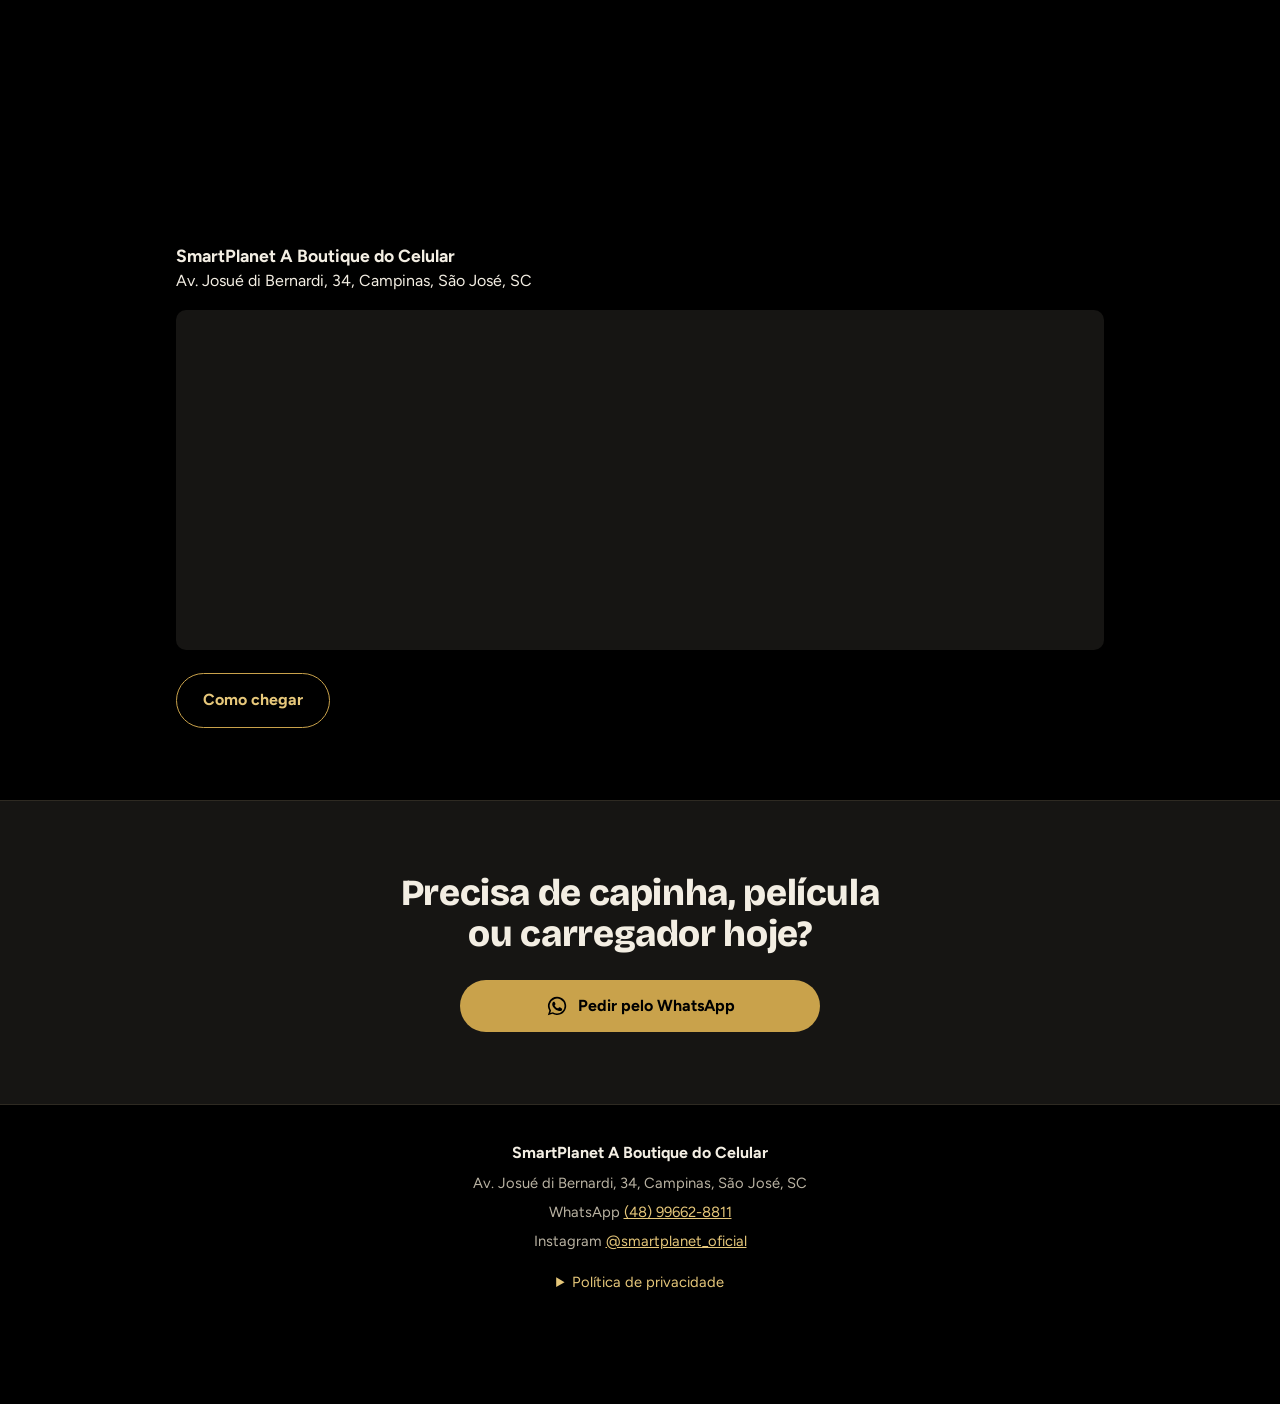
==== commit 3318f0d9: "Tira o mudo forcado do video e toca o audio do arquivo." ====
--- a/vitrine.html
+++ b/vitrine.html
@@ -88,7 +88,7 @@
   <p class="sub">Capinhas, películas, carregadores e fones. Peça pelo WhatsApp e receba em até 4 horas.</p>
   <a class="btn" data-msg="Olá! Vi o site da SmartPlanet e quero fazer um pedido." href="https://wa.me/5548996628811?text=Ol%C3%A1%21%20Vi%20o%20site%20da%20SmartPlanet%20e%20quero%20fazer%20um%20pedido."><svg aria-hidden="true"><use href="#i-wa"/></svg>Pedir pelo WhatsApp</a>
   <video class="topo-video" id="topo-video" autoplay playsinline preload="auto" disablepictureinpicture disableremoteplayback controlslist="nodownload nofullscreen noremoteplayback noplaybackrate" aria-hidden="true" tabindex="-1">
-    <source src="video/loja.mp4?v=5" type="video/mp4">
+    <source src="video/loja.mp4?v=6" type="video/mp4">
   </video>
   <script>
     (function () {
@@ -103,18 +103,7 @@
       video.autoplay = true;
       video.loop = true;
       var promessa = video.play();
-      if (promessa && promessa.catch) {
-        promessa.catch(function () {
-          video.muted = true;
-          var segunda = video.play();
-          if (segunda && segunda.then) {
-            segunda.then(function () {
-              video.muted = false;
-              video.volume = 1;
-            }).catch(function () {});
-          }
-        });
-      }
+      if (promessa && promessa.catch) promessa.catch(function () {});
     })();
   </script>
 </header>
@@ -611,6 +600,6 @@
   </div>
 </dialog>
 
-<script src="js/main.js?v=20"></script>
+<script src="js/main.js?v=21"></script>
 </body>
 </html>
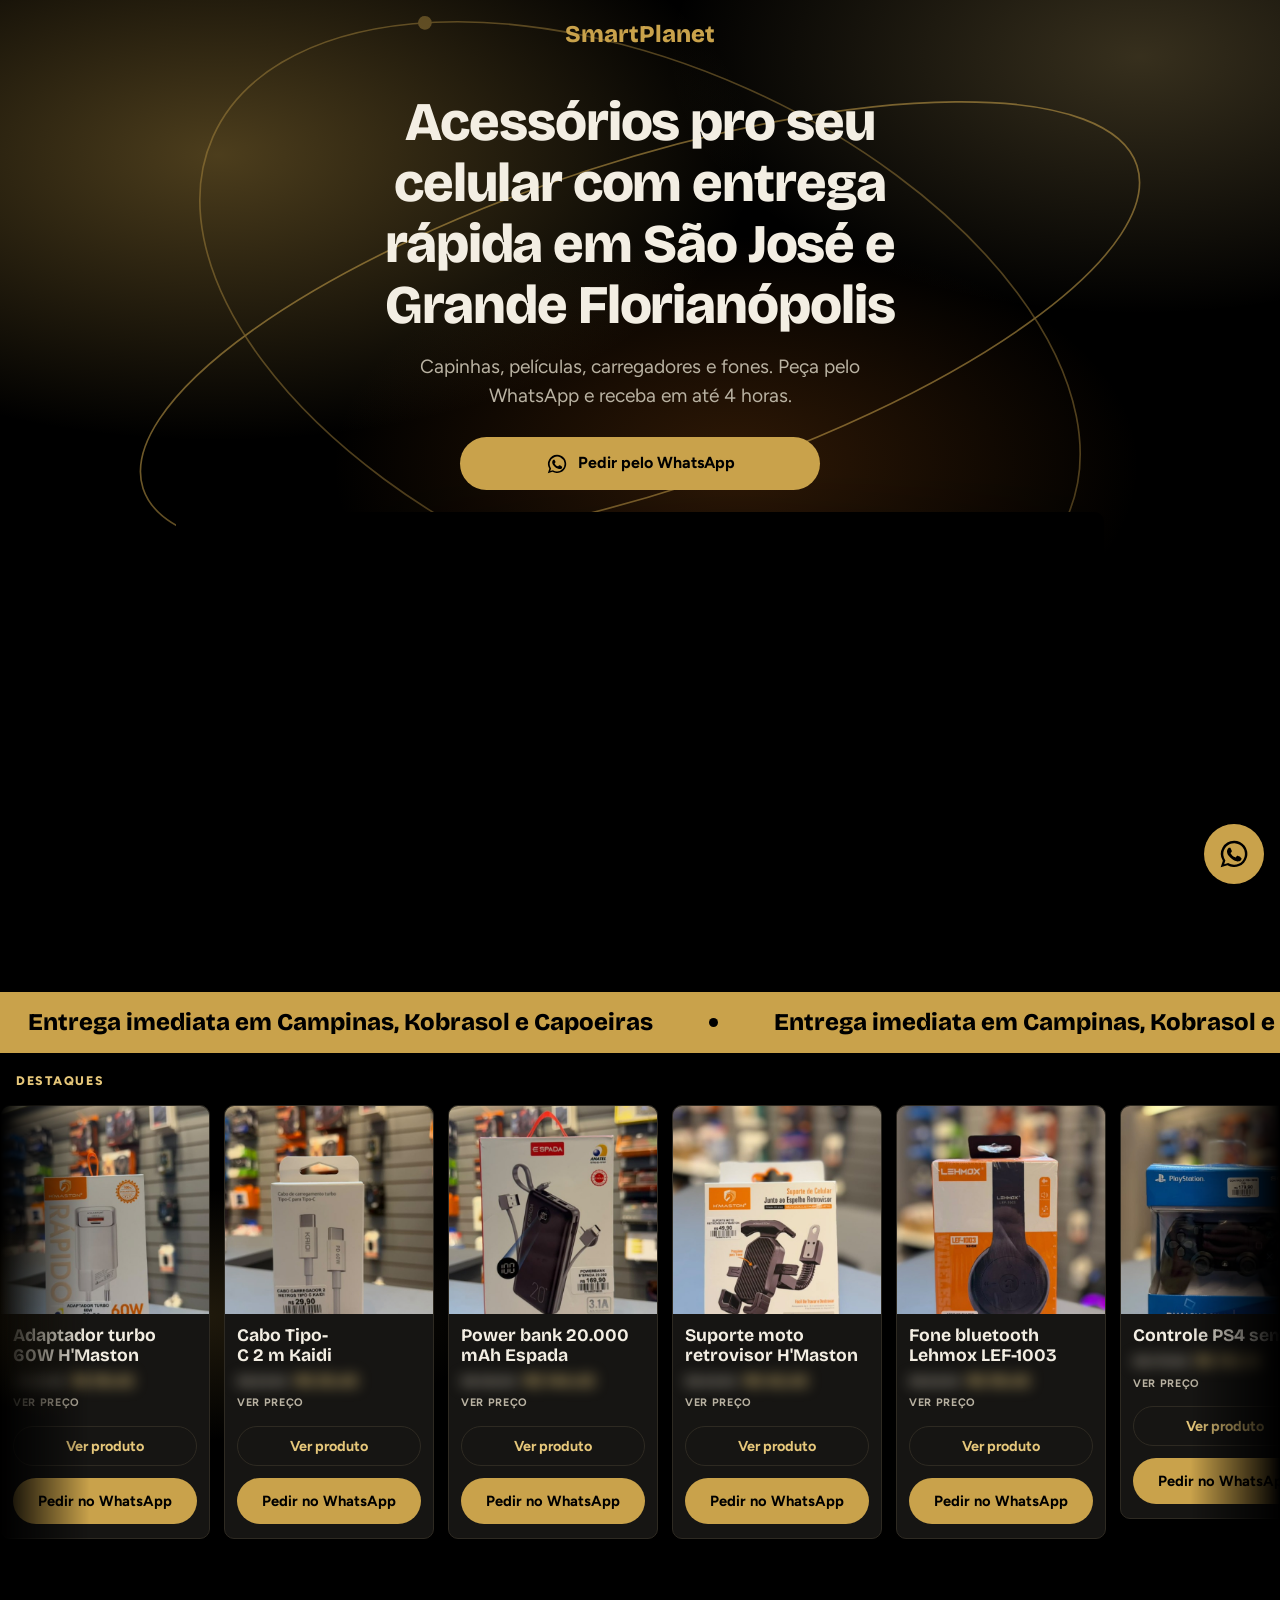
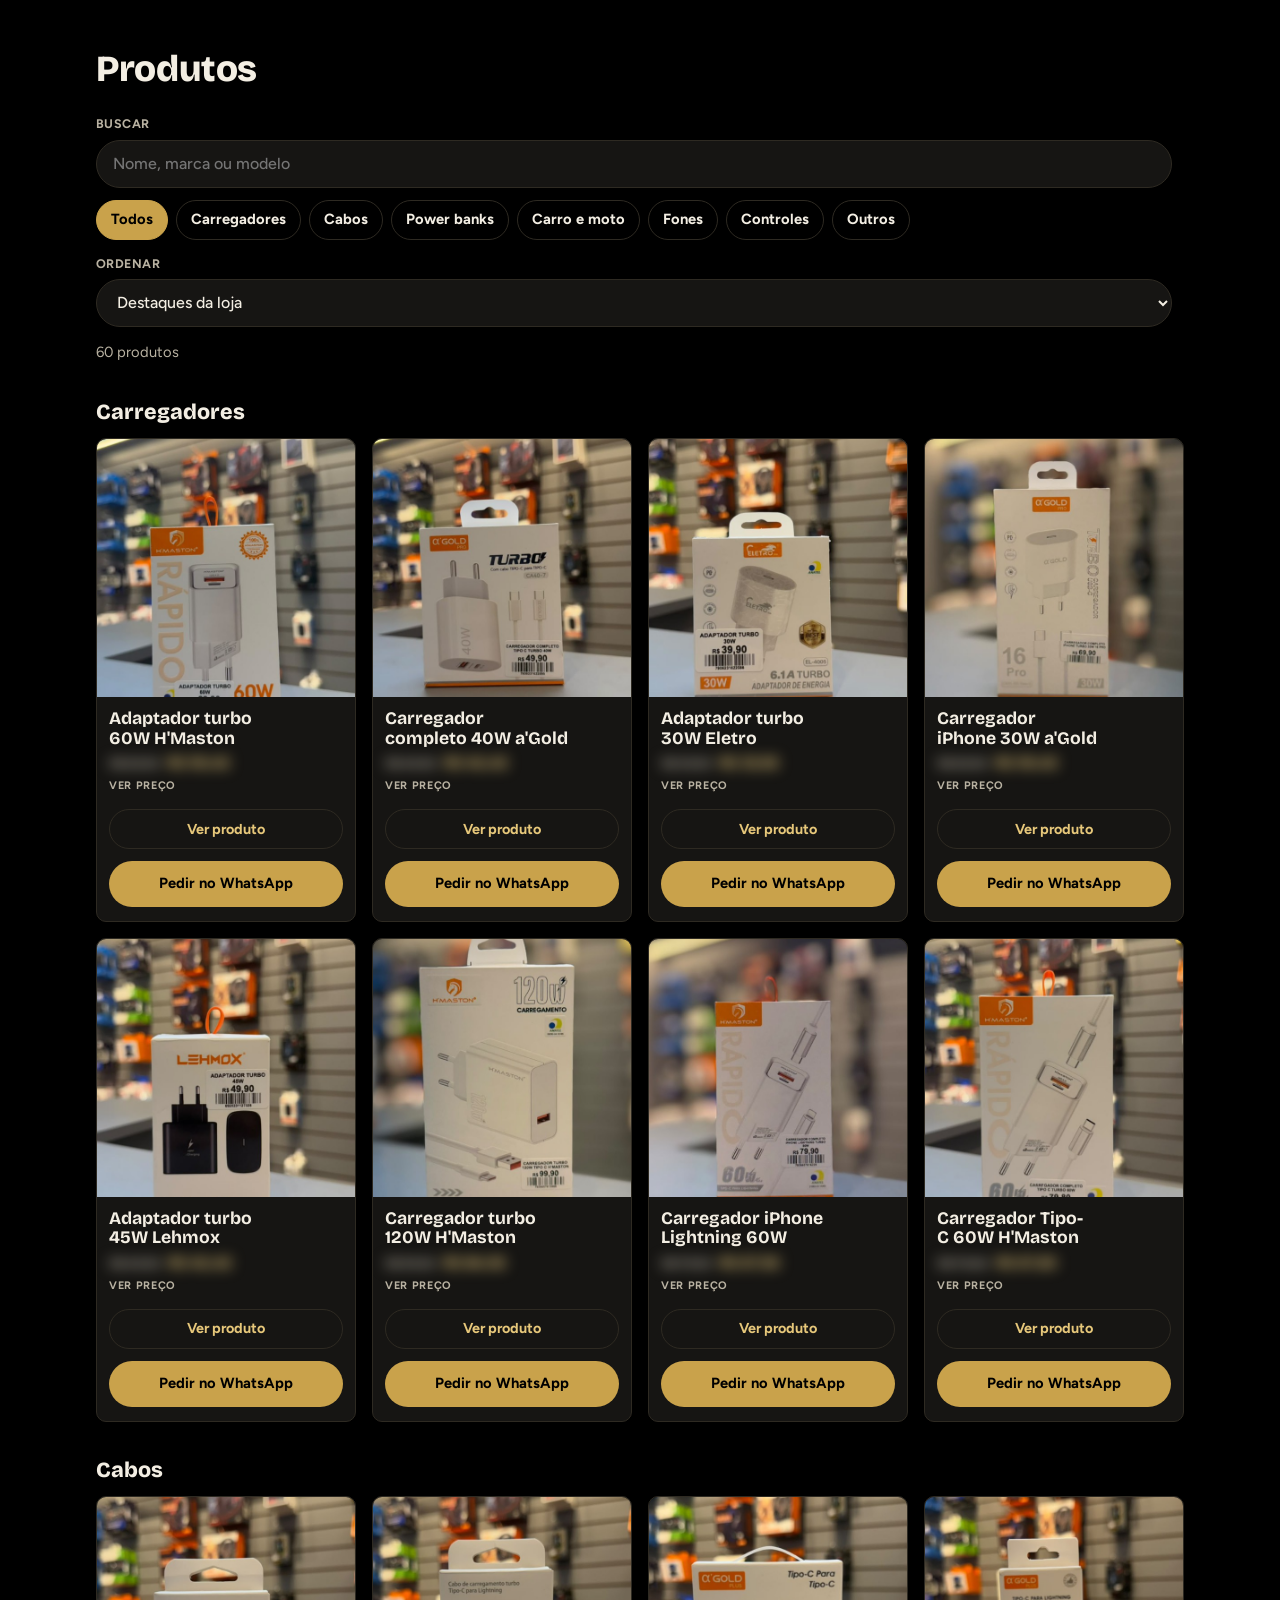
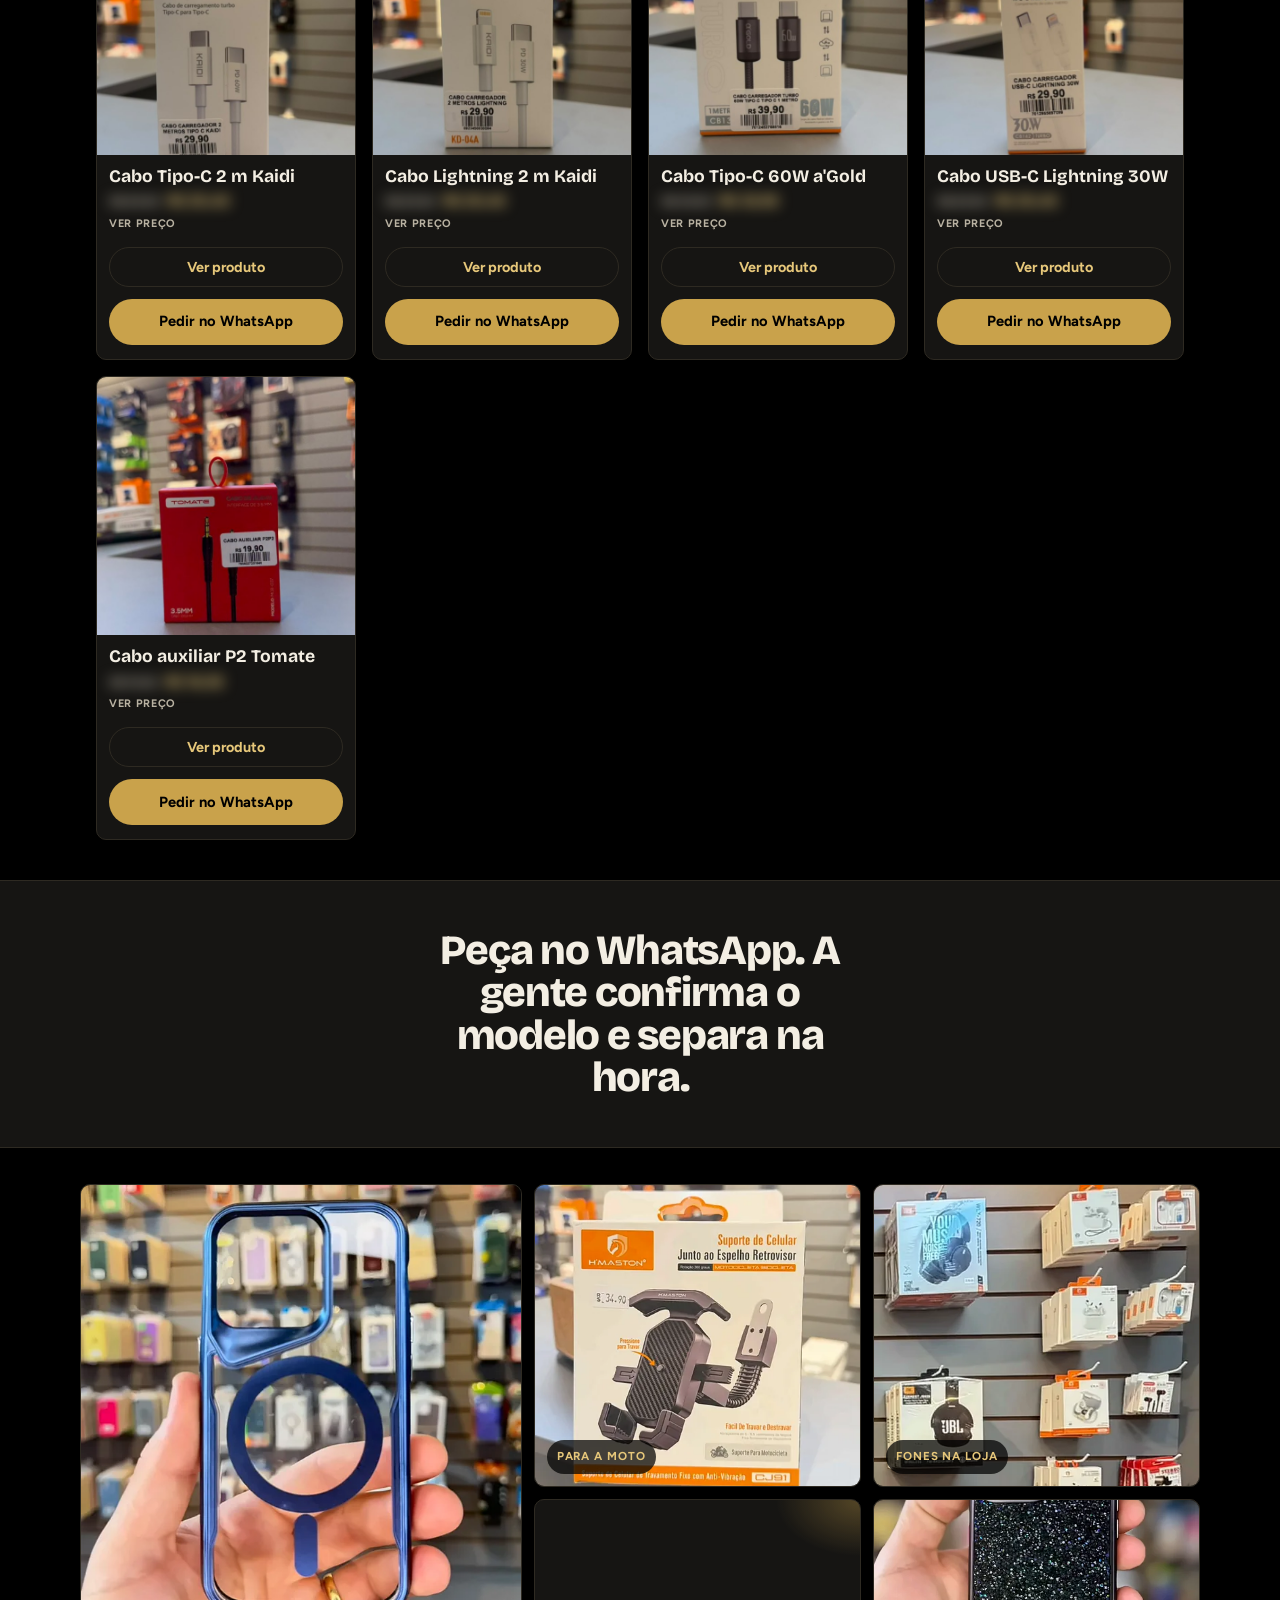
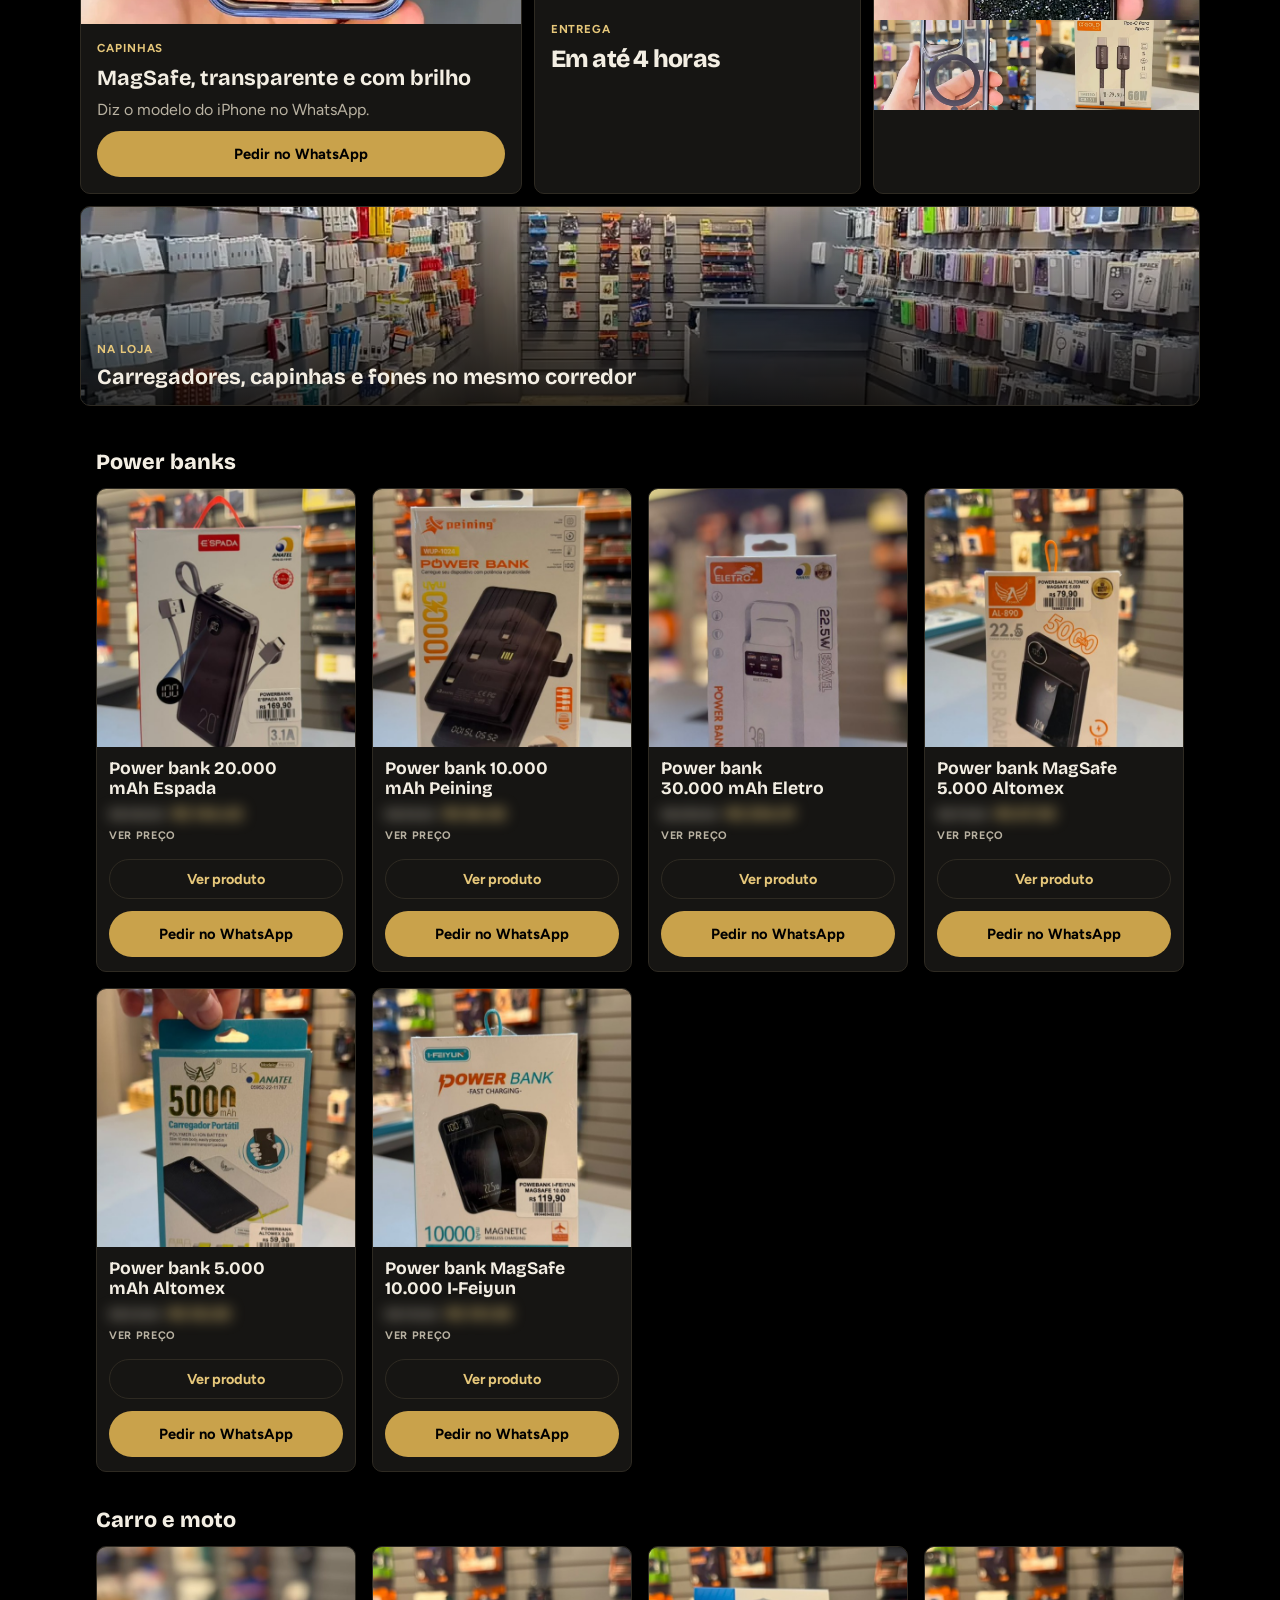
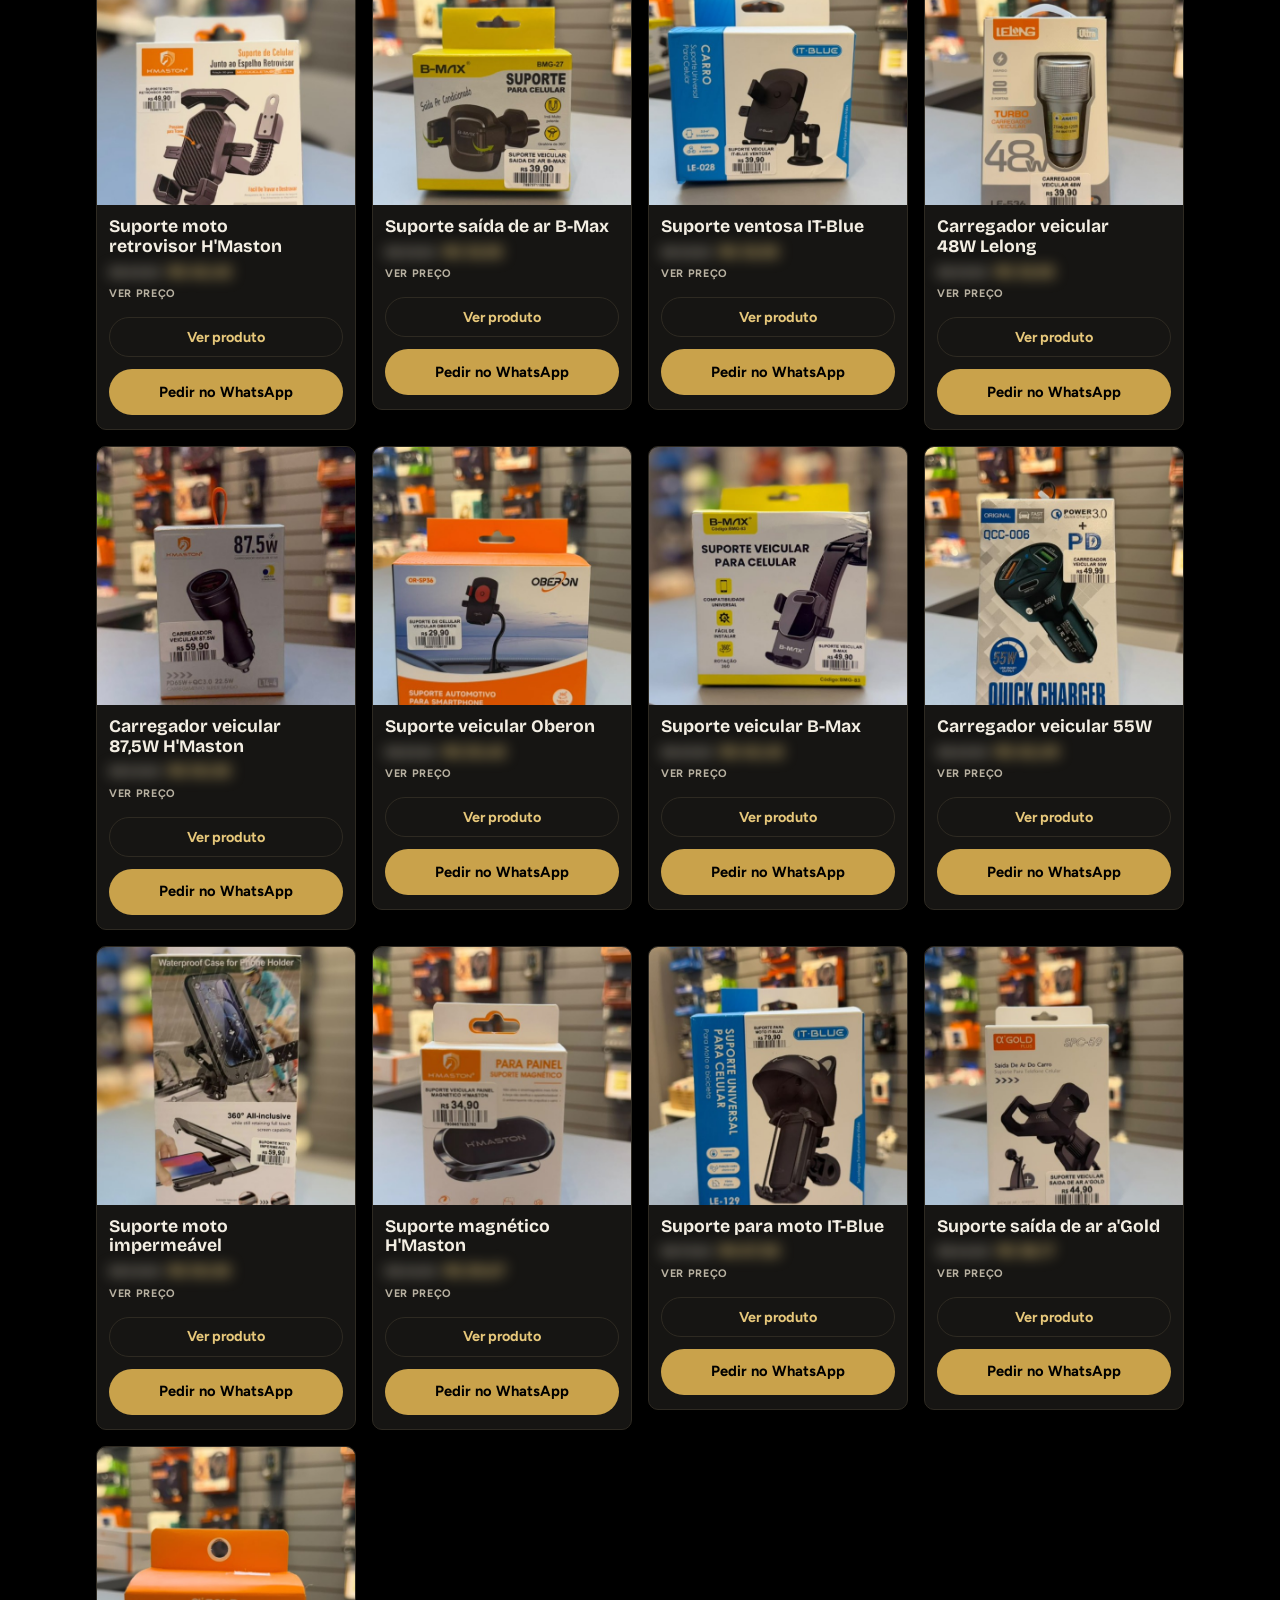
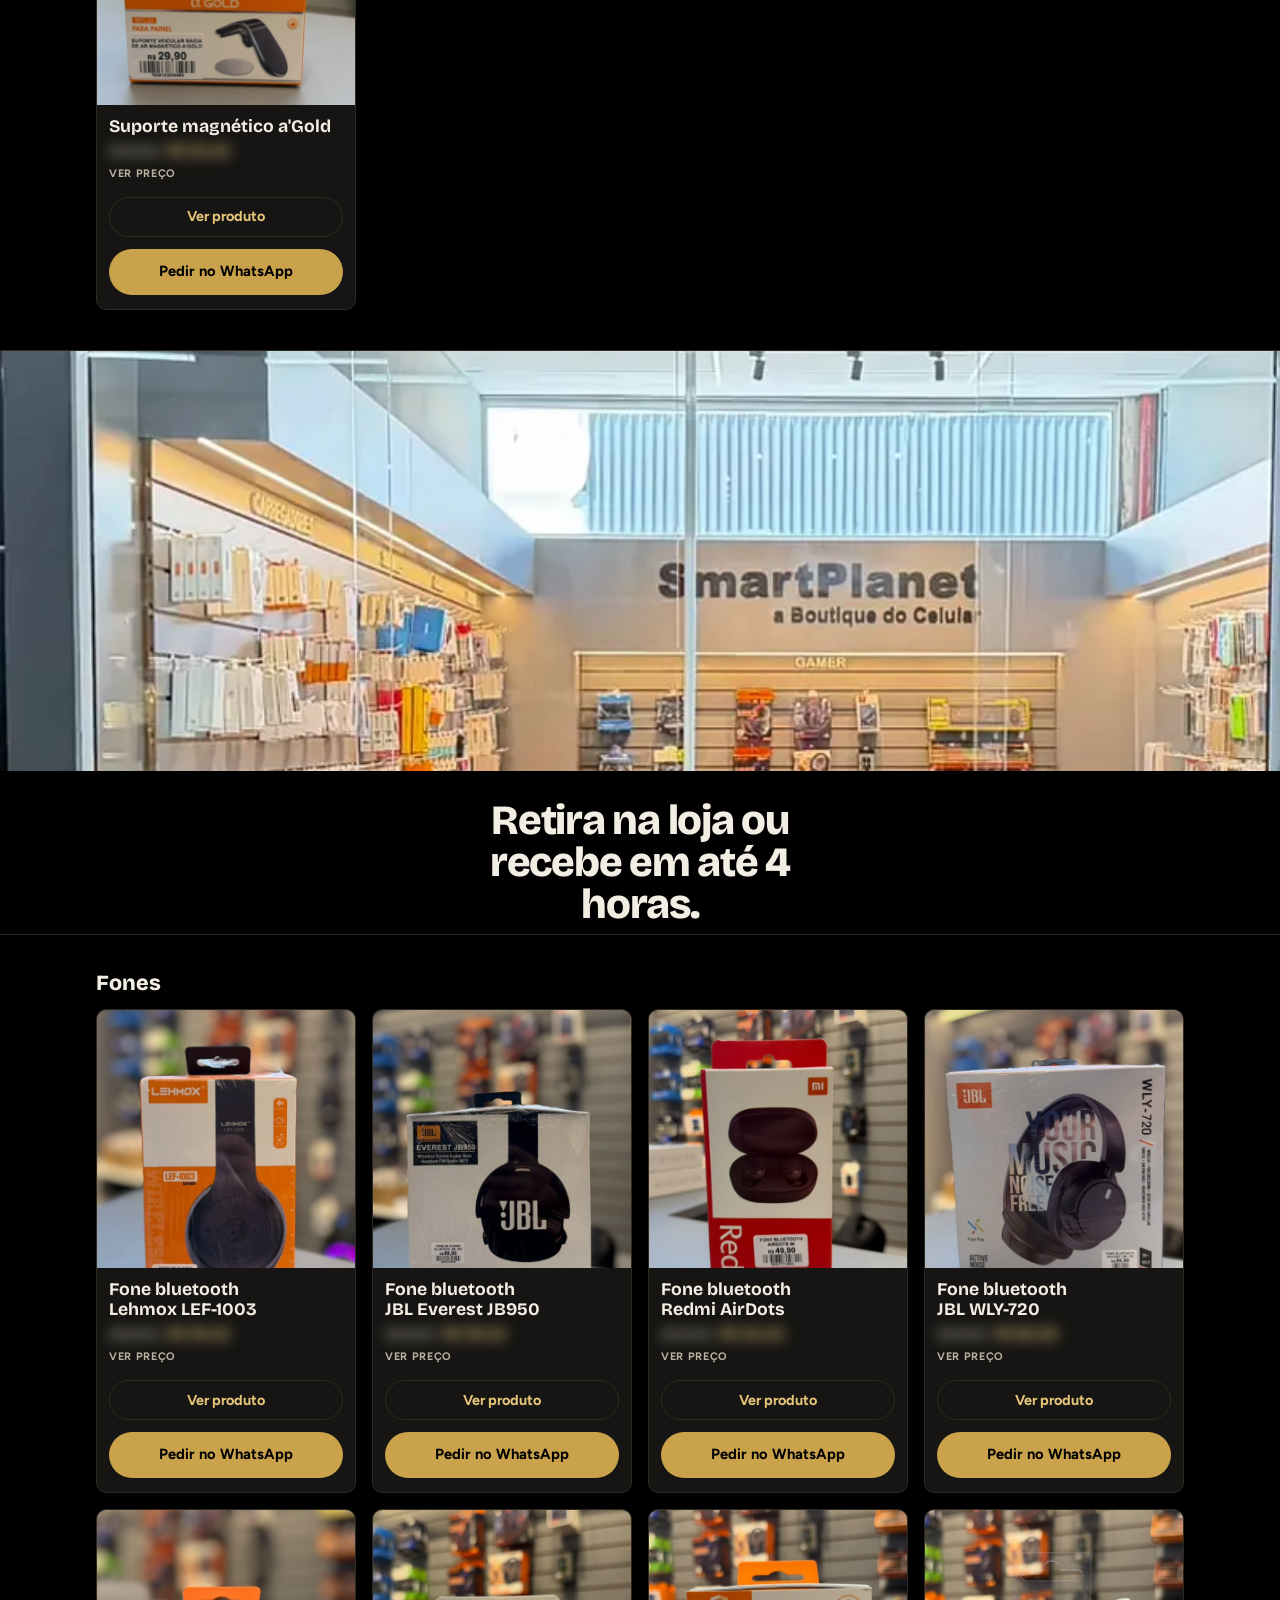
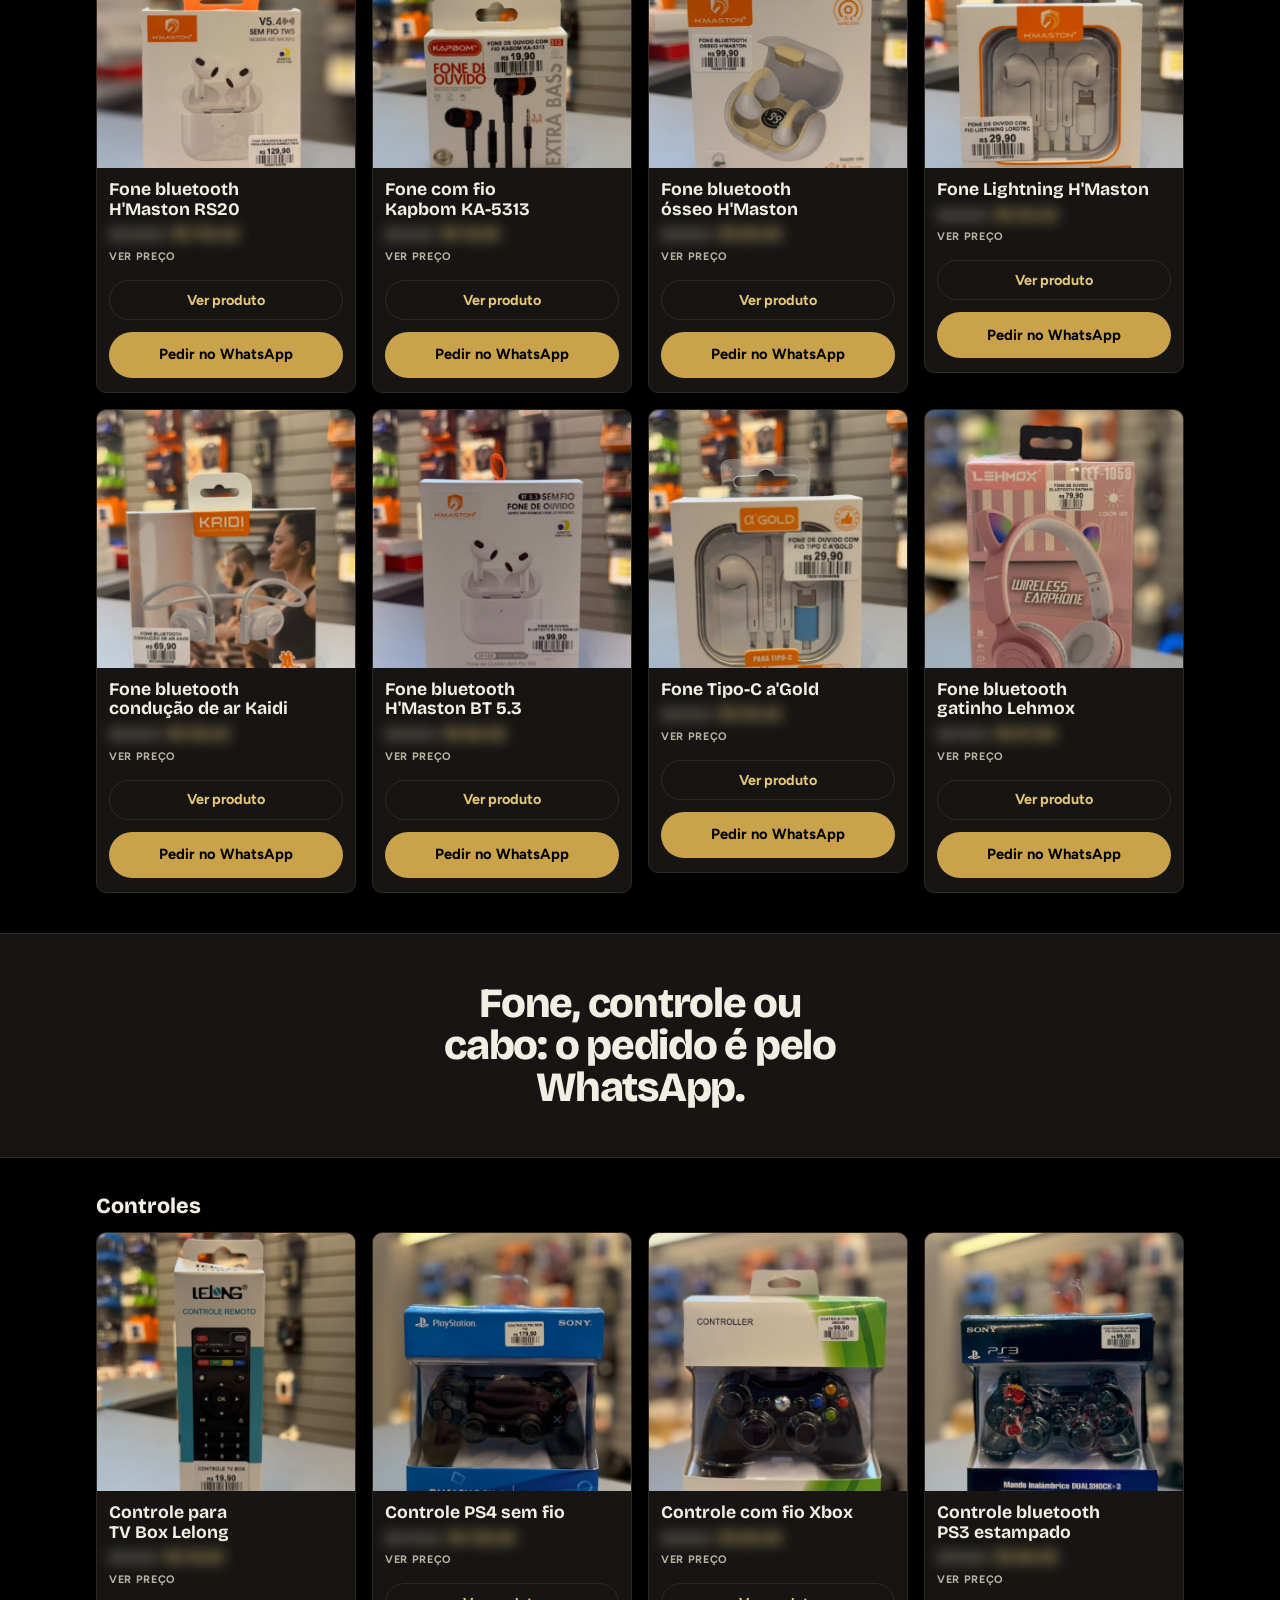
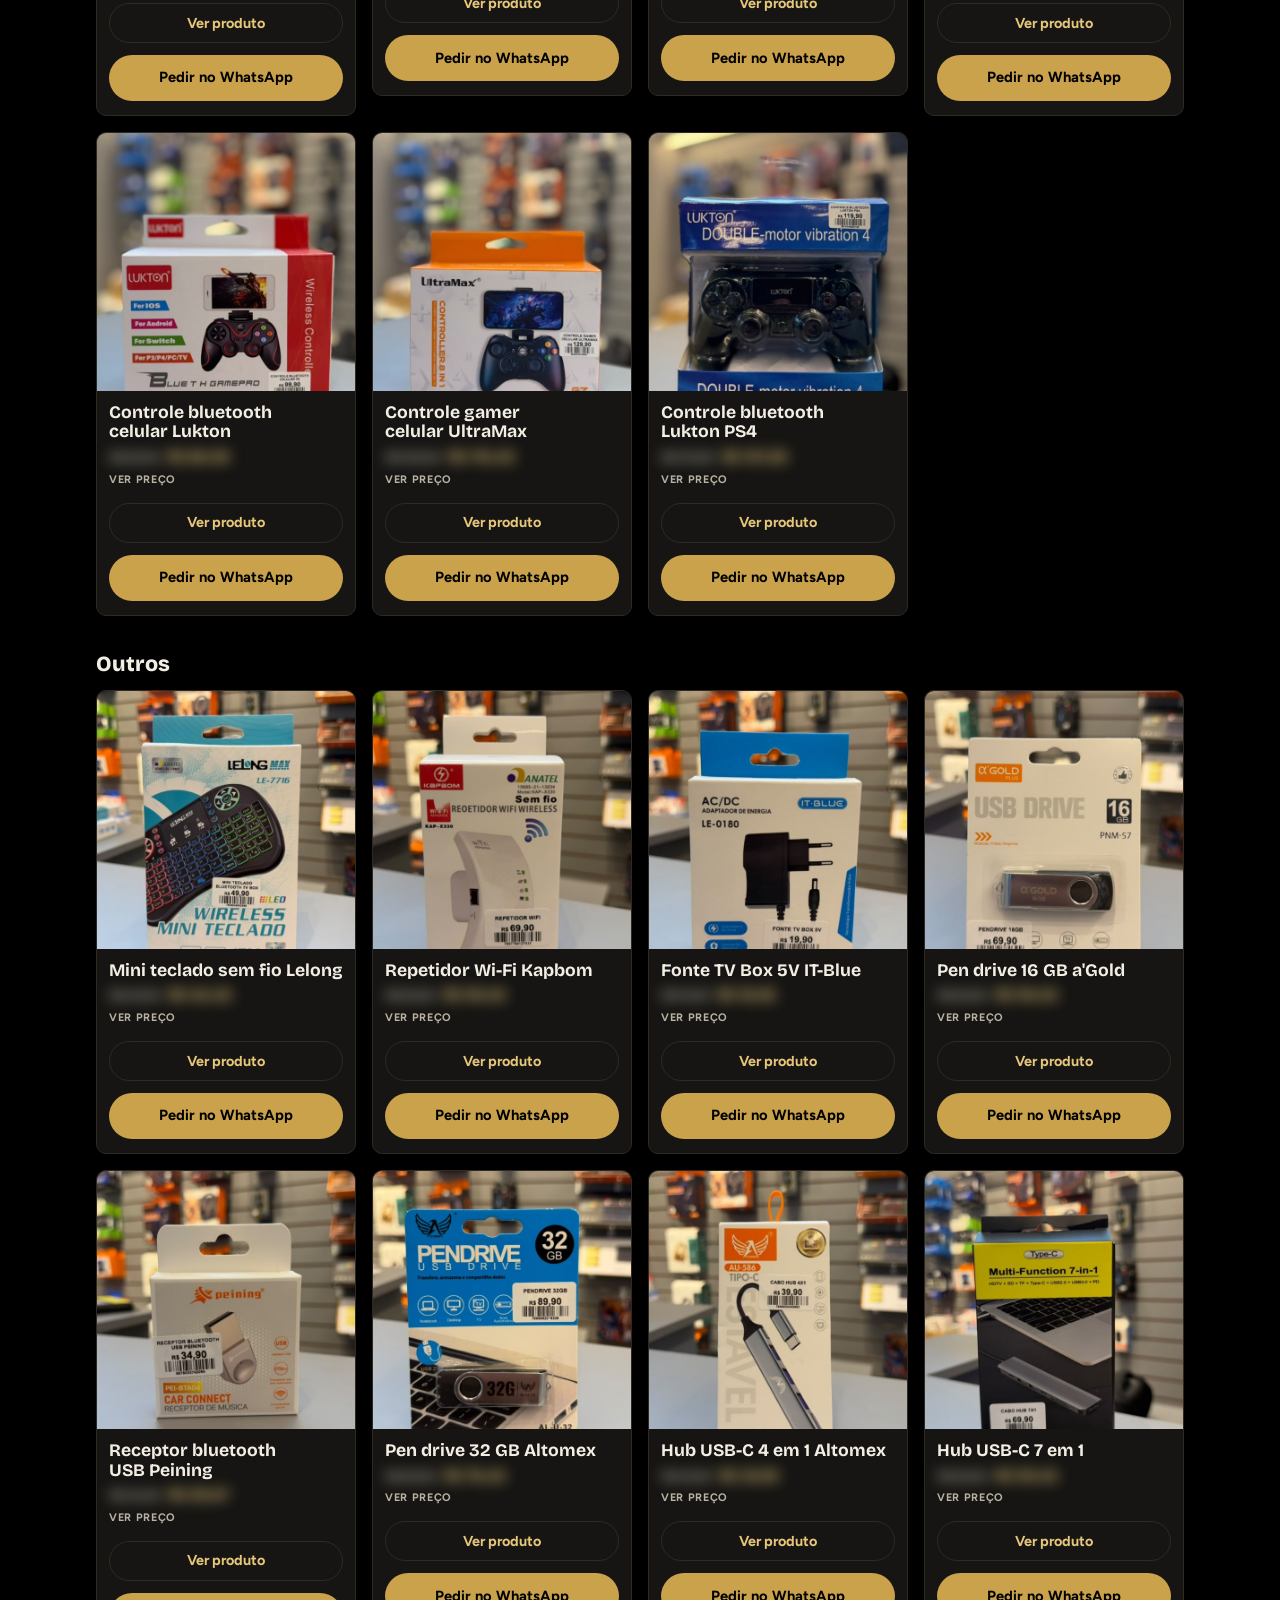
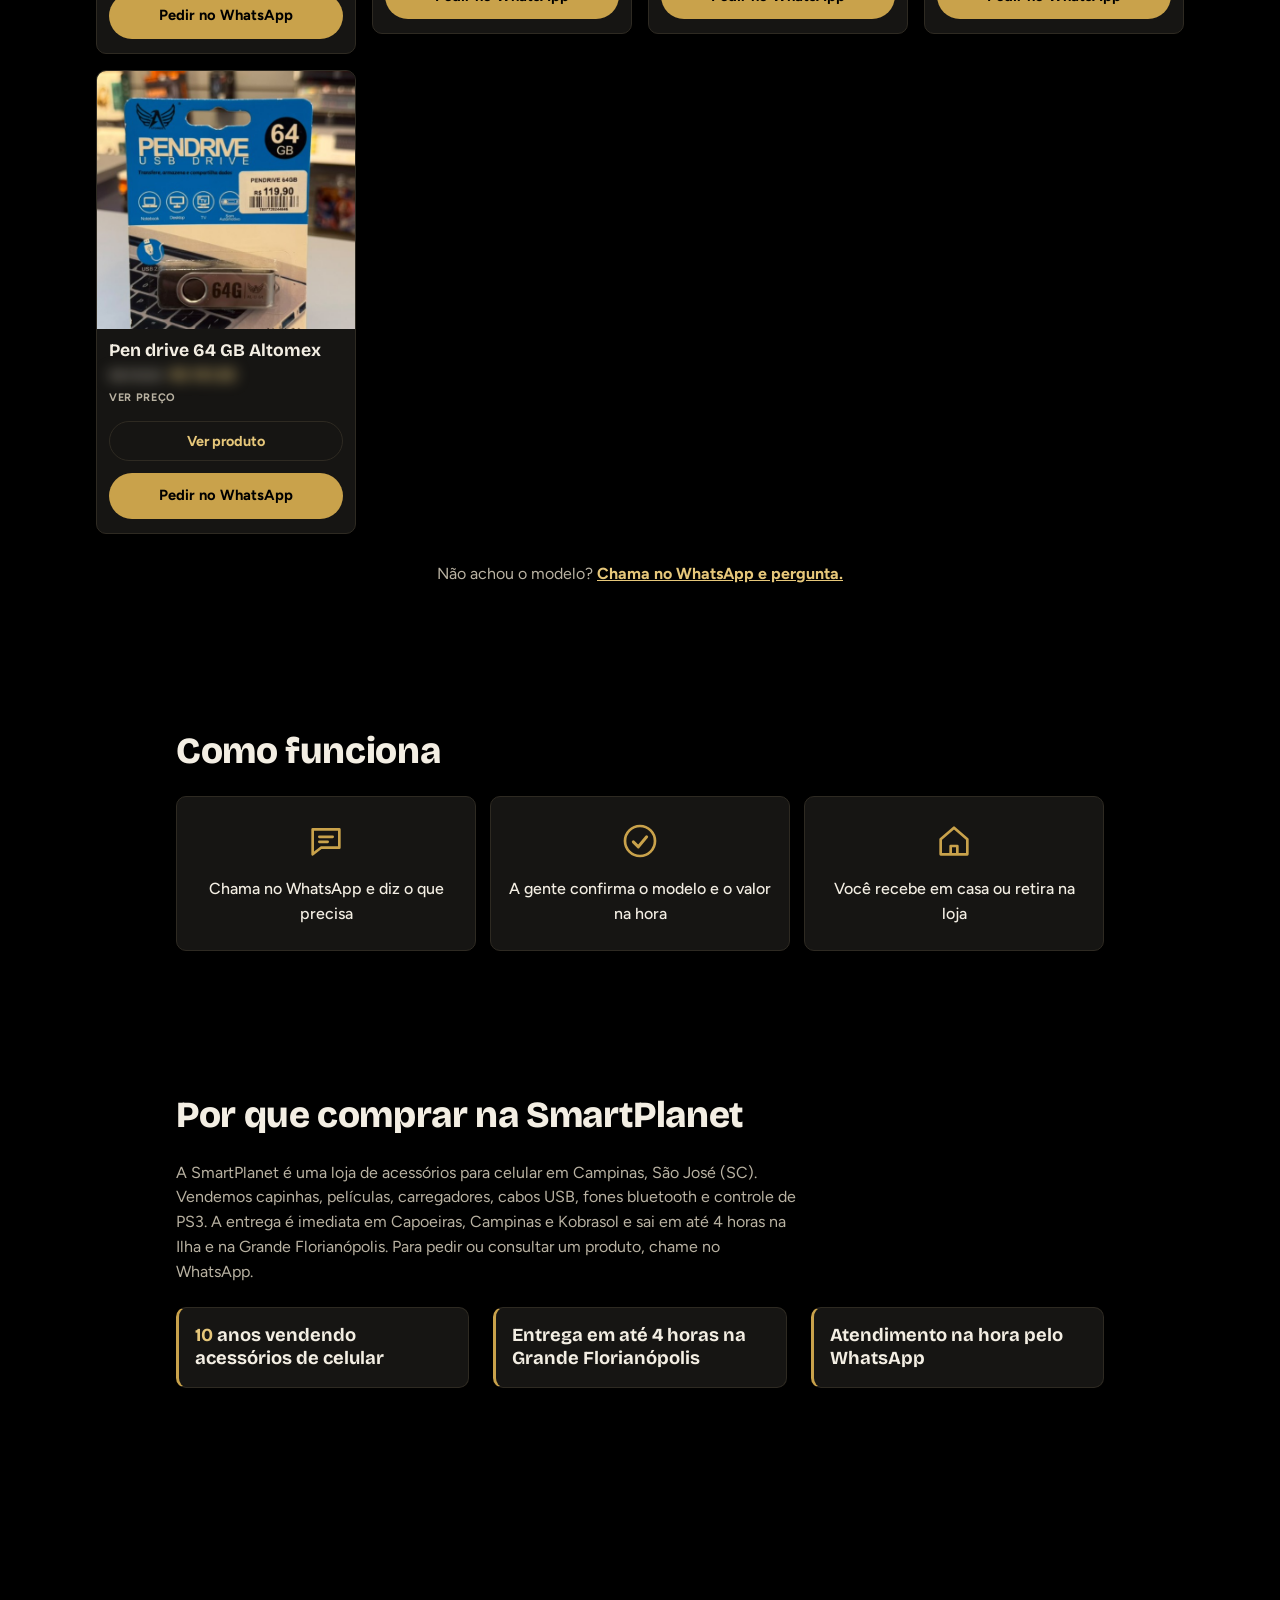
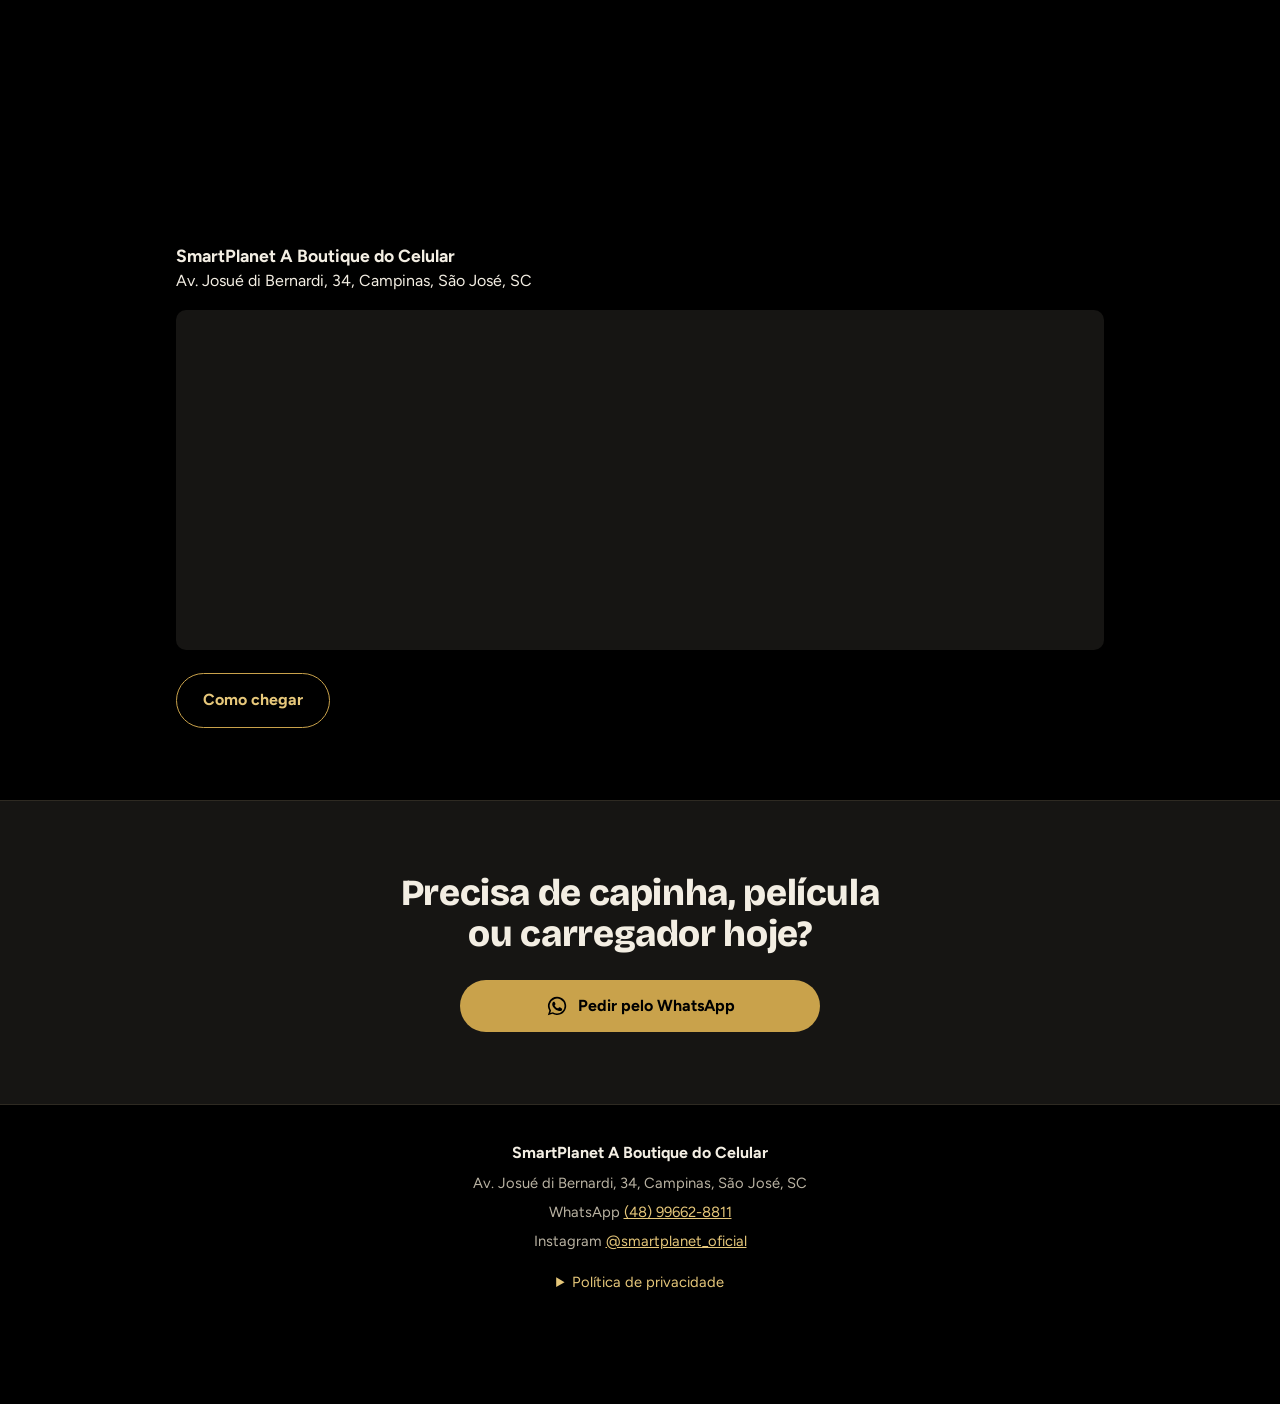
==== commit c7240997: "Add files via upload" ====
--- a/vitrine.html
+++ b/vitrine.html
@@ -600,6 +600,6 @@
   </div>
 </dialog>
 
-<script src="js/main.js?v=21"></script>
+<script src="js/main.js?v=22"></script>
 </body>
 </html>
